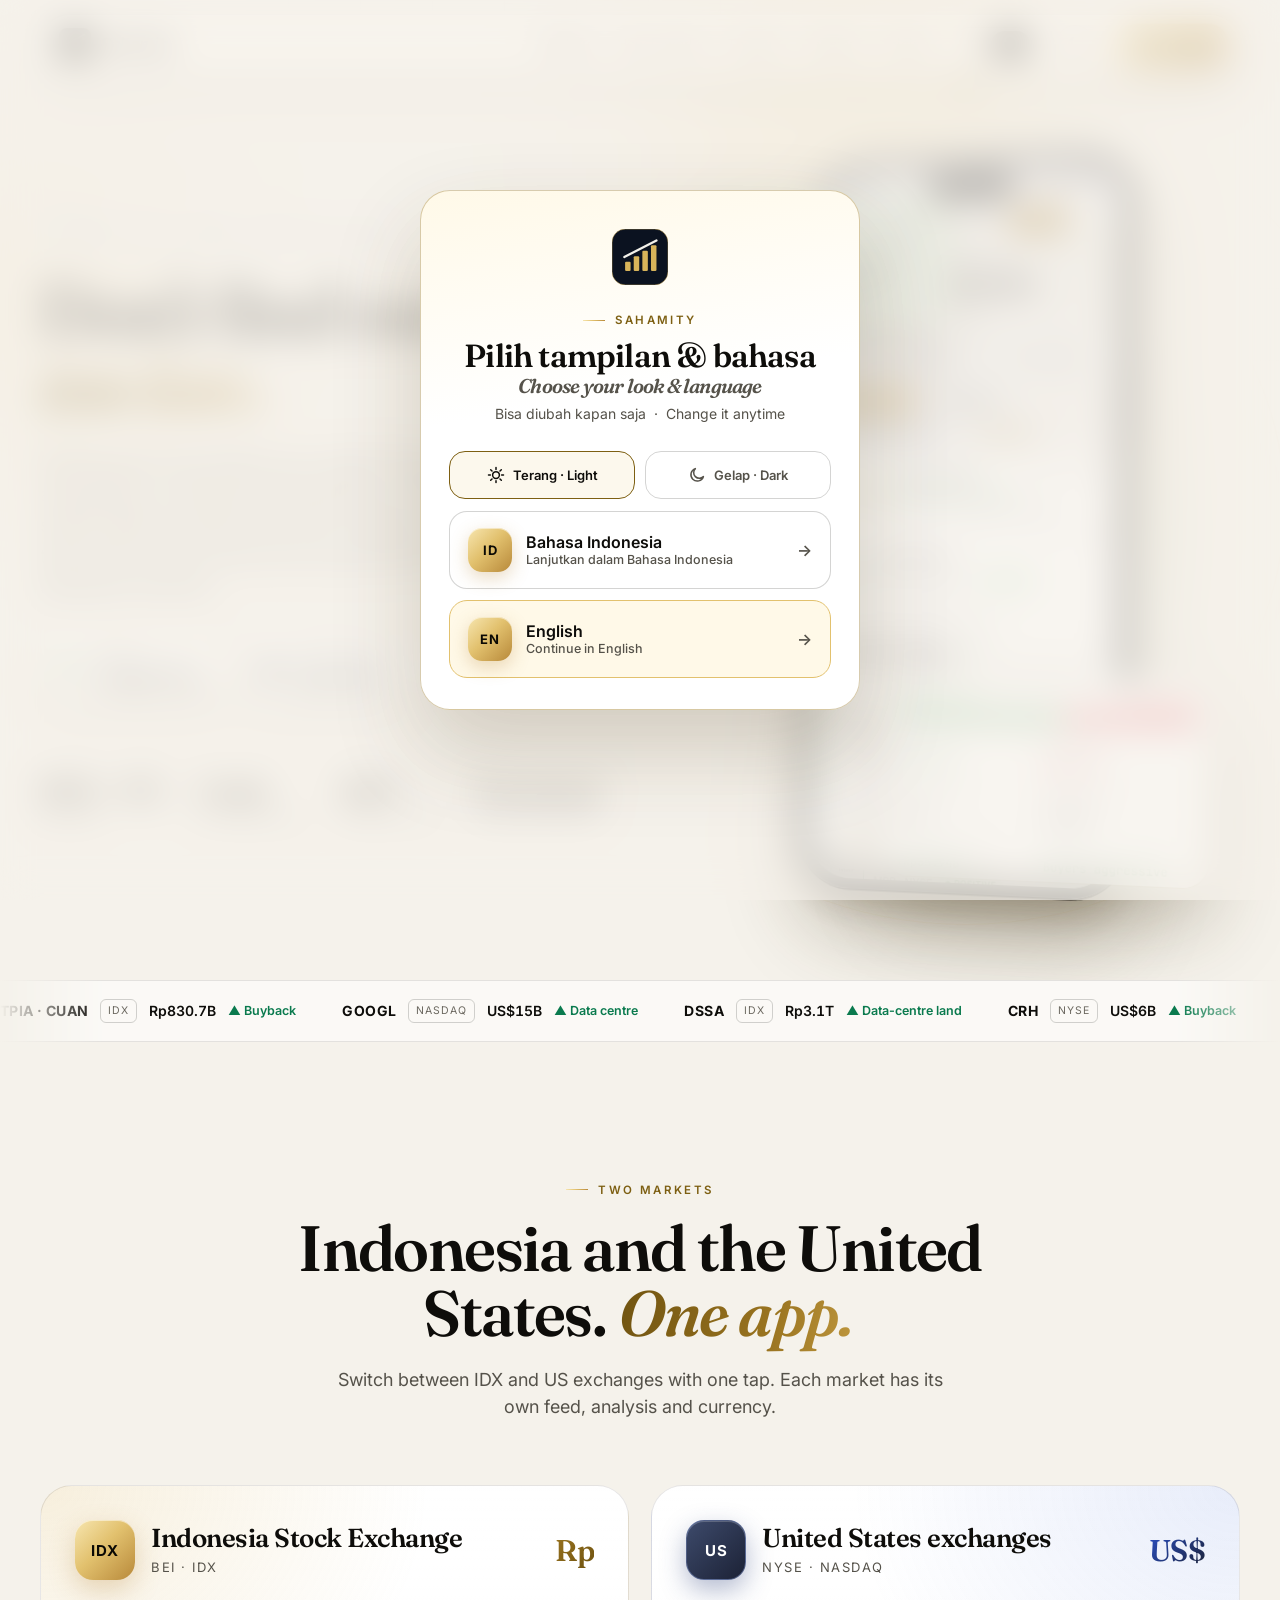
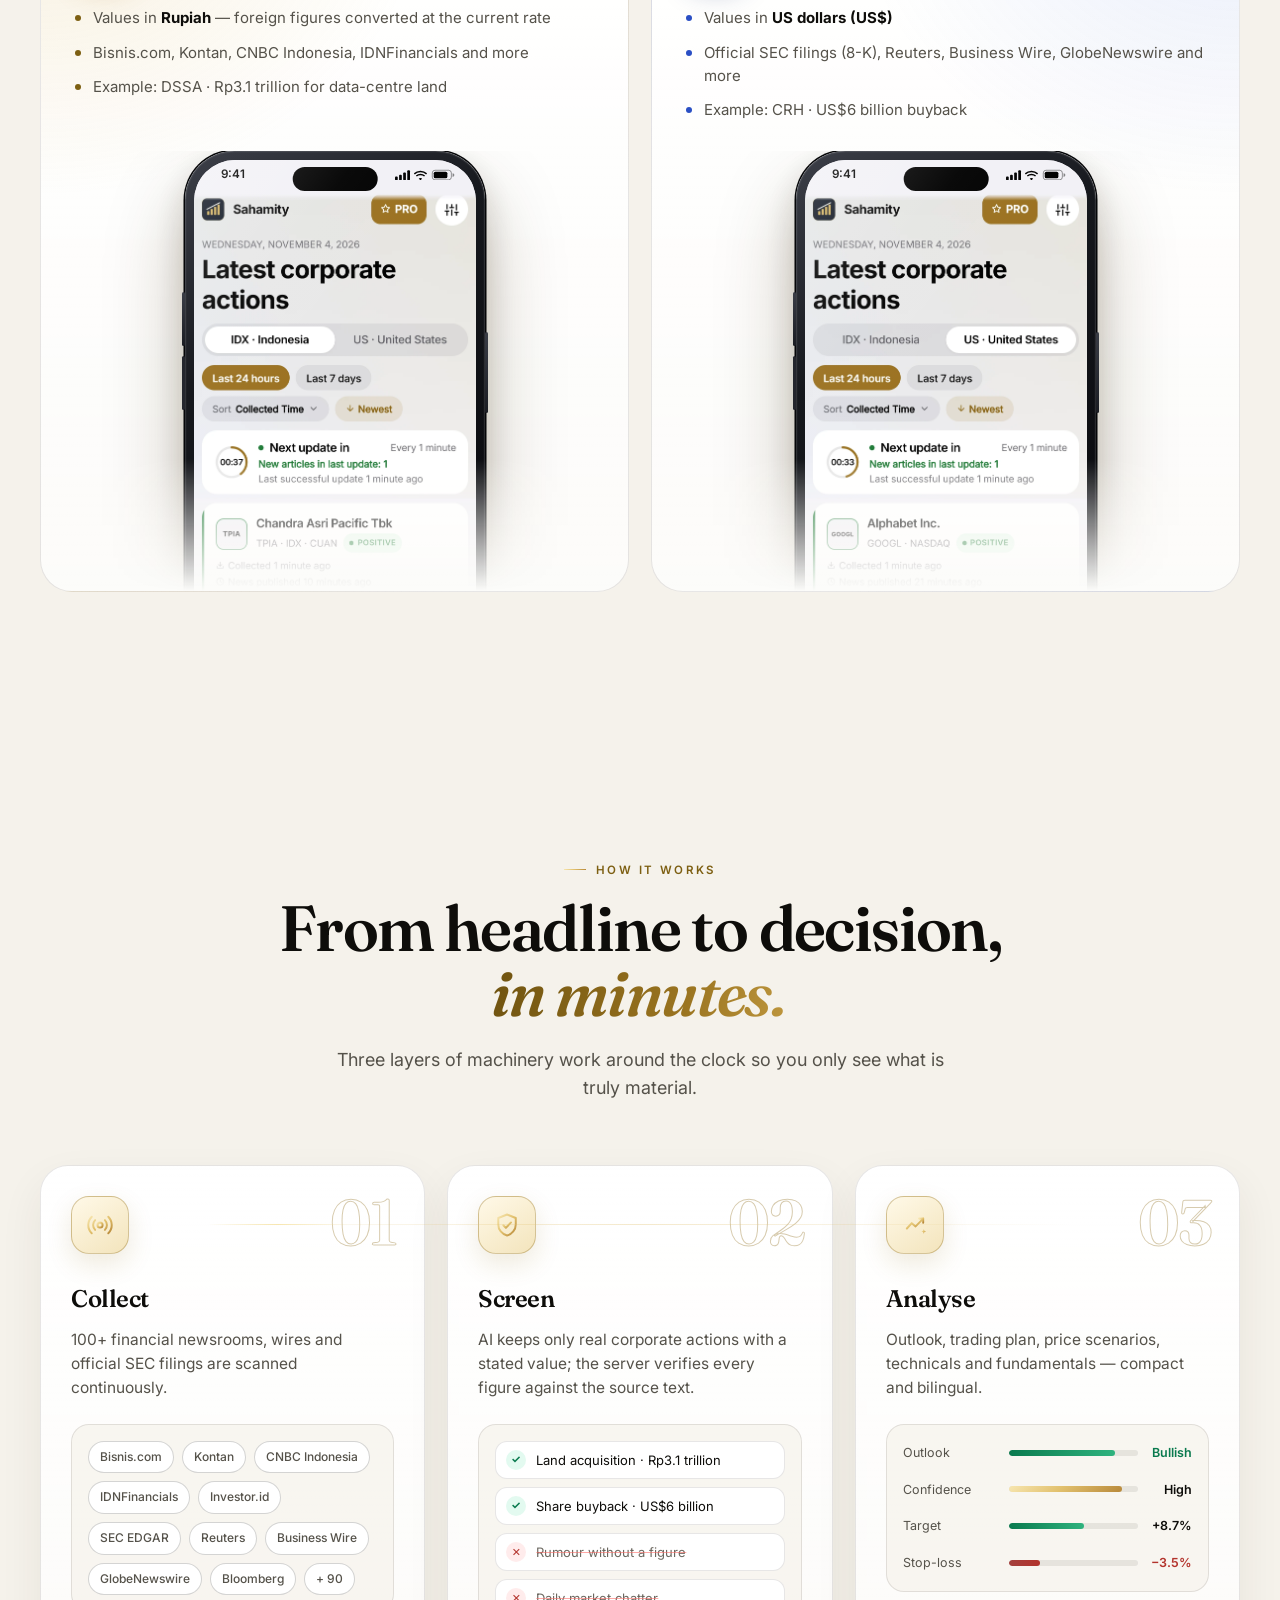
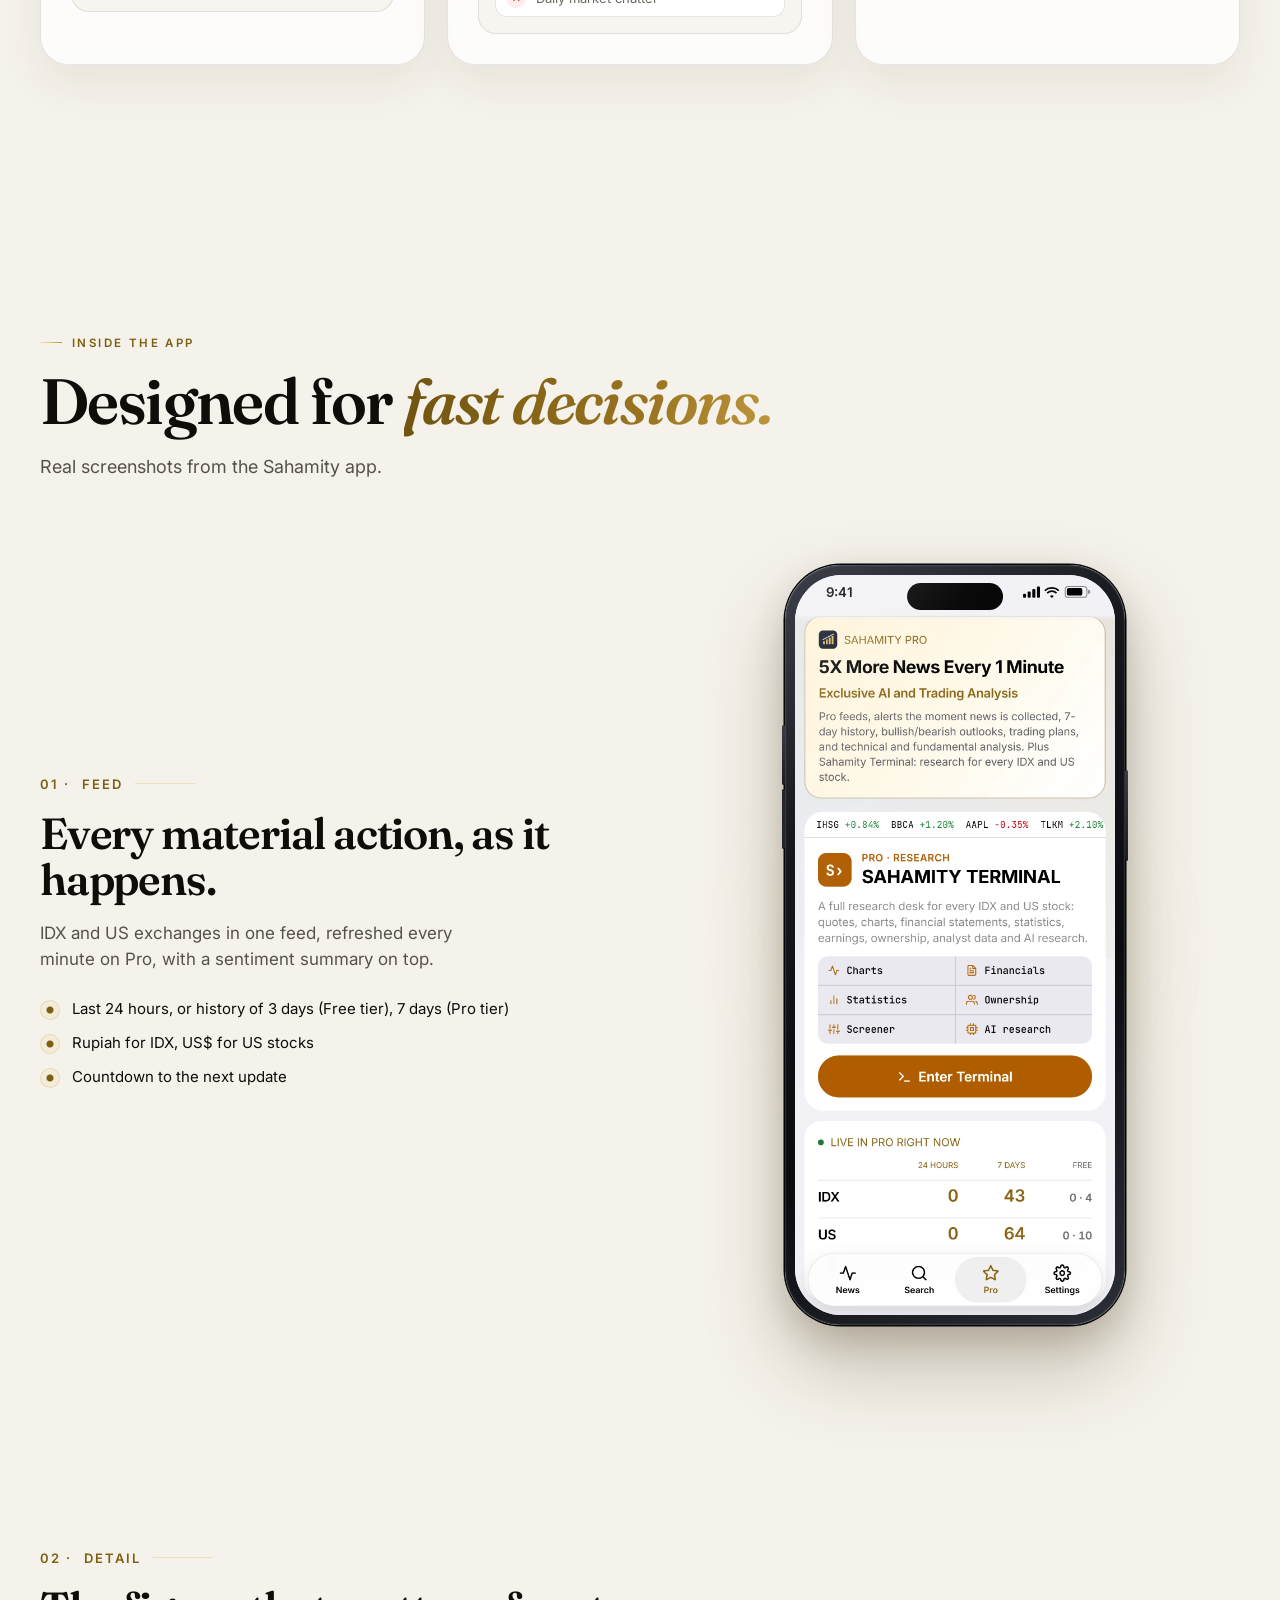
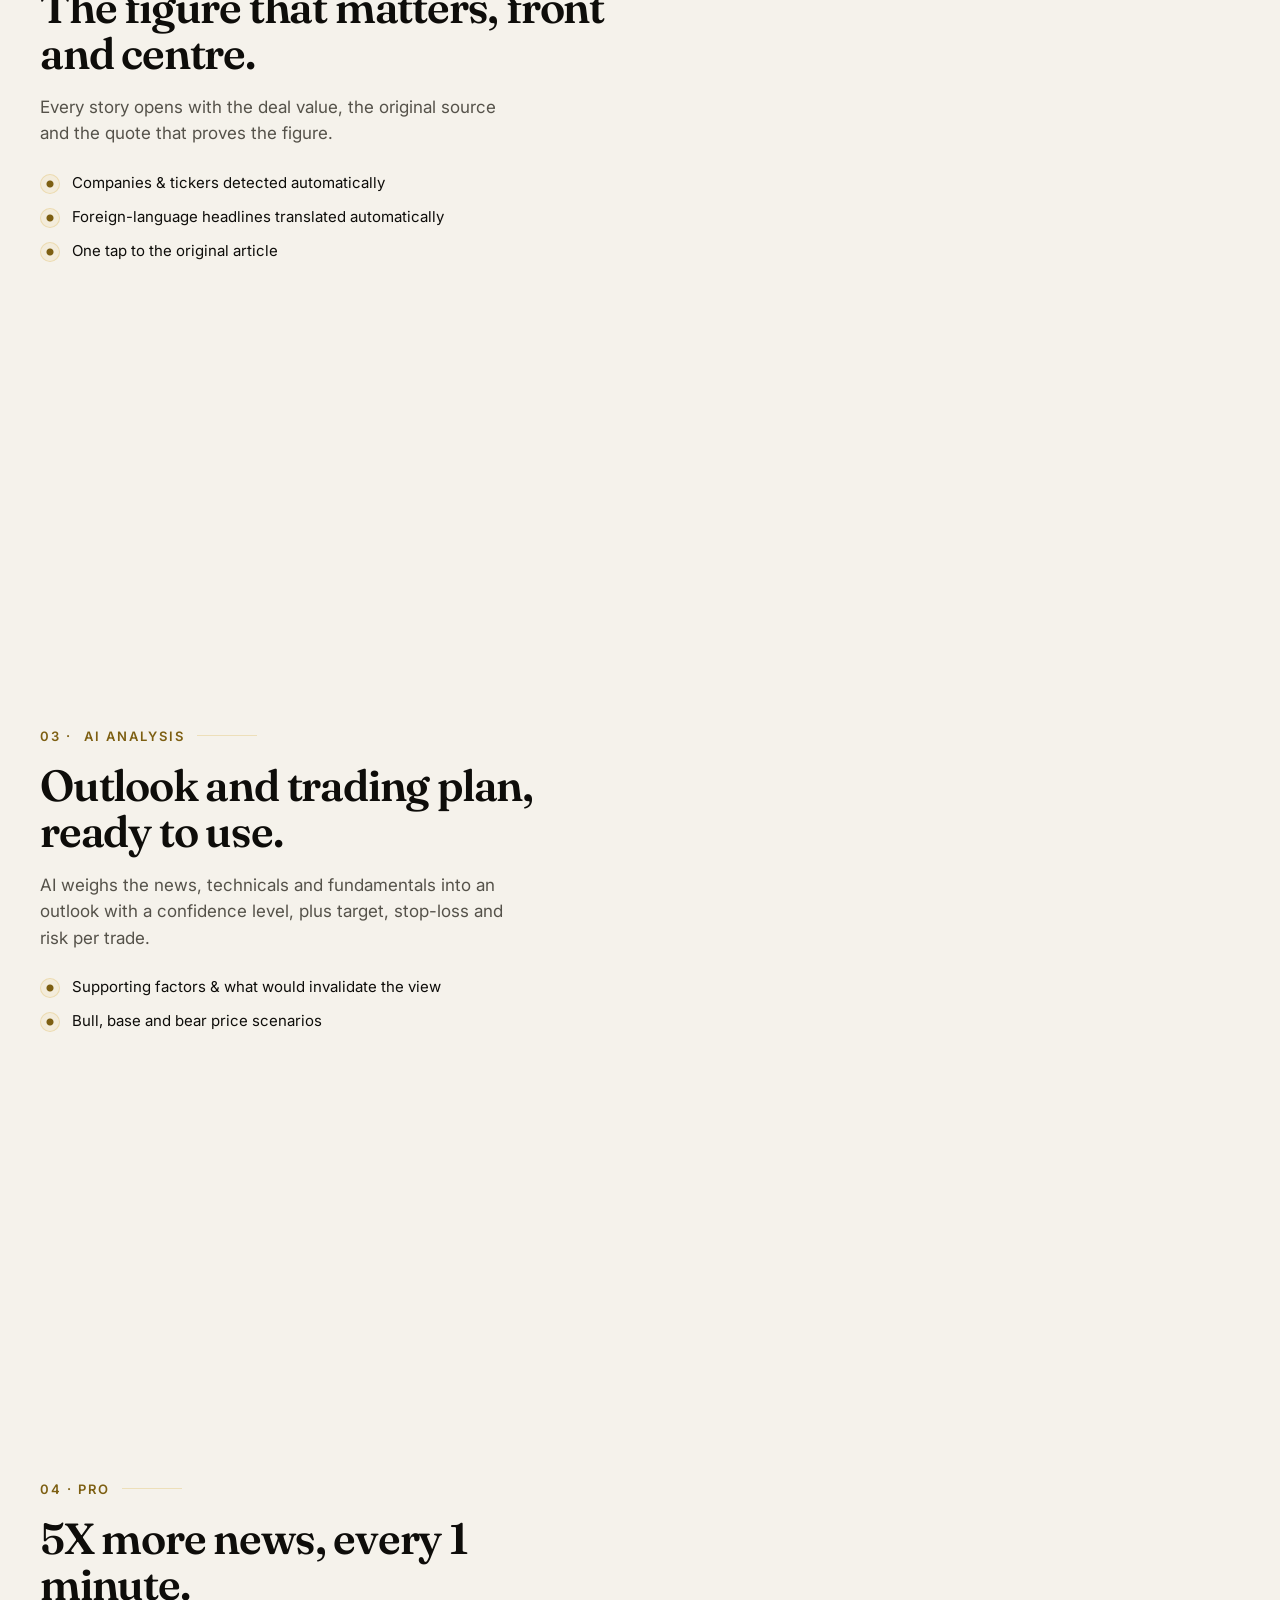
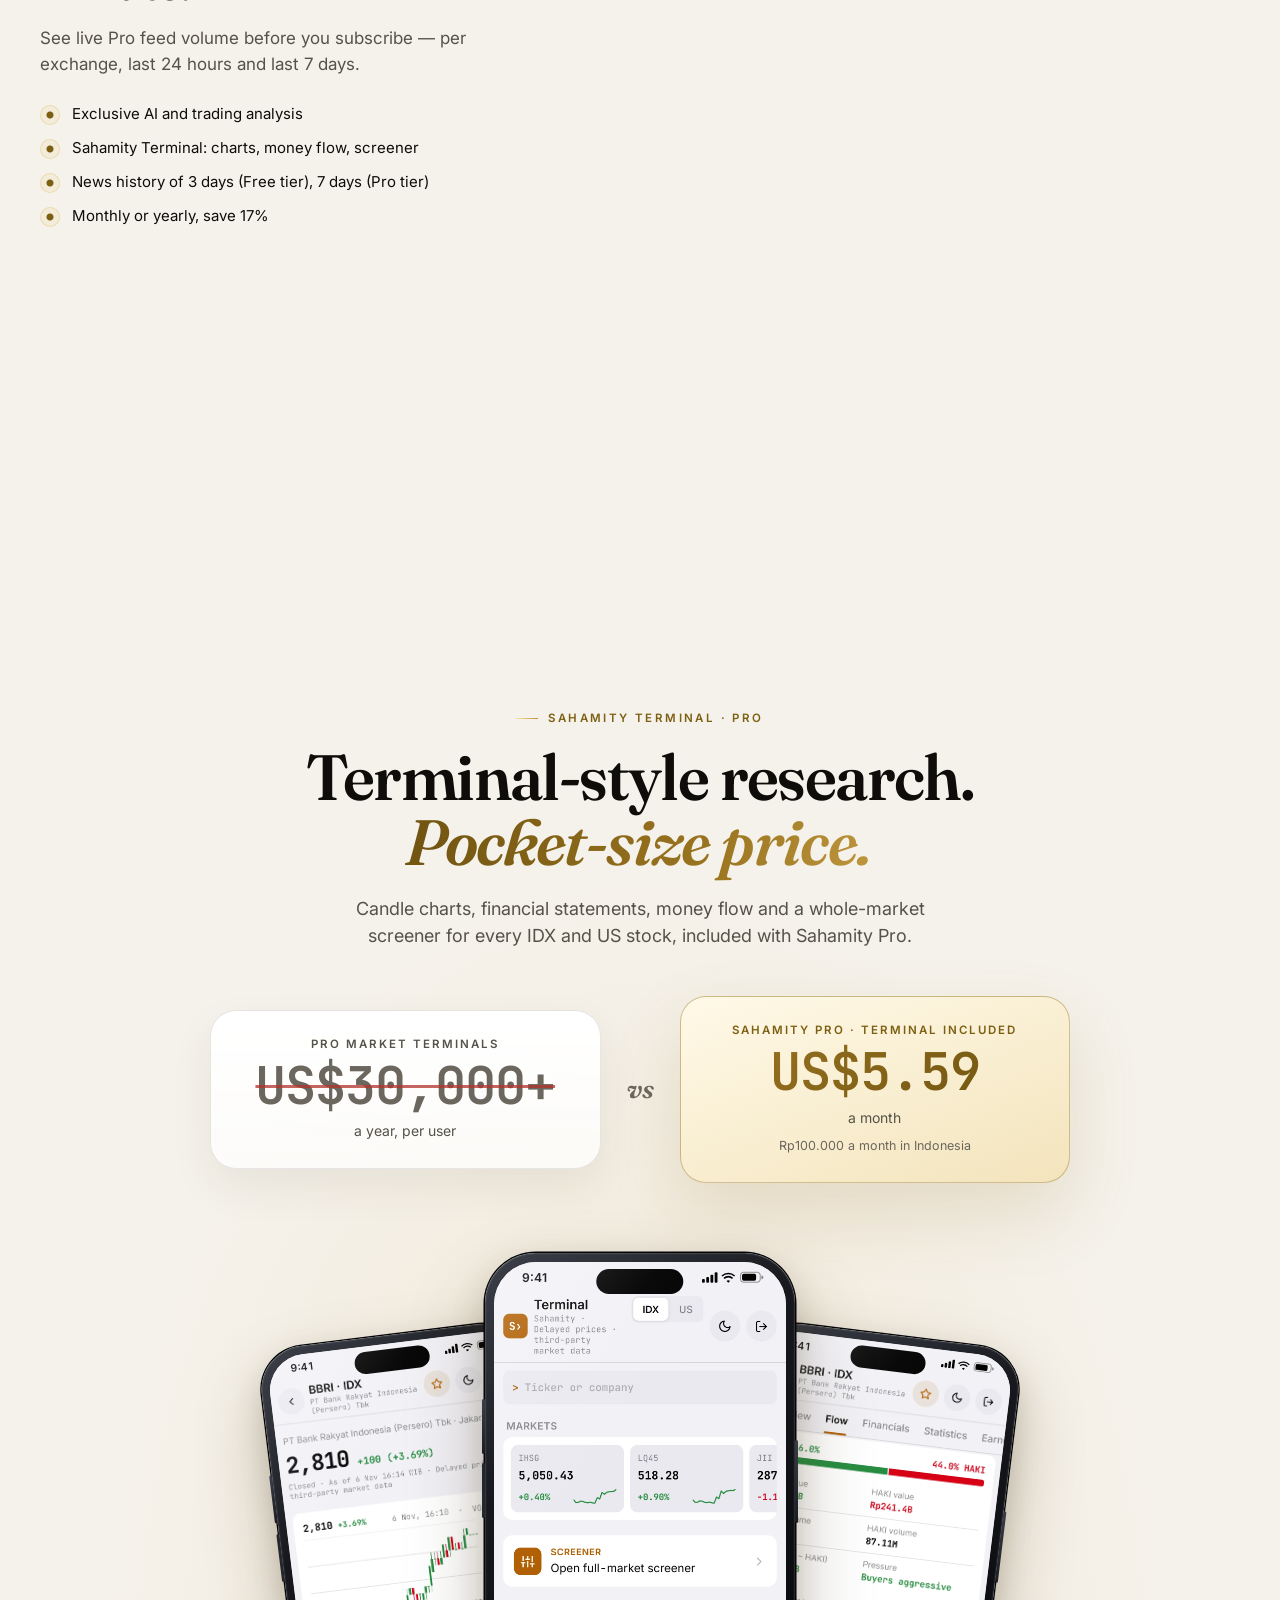
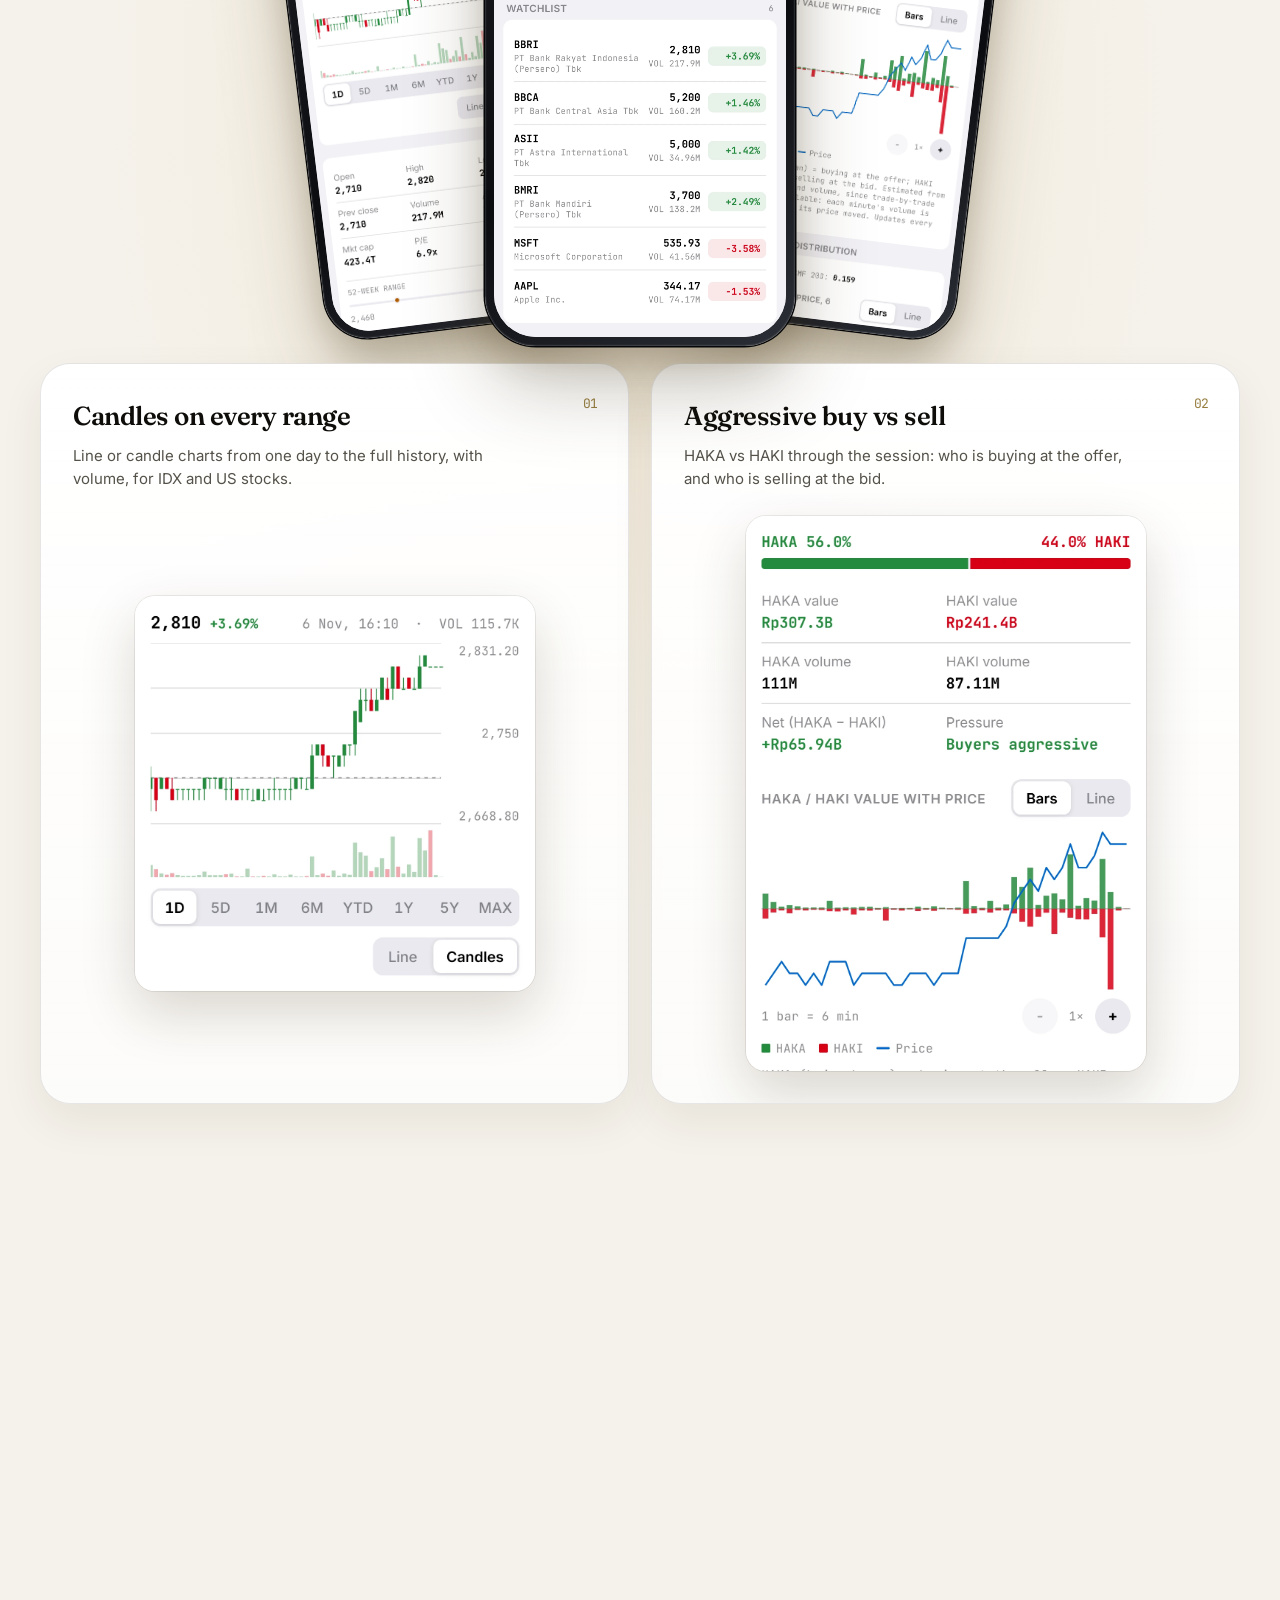
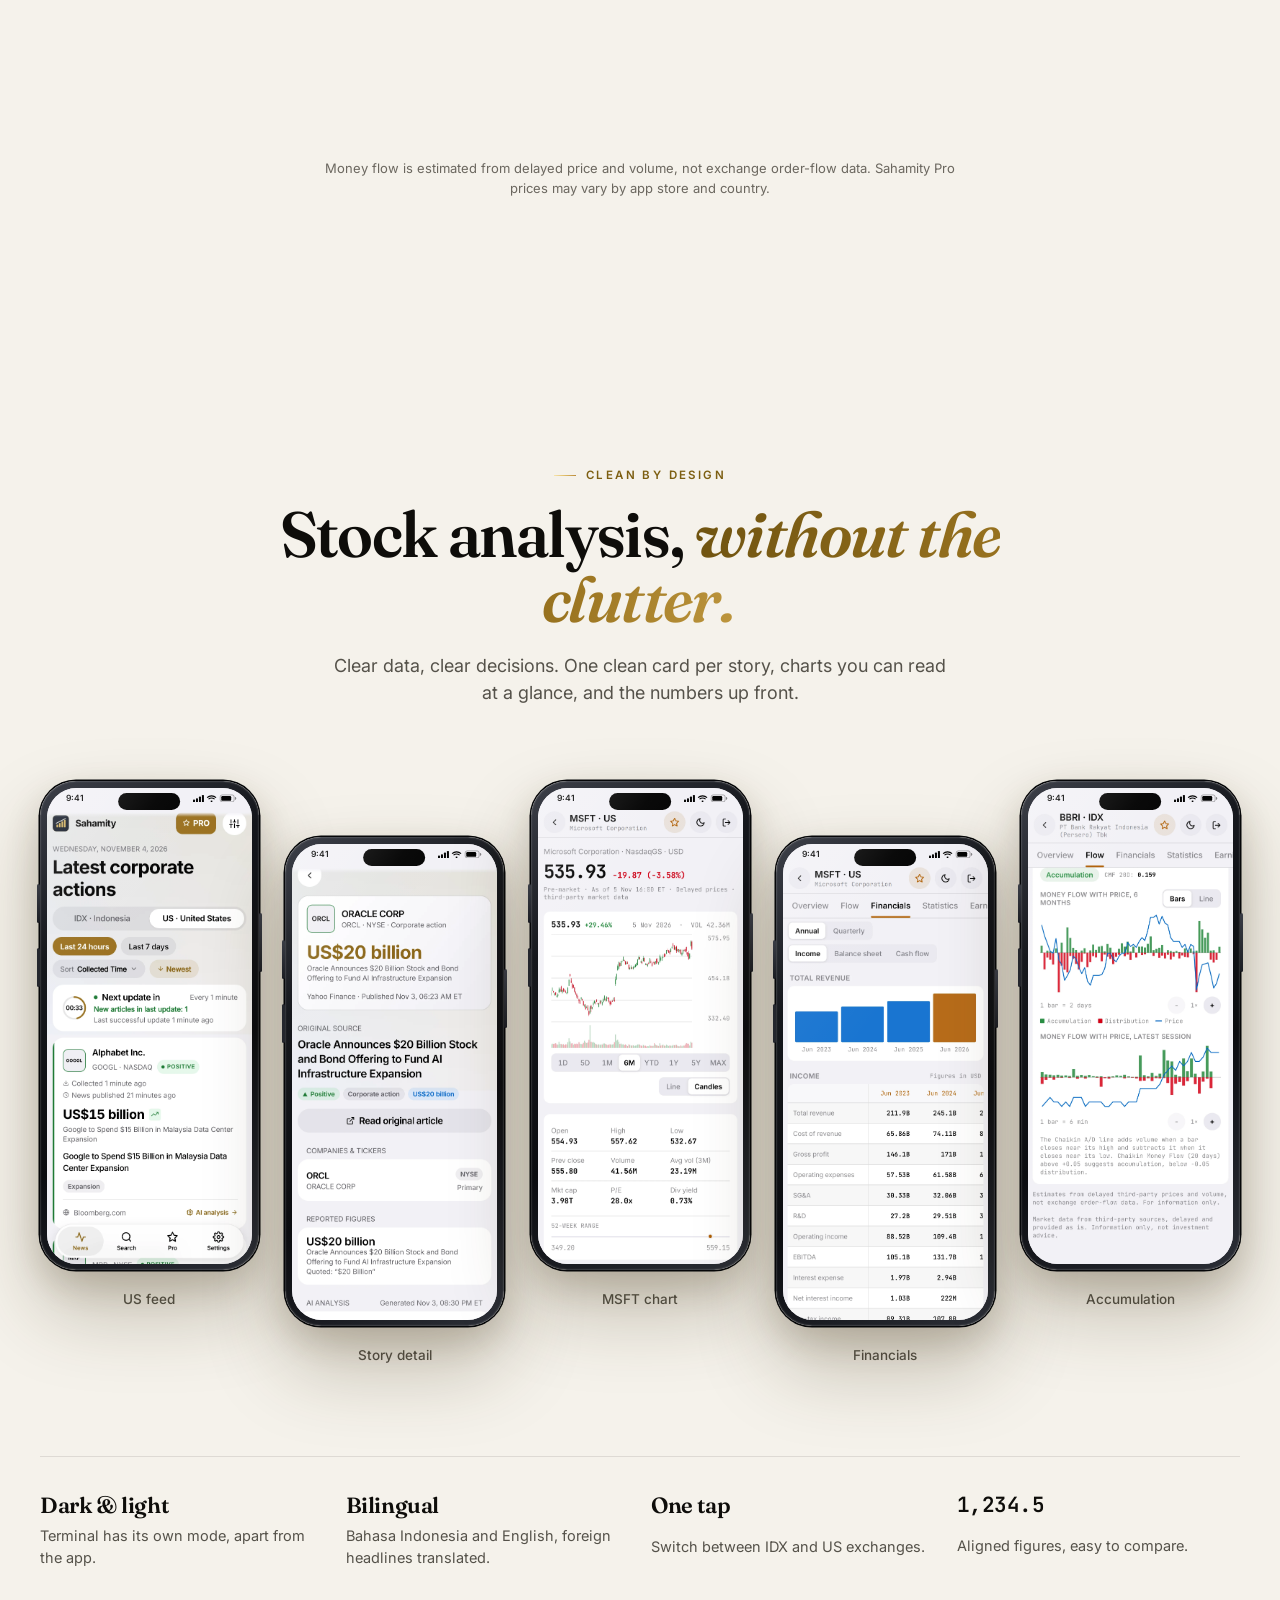
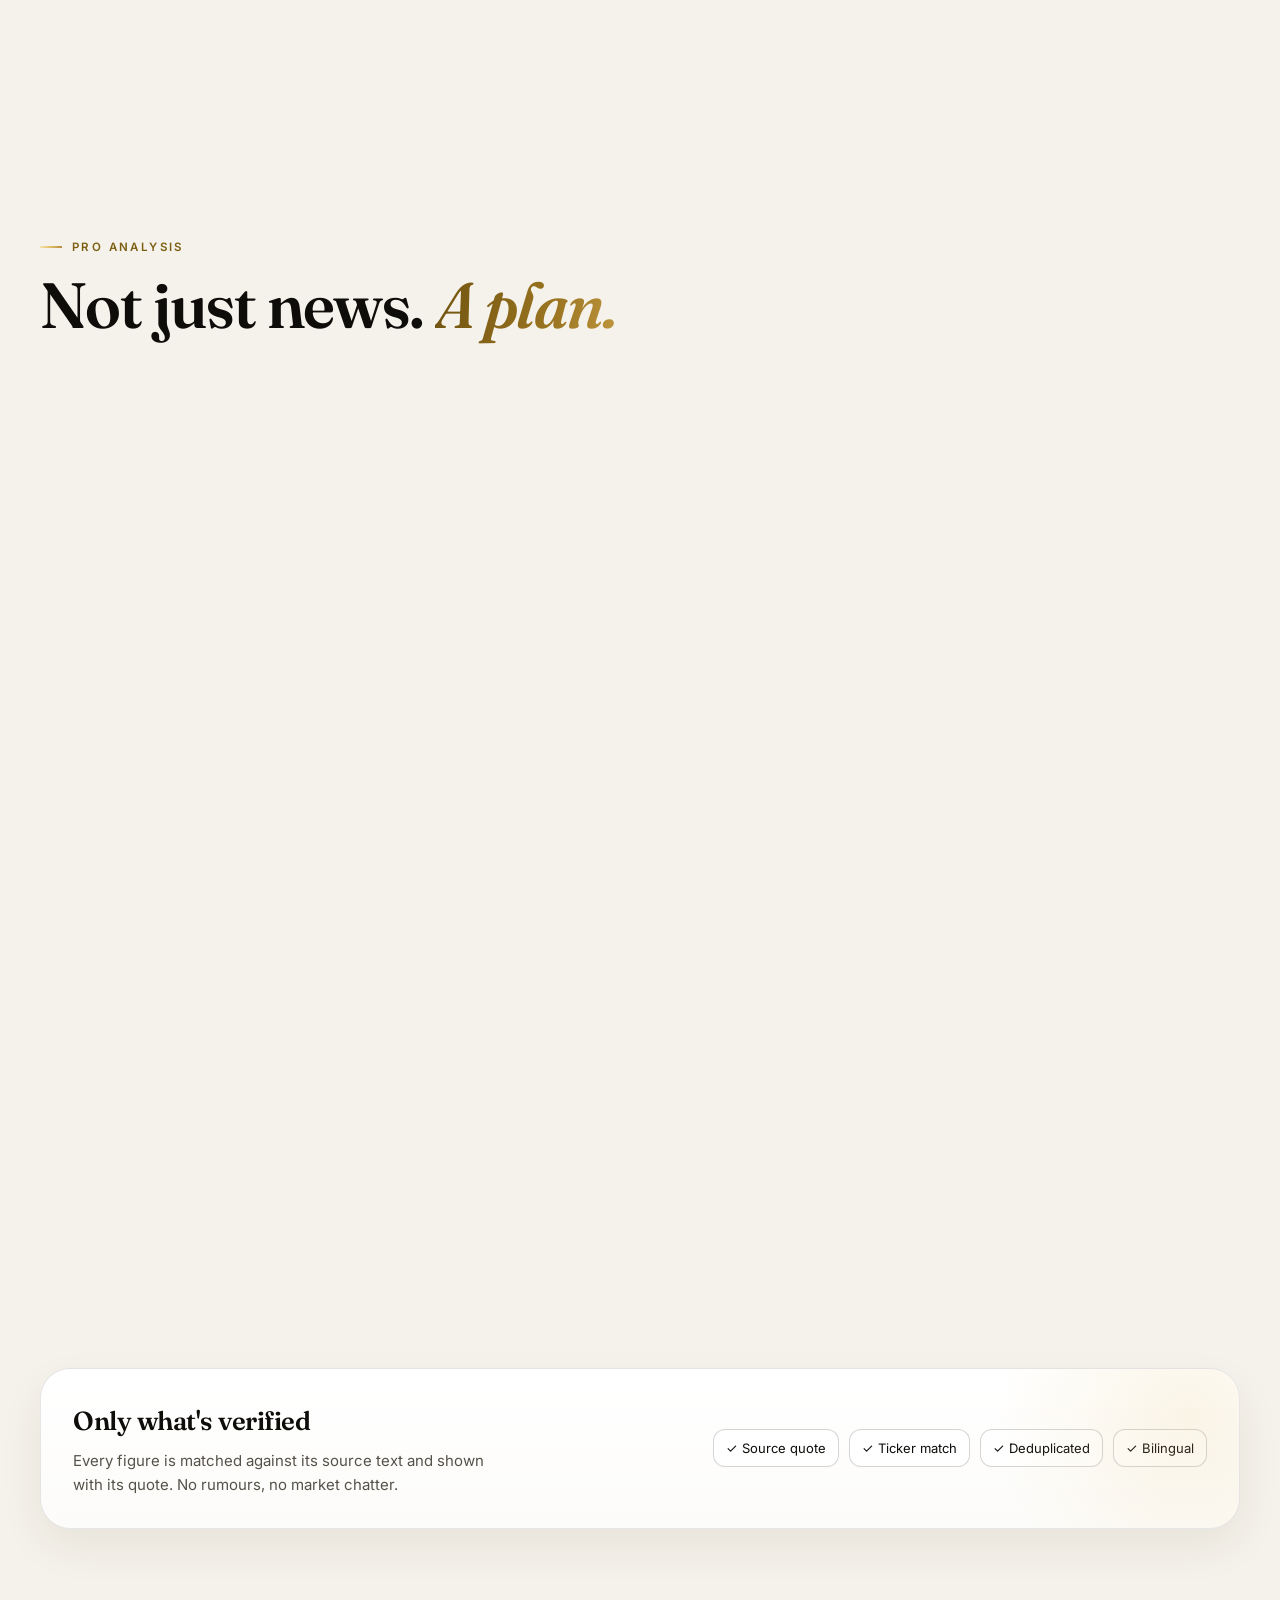
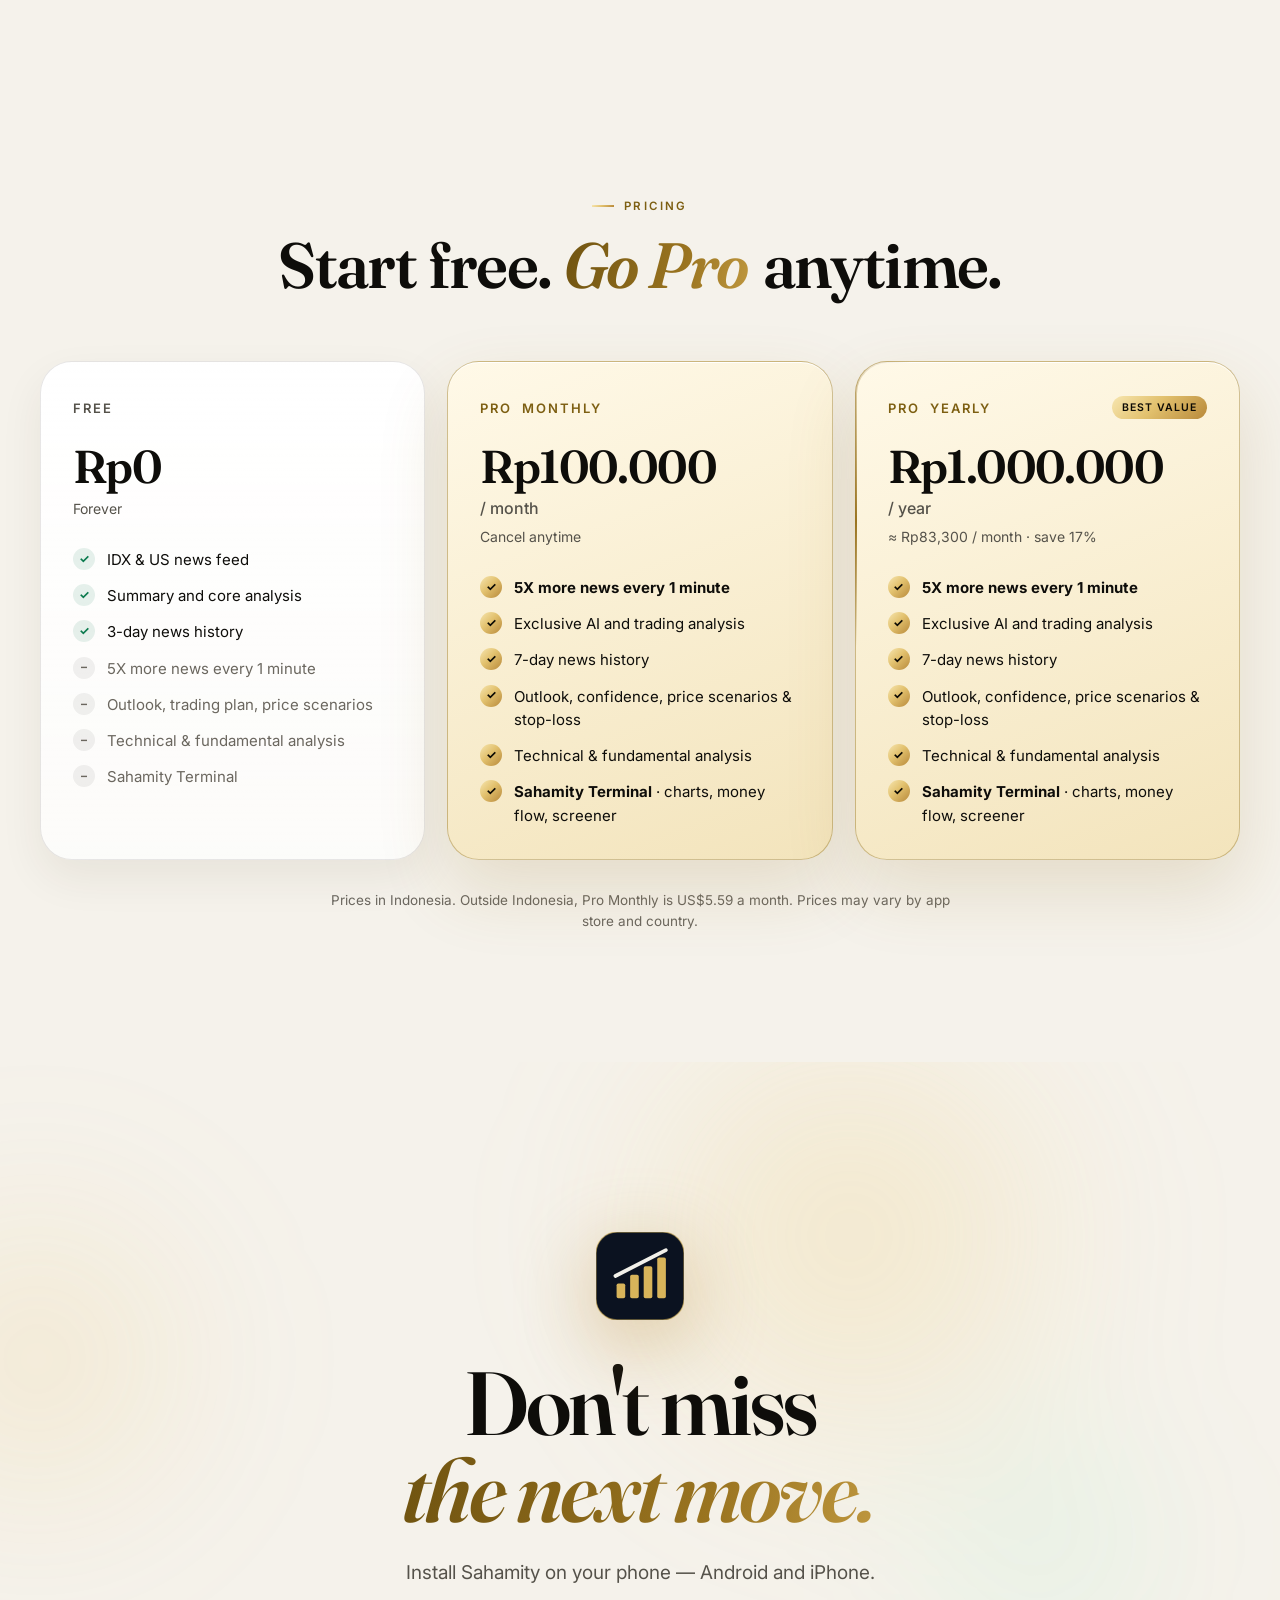
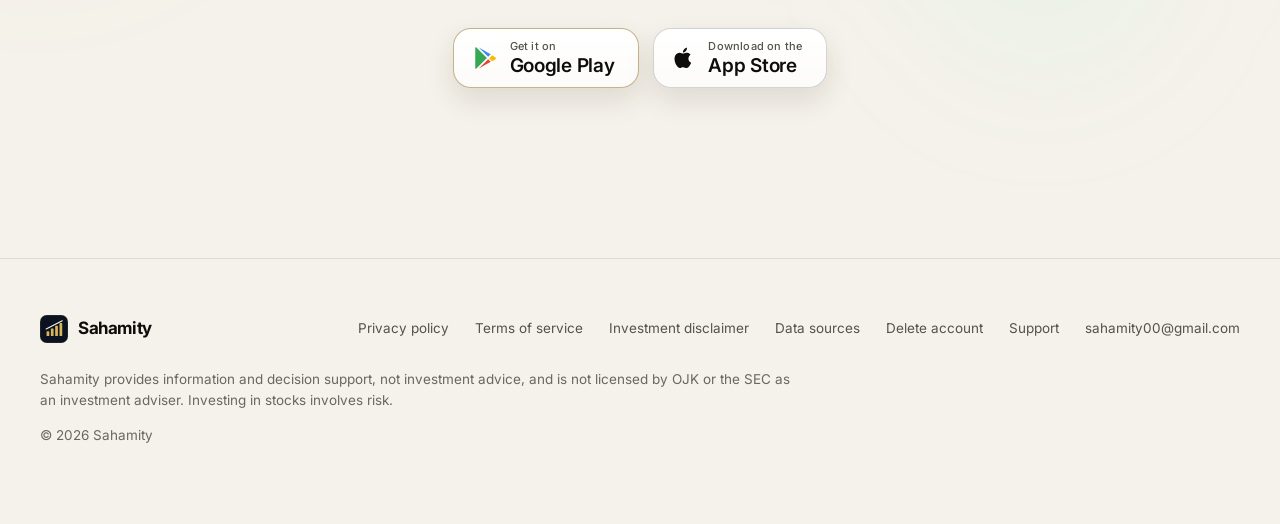
==== index.html @ bf07b436 "Website: Don't find out too late, Sahamity Terminal and clean design, from the latest app" ====
<!doctype html>
<html lang="id" data-lang="id" data-shots="3a92100590">
<head>
  <meta charset="utf-8" />
  <meta name="viewport" content="width=device-width, initial-scale=1" />
  <title>Sahamity — Don't find out too late</title>
  <meta name="description" content="Corporate actions on IDX and US stocks, found within minutes and analysed by AI, plus Sahamity Terminal: candle charts, financials, aggressive buy vs sell, accumulation and a whole-market screener." />
  <meta name="theme-color" content="#040508" />
  <meta property="og:title" content="Sahamity — Don't find out too late" />
  <meta property="og:description" content="IDX and US corporate actions within minutes, AI trading plans, and Sahamity Terminal for charts and money flow." />
  <meta property="og:type" content="website" />
  <meta property="og:url" content="https://sahamity.com/" />
  <meta property="og:site_name" content="Sahamity" />
  <meta property="og:locale" content="id_ID" />
  <meta property="og:locale:alternate" content="en_US" />
  <meta property="og:image" content="https://sahamity.com/og-image.jpg?v=430194948c" />
  <meta property="og:image:width" content="1200" />
  <meta property="og:image:height" content="630" />
  <meta property="og:image:alt" content="Sahamity: don’t find out too late. IDX and US corporate actions within minutes, AI trading plans and Sahamity Terminal, shown in the app" />
  <meta name="twitter:card" content="summary_large_image" />
  <link rel="canonical" href="https://sahamity.com/" />
  <link rel="icon" href="/favicon.svg" type="image/svg+xml" />
  <link rel="apple-touch-icon" href="/logo.png" />
  <script type="application/ld+json" id="ld-home">
  {
    "@context": "https://schema.org",
    "@graph": [
      {
        "@type": "WebSite",
        "@id": "https://sahamity.com/#website",
        "url": "https://sahamity.com/",
        "name": "Sahamity",
        "inLanguage": ["id", "en"],
        "publisher": { "@id": "https://sahamity.com/#organization" }
      },
      {
        "@type": "Organization",
        "@id": "https://sahamity.com/#organization",
        "name": "Sahamity",
        "url": "https://sahamity.com/",
        "logo": "https://sahamity.com/logo.png",
        "email": "sahamity00@gmail.com"
      }
    ]
  }
  </script>
  <script>(function(){var t;try{t=localStorage.getItem('sahamity.theme')}catch(e){}if(t!=='light'&&t!=='dark')t=window.matchMedia&&matchMedia('(prefers-color-scheme: light)').matches?'light':'dark';document.documentElement.setAttribute('data-theme',t)})()</script>
  <link rel="preconnect" href="https://fonts.googleapis.com" />
  <link rel="preconnect" href="https://fonts.gstatic.com" crossorigin />
  <link href="https://fonts.googleapis.com/css2?family=Fraunces:ital,opsz,wght@0,9..144,600;1,9..144,600&family=Inter:wght@400;500;600;700&family=JetBrains+Mono:wght@500;600&display=swap" rel="stylesheet" />
  <link rel="stylesheet" href="/styles.css?v=b97ed7e53d" />
  <script src="/site.js?v=3bf40bddd4" defer></script>
</head>
<body>
  <div class="noise" aria-hidden="true"></div>
  <div class="progress" aria-hidden="true"></div>

  <svg width="0" height="0" style="position:absolute" aria-hidden="true">
    <defs>
      <linearGradient id="g-gold" x1="0" y1="0" x2="1" y2="1"><stop offset="0" stop-color="#f7e6b0"/><stop offset=".5" stop-color="#e2c16e"/><stop offset="1" stop-color="#b8893a"/></linearGradient>
      <symbol id="mark" viewBox="0 0 100 100"><rect width="100" height="100" rx="24" fill="#0B1220" stroke="rgba(216,180,90,.55)" stroke-width="1.5"/><rect x="23.4" y="58.4" width="9.8" height="16.8" rx="2" fill="#D8B45A"/><rect x="38.8" y="48.6" width="9.8" height="26.6" rx="2" fill="#D8B45A"/><rect x="54.2" y="38.8" width="9.8" height="36.4" rx="2" fill="#D8B45A"/><rect x="69.6" y="29" width="9.8" height="46.2" rx="2" fill="#D8B45A"/><line x1="22" y1="50" x2="79.4" y2="20.6" stroke="#F3F1EA" stroke-width="4.2" stroke-linecap="round"/></symbol>
      <symbol id="status-icons" viewBox="0 0 66 12"><g fill="currentColor"><rect x="0" y="8" width="3" height="4" rx="1"/><rect x="4.5" y="6" width="3" height="6" rx="1"/><rect x="9" y="3.5" width="3" height="8.5" rx="1"/><rect x="13.5" y="1" width="3" height="11" rx="1"/><path d="M28 3.2a9 9 0 0 1 6.2 2.4l1.1-1.2A10.6 10.6 0 0 0 28 1.6a10.6 10.6 0 0 0-7.3 2.8l1.1 1.2A9 9 0 0 1 28 3.2Zm0 3.2a5.9 5.9 0 0 1 4 1.6l1.1-1.2A7.5 7.5 0 0 0 28 4.8a7.5 7.5 0 0 0-5.1 2l1.1 1.2a5.9 5.9 0 0 1 4-1.6Zm0 3.1c.7 0 1.4.3 1.9.7L28 12.2l-1.9-2a2.8 2.8 0 0 1 1.9-.7Z"/><rect x="41" y="1" width="21" height="10.5" rx="3" fill="none" stroke="currentColor" stroke-opacity=".45"/><rect x="42.6" y="2.6" width="15" height="7.3" rx="1.8"/><path d="M63.3 4.3v4a1.9 1.9 0 0 0 0-4Z" fill-opacity=".45"/></g></symbol>
    </defs>
  </svg>

  <div class="langpick" id="langpick" role="dialog" aria-modal="true" aria-labelledby="lp-title" hidden>
    <div class="card">
      <svg class="mark" aria-hidden="true"><use href="#mark"/></svg>
      <span class="kicker">Sahamity</span>
      <h2 id="lp-title">Pilih tampilan &amp; bahasa<em>Choose your look &amp; language</em></h2>
      <p>Bisa diubah kapan saja &nbsp;·&nbsp; Change it anytime</p>
      <div class="theme-pick" role="group" aria-label="Tampilan / Appearance">
        <button type="button" data-set-theme="light" aria-pressed="false"><svg class="sun" width="18" height="18" viewBox="0 0 24 24" fill="none" stroke="currentColor" stroke-width="2" stroke-linecap="round" aria-hidden="true"><circle cx="12" cy="12" r="4.5"/><path d="M12 2v2.5M12 19.5V22M2 12h2.5M19.5 12H22M4.9 4.9l1.8 1.8M17.3 17.3l1.8 1.8M4.9 19.1l1.8-1.8M17.3 6.7l1.8-1.8"/></svg>Terang · Light</button>
        <button type="button" data-set-theme="dark" aria-pressed="false"><svg class="moon" width="18" height="18" viewBox="0 0 24 24" fill="none" stroke="currentColor" stroke-width="2" stroke-linecap="round" stroke-linejoin="round" aria-hidden="true"><path d="M20.5 14.2A8.5 8.5 0 1 1 9.8 3.5a7 7 0 0 0 10.7 10.7Z"/></svg>Gelap · Dark</button>
      </div>
      <div class="opts">
        <button type="button" data-pick-lang="id"><span class="flag">ID</span><span>Bahasa Indonesia<small>Lanjutkan dalam Bahasa Indonesia</small></span></button>
        <button type="button" data-pick-lang="en"><span class="flag">EN</span><span>English<small>Continue in English</small></span></button>
      </div>
    </div>
  </div>

  <header class="nav">
    <div class="wrap bar">
      <a class="brand" href="/" aria-label="Sahamity"><svg width="32" height="32" aria-hidden="true"><use href="#mark"/></svg>Sahamity</a>
      <span class="spacer"></span>
      <a class="link" href="#markets"><span lang="id">Pasar</span><span lang="en">Markets</span></a>
      <a class="link" href="#how"><span lang="id">Cara kerja</span><span lang="en">How it works</span></a>
      <a class="link" href="#tour"><span lang="id">Aplikasi</span><span lang="en">The app</span></a>
      <a class="link" href="#terminal">Terminal</a>
      <a class="link" href="#pricing"><span lang="id">Harga</span><span lang="en">Pricing</span></a>
      <div class="lang" role="group" aria-label="Language">
        <button type="button" data-set-lang="id" aria-pressed="true">ID</button>
        <button type="button" data-set-lang="en" aria-pressed="false">EN</button>
      </div>
      <button type="button" class="theme-btn" data-toggle-theme aria-label="Mode terang atau gelap / Light or dark mode"><svg class="sun" width="18" height="18" viewBox="0 0 24 24" fill="none" stroke="currentColor" stroke-width="2" stroke-linecap="round" aria-hidden="true"><circle cx="12" cy="12" r="4.5"/><path d="M12 2v2.5M12 19.5V22M2 12h2.5M19.5 12H22M4.9 4.9l1.8 1.8M17.3 17.3l1.8 1.8M4.9 19.1l1.8-1.8M17.3 6.7l1.8-1.8"/></svg><svg class="moon" width="18" height="18" viewBox="0 0 24 24" fill="none" stroke="currentColor" stroke-width="2" stroke-linecap="round" stroke-linejoin="round" aria-hidden="true"><path d="M20.5 14.2A8.5 8.5 0 1 1 9.8 3.5a7 7 0 0 0 10.7 10.7Z"/></svg></button>
      <a class="btn btn-gold get" href="#download"><span lang="id">Unduh</span><span lang="en">Get the app</span></a>
    </div>
  </header>

  <main>
    <!-- ───── Hero ───── -->
    <section class="hero" id="top">
      <div class="aurora" aria-hidden="true"><i></i><i></i><i></i></div>
      <div class="grid-lines" aria-hidden="true"></div>
      <div class="spot" aria-hidden="true"></div>
      <div class="wrap">
        <div>
          <div class="reveal"><span class="live-pill"><span class="dot"></span><span lang="id"><b>Langsung</b> · BEI &amp; bursa AS, diperbarui tiap menit</span><span lang="en"><b>Live</b> · IDX &amp; US exchanges, refreshed every minute</span></span></div>
          <h1 class="split">
            <span lang="id">Jangan tahu <span class="grad">terlambat.</span></span>
            <span lang="en">Don't find out <span class="grad">too late.</span></span>
          </h1>
          <p class="lede reveal" style="--d:.35s">
            <span lang="id">Harga sudah bergerak, Anda baru tahu? Sahamity menemukan akuisisi, kontrak, dan buyback saham BEI dan AS dalam hitungan menit dari 100+ sumber tepercaya, menganalisisnya dengan AI, lalu menunjukkan grafik dan arus dananya di Sahamity Terminal.</span>
            <span lang="en">Did the price move before you heard? Sahamity finds acquisitions, contracts and buybacks on IDX and US stocks within minutes from 100+ trusted sources, analyses them with AI, then shows the chart and the money flow in Sahamity Terminal.</span>
          </p>
          <div class="cta reveal" style="--d:.5s"><a class="store primary" href="#" data-store="play" aria-label="Google Play">
              <svg width="26" height="26" viewBox="0 0 24 24" aria-hidden="true"><path fill="#34A853" d="M3.6 1.8 13.8 12 3.6 22.2c-.4-.2-.6-.6-.6-1.1V2.9c0-.5.2-.9.6-1.1Z"/><path fill="#FBBC04" d="m18.5 9.5 3 1.7c.8.5.8 1.6 0 2.1l-3 1.7-2.6-2.7 2.6-2.8Z"/><path fill="#EA4335" d="m14.9 13.1 2.4 2.4-11 6.3 8.6-8.7Z"/><path fill="#4285F4" d="m6.3 2.2 11 6.3-2.4 2.4-8.6-8.7Z"/></svg>
              <span><small><span lang="id">Pasang di</span><span lang="en">Get it on</span></small>Google Play</span>
            </a>
            <a class="store" href="#" data-store="ios" aria-label="App Store">
              <svg width="24" height="26" viewBox="0 0 24 24" fill="currentColor" aria-hidden="true"><path d="M16.4 12.6c0-2.6 2.1-3.8 2.2-3.9-1.2-1.8-3.1-2-3.7-2-1.6-.2-3.1.9-3.9.9-.8 0-2-.9-3.4-.9-1.7 0-3.3 1-4.2 2.6-1.8 3.1-.5 7.7 1.3 10.2.9 1.2 1.9 2.6 3.2 2.6 1.3-.1 1.8-.8 3.3-.8 1.6 0 2 .8 3.4.8 1.4 0 2.3-1.3 3.1-2.5 1-1.4 1.4-2.8 1.4-2.9-.1 0-2.7-1-2.7-4.1ZM13.9 5c.7-.9 1.2-2 1.1-3.2-1 0-2.3.7-3 1.6-.7.8-1.2 2-1.1 3.1 1.1.1 2.3-.6 3-1.5Z"/></svg>
              <span><small><span lang="id">Unduh di</span><span lang="en">Download on the</span></small>App Store</span>
            </a></div>
          <div class="trust reveal" style="--d:.65s">
            <div><b>IDX + US</b><span>Rp &amp; US$</span></div>
            <div><b>1 min</b><span lang="id">siklus pembaruan Pro</span><span lang="en">Pro refresh cycle</span></div>
            <div><b>100+</b><span lang="id">sumber tepercaya</span><span lang="en">trusted sources</span></div>
            <div><b>Terminal</b><span lang="id">grafik &amp; arus dana</span><span lang="en">charts &amp; money flow</span></div>
          </div>
        </div>

        <div class="stage reveal" style="--d:.2s" id="stage">
          <div class="ring" aria-hidden="true"></div>
          <div class="ring r2" aria-hidden="true"></div>
          <div class="halo" aria-hidden="true"></div>
          <div class="tilt">
            <div class="device float">
              <div class="screen">
                <div class="island"></div>
                <div class="status"><span>9:41</span><svg width="62" height="12" aria-hidden="true"><use href="#status-icons"/></svg></div>
                <div class="shot cycle" id="hero-shot">
                  <img class="on" data-mkt="idx" lang="id" data-shot="feed-id" alt="Feed Sahamity: aksi korporasi terbaru di BEI" fetchpriority="high" />
                  <img class="on" data-mkt="idx" lang="en" data-shot="feed-en" alt="Sahamity feed: latest IDX corporate actions" />
                  <img data-mkt="us" lang="id" data-shot="feed-us-id" alt="Feed Sahamity: aksi korporasi terbaru di bursa AS" />
                  <img data-mkt="us" lang="en" data-shot="feed-us-en" alt="Sahamity feed: latest US corporate actions" />
                </div>
                <div class="glare"></div>
              </div>
            </div>
            <div class="comp a float d2">
              <img lang="id" data-shot="c-outlook-id" alt="Prospek AI dengan tingkat keyakinan" />
              <img lang="en" data-shot="c-outlook-en" alt="AI outlook with a confidence level" />
            </div>
            <div class="comp b float d3 cut cut-haka-top">
              <img lang="id" data-shot="c-haka-id" alt="Sahamity Terminal: beli vs jual agresif (HAKA vs HAKI)" />
              <img lang="en" data-shot="c-haka-en" alt="Sahamity Terminal: aggressive buy vs sell (HAKA vs HAKI)" />
            </div>
          </div>
        </div>
      </div>
    </section>

    <!-- ───── Ticker tape: recent events from the feed ───── -->
    <div class="tape" aria-label="Recent corporate actions">
      <div class="tape-track" id="tape">
        <div class="tick"><b>TPIA · CUAN</b><span class="ex">IDX</span><span class="v"><span lang="id">Rp830,7 M</span><span lang="en">Rp830.7B</span></span><span class="up"><span lang="id">▲ Buyback</span><span lang="en">▲ Buyback</span></span></div>
        <div class="tick"><b>GOOGL</b><span class="ex">NASDAQ</span><span class="v"><span lang="id">US$15 M</span><span lang="en">US$15B</span></span><span class="up"><span lang="id">▲ Pusat data</span><span lang="en">▲ Data centre</span></span></div>
        <div class="tick"><b>DSSA</b><span class="ex">IDX</span><span class="v"><span lang="id">Rp3,1 T</span><span lang="en">Rp3.1T</span></span><span class="up"><span lang="id">▲ Investasi pusat data</span><span lang="en">▲ Data-centre land</span></span></div>
        <div class="tick"><b>CRH</b><span class="ex">NYSE</span><span class="v"><span lang="id">US$6 M</span><span lang="en">US$6B</span></span><span class="up"><span lang="id">▲ Buyback</span><span lang="en">▲ Buyback</span></span></div>
        <div class="tick"><b>GOTO</b><span class="ex">IDX</span><span class="v"><span lang="id">Rp2,5 T</span><span lang="en">Rp2.5T</span></span><span class="up"><span lang="id">▲ Buyback</span><span lang="en">▲ Buyback</span></span></div>
        <div class="tick"><b>DXCM</b><span class="ex">NASDAQ</span><span class="v"><span lang="id">US$1 M</span><span lang="en">US$1B</span></span><span class="up"><span lang="id">▲ Buyback</span><span lang="en">▲ Buyback</span></span></div>
        <div class="tick"><b>EMAS</b><span class="ex">IDX</span><span class="v"><span lang="id">US$11,4 jt</span><span lang="en">US$11.4M</span></span><span class="up"><span lang="id">▲ Eksplorasi</span><span lang="en">▲ Exploration</span></span></div>
        <div class="tick"><b>VICI</b><span class="ex">NYSE</span><span class="v"><span lang="id">US$2 M</span><span lang="en">US$2B</span></span><span class="up"><span lang="id">▲ Buyback</span><span lang="en">▲ Buyback</span></span></div>
        <div class="tick"><b>DEWA</b><span class="ex">IDX</span><span class="v"><span lang="id">Rp149 M</span><span lang="en">Rp149B</span></span><span class="up"><span lang="id">▲ Kredit</span><span lang="en">▲ Credit line</span></span></div>
        <div class="tick"><b>MHK</b><span class="ex">NYSE</span><span class="v"><span lang="id">US$500 jt</span><span lang="en">US$500M</span></span><span class="up"><span lang="id">▲ Buyback</span><span lang="en">▲ Buyback</span></span></div>
        <div class="tick"><b>WBSA</b><span class="ex">IDX</span><span class="v"><span lang="id">Rp24 M</span><span lang="en">Rp24B</span></span><span class="up"><span lang="id">▲ Beli kapal</span><span lang="en">▲ Vessel purchase</span></span></div>
        <div class="tick"><b>GBCI</b><span class="ex">NYSE</span><span class="v"><span lang="id">US$200 jt</span><span lang="en">US$200M</span></span><span class="up"><span lang="id">▲ Buyback</span><span lang="en">▲ Buyback</span></span></div>
        <div class="tick"><b>MFIN</b><span class="ex">NASDAQ</span><span class="v"><span lang="id">US$40 jt</span><span lang="en">US$40M</span></span><span class="up"><span lang="id">▲ Buyback</span><span lang="en">▲ Buyback</span></span></div>
      </div>
    </div>

    <!-- ───── Two markets ───── -->
    <section id="markets">
      <div class="wrap">
        <div class="section-head center reveal">
          <span class="kicker"><span lang="id">Dua bursa</span><span lang="en">Two markets</span></span>
          <h2><span lang="id">Indonesia dan Amerika Serikat. <span class="grad">Satu aplikasi.</span></span><span lang="en">Indonesia and the United States. <span class="grad">One app.</span></span></h2>
          <p><span lang="id">Beralih antara BEI dan bursa AS dengan satu ketukan. Setiap pasar punya feed, analisis, dan mata uangnya sendiri.</span><span lang="en">Switch between IDX and US exchanges with one tap. Each market has its own feed, analysis and currency.</span></p>
        </div>
        <div class="markets">
          <article class="market reveal">
            <div class="mk-head">
              <span class="mk-code">IDX</span>
              <div><h3><span lang="id">Bursa Efek Indonesia</span><span lang="en">Indonesia Stock Exchange</span></h3><div class="mk-sub">BEI · IDX</div></div>
              <span class="cur">Rp</span>
            </div>
            <ul>
              <li><span lang="id">Nilai dalam <b>Rupiah</b> — angka asing dikonversi dengan kurs terkini</span><span lang="en">Values in <b>Rupiah</b> — foreign figures converted at the current rate</span></li>
              <li><span lang="id">Bisnis.com, Kontan, CNBC Indonesia, IDNFinancials, dan lainnya</span><span lang="en">Bisnis.com, Kontan, CNBC Indonesia, IDNFinancials and more</span></li>
              <li><span lang="id">Contoh: DSSA · Rp3,1 triliun untuk lahan pusat data</span><span lang="en">Example: DSSA · Rp3.1 trillion for data-centre land</span></li>
            </ul>
            <div class="mk-phone"><div class="device"><div class="screen"><div class="island"></div><div class="status"><span>9:41</span><svg width="62" height="12" aria-hidden="true"><use href="#status-icons"/></svg></div><div class="shot"><img lang="id" data-shot="feed-id" alt="Feed BEI" loading="lazy" /><img lang="en" data-shot="feed-en" alt="IDX feed" loading="lazy" /></div><div class="glare"></div></div></div></div>
          </article>
          <article class="market us reveal" style="--d:.12s">
            <div class="mk-head">
              <span class="mk-code">US</span>
              <div><h3><span lang="id">Bursa Amerika Serikat</span><span lang="en">United States exchanges</span></h3><div class="mk-sub">NYSE · NASDAQ</div></div>
              <span class="cur">US$</span>
            </div>
            <ul>
              <li><span lang="id">Nilai dalam <b>dolar AS (US$)</b></span><span lang="en">Values in <b>US dollars (US$)</b></span></li>
              <li><span lang="id">Laporan resmi SEC (8-K), Reuters, Business Wire, GlobeNewswire, dan lainnya</span><span lang="en">Official SEC filings (8-K), Reuters, Business Wire, GlobeNewswire and more</span></li>
              <li><span lang="id">Contoh: CRH · buyback US$6 miliar</span><span lang="en">Example: CRH · US$6 billion buyback</span></li>
            </ul>
            <div class="mk-phone"><div class="device"><div class="screen"><div class="island"></div><div class="status"><span>9:41</span><svg width="62" height="12" aria-hidden="true"><use href="#status-icons"/></svg></div><div class="shot"><img lang="id" data-shot="feed-us-id" alt="Feed bursa AS" loading="lazy" /><img lang="en" data-shot="feed-us-en" alt="US feed" loading="lazy" /></div><div class="glare"></div></div></div></div>
          </article>
        </div>
      </div>
    </section>

    <!-- ───── How it works ───── -->
    <section id="how">
      <div class="wrap">
        <div class="section-head center reveal">
          <span class="kicker"><span lang="id">Cara kerja</span><span lang="en">How it works</span></span>
          <h2><span lang="id">Dari berita ke keputusan, <span class="grad">dalam menit.</span></span><span lang="en">From headline to decision, <span class="grad">in minutes.</span></span></h2>
          <p><span lang="id">Tiga lapis mesin bekerja tanpa henti agar Anda hanya melihat yang benar-benar material.</span><span lang="en">Three layers of machinery work around the clock so you only see what is truly material.</span></p>
        </div>
        <div class="steps">
          <div class="line" aria-hidden="true"></div>
          <article class="step reveal">
            <span class="num" aria-hidden="true">01</span>
            <div class="ic"><svg viewBox="0 0 24 24" fill="none" stroke="url(#g-gold)" stroke-width="1.7" stroke-linecap="round" stroke-linejoin="round" aria-hidden="true"><circle cx="12" cy="12" r="2.2"/><path d="M7.8 16.2a6 6 0 0 1 0-8.4M16.2 7.8a6 6 0 0 1 0 8.4M4.9 19.1a10 10 0 0 1 0-14.2M19.1 4.9a10 10 0 0 1 0 14.2"/></svg></div>
            <h3><span lang="id">Kumpulkan</span><span lang="en">Collect</span></h3>
            <p><span lang="id">Lebih dari 100 media keuangan, kantor berita, dan laporan resmi SEC dipindai terus-menerus.</span><span lang="en">100+ financial newsrooms, wires and official SEC filings are scanned continuously.</span></p>
            <div class="viz chips">
              <span style="--i:0">Bisnis.com</span><span style="--i:1">Kontan</span><span style="--i:2">CNBC Indonesia</span><span style="--i:3">IDNFinancials</span><span style="--i:4">Investor.id</span><span style="--i:5">SEC EDGAR</span><span style="--i:6">Reuters</span><span style="--i:7">Business Wire</span><span style="--i:8">GlobeNewswire</span><span style="--i:9">Bloomberg</span><span style="--i:10">+ 90</span>
            </div>
          </article>
          <article class="step reveal" style="--d:.12s">
            <span class="num" aria-hidden="true">02</span>
            <div class="ic"><svg viewBox="0 0 24 24" fill="none" stroke="url(#g-gold)" stroke-width="1.7" stroke-linecap="round" stroke-linejoin="round" aria-hidden="true"><path d="M12 3 4.5 6v5.5c0 4.6 3.2 8.4 7.5 9.5 4.3-1.1 7.5-4.9 7.5-9.5V6L12 3Z"/><path d="m8.8 12.2 2.2 2.2 4.4-4.6"/></svg></div>
            <h3><span lang="id">Saring</span><span lang="en">Screen</span></h3>
            <p><span lang="id">AI hanya meloloskan aksi korporasi nyata dengan nilai jelas; server memverifikasi setiap angka dari teks aslinya.</span><span lang="en">AI keeps only real corporate actions with a stated value; the server verifies every figure against the source text.</span></p>
            <div class="viz checks">
              <div class="ok"><i>✓</i><span lang="id">Akuisisi lahan · Rp3,1 triliun</span><span lang="en">Land acquisition · Rp3.1 trillion</span></div>
              <div class="ok"><i>✓</i><span lang="id">Buyback saham · US$6 miliar</span><span lang="en">Share buyback · US$6 billion</span></div>
              <div class="no"><i>✕</i><span lang="id">Rumor tanpa angka</span><span lang="en">Rumour without a figure</span></div>
              <div class="no"><i>✕</i><span lang="id">Komentar pasar harian</span><span lang="en">Daily market chatter</span></div>
            </div>
          </article>
          <article class="step reveal" style="--d:.24s">
            <span class="num" aria-hidden="true">03</span>
            <div class="ic"><svg viewBox="0 0 24 24" fill="none" stroke="url(#g-gold)" stroke-width="1.7" stroke-linecap="round" stroke-linejoin="round" aria-hidden="true"><path d="M3.5 19.5h17"/><path d="m5 15 4.2-4.6 3.3 2.8L19 6.5"/><path d="M15.5 6.5H19V10"/><path d="M19.5 15.5l.6 1.4 1.4.6-1.4.6-.6 1.4-.6-1.4-1.4-.6 1.4-.6.6-1.4Z" fill="url(#g-gold)" stroke="none"/></svg></div>
            <h3><span lang="id">Analisis</span><span lang="en">Analyse</span></h3>
            <p><span lang="id">Prospek, rencana trading, skenario harga, teknikal, dan fundamental — ringkas dan dwibahasa.</span><span lang="en">Outlook, trading plan, price scenarios, technicals and fundamentals — compact and bilingual.</span></p>
            <div class="viz meters">
              <div class="m"><span lang="id">Prospek</span><span lang="en">Outlook</span><div class="t"><span class="bull" style="--w:82%"></span></div><b style="color:var(--bull)">Bullish</b></div>
              <div class="m"><span lang="id">Keyakinan</span><span lang="en">Confidence</span><div class="t"><span style="--w:88%"></span></div><b lang="id">Tinggi</b><b lang="en">High</b></div>
              <div class="m"><span lang="id">Target</span><span lang="en">Target</span><div class="t"><span class="bull" style="--w:58%"></span></div><b lang="id">+8,7%</b><b lang="en">+8.7%</b></div>
              <div class="m">Stop-loss<div class="t"><span style="--w:24%; background:linear-gradient(90deg,#a3403d,var(--bear))"></span></div><b style="color:var(--bear)" lang="id">−3,5%</b><b style="color:var(--bear)" lang="en">−3.5%</b></div>
            </div>
          </article>
        </div>
      </div>
    </section>

    <!-- ───── App tour: real screens ───── -->
    <section id="tour">
      <div class="wrap">
        <div class="section-head reveal">
          <span class="kicker"><span lang="id">Di dalam aplikasi</span><span lang="en">Inside the app</span></span>
          <h2><span lang="id">Dirancang untuk <span class="grad">keputusan cepat.</span></span><span lang="en">Designed for <span class="grad">fast decisions.</span></span></h2>
          <p><span lang="id">Tangkapan layar asli dari aplikasi Sahamity.</span><span lang="en">Real screenshots from the Sahamity app.</span></p>
        </div>
        <div class="tour">
          <div>
            <article class="chapter active" data-step="0">
              <div class="idx">01 · <span lang="id">FEED</span><span lang="en">FEED</span></div>
              <h3><span lang="id">Setiap aksi material, begitu terjadi.</span><span lang="en">Every material action, as it happens.</span></h3>
              <p><span lang="id">BEI dan bursa AS dalam satu feed, diperbarui setiap menit di Pro, dengan ringkasan sentimen di bagian atas.</span><span lang="en">IDX and US exchanges in one feed, refreshed every minute on Pro, with a sentiment summary on top.</span></p>
              <ul>
                <li><span lang="id">24 jam terakhir, atau riwayat 3 hari (paket Gratis), 7 hari (paket Pro)</span><span lang="en">Last 24 hours, or history of 3 days (Free tier), 7 days (Pro tier)</span></li>
                <li><span lang="id">Rupiah untuk BEI, US$ untuk saham AS</span><span lang="en">Rupiah for IDX, US$ for US stocks</span></li>
                <li><span lang="id">Hitung mundur ke pembaruan berikutnya</span><span lang="en">Countdown to the next update</span></li>
              </ul>
              <div class="mobile-shot"><div class="device"><div class="screen"><div class="island"></div><div class="status"><span>9:41</span><svg width="62" height="12" aria-hidden="true"><use href="#status-icons"/></svg></div><div class="shot"><img lang="id" data-shot="feed-id" alt="" loading="lazy" /><img lang="en" data-shot="feed-en" alt="" loading="lazy" /></div><div class="glare"></div></div></div></div>
            </article>
            <article class="chapter" data-step="1">
              <div class="idx">02 · <span lang="id">DETAIL</span><span lang="en">DETAIL</span></div>
              <h3><span lang="id">Angka yang penting, langsung terlihat.</span><span lang="en">The figure that matters, front and centre.</span></h3>
              <p><span lang="id">Setiap berita dibuka dengan nilai transaksi, sumber asli, dan kutipan yang membuktikan angkanya.</span><span lang="en">Every story opens with the deal value, the original source and the quote that proves the figure.</span></p>
              <ul>
                <li><span lang="id">Perusahaan &amp; kode saham terdeteksi otomatis</span><span lang="en">Companies &amp; tickers detected automatically</span></li>
                <li><span lang="id">Judul asing diterjemahkan otomatis</span><span lang="en">Foreign-language headlines translated automatically</span></li>
                <li><span lang="id">Satu tap ke artikel asli</span><span lang="en">One tap to the original article</span></li>
              </ul>
              <div class="mobile-shot"><div class="device"><div class="screen"><div class="island"></div><div class="status"><span>9:41</span><svg width="62" height="12" aria-hidden="true"><use href="#status-icons"/></svg></div><div class="shot"><img lang="id" data-shot="event-us-id" alt="" loading="lazy" /><img lang="en" data-shot="event-us-en" alt="" loading="lazy" /></div><div class="glare"></div></div></div></div>
            </article>
            <article class="chapter" data-step="2">
              <div class="idx">03 · <span lang="id">ANALISIS AI</span><span lang="en">AI ANALYSIS</span></div>
              <h3><span lang="id">Prospek dan rencana trading, siap pakai.</span><span lang="en">Outlook and trading plan, ready to use.</span></h3>
              <p><span lang="id">AI menimbang berita, teknikal, dan fundamental menjadi prospek dengan tingkat keyakinan, plus target, stop-loss, dan risiko per transaksi.</span><span lang="en">AI weighs the news, technicals and fundamentals into an outlook with a confidence level, plus target, stop-loss and risk per trade.</span></p>
              <ul>
                <li><span lang="id">Faktor pendukung &amp; apa yang membatalkan pandangan</span><span lang="en">Supporting factors &amp; what would invalidate the view</span></li>
                <li><span lang="id">Skenario harga bullish, dasar, dan bearish</span><span lang="en">Bull, base and bear price scenarios</span></li>
              </ul>
              <div class="mobile-shot"><div class="device"><div class="screen"><div class="island"></div><div class="status"><span>9:41</span><svg width="62" height="12" aria-hidden="true"><use href="#status-icons"/></svg></div><div class="shot"><img lang="id" data-shot="analysis-id" alt="" loading="lazy" /><img lang="en" data-shot="analysis-en" alt="" loading="lazy" /></div><div class="glare"></div></div></div></div>
            </article>
            <article class="chapter" data-step="3">
              <div class="idx">04 · PRO</div>
              <h3><span lang="id">5X lebih banyak berita, setiap 1 menit.</span><span lang="en">5X more news, every 1 minute.</span></h3>
              <p><span lang="id">Lihat volume feed Pro secara langsung sebelum berlangganan — per bursa, 24 jam dan 7 hari terakhir.</span><span lang="en">See live Pro feed volume before you subscribe — per exchange, last 24 hours and last 7 days.</span></p>
              <ul>
                <li><span lang="id">Analisis AI dan trading eksklusif</span><span lang="en">Exclusive AI and trading analysis</span></li>
                <li><span lang="id">Sahamity Terminal: grafik, arus dana, penyaring</span><span lang="en">Sahamity Terminal: charts, money flow, screener</span></li>
                <li><span lang="id">Riwayat berita 3 hari (paket Gratis), 7 hari (paket Pro)</span><span lang="en">News history of 3 days (Free tier), 7 days (Pro tier)</span></li>
                <li><span lang="id">Bulanan atau tahunan, hemat 17%</span><span lang="en">Monthly or yearly, save 17%</span></li>
              </ul>
              <div class="mobile-shot"><div class="device"><div class="screen"><div class="island"></div><div class="status"><span>9:41</span><svg width="62" height="12" aria-hidden="true"><use href="#status-icons"/></svg></div><div class="shot"><img lang="id" data-shot="pro-id" alt="" loading="lazy" /><img lang="en" data-shot="pro-en" alt="" loading="lazy" /></div><div class="glare"></div></div></div></div>
            </article>
          </div>
          <div class="phone-col">
            <div class="halo" aria-hidden="true"></div>
            <div class="device">
              <div class="screen">
                <div class="island"></div>
                <div class="status"><span>9:41</span><svg width="62" height="12" aria-hidden="true"><use href="#status-icons"/></svg></div>
                <div class="shot" id="tour-shot">
                  <img class="on" data-step="0" lang="id" data-shot="feed-id" alt="Feed" loading="lazy" /><img class="on" data-step="0" lang="en" data-shot="feed-en" alt="Feed" loading="lazy" />
                  <img data-step="1" lang="id" data-shot="event-us-id" alt="Detail berita" loading="lazy" /><img data-step="1" lang="en" data-shot="event-us-en" alt="Story detail" loading="lazy" />
                  <img data-step="2" lang="id" data-shot="analysis-id" alt="Analisis AI" loading="lazy" /><img data-step="2" lang="en" data-shot="analysis-en" alt="AI analysis" loading="lazy" />
                  <img data-step="3" lang="id" data-shot="pro-id" alt="Sahamity Pro" loading="lazy" /><img data-step="3" lang="en" data-shot="pro-en" alt="Sahamity Pro" loading="lazy" />
                </div>
                <div class="glare"></div>
              </div>
            </div>
          </div>
        </div>
      </div>
    </section>


    <!-- ───── Sahamity Terminal ───── -->
    <section id="terminal" class="term">
      <div class="term-glow" aria-hidden="true"></div>
      <div class="wrap">
        <div class="section-head center reveal">
          <span class="kicker">Sahamity Terminal · Pro</span>
          <h2><span lang="id">Riset ala terminal. <span class="grad">Harga terjangkau.</span></span><span lang="en">Terminal-style research. <span class="grad">Pocket-size price.</span></span></h2>
          <p><span lang="id">Grafik candle, laporan keuangan, arus dana, dan penyaring seluruh pasar untuk setiap saham BEI dan AS, sudah termasuk di Sahamity Pro.</span><span lang="en">Candle charts, financial statements, money flow and a whole-market screener for every IDX and US stock, included with Sahamity Pro.</span></p>
        </div>

        <div class="vs reveal">
          <div class="vs-side">
            <span class="vs-k"><span lang="id">Terminal pasar profesional</span><span lang="en">Pro market terminals</span></span>
            <b class="mono strike"><span lang="id">US$30.000+</span><span lang="en">US$30,000+</span></b>
            <span class="vs-s"><span lang="id">per tahun, per pengguna</span><span lang="en">a year, per user</span></span>
          </div>
          <span class="vs-x" aria-hidden="true">vs</span>
          <div class="vs-side gold">
            <span class="vs-k"><span lang="id">Sahamity Pro · termasuk Terminal</span><span lang="en">Sahamity Pro · Terminal included</span></span>
            <b class="mono"><span lang="id">Rp100.000</span><span lang="en">US$5.59</span></b>
            <span class="vs-s"><span lang="id">per bulan</span><span lang="en">a month</span></span>
            <span class="vs-alt" lang="en">Rp100.000 a month in Indonesia</span>
          </div>
        </div>

        <div class="fan reveal" aria-label="Sahamity Terminal">
          <div class="device l"><div class="screen"><div class="island"></div><div class="status"><span>9:41</span><svg width="62" height="12" aria-hidden="true"><use href="#status-icons"/></svg></div><div class="shot"><img lang="id" data-shot="t-chart-id" alt="" loading="lazy" /><img lang="en" data-shot="t-chart-en" alt="" loading="lazy" /></div><div class="glare"></div></div></div>
          <div class="device c"><div class="screen"><div class="island"></div><div class="status"><span>9:41</span><svg width="62" height="12" aria-hidden="true"><use href="#status-icons"/></svg></div><div class="shot"><img lang="id" data-shot="t-home-id" alt="" loading="lazy" /><img lang="en" data-shot="t-home-en" alt="" loading="lazy" /></div><div class="glare"></div></div></div>
          <div class="device r"><div class="screen"><div class="island"></div><div class="status"><span>9:41</span><svg width="62" height="12" aria-hidden="true"><use href="#status-icons"/></svg></div><div class="shot"><img lang="id" data-shot="t-flow-id" alt="" loading="lazy" /><img lang="en" data-shot="t-flow-en" alt="" loading="lazy" /></div><div class="glare"></div></div></div>
        </div>

        <div class="term-grid">
          <article class="tcard reveal">
            <span class="tnum mono">01</span>
            <h3><span lang="id">Candle di setiap rentang</span><span lang="en">Candles on every range</span></h3>
            <p><span lang="id">Grafik garis atau candle dari satu hari hingga seluruh riwayat, dengan volume, untuk saham BEI dan AS.</span><span lang="en">Line or candle charts from one day to the full history, with volume, for IDX and US stocks.</span></p>
            <div class="comp"><img lang="id" data-shot="c-chart-id" alt="Grafik candle BBRI" loading="lazy" /><img lang="en" data-shot="c-chart-en" alt="BBRI candle chart" loading="lazy" /></div>
          </article>
          <article class="tcard reveal" style="--d:.1s">
            <span class="tnum mono">02</span>
            <h3><span lang="id">Beli vs jual agresif</span><span lang="en">Aggressive buy vs sell</span></h3>
            <p><span lang="id">HAKA vs HAKI sepanjang sesi: siapa yang membeli di harga offer, dan siapa yang menjual di harga bid.</span><span lang="en">HAKA vs HAKI through the session: who is buying at the offer, and who is selling at the bid.</span></p>
            <div class="comp cut cut-haka"><img lang="id" data-shot="c-haka-id" alt="Beli vs jual agresif BBRI" loading="lazy" /><img lang="en" data-shot="c-haka-en" alt="BBRI aggressive buy vs sell" loading="lazy" /></div>
          </article>
          <article class="tcard reveal">
            <span class="tnum mono">03</span>
            <h3><span lang="id">Akumulasi atau distribusi</span><span lang="en">Accumulation or distribution</span></h3>
            <p><span lang="id">Enam bulan arus dana bersama harga, dengan Chaikin Money Flow, sehingga akumulasi dan distribusi mudah terlihat.</span><span lang="en">Six months of money flow drawn with price, with Chaikin Money Flow, so accumulation and distribution stand out.</span></p>
            <div class="comp cut cut-acc"><img lang="id" data-shot="c-acc-id" alt="Akumulasi / distribusi BBRI" loading="lazy" /><img lang="en" data-shot="c-acc-en" alt="BBRI accumulation / distribution" loading="lazy" /></div>
          </article>
          <article class="tcard reveal" style="--d:.1s">
            <span class="tnum mono">04</span>
            <h3><span lang="id">Urutkan seluruh pasar</span><span lang="en">Rank the whole market</span></h3>
            <p><span lang="id">Saring setiap saham berdasarkan kapitalisasi, perubahan, volume, P/E, dividen, atau arus dana, termasuk akumulasi dan beli agresif.</span><span lang="en">Sort every stock by market cap, change, volume, P/E, dividend yield or money flow, including accumulation and aggressive buying.</span></p>
            <div class="peek"><div class="device"><div class="screen"><div class="island"></div><div class="status"><span>9:41</span><svg width="62" height="12" aria-hidden="true"><use href="#status-icons"/></svg></div><div class="shot"><img lang="id" data-shot="t-screener-id" alt="" loading="lazy" /><img lang="en" data-shot="t-screener-en" alt="" loading="lazy" /></div><div class="glare"></div></div></div></div>
          </article>
        </div>

        <div class="term-chips reveal">
          <span><span lang="id">Laporan keuangan</span><span lang="en">Financial statements</span></span><span><span lang="id">Statistik</span><span lang="en">Statistics</span></span><span><span lang="id">Laba</span><span lang="en">Earnings</span></span><span><span lang="id">Kepemilikan</span><span lang="en">Ownership</span></span><span><span lang="id">Analis</span><span lang="en">Analysts</span></span><span><span lang="id">Watchlist di akun Anda</span><span lang="en">Watchlist on your account</span></span><span><span lang="id">Riset AI per saham</span><span lang="en">AI research per stock</span></span><span><span lang="id">Mode gelap &amp; terang</span><span lang="en">Dark &amp; light mode</span></span>
        </div>
        <p class="term-note"><span lang="id">Arus dana diperkirakan dari harga dan volume tertunda, bukan data order bursa. Harga Sahamity Pro dapat berbeda per toko aplikasi dan negara.</span><span lang="en">Money flow is estimated from delayed price and volume, not exchange order-flow data. Sahamity Pro prices may vary by app store and country.</span></p>
      </div>
    </section>

    <!-- ───── Clean by design ───── -->
    <section id="design" class="design">
      <div class="wrap">
        <div class="section-head center reveal">
          <span class="kicker"><span lang="id">Bersih sejak dirancang</span><span lang="en">Clean by design</span></span>
          <h2><span lang="id">Analisis saham, <span class="grad">tanpa ribet.</span></span><span lang="en">Stock analysis, <span class="grad">without the clutter.</span></span></h2>
          <p><span lang="id">Data jelas, keputusan jelas. Satu kartu rapi per berita, grafik yang mudah dibaca, dan angka yang langsung terlihat.</span><span lang="en">Clear data, clear decisions. One clean card per story, charts you can read at a glance, and the numbers up front.</span></p>
        </div>
      </div>
      <div class="gallery reveal" tabindex="0" aria-label="Sahamity">
        <figure><div class="device"><div class="screen"><div class="island"></div><div class="status"><span>9:41</span><svg width="62" height="12" aria-hidden="true"><use href="#status-icons"/></svg></div><div class="shot"><img lang="id" data-shot="feed-us-id" alt="" loading="lazy" /><img lang="en" data-shot="feed-us-en" alt="" loading="lazy" /></div><div class="glare"></div></div></div><figcaption><span lang="id">Feed bursa AS</span><span lang="en">US feed</span></figcaption></figure>
        <figure><div class="device"><div class="screen"><div class="island"></div><div class="status"><span>9:41</span><svg width="62" height="12" aria-hidden="true"><use href="#status-icons"/></svg></div><div class="shot"><img lang="id" data-shot="event-us-id" alt="" loading="lazy" /><img lang="en" data-shot="event-us-en" alt="" loading="lazy" /></div><div class="glare"></div></div></div><figcaption><span lang="id">Detail berita</span><span lang="en">Story detail</span></figcaption></figure>
        <figure><div class="device"><div class="screen"><div class="island"></div><div class="status"><span>9:41</span><svg width="62" height="12" aria-hidden="true"><use href="#status-icons"/></svg></div><div class="shot"><img lang="id" data-shot="t-chart-us-id" alt="" loading="lazy" /><img lang="en" data-shot="t-chart-us-en" alt="" loading="lazy" /></div><div class="glare"></div></div></div><figcaption><span lang="id">Grafik MSFT</span><span lang="en">MSFT chart</span></figcaption></figure>
        <figure><div class="device"><div class="screen"><div class="island"></div><div class="status"><span>9:41</span><svg width="62" height="12" aria-hidden="true"><use href="#status-icons"/></svg></div><div class="shot"><img lang="id" data-shot="t-financials-id" alt="" loading="lazy" /><img lang="en" data-shot="t-financials-en" alt="" loading="lazy" /></div><div class="glare"></div></div></div><figcaption><span lang="id">Laporan keuangan</span><span lang="en">Financials</span></figcaption></figure>
        <figure><div class="device"><div class="screen"><div class="island"></div><div class="status"><span>9:41</span><svg width="62" height="12" aria-hidden="true"><use href="#status-icons"/></svg></div><div class="shot"><img lang="id" data-shot="t-acc-id" alt="" loading="lazy" /><img lang="en" data-shot="t-acc-en" alt="" loading="lazy" /></div><div class="glare"></div></div></div><figcaption><span lang="id">Akumulasi</span><span lang="en">Accumulation</span></figcaption></figure>
      </div>
      <div class="wrap">
        <div class="points">
          <div class="reveal"><b><span lang="id">Gelap &amp; terang</span><span lang="en">Dark &amp; light</span></b><span lang="id">Terminal punya mode sendiri, terpisah dari aplikasi.</span><span lang="en">Terminal has its own mode, apart from the app.</span></div>
          <div class="reveal" style="--d:.08s"><b><span lang="id">Dwibahasa</span><span lang="en">Bilingual</span></b><span lang="id">Bahasa Indonesia dan English, judul asing diterjemahkan.</span><span lang="en">Bahasa Indonesia and English, foreign headlines translated.</span></div>
          <div class="reveal" style="--d:.16s"><b><span lang="id">Satu ketukan</span><span lang="en">One tap</span></b><span lang="id">Beralih antara BEI dan bursa AS.</span><span lang="en">Switch between IDX and US exchanges.</span></div>
          <div class="reveal" style="--d:.24s"><b class="mono"><span lang="id">1.234,5</span><span lang="en">1,234.5</span></b><span lang="id">Angka rata dan mudah dibandingkan.</span><span lang="en">Aligned figures, easy to compare.</span></div>
        </div>
      </div>
    </section>

    <!-- ───── Bento: real components ───── -->
    <section>
      <div class="wrap">
        <div class="section-head reveal">
          <span class="kicker"><span lang="id">Analisis Pro</span><span lang="en">Pro analysis</span></span>
          <h2><span lang="id">Bukan sekadar berita. <span class="grad">Sebuah rencana.</span></span><span lang="en">Not just news. <span class="grad">A plan.</span></span></h2>
        </div>
        <div class="bento">
          <div class="tile wide reveal">
            <div class="glow" aria-hidden="true"></div>
            <div class="tx"><h3><span lang="id">Skenario harga</span><span lang="en">Price scenarios</span></h3>
            <p><span lang="id">Bullish, dasar, dan bearish di atas grafik harga, dengan horizon dan metode yang jelas.</span><span lang="en">Bull, base and bear cases over the price chart, with a clear horizon and method.</span></p></div>
            <div class="comp crop"><img lang="id" data-shot="c-scen-id" alt="Estimasi skenario harga" loading="lazy" /><img lang="en" data-shot="c-scen-en" alt="Estimated price scenarios" loading="lazy" /></div>
          </div>
          <div class="tile narrow reveal" style="--d:.1s">
            <h3><span lang="id">Setiap menit</span><span lang="en">Every minute</span></h3>
            <p><span lang="id">Feed Pro diperbarui setiap 60 detik. Satu kesepakatan tidak pernah muncul dua kali.</span><span lang="en">The Pro feed refreshes every 60 seconds. One deal never shows up twice.</span></p>
            <div class="big gold">60s</div>
            <div class="fx"><span><b>5×</b> <span lang="id">berita</span><span lang="en">news</span></span><span>IDX + US</span></div>
          </div>
          <div class="tile reveal">
            <h3><span lang="id">Rencana trading</span><span lang="en">Trading plan</span></h3>
            <p><span lang="id">Target untung, stop-loss, dan risiko per transaksi dalam persentase dari harga entry Anda.</span><span lang="en">Gain target, stop-loss and risk per trade as percentages of your entry price.</span></p>
            <div class="comp"><img lang="id" data-shot="c-trade-id" alt="Rencana trading" loading="lazy" /><img lang="en" data-shot="c-trade-en" alt="Trading plan" loading="lazy" /></div>
          </div>
          <div class="tile reveal" style="--d:.1s">
            <h3><span lang="id">Prospek &amp; keyakinan</span><span lang="en">Outlook &amp; confidence</span></h3>
            <p><span lang="id">Bullish, bearish, netral, atau belum dapat disimpulkan — selalu dengan alasannya.</span><span lang="en">Bullish, bearish, neutral or inconclusive — always with the reasoning.</span></p>
            <div class="comp"><img lang="id" data-shot="c-outlook-id" alt="Prospek" loading="lazy" /><img lang="en" data-shot="c-outlook-en" alt="Outlook" loading="lazy" /></div>
          </div>
          <div class="tile wide full reveal" style="--d:.1s">
            <div class="glow" aria-hidden="true"></div>
            <div class="tx"><h3><span lang="id">Hanya yang terverifikasi</span><span lang="en">Only what's verified</span></h3>
            <p><span lang="id">Setiap angka dicocokkan dengan teks sumbernya dan ditampilkan bersama kutipannya. Tanpa rumor, tanpa komentar pasar.</span><span lang="en">Every figure is matched against its source text and shown with its quote. No rumours, no market chatter.</span></p></div>
            <div class="fx"><span>✓ <span lang="id">Kutipan sumber</span><span lang="en">Source quote</span></span><span>✓ <span lang="id">Kode saham</span><span lang="en">Ticker match</span></span><span>✓ <span lang="id">Deduplikasi</span><span lang="en">Deduplicated</span></span><span>✓ <span lang="id">Dwibahasa</span><span lang="en">Bilingual</span></span></div>
          </div>
        </div>
      </div>
    </section>

    <!-- ───── Pricing ───── -->
    <section id="pricing">
      <div class="wrap">
        <div class="section-head center reveal">
          <span class="kicker"><span lang="id">Harga</span><span lang="en">Pricing</span></span>
          <h2><span lang="id">Mulai gratis. <span class="grad">Naik ke Pro</span> kapan saja.</span><span lang="en">Start free. <span class="grad">Go Pro</span> anytime.</span></h2>
        </div>
        <div class="plans">
          <div class="plan reveal">
            <div class="name"><span lang="id">Gratis</span><span lang="en">Free</span></div>
            <div class="price">Rp0</div>
            <div class="sub"><span lang="id">Selamanya</span><span lang="en">Forever</span></div>
            <ul>
              <li><span lang="id">Feed berita BEI &amp; AS</span><span lang="en">IDX &amp; US news feed</span></li>
              <li><span lang="id">Ringkasan dan analisis dasar</span><span lang="en">Summary and core analysis</span></li>
              <li><span lang="id">Riwayat berita 3 hari</span><span lang="en">3-day news history</span></li>
              <li class="off"><span lang="id">5X lebih banyak berita setiap 1 menit</span><span lang="en">5X more news every 1 minute</span></li>
              <li class="off"><span lang="id">Prospek, rencana trading, skenario harga</span><span lang="en">Outlook, trading plan, price scenarios</span></li>
              <li class="off"><span lang="id">Analisis teknikal &amp; fundamental</span><span lang="en">Technical &amp; fundamental analysis</span></li>
              <li class="off"><span>Sahamity Terminal</span></li>
            </ul>
          </div>
          <div class="plan pro reveal" style="--d:.1s">
            <div class="name">Pro <span lang="id">Bulanan</span><span lang="en">Monthly</span></div>
            <div class="price">Rp100.000 <small><span lang="id">/ bulan</span><span lang="en">/ month</span></small></div>
            <div class="sub"><span lang="id">Batalkan kapan saja</span><span lang="en">Cancel anytime</span></div>
            <ul>
              <li><b><span lang="id">5X lebih banyak berita setiap 1 menit</span><span lang="en">5X more news every 1 minute</span></b></li>
              <li><span lang="id">Analisis AI dan trading eksklusif</span><span lang="en">Exclusive AI and trading analysis</span></li>
              <li><span lang="id">Riwayat berita 7 hari</span><span lang="en">7-day news history</span></li>
              <li><span lang="id">Prospek, keyakinan, skenario harga &amp; stop-loss</span><span lang="en">Outlook, confidence, price scenarios &amp; stop-loss</span></li>
              <li><span lang="id">Analisis teknikal &amp; fundamental</span><span lang="en">Technical &amp; fundamental analysis</span></li>
              <li><span><b>Sahamity Terminal</b> <span lang="id">· grafik, arus dana, penyaring</span><span lang="en">· charts, money flow, screener</span></span></li>
            </ul>
          </div>
          <div class="plan pro best reveal" style="--d:.2s">
            <div class="name">Pro <span lang="id">Tahunan</span><span lang="en">Yearly</span> <span class="badge"><span lang="id">PALING HEMAT</span><span lang="en">BEST VALUE</span></span></div>
            <div class="price">Rp1.000.000 <small><span lang="id">/ tahun</span><span lang="en">/ year</span></small></div>
            <div class="sub"><span lang="id">≈ Rp83.300 / bulan · hemat 17%</span><span lang="en">≈ Rp83,300 / month · save 17%</span></div>
            <ul>
              <li><b><span lang="id">5X lebih banyak berita setiap 1 menit</span><span lang="en">5X more news every 1 minute</span></b></li>
              <li><span lang="id">Analisis AI dan trading eksklusif</span><span lang="en">Exclusive AI and trading analysis</span></li>
              <li><span lang="id">Riwayat berita 7 hari</span><span lang="en">7-day news history</span></li>
              <li><span lang="id">Prospek, keyakinan, skenario harga &amp; stop-loss</span><span lang="en">Outlook, confidence, price scenarios &amp; stop-loss</span></li>
              <li><span lang="id">Analisis teknikal &amp; fundamental</span><span lang="en">Technical &amp; fundamental analysis</span></li>
              <li><span><b>Sahamity Terminal</b> <span lang="id">· grafik, arus dana, penyaring</span><span lang="en">· charts, money flow, screener</span></span></li>
            </ul>
          </div>
        </div>
        <p class="plans-note reveal"><span lang="id">Harga di Indonesia. Di luar Indonesia, Pro Bulanan US$5,59 per bulan. Harga dapat berbeda per toko aplikasi dan negara.</span><span lang="en">Prices in Indonesia. Outside Indonesia, Pro Monthly is US$5.59 a month. Prices may vary by app store and country.</span></p>
      </div>
    </section>

    <!-- ───── Finale ───── -->
    <section class="finale" id="download">
      <div class="aurora" aria-hidden="true"><i></i><i></i><i></i></div>
      <div class="wrap reveal">
        <svg class="mark" aria-hidden="true"><use href="#mark"/></svg>
        <h2><span lang="id">Jangan lewatkan<br /><span class="grad">aksi berikutnya.</span></span><span lang="en">Don't miss<br /><span class="grad">the next move.</span></span></h2>
        <p><span lang="id">Pasang Sahamity di ponsel Anda — Android dan iPhone.</span><span lang="en">Install Sahamity on your phone — Android and iPhone.</span></p>
        <div class="cta"><a class="store primary" href="#" data-store="play" aria-label="Google Play">
              <svg width="26" height="26" viewBox="0 0 24 24" aria-hidden="true"><path fill="#34A853" d="M3.6 1.8 13.8 12 3.6 22.2c-.4-.2-.6-.6-.6-1.1V2.9c0-.5.2-.9.6-1.1Z"/><path fill="#FBBC04" d="m18.5 9.5 3 1.7c.8.5.8 1.6 0 2.1l-3 1.7-2.6-2.7 2.6-2.8Z"/><path fill="#EA4335" d="m14.9 13.1 2.4 2.4-11 6.3 8.6-8.7Z"/><path fill="#4285F4" d="m6.3 2.2 11 6.3-2.4 2.4-8.6-8.7Z"/></svg>
              <span><small><span lang="id">Pasang di</span><span lang="en">Get it on</span></small>Google Play</span>
            </a>
            <a class="store" href="#" data-store="ios" aria-label="App Store">
              <svg width="24" height="26" viewBox="0 0 24 24" fill="currentColor" aria-hidden="true"><path d="M16.4 12.6c0-2.6 2.1-3.8 2.2-3.9-1.2-1.8-3.1-2-3.7-2-1.6-.2-3.1.9-3.9.9-.8 0-2-.9-3.4-.9-1.7 0-3.3 1-4.2 2.6-1.8 3.1-.5 7.7 1.3 10.2.9 1.2 1.9 2.6 3.2 2.6 1.3-.1 1.8-.8 3.3-.8 1.6 0 2 .8 3.4.8 1.4 0 2.3-1.3 3.1-2.5 1-1.4 1.4-2.8 1.4-2.9-.1 0-2.7-1-2.7-4.1ZM13.9 5c.7-.9 1.2-2 1.1-3.2-1 0-2.3.7-3 1.6-.7.8-1.2 2-1.1 3.1 1.1.1 2.3-.6 3-1.5Z"/></svg>
              <span><small><span lang="id">Unduh di</span><span lang="en">Download on the</span></small>App Store</span>
            </a></div>
      </div>
    </section>
  </main>

  <footer>
    <div class="wrap">
      <div class="top">
        <a class="brand" href="/" aria-label="Sahamity"><svg width="28" height="28" aria-hidden="true"><use href="#mark"/></svg>Sahamity</a>
        <nav>
          <a href="/privacy/"><span lang="id">Kebijakan privasi</span><span lang="en">Privacy policy</span></a>
          <a href="/terms/"><span lang="id">Ketentuan layanan</span><span lang="en">Terms of service</span></a>
          <a href="/disclaimer/"><span lang="id">Penafian investasi</span><span lang="en">Investment disclaimer</span></a>
          <a href="/data-sources/"><span lang="id">Sumber data</span><span lang="en">Data sources</span></a>
          <a href="/delete-account/"><span lang="id">Hapus akun</span><span lang="en">Delete account</span></a>
          <a href="/support/"><span lang="id">Bantuan</span><span lang="en">Support</span></a>
          <a href="mailto:sahamity00@gmail.com">sahamity00@gmail.com</a>
        </nav>
      </div>
      <p class="disclaimer"><span lang="id">Sahamity menyediakan informasi dan pendukung keputusan, bukan nasihat investasi, dan tidak berizin OJK atau SEC sebagai penasihat investasi. Investasi saham mengandung risiko.</span><span lang="en">Sahamity provides information and decision support, not investment advice, and is not licensed by OJK or the SEC as an investment adviser. Investing in stocks involves risk.</span></p>
      <p>© 2026 Sahamity</p>
    </div>
  </footer>
</body>
</html>
---- styles.css ----
/* Sahamity — website. Aurum Noir: obsidian, champagne gold, glass. */
:root {
  --bg: #040508;
  --surface: rgba(18, 20, 27, 0.72);
  --border: rgba(255, 255, 255, 0.07);
  --border-strong: rgba(255, 255, 255, 0.14);
  --text: #f5f2ea;
  --muted: #a4a8b2;
  --faint: #7e838e;
  --gold-from: #f7e6b0;
  --gold-mid: #e2c16e;
  --gold-to: #b8893a;
  --gold: linear-gradient(135deg, var(--gold-from), var(--gold-mid) 45%, var(--gold-to));
  --accent: #e7c779;
  --bull: #41de9c;
  --bear: #ff6e6a;
  --serif: 'Fraunces', Georgia, serif;
  --sans: 'Inter', system-ui, -apple-system, 'Segoe UI', sans-serif;
  --ease: cubic-bezier(0.2, 0.8, 0.2, 1);
  --screen: #111216;
  --screen-fg: #fff;
  color-scheme: dark;
}
* { box-sizing: border-box; }
html { background: var(--bg); overflow-x: clip; scroll-behavior: smooth; }
body {
  margin: 0;
  overflow-x: clip;
  font-family: var(--sans);
  color: var(--text);
  background: var(--bg);
  line-height: 1.55;
  -webkit-font-smoothing: antialiased;
  text-rendering: optimizeLegibility;
}
img { display: block; max-width: 100%; }
a { color: var(--accent); text-decoration: none; }
a:hover { text-decoration: underline; }
::selection { background: rgba(226, 193, 110, 0.35); color: #fff; }

/* Language: only the chosen one shows */
html[data-lang='id'] [lang='en'],
html[data-lang='en'] [lang='id'] { display: none !important; }

.wrap { width: min(1200px, 100% - 32px); margin-inline: auto; }
section { position: relative; padding: 130px 0; }
@media (max-width: 900px) { section { padding: 84px 0; } }

/* Film grain */
.noise { position: fixed; inset: 0; z-index: 60; pointer-events: none; opacity: 0.05; mix-blend-mode: overlay;
  background-image: url("data:image/svg+xml,%3Csvg xmlns='http://www.w3.org/2000/svg' width='160' height='160'%3E%3Cfilter id='n'%3E%3CfeTurbulence type='fractalNoise' baseFrequency='.9' numOctaves='3' stitchTiles='stitch'/%3E%3C/filter%3E%3Crect width='100%25' height='100%25' filter='url(%23n)'/%3E%3C/svg%3E"); }

/* Scroll progress */
.progress { position: fixed; top: 0; left: 0; right: 0; height: 2px; z-index: 70; transform-origin: 0 50%; transform: scaleX(var(--p, 0)); background: var(--gold); box-shadow: 0 0 12px rgba(226, 193, 110, 0.6); }

/* ───── Nav ───── */
.nav { position: fixed; top: 14px; left: 0; right: 0; z-index: 50; pointer-events: none; }
.nav .bar { pointer-events: auto; display: flex; align-items: center; gap: 22px; height: 60px; padding: 0 10px 0 18px; border-radius: 999px;
  background: rgba(10, 11, 16, 0.55); border: 1px solid var(--border); backdrop-filter: blur(22px) saturate(160%); -webkit-backdrop-filter: blur(22px) saturate(160%);
  box-shadow: 0 20px 50px rgba(0, 0, 0, 0.35), inset 0 1px 0 rgba(255, 255, 255, 0.05); transition: background 0.3s, border-color 0.3s; }
.nav.scrolled .bar { background: rgba(10, 11, 16, 0.82); border-color: var(--border-strong); }
.brand { display: flex; align-items: center; gap: 10px; color: var(--text); font-weight: 700; font-size: 17px; letter-spacing: -0.4px; }
.brand:hover { text-decoration: none; }
.nav .spacer { flex: 1; }
.nav a.link { color: var(--muted); font-size: 14px; font-weight: 500; transition: color 0.2s; }
.nav a.link:hover { color: var(--text); text-decoration: none; }
.lang { display: flex; border: 1px solid var(--border-strong); border-radius: 999px; padding: 3px; }
.lang button { background: none; border: 0; color: var(--muted); font: 600 12px var(--sans); letter-spacing: 0.6px; padding: 6px 11px; border-radius: 999px; cursor: pointer; }
.lang button[aria-pressed='true'] { background: var(--text); color: var(--bg); }
.theme-btn { flex: none; width: 38px; height: 38px; display: grid; place-items: center; border-radius: 50%; border: 1px solid var(--border-strong); background: none; color: var(--text); cursor: pointer; transition: border-color 0.2s, color 0.2s; }
.theme-btn:hover { border-color: var(--accent); color: var(--accent); }
.theme-btn svg { grid-area: 1 / 1; }
html[data-theme='light'] .theme-btn .sun, html:not([data-theme='light']) .theme-btn .moon { display: none; }
.nav .get { height: 42px; padding: 0 18px; font-size: 14px; }
@media (max-width: 900px) { .nav a.link, .nav .get { display: none; } .nav .bar { gap: 12px; } }
/* Tight screens: smaller controls, and below 330px only the logo, so ID/EN and the theme button always fit. */
@media (max-width: 400px) {
  .nav .bar { gap: 8px; padding: 0 8px 0 12px; height: 54px; }
  .brand { gap: 8px; font-size: 16px; }
  .brand svg { width: 28px; height: 28px; }
  .lang button { padding: 6px 9px; letter-spacing: 0.3px; }
  .theme-btn { width: 34px; height: 34px; }
}
@media (max-width: 329px) { .nav .brand { font-size: 0; gap: 0; } }

/* ───── Type ───── */
.kicker { font: 600 11.5px var(--sans); letter-spacing: 2.4px; text-transform: uppercase; color: var(--accent); display: inline-flex; align-items: center; gap: 10px; }
.kicker::before { content: ''; width: 22px; height: 1.5px; background: var(--gold); }
h1, h2, h3 { font-family: var(--serif); font-weight: 600; letter-spacing: -1px; margin: 0; }
h1 { font-size: clamp(46px, 6vw, 76px); line-height: 0.98; letter-spacing: -2.5px; margin: 24px 0 26px; }
h2 { font-size: clamp(36px, 5vw, 66px); line-height: 1.02; letter-spacing: -1.6px; }
h3 { font-size: 24px; letter-spacing: -0.5px; }
.lede { font-size: clamp(17px, 1.6vw, 20px); color: var(--muted); max-width: 540px; margin: 0 0 36px; }
.grad { background: linear-gradient(100deg, var(--gold-from) 0%, var(--gold-mid) 30%, #fff4cf 50%, var(--gold-mid) 70%, var(--gold-to) 100%); background-size: 220% 100%;
  -webkit-background-clip: text; background-clip: text; color: transparent; animation: sheen 7s ease-in-out infinite; font-style: italic; padding-right: 0.06em;
  /* The text is painted from the background, which ends at the box: extend it under descenders (the gg in menggerakkan). */
  padding-bottom: 0.16em; margin-bottom: -0.16em; }
@keyframes sheen { 0%, 100% { background-position: 0% 50%; } 50% { background-position: 100% 50%; } }
.section-head { max-width: 760px; margin-bottom: 64px; }
.section-head h2 { margin-top: 18px; }
.section-head p { color: var(--muted); font-size: 18px; margin: 20px 0 0; max-width: 620px; }
.center { text-align: center; margin-inline: auto; }
.center .kicker { justify-content: center; }
.center p { margin-inline: auto; }

/* ───── Buttons ───── */
.btn { display: inline-flex; align-items: center; justify-content: center; gap: 10px; height: 54px; padding: 0 26px; border-radius: 999px; font: 600 15px var(--sans); letter-spacing: -0.2px; border: 0; cursor: pointer; transition: transform 0.25s var(--ease), box-shadow 0.25s; }
.btn:hover { text-decoration: none; transform: translateY(-2px); }
.btn-gold { color: #0b0904; background: var(--gold); box-shadow: 0 12px 34px rgba(184, 137, 58, 0.35), inset 0 1px 0 rgba(255, 255, 255, 0.55); }
.btn-gold:hover { box-shadow: 0 18px 44px rgba(184, 137, 58, 0.5), inset 0 1px 0 rgba(255, 255, 255, 0.55); }
.cta { display: flex; flex-wrap: wrap; gap: 14px; }

/* Store buttons (links are placeholders until the listings go live) */
.store { position: relative; display: inline-flex; align-items: center; gap: 12px; height: 60px; padding: 0 24px 0 18px; border-radius: 18px; color: var(--text); overflow: hidden;
  background: linear-gradient(180deg, rgba(255, 255, 255, 0.09), rgba(255, 255, 255, 0.02)); border: 1px solid var(--border-strong);
  box-shadow: 0 14px 34px rgba(0, 0, 0, 0.45), inset 0 1px 0 rgba(255, 255, 255, 0.1); transition: transform 0.25s var(--ease), border-color 0.25s; }
.store::after { content: ''; position: absolute; inset: 0; background: linear-gradient(115deg, transparent 30%, rgba(255, 255, 255, 0.14) 50%, transparent 70%); transform: translateX(-120%); transition: transform 0.8s var(--ease); }
.store:hover { text-decoration: none; transform: translateY(-3px); border-color: rgba(226, 193, 110, 0.7); }
.store:hover::after { transform: translateX(120%); }
.store > span { display: flex; flex-direction: column; font: 600 19px/1.1 var(--sans); letter-spacing: -0.3px; text-align: left; }
.store small { font: 500 11px var(--sans); color: var(--muted); letter-spacing: 0.2px; margin-bottom: 3px; }
.store.primary { border-color: rgba(226, 193, 110, 0.55); box-shadow: 0 14px 40px rgba(184, 137, 58, 0.25), inset 0 1px 0 rgba(255, 255, 255, 0.12); }

/* ───── Atmosphere ───── */
.aurora { position: absolute; inset: -20% -10% auto; height: 140%; z-index: 0; pointer-events: none; overflow: hidden; filter: blur(70px) saturate(130%); }
.aurora i { position: absolute; border-radius: 50%; mix-blend-mode: screen; animation: drift 22s ease-in-out infinite alternate; }
.aurora i:nth-child(1) { width: 52vw; height: 52vw; left: 42%; top: 0; background: radial-gradient(circle, rgba(226, 193, 110, 0.30), transparent 62%); }
.aurora i:nth-child(2) { width: 40vw; height: 40vw; left: -6%; top: 18%; background: radial-gradient(circle, rgba(120, 95, 50, 0.30), transparent 60%); animation-duration: 28s; }
.aurora i:nth-child(3) { width: 34vw; height: 34vw; left: 62%; top: 38%; background: radial-gradient(circle, rgba(65, 222, 156, 0.10), transparent 60%); animation-duration: 34s; }
@keyframes drift { from { transform: translate3d(0, 0, 0) scale(1); } to { transform: translate3d(-8%, 6%, 0) scale(1.15); } }
.grid-lines { position: absolute; inset: 0; z-index: 0; pointer-events: none;
  background-image: linear-gradient(rgba(255, 255, 255, 0.035) 1px, transparent 1px), linear-gradient(90deg, rgba(255, 255, 255, 0.035) 1px, transparent 1px);
  background-size: 72px 72px; -webkit-mask: radial-gradient(ellipse 70% 60% at 50% 35%, #000 20%, transparent 75%); mask: radial-gradient(ellipse 70% 60% at 50% 35%, #000 20%, transparent 75%); }
.spot { position: absolute; inset: 0; z-index: 0; pointer-events: none; background: radial-gradient(560px circle at var(--mx, 70%) var(--my, 30%), rgba(226, 193, 110, 0.09), transparent 60%); }

/* ───── Hero ───── */
.hero { min-height: 100vh; padding: 150px 0 90px; display: flex; align-items: center; overflow: hidden; }
.hero .wrap { position: relative; z-index: 1; display: grid; grid-template-columns: 1.05fr 0.95fr; gap: 40px; align-items: center; }
.live-pill { display: inline-flex; align-items: center; gap: 10px; padding: 7px 14px 7px 12px; border-radius: 999px; border: 1px solid var(--border-strong); background: rgba(255, 255, 255, 0.03); font-size: 13px; color: var(--muted); backdrop-filter: blur(8px); }
.live-pill b { color: var(--text); font-weight: 600; }
.dot { width: 8px; height: 8px; border-radius: 50%; background: var(--bull); animation: ping 2s infinite; flex: none; }
@keyframes ping { 0% { box-shadow: 0 0 0 0 rgba(65, 222, 156, 0.55); } 80%, 100% { box-shadow: 0 0 0 10px rgba(65, 222, 156, 0); } }
.trust { display: grid; grid-template-columns: repeat(4, max-content); gap: 18px 36px; margin-top: 46px; padding-top: 28px; border-top: 1px solid var(--border); color: var(--faint); font-size: 13px; }
.trust b { color: var(--text); font: 600 30px var(--serif); letter-spacing: -0.8px; display: block; line-height: 1.1; }
@media (max-width: 560px) { .trust { grid-template-columns: repeat(2, 1fr); gap: 18px; font-size: 12px; } .trust b { font-size: 24px; } }

.stage { position: relative; height: 740px; perspective: 1700px; }
.stage .tilt { position: absolute; inset: 0; transform-style: preserve-3d; transform: rotateY(var(--ry, -12deg)) rotateX(var(--rx, 5deg)); transition: transform 0.7s var(--ease); }
.stage .device { position: absolute; left: 50%; top: 0; width: 330px; transform: translateX(-50%); }
.stage .halo { position: absolute; left: 50%; top: 46%; width: 560px; height: 560px; transform: translate(-50%, -50%); border-radius: 50%; background: radial-gradient(circle, rgba(226, 193, 110, 0.26), transparent 62%); filter: blur(30px); }
.stage .comp { position: absolute; width: 262px; border-radius: 22px; overflow: hidden; box-shadow: 0 40px 90px rgba(0, 0, 0, 0.75), 0 0 0 1px rgba(226, 193, 110, 0.25); }
.stage .comp.a { left: -12px; top: 64px; transform: translateZ(90px); }
.stage .comp.b { right: -92px; bottom: 36px; width: 290px; transform: translateZ(150px); }
@media (max-width: 1480px) { .stage .comp.b { right: 4%; } .stage .comp.a { left: 2%; } }
.ring { position: absolute; left: 50%; top: 48%; width: 640px; height: 640px; margin: -320px 0 0 -320px; border-radius: 50%; border: 1px solid rgba(226, 193, 110, 0.12); pointer-events: none; animation: spin 40s linear infinite; }
.ring.r2 { width: 840px; height: 840px; margin: -420px 0 0 -420px; border-color: rgba(226, 193, 110, 0.06); animation-duration: 70s; animation-direction: reverse; }
.ring::after { content: ''; position: absolute; top: -4px; left: 50%; width: 8px; height: 8px; border-radius: 50%; background: var(--accent); box-shadow: 0 0 14px var(--accent); }
@keyframes spin { to { transform: rotate(360deg); } }
.float { animation: bob 7s ease-in-out infinite; }
.float.d2 { animation-delay: -2.2s; }
.float.d3 { animation-delay: -4.4s; }
@keyframes bob { 0%, 100% { translate: 0 0; } 50% { translate: 0 -12px; } }
@media (max-width: 1000px) {
  .hero { padding-top: 120px; min-height: auto; }
  .hero .wrap { grid-template-columns: 1fr; }
  .stage { height: 660px; margin-top: 10px; }
  .stage .comp { width: 240px; }
  .stage .comp.a { left: 5%; top: 80px; }
  .stage .comp.b { right: 7%; bottom: 30px; width: 260px; }
  .ring { width: 480px; height: 480px; margin: -240px 0 0 -240px; } .ring.r2 { width: 620px; height: 620px; margin: -310px 0 0 -310px; }
}
@media (max-width: 520px) {
  .stage { height: auto; aspect-ratio: 1 / 1.75; max-height: 640px; }
  .stage .tilt { transform: none; }
  .stage .device { width: min(262px, 76%); }
  .stage .comp { width: 56%; border-radius: 14px; }
  .stage .comp.a { left: 0; top: 11%; transform: none; }
  .stage .comp.b { right: 0; width: 60%; bottom: 5%; transform: none; }
  .ring, .ring.r2 { display: none; }
}

/* ───── Device frame (real screenshots inside) ───── */
.device { position: relative; aspect-ratio: 390 / 872; border-radius: 16.4% / 7.3%; padding: 0; container-type: inline-size;
  background: linear-gradient(145deg, #3d4049 0%, #16181d 28%, #0b0c10 62%, #2c2f37 100%);
  box-shadow: 0 0 0 1.5px #050608, 0 0 0 2.5px rgba(255, 255, 255, 0.08), 0 60px 120px rgba(0, 0, 0, 0.75), 0 20px 50px rgba(0, 0, 0, 0.5), inset 0 0 2px rgba(255, 255, 255, 0.45); }
.device::before, .device::after { content: ''; position: absolute; width: 3px; border-radius: 3px; background: linear-gradient(180deg, #3a3d46, #1b1d23); }
.device::before { left: -3px; top: 21%; height: 8%; box-shadow: 0 64px 0 #24262d; }
.device::after { right: -3px; top: 27%; height: 12%; }
.device .screen { position: absolute; inset: 3cqw; border-radius: 14.5% / 6.3%; overflow: hidden; background: var(--bar, var(--screen)); display: flex; flex-direction: column; isolation: isolate; }
.device .status { flex: none; height: 9cqw; display: flex; align-items: center; justify-content: space-between; padding: 0.6cqw 7cqw 0 9cqw; font: 600 3.9cqw var(--sans); color: var(--bar-fg, var(--screen-fg)); background: var(--bar, var(--screen)); position: relative; z-index: 2; transition: background-color 0.5s, color 0.5s; }
.device .status svg { width: 20cqw; height: auto; }
.device .island { position: absolute; top: 2.3cqw; left: 50%; width: 30%; height: 8cqw; transform: translateX(-50%); border-radius: 99px; background: #000; z-index: 3; }
.device .shot { flex: 1; min-height: 0; position: relative; }
.device .shot img { position: absolute; inset: 0; width: 100%; height: 100%; object-fit: cover; object-position: top; transition: opacity 0.7s var(--ease), transform 0.9s var(--ease); }
.device .glare { position: absolute; inset: 0; border-radius: inherit; pointer-events: none; z-index: 4; background: linear-gradient(125deg, rgba(255, 255, 255, 0.10) 0%, rgba(255, 255, 255, 0.02) 22%, transparent 40%); }

/* Hero phone alternates between the IDX and US feeds */
.shot.cycle img { opacity: 0; transform: scale(1.02); }
.shot.cycle img.on { opacity: 1; transform: none; }

/* ───── Two markets ───── */
.markets { display: grid; grid-template-columns: 1fr 1fr; gap: 22px; }
.market { position: relative; border-radius: 32px; padding: 34px 34px 0; overflow: hidden; display: flex; flex-direction: column;
  background: radial-gradient(120% 80% at 0% 0%, rgba(226, 193, 110, 0.12), transparent 55%), linear-gradient(180deg, rgba(255, 255, 255, 0.045), rgba(255, 255, 255, 0.01)); border: 1px solid var(--border); }
.market.us { background: radial-gradient(120% 80% at 100% 0%, rgba(120, 160, 255, 0.12), transparent 55%), linear-gradient(180deg, rgba(255, 255, 255, 0.045), rgba(255, 255, 255, 0.01)); }
.mk-head { display: flex; align-items: center; gap: 16px; }
.mk-code { flex: none; width: 60px; height: 60px; border-radius: 18px; display: grid; place-items: center; font: 700 15px var(--sans); letter-spacing: 1px; color: #0b0904; background: var(--gold); box-shadow: 0 10px 26px rgba(184, 137, 58, 0.3), inset 0 1px 0 rgba(255, 255, 255, 0.5); }
.market.us .mk-code { color: #fff; background: linear-gradient(135deg, #3d4a6b, #1c2236); box-shadow: 0 10px 26px rgba(40, 60, 120, 0.35), inset 0 1px 0 rgba(255, 255, 255, 0.2); border: 1px solid rgba(160, 185, 255, 0.35); }
.mk-head h3 { font-size: 26px; line-height: 1.1; }
.mk-sub { color: var(--muted); font-size: 13px; letter-spacing: 1.5px; margin-top: 4px; }
.cur { margin-left: auto; font: 600 30px var(--serif); letter-spacing: -0.5px; background: var(--gold); -webkit-background-clip: text; background-clip: text; color: transparent; }
.market.us .cur { background: linear-gradient(135deg, #e6ecff, #9fb2e8); -webkit-background-clip: text; background-clip: text; }
.market ul { list-style: none; padding: 0; margin: 26px 0 30px; display: grid; gap: 11px; font-size: 15px; color: var(--muted); }
.market li { display: flex; gap: 12px; }
.market li b { color: var(--text); }
.market li::before { content: ''; flex: none; width: 6px; height: 6px; margin-top: 9px; border-radius: 50%; background: var(--accent); }
.market.us li::before { background: #9fb2e8; }
.mk-phone { margin-top: auto; height: 440px; overflow: hidden; display: flex; justify-content: center; -webkit-mask: linear-gradient(#000 70%, transparent); mask: linear-gradient(#000 70%, transparent); }
.mk-phone .device { flex: none; width: min(300px, 100%); align-self: flex-start; transition: transform 0.8s var(--ease); }
.market:hover .mk-phone .device { transform: translateY(-14px); }
@media (max-width: 900px) { .markets { grid-template-columns: 1fr; } .market { padding: 26px 22px 0; } .mk-phone { height: 380px; } .mk-phone .device { width: min(260px, 100%); } .cur { font-size: 24px; } }

/* ───── Ticker tape (real recent events) ───── */
.tape { position: relative; z-index: 1; border-block: 1px solid var(--border); background: linear-gradient(90deg, rgba(255, 255, 255, 0.01), rgba(255, 255, 255, 0.025), rgba(255, 255, 255, 0.01)); overflow: hidden; padding: 18px 0;
  -webkit-mask: linear-gradient(90deg, transparent, #000 8%, #000 92%, transparent); mask: linear-gradient(90deg, transparent, #000 8%, #000 92%, transparent); }
.tape-track { display: flex; gap: 46px; width: max-content; animation: tape 60s linear infinite; }
.tape:hover .tape-track { animation-play-state: paused; }
@keyframes tape { to { transform: translateX(-50%); } }
.tick { display: flex; align-items: center; gap: 12px; font-size: 14px; white-space: nowrap; color: var(--muted); }
.tick b { color: var(--text); font-weight: 700; letter-spacing: 0.4px; }
.tick .v { font-variant-numeric: tabular-nums; color: var(--text); font-weight: 600; }
.tick .up { color: var(--bull); font-weight: 600; font-size: 12.5px; }
.tick .ex { font-size: 10.5px; letter-spacing: 1px; padding: 3px 7px; border-radius: 6px; border: 1px solid var(--border-strong); color: var(--faint); }

/* ───── How it works ───── */
.steps { position: relative; display: grid; grid-template-columns: repeat(3, 1fr); gap: 22px; }
.steps .line { position: absolute; top: 59px; left: 14%; right: 14%; height: 1px; background: linear-gradient(90deg, transparent, rgba(226, 193, 110, 0.35), transparent); overflow: hidden; z-index: 2; pointer-events: none; }
.steps .line::after { content: ''; position: absolute; top: -1px; width: 140px; height: 3px; background: linear-gradient(90deg, transparent, var(--gold-from), transparent); animation: travel 3.6s var(--ease) infinite; }
@keyframes travel { from { left: -140px; } to { left: 100%; } }
.step { position: relative; padding: 30px; border-radius: 28px; background: linear-gradient(180deg, rgba(255, 255, 255, 0.045), rgba(255, 255, 255, 0.01)); border: 1px solid var(--border); overflow: hidden; transition: transform 0.4s var(--ease), border-color 0.4s; }
.step:hover { transform: translateY(-6px); border-color: rgba(226, 193, 110, 0.35); }
.step::before { content: ''; position: absolute; inset: 0; background: radial-gradient(380px circle at var(--x, 50%) var(--y, 0%), rgba(226, 193, 110, 0.10), transparent 60%); opacity: 0; transition: opacity 0.3s; pointer-events: none; }
.step:hover::before { opacity: 1; }
.step .ic { position: relative; width: 58px; height: 58px; border-radius: 18px; display: grid; place-items: center; margin-bottom: 26px;
  background: linear-gradient(145deg, rgba(247, 230, 176, 0.18), rgba(184, 137, 58, 0.06)); border: 1px solid rgba(226, 193, 110, 0.35); box-shadow: 0 10px 30px rgba(184, 137, 58, 0.18), inset 0 1px 0 rgba(255, 255, 255, 0.15); }
.step .ic svg { width: 28px; height: 28px; }
.step .num { position: absolute; top: 24px; right: 28px; font: 600 64px/1 var(--serif); letter-spacing: -2px; color: transparent; -webkit-text-stroke: 1px rgba(226, 193, 110, 0.3); }
.step h3 { margin-bottom: 10px; }
.step p { color: var(--muted); margin: 0 0 24px; font-size: 15.5px; }
.viz { border-radius: 18px; border: 1px solid var(--border); background: rgba(0, 0, 0, 0.35); padding: 16px; min-height: 168px; }
.chips { display: flex; flex-wrap: wrap; gap: 8px; align-content: flex-start; align-items: flex-start; }
.chips span { font-size: 12px; font-weight: 500; padding: 6px 11px; border-radius: 999px; border: 1px solid var(--border-strong); color: var(--muted); background: rgba(255, 255, 255, 0.03); animation: glow 5.6s ease-in-out infinite; animation-delay: calc(var(--i) * 0.45s); }
@keyframes glow { 0%, 70%, 100% { border-color: var(--border-strong); color: var(--muted); box-shadow: none; } 80% { border-color: rgba(226, 193, 110, 0.7); color: var(--text); box-shadow: 0 0 18px rgba(226, 193, 110, 0.25); } }
.checks { display: grid; gap: 8px; font-size: 13px; }
.checks div { display: flex; align-items: center; gap: 10px; padding: 8px 10px; border-radius: 12px; background: rgba(255, 255, 255, 0.025); border: 1px solid var(--border); }
.checks i { flex: none; width: 20px; height: 20px; border-radius: 50%; display: grid; place-items: center; font-style: normal; font-size: 11px; font-weight: 700; }
.checks .ok i { background: rgba(65, 222, 156, 0.15); color: var(--bull); }
.checks .no { color: var(--faint); }
.checks .no span { text-decoration: line-through; text-decoration-color: rgba(255, 110, 106, 0.6); }
.checks .no i { background: rgba(255, 110, 106, 0.13); color: var(--bear); }
.meters { display: grid; gap: 13px; font-size: 12.5px; }
.meters .m { display: grid; grid-template-columns: 96px 1fr 44px; gap: 10px; align-items: center; color: var(--muted); }
.meters .m b { color: var(--text); font-weight: 600; text-align: right; }
.meters .t { height: 6px; border-radius: 3px; background: rgba(255, 255, 255, 0.07); overflow: hidden; }
.meters .t span { display: block; height: 100%; width: 0; border-radius: 3px; background: var(--gold); transition: width 1.6s var(--ease) 0.3s; }
.meters .t span.bull { background: linear-gradient(90deg, #1f9e6b, var(--bull)); }
.in .meters .t span { width: var(--w); }
@media (max-width: 900px) { .steps { grid-template-columns: 1fr; } .steps .line { display: none; } .viz { min-height: 0; } }

/* ───── App tour (sticky storytelling) ───── */
.tour { display: grid; grid-template-columns: 1fr 1fr; gap: 60px; }
.tour .phone-col { position: sticky; top: 84px; height: calc(100vh - 100px); max-height: 840px; display: grid; place-items: center; }
.tour .phone-col .device { width: min(340px, 100%); max-height: 100%; }
.tour .phone-col .halo { position: absolute; width: 500px; height: 500px; border-radius: 50%; background: radial-gradient(circle, rgba(226, 193, 110, 0.2), transparent 62%); filter: blur(30px); }
.tour .phone-col .shot img { opacity: 0; transform: scale(1.04); }
.tour .phone-col .shot img.on { opacity: 1; transform: none; }
.chapter { min-height: 86vh; display: flex; flex-direction: column; justify-content: center; padding: 40px 0; opacity: 0.25; transition: opacity 0.6s var(--ease); }
.chapter.active { opacity: 1; }
.chapter .idx { font: 600 13px var(--sans); letter-spacing: 2px; color: var(--accent); margin-bottom: 18px; display: flex; align-items: center; gap: 12px; }
.chapter .idx::after { content: ''; flex: 0 0 60px; height: 1px; background: rgba(226, 193, 110, 0.4); }
.chapter h3 { font-size: clamp(30px, 3.4vw, 46px); line-height: 1.06; letter-spacing: -1.2px; margin-bottom: 18px; }
.chapter p { color: var(--muted); font-size: 17px; margin: 0 0 24px; max-width: 470px; }
.chapter ul { list-style: none; padding: 0; margin: 0; display: grid; gap: 11px; }
.chapter li { display: flex; gap: 12px; align-items: flex-start; font-size: 15px; }
.chapter li::before { content: ''; flex: none; width: 18px; height: 18px; margin-top: 3px; border-radius: 50%; background: radial-gradient(circle, var(--accent) 0 3px, transparent 4px), rgba(226, 193, 110, 0.12); border: 1px solid rgba(226, 193, 110, 0.4); }
.chapter .mobile-shot { display: none; }
.illus { color: var(--faint); font-size: 12.5px; margin-top: 30px; }
@media (max-width: 900px) {
  .tour { grid-template-columns: 1fr; gap: 0; }
  .tour .phone-col { display: none; }
  .chapter { min-height: 0; opacity: 1; padding: 36px 0; }
  .chapter .mobile-shot { display: block; width: min(300px, 82%); margin: 30px auto 0; }
}

/* ───── Bento of real components ───── */
.bento { display: grid; grid-template-columns: repeat(6, 1fr); gap: 20px; }
.tile { position: relative; grid-column: span 3; border-radius: 30px; padding: 32px; overflow: hidden; background: linear-gradient(180deg, rgba(255, 255, 255, 0.045), rgba(255, 255, 255, 0.012)); border: 1px solid var(--border); transition: border-color 0.4s; }
.tile:hover { border-color: rgba(226, 193, 110, 0.3); }
.tile.wide { grid-column: span 4; }
.tile.narrow { grid-column: span 2; }
.tile.wide.full { grid-column: span 6; grid-template-columns: 1fr 1fr; }
.tile h3 { font-size: 26px; margin-bottom: 8px; }
.tile p { color: var(--muted); margin: 0; font-size: 15px; max-width: 440px; }
.tile .comp { margin-top: 28px; border-radius: 22px; overflow: hidden; box-shadow: 0 30px 70px rgba(0, 0, 0, 0.55), 0 0 0 1px rgba(255, 255, 255, 0.07); transition: transform 0.6s var(--ease); }
.tile:hover .comp { transform: translateY(-6px); }
.tile .comp { max-width: 470px; }
.tile.wide { display: grid; grid-template-columns: 0.85fr 1.15fr; gap: 34px; align-items: center; }
.tile.wide .comp { margin-top: 0; justify-self: end; width: 100%; }
.tile.wide .fx { margin-top: 0; justify-content: flex-end; }
.tile .comp.crop { aspect-ratio: 350 / 268; }
html[data-lang='id'] .tile .comp.crop { aspect-ratio: 350 / 284; } /* Indonesian scenario labels wrap to two lines */
.tile .comp.crop img { width: 100%; height: 100%; object-fit: cover; object-position: top; }
.tile .big { font: 600 clamp(64px, 8vw, 110px)/0.95 var(--serif); letter-spacing: -3px; margin: 30px 0 12px; }
.tile .big.duo { display: flex; align-items: baseline; gap: 14px; }
.tile .big.duo i { font-style: normal; color: var(--faint); }
.tile .big .gold { background: var(--gold); -webkit-background-clip: text; background-clip: text; color: transparent; }
.tile .big.gold { background: var(--gold); -webkit-background-clip: text; background-clip: text; color: transparent; }
.tile .fx { display: flex; flex-wrap: wrap; gap: 10px; margin-top: 24px; }
.tile .fx > span { font-size: 13px; padding: 8px 12px; border-radius: 12px; border: 1px solid var(--border-strong); background: rgba(255, 255, 255, 0.03); }
.tile .fx span b { color: var(--accent); }
.tile .glow { position: absolute; width: 440px; height: 440px; right: -170px; top: -170px; border-radius: 50%; background: radial-gradient(circle, rgba(226, 193, 110, 0.16), transparent 62%); pointer-events: none; }
@media (max-width: 900px) { .bento { grid-template-columns: 1fr; } .tile, .tile.wide, .tile.narrow, .tile.wide.full { grid-column: auto; padding: 24px; } .tile.wide { display: block; } .tile.wide .comp { margin-top: 24px; } .tile.wide .fx { margin-top: 22px; justify-content: flex-start; } }

/* ───── Sahamity Terminal ───── */
.mono { font-family: 'JetBrains Mono', ui-monospace, 'SF Mono', Menlo, Consolas, monospace; font-variant-numeric: tabular-nums; letter-spacing: -0.02em; }
.term { overflow: hidden; }
.term-glow { position: absolute; inset: 0; pointer-events: none; background: radial-gradient(60% 40% at 50% 38%, rgba(255, 176, 46, 0.11), transparent 70%); }
.term .wrap { position: relative; z-index: 1; }
.vs { display: grid; grid-template-columns: minmax(0, 1fr) auto minmax(0, 1fr); align-items: center; gap: 26px; max-width: 860px; margin: -18px auto 70px; }
.vs-side { min-width: 0; padding: 26px 28px; border-radius: 26px; border: 1px solid var(--border); background: linear-gradient(180deg, rgba(255, 255, 255, 0.04), rgba(255, 255, 255, 0.01)); text-align: center; display: grid; gap: 6px; }
.vs-side.gold { border-color: rgba(226, 193, 110, 0.5); background: linear-gradient(160deg, rgba(226, 193, 110, 0.16), rgba(20, 18, 12, 0.5) 60%); box-shadow: 0 30px 80px rgba(184, 137, 58, 0.18); }
.vs-k { font: 600 11.5px var(--sans); letter-spacing: 2px; text-transform: uppercase; color: var(--muted); }
.vs-side.gold .vs-k { color: var(--accent); }
.vs-side b { font-size: clamp(24px, 10vw, 52px); font-weight: 600; line-height: 1.1; }
.vs-side.gold b { background: var(--gold); -webkit-background-clip: text; background-clip: text; color: transparent; }
.vs-side b.strike { color: var(--faint); text-decoration: line-through; text-decoration-color: rgba(255, 110, 106, 0.8); text-decoration-thickness: 3px; }
.vs-s { color: var(--muted); font-size: 14px; }
.vs-x { font: italic 600 26px var(--serif); color: var(--faint); }
.vs-alt { color: var(--faint); font-size: 12.5px; margin-top: 2px; }
.fan { position: relative; height: 640px; display: flex; justify-content: center; margin-bottom: 70px; }
.fan .device { position: absolute; top: 0; width: 290px; transition: transform 0.9s var(--ease); }
.fan .device.c { z-index: 2; width: 310px; }
.fan .device.l { transform: translateX(-74%) translateY(54px) rotate(-7deg) scale(0.92); }
.fan .device.r { transform: translateX(74%) translateY(54px) rotate(7deg) scale(0.92); }
.fan:hover .device.l { transform: translateX(-84%) translateY(46px) rotate(-9deg) scale(0.92); }
.fan:hover .device.r { transform: translateX(84%) translateY(46px) rotate(9deg) scale(0.92); }
.term-grid { display: grid; grid-template-columns: 1fr 1fr; gap: 22px; }
.tcard { position: relative; border-radius: 30px; padding: 32px; overflow: hidden; display: flex; flex-direction: column; background: linear-gradient(180deg, rgba(255, 255, 255, 0.045), rgba(255, 255, 255, 0.012)); border: 1px solid var(--border); transition: border-color 0.4s; }
.tcard:hover { border-color: rgba(255, 176, 46, 0.35); }
.tnum { position: absolute; top: 30px; right: 30px; font-size: 13px; color: var(--accent); opacity: 0.8; }
.tcard h3 { font-size: 26px; margin-bottom: 8px; padding-right: 40px; }
.tcard p { color: var(--muted); margin: 0 0 26px; font-size: 15px; max-width: 460px; }
.tcard .comp { margin: auto; width: min(100%, 400px); border-radius: 20px; overflow: hidden; box-shadow: 0 30px 70px rgba(0, 0, 0, 0.55), 0 0 0 1px rgba(255, 255, 255, 0.07); transition: transform 0.6s var(--ease); }
.tcard:hover .comp { transform: translateY(-6px); }
.tcard .peek { margin: auto -32px -32px; height: 330px; overflow: hidden; display: flex; justify-content: center; -webkit-mask: linear-gradient(#000 70%, transparent); mask: linear-gradient(#000 70%, transparent); }
.tcard .peek .device { flex: none; width: min(280px, 88%); align-self: flex-start; transition: transform 0.8s var(--ease); }
.tcard:hover .peek .device { transform: translateY(-14px); }
/* Money-flow cards are tall; show the part each place needs (the app's own note is replaced by the site's). */
.cut img { width: 100%; height: 100%; object-fit: cover; object-position: top; }
.cut-haka-top { aspect-ratio: 362 / 222; }
.cut-haka { aspect-ratio: 362 / 502; }
.cut-acc { aspect-ratio: 362 / 306; }
.term-chips { display: flex; flex-wrap: wrap; justify-content: center; gap: 10px; margin-top: 40px; }
.term-chips > span { font-size: 13.5px; padding: 9px 14px; border-radius: 999px; border: 1px solid var(--border-strong); background: rgba(255, 255, 255, 0.03); }
.term-note { text-align: center; color: var(--faint); font-size: 13px; max-width: 640px; margin: 26px auto 0; }
@media (max-width: 900px) {
  .vs { grid-template-columns: minmax(0, 1fr); gap: 12px; margin-top: -24px; }
  .vs-side { padding: 22px 16px; }
  .vs-x { justify-self: center; line-height: 1; }
  .fan { height: auto; aspect-ratio: 1 / 1.16; max-height: 560px; }
  .fan .device { width: min(230px, 44%); } .fan .device.c { width: min(246px, 50%); }
  .fan .device.l { transform: translateX(-52%) translateY(7%) rotate(-7deg) scale(0.9); }
  .fan .device.r { transform: translateX(52%) translateY(7%) rotate(7deg) scale(0.9); }
  .term-grid { grid-template-columns: 1fr; }
  .tcard { padding: 24px 22px; } .tcard .peek { margin: auto -22px -24px; }
}

/* ───── Clean by design ───── */
.gallery { display: flex; gap: 34px; justify-content: center; padding: 10px 16px 30px; overflow-x: auto; scroll-snap-type: x mandatory; scrollbar-width: none; }
.gallery::-webkit-scrollbar { display: none; }
.gallery figure { flex: none; margin: 0; width: 236px; scroll-snap-align: center; text-align: center; }
.gallery figure:nth-child(even) { margin-top: 56px; }
.gallery figcaption { margin-top: 18px; color: var(--muted); font-size: 13.5px; font-weight: 500; }
.points { display: grid; grid-template-columns: repeat(4, 1fr); gap: 22px; margin-top: 60px; padding-top: 34px; border-top: 1px solid var(--border); }
.points > div { display: grid; gap: 6px; color: var(--muted); font-size: 14.5px; }
.points b { color: var(--text); font: 600 22px var(--serif); letter-spacing: -0.4px; }
.points b.mono { font: 600 21px 'JetBrains Mono', ui-monospace, monospace; letter-spacing: -0.5px; }
/* Below the full width, all five phones shrink to fit one row inside the page. */
@media (max-width: 1340px) { .gallery { width: min(1200px, 100% - 32px); margin-inline: auto; padding: 10px 0 30px; overflow: visible; gap: 2.2%; } .gallery figure { width: auto; min-width: 0; flex: 1 1 0; } }
@media (max-width: 900px) { .gallery figure:nth-child(even) { margin-top: 0; } .points { grid-template-columns: 1fr 1fr; } }
@media (max-width: 700px) {
  .gallery { display: grid; grid-template-columns: 1fr 1fr; gap: 26px 14px; width: min(1200px, 100% - 32px); margin-inline: auto; padding: 10px 0 0; overflow: visible; }
  .gallery figure { width: auto; }
  .gallery figure:last-child { grid-column: 1 / -1; width: calc(50% - 7px); justify-self: center; }
  .gallery figcaption { margin-top: 12px; }
}

/* ───── Tight screens (≤ 400px): every card's content fits inside it ───── */
@media (max-width: 400px) {
  .mk-head { gap: 12px; }
  .mk-head > div { min-width: 0; }
  .mk-code { width: 48px; height: 48px; border-radius: 15px; font-size: 13px; }
  .mk-head h3 { font-size: 21px; overflow-wrap: anywhere; }
  .cur { flex: none; font-size: 21px; }
  .meters .m { grid-template-columns: auto minmax(0, 1fr) auto; gap: 8px; }
  .tcard h3 { font-size: 22px; padding-right: 30px; overflow-wrap: anywhere; }
  .points { grid-template-columns: minmax(0, 1fr) minmax(0, 1fr); gap: 18px 14px; }
  .points b { font-size: 19px; overflow-wrap: anywhere; }
  .points b.mono { font-size: 18px; }
}
@media (max-width: 300px) {
  .points { grid-template-columns: minmax(0, 1fr); }
  .mk-code { width: 40px; height: 40px; border-radius: 12px; font-size: 12px; }
  .mk-sub { font-size: 11.5px; letter-spacing: 0.5px; }
  .cur { font-size: 18px; }
}

/* ───── Pricing ───── */
.plans-note { text-align: center; color: var(--faint); font-size: 13.5px; margin: 30px auto 0; max-width: 620px; }
.plans { display: grid; grid-template-columns: repeat(3, 1fr); gap: 22px; align-items: stretch; }
.plan { position: relative; border-radius: 32px; padding: 32px; background: linear-gradient(180deg, rgba(255, 255, 255, 0.045), rgba(255, 255, 255, 0.012)); border: 1px solid var(--border); }
.plan.pro { background: linear-gradient(160deg, rgba(226, 193, 110, 0.16), rgba(20, 18, 12, 0.6) 45%, rgba(10, 10, 12, 0.9)); border-color: rgba(226, 193, 110, 0.45);
  box-shadow: 0 40px 100px rgba(184, 137, 58, 0.18), inset 0 1px 0 rgba(255, 255, 255, 0.1); }
@property --a { syntax: '<angle>'; initial-value: 0deg; inherits: false; }
.plan.best::before { content: ''; position: absolute; inset: -1px; border-radius: inherit; padding: 1.5px; background: conic-gradient(from var(--a), transparent 0 72%, var(--gold-from) 82%, transparent 92%);
  -webkit-mask: linear-gradient(#000 0 0) content-box, linear-gradient(#000 0 0); -webkit-mask-composite: xor; mask-composite: exclude; animation: orbit 6s linear infinite; pointer-events: none; }
@keyframes orbit { to { --a: 360deg; } }
.plan .name { min-height: 28px; font: 600 13px var(--sans); letter-spacing: 2px; text-transform: uppercase; color: var(--muted); display: flex; align-items: center; gap: 10px; }
.plan.pro .name { color: var(--accent); }
.plan .badge { margin-left: auto; font-size: 10.5px; letter-spacing: 1px; padding: 5px 10px; border-radius: 999px; color: #0b0904; background: var(--gold); }
.plan .price { font: 600 clamp(38px, 3.6vw, 48px)/1 var(--serif); letter-spacing: -1.6px; margin: 22px 0 8px; font-variant-numeric: tabular-nums; }
.plan .price small { display: block; margin-top: 8px; font: 500 16px var(--sans); color: var(--muted); letter-spacing: 0; }
.plan .sub { color: var(--muted); font-size: 14px; min-height: 22px; }
.plan ul { list-style: none; padding: 0; margin: 28px 0 0; display: grid; gap: 13px; }
.plan li { display: flex; gap: 12px; font-size: 15px; }
.plan li::before { content: '✓'; flex: none; width: 22px; height: 22px; border-radius: 50%; display: grid; place-items: center; font-size: 12px; font-weight: 700; color: var(--bull); background: rgba(65, 222, 156, 0.12); }
.plan.pro li::before { color: #0b0904; background: var(--gold); }
.plan li.off { color: var(--faint); }
.plan li.off::before { content: '–'; color: var(--faint); background: rgba(255, 255, 255, 0.05); }
@media (max-width: 1000px) { .plans { grid-template-columns: minmax(0, 1fr); max-width: 560px; margin-inline: auto; } .plan { padding: 28px; } }
/* Tight screens: the price scales with the screen, and the plan name wraps under its badge if needed. */
@media (max-width: 400px) {
  .plan { min-width: 0; padding: 24px 18px; border-radius: 26px; }
  .plan .name { flex-wrap: wrap; gap: 6px 10px; letter-spacing: 1.4px; }
  .plan .price { font-size: clamp(28px, 11vw, 40px); letter-spacing: -1px; overflow-wrap: anywhere; }
  .plan li { font-size: 14.5px; gap: 10px; }
}

/* ───── Finale ───── */
.finale { text-align: center; overflow: hidden; padding: 170px 0; }
.finale .wrap { position: relative; z-index: 1; }
.finale h2 { font-size: clamp(44px, 7vw, 100px); letter-spacing: -2.6px; line-height: 0.98; }
.finale p { color: var(--muted); font-size: 19px; margin: 24px auto 40px; max-width: 520px; }
.finale .cta { justify-content: center; }
.finale .mark { width: 88px; height: 88px; margin: 0 auto 32px; filter: drop-shadow(0 20px 40px rgba(184, 137, 58, 0.45)); }

/* ───── Footer ───── */
footer { border-top: 1px solid var(--border); padding: 56px 0 64px; color: var(--faint); font-size: 13.5px; }
footer .top { display: flex; flex-wrap: wrap; gap: 24px 40px; justify-content: space-between; align-items: center; }
footer nav { display: flex; flex-wrap: wrap; gap: 10px 26px; }
footer nav a { color: var(--muted); }
.disclaimer { max-width: 760px; margin: 26px 0 10px; line-height: 1.6; }

/* ───── Reveal ───── */
.reveal { opacity: 0; transform: translateY(28px); filter: blur(6px); transition: opacity 1s var(--ease), transform 1s var(--ease), filter 1s var(--ease); transition-delay: var(--d, 0s); }
.reveal.in { opacity: 1; transform: none; filter: none; }
.split .w { display: inline-block; opacity: 0; transform: translateY(40%); filter: blur(8px); transition: opacity 0.9s var(--ease), transform 0.9s var(--ease), filter 0.9s var(--ease); transition-delay: calc(var(--i) * 70ms + 100ms); }
.split.in .w { opacity: 1; transform: none; filter: none; }

/* ───── First-visit language picker ───── */
.langpick { position: fixed; inset: 0; z-index: 100; display: grid; place-items: center; padding: 16px; background: rgba(4, 5, 8, 0.72); backdrop-filter: blur(18px); -webkit-backdrop-filter: blur(18px); animation: lp-in 0.35s ease both; }
.langpick[hidden] { display: none; }
.langpick .card { position: relative; width: min(440px, 100%); text-align: center; padding: 38px 28px 30px; border-radius: 30px; background: linear-gradient(170deg, rgba(226, 193, 110, 0.12), rgba(14, 15, 20, 0.96) 40%); border: 1px solid rgba(226, 193, 110, 0.4); box-shadow: 0 50px 120px rgba(0, 0, 0, 0.7); animation: lp-up 0.5s var(--ease) both; }
.langpick .mark { display: block; width: 56px; height: 56px; margin: 0 auto 18px; }
.langpick h2 { font-size: 32px; margin: 12px 0 6px; letter-spacing: -0.8px; }
.langpick h2 em { display: block; font-style: italic; font-size: 20px; color: var(--muted); margin-top: 4px; font-weight: 600; }
.langpick p { color: var(--muted); margin: 0 0 26px; font-size: 14px; }
.langpick .theme-pick { display: grid; grid-template-columns: 1fr 1fr; gap: 10px; margin-bottom: 12px; }
.langpick .theme-pick button { display: flex; align-items: center; justify-content: center; gap: 8px; min-height: 48px; padding: 8px; border-radius: 16px; border: 1px solid var(--border-strong); background: none; color: var(--muted); font: 600 13px var(--sans); cursor: pointer; transition: border-color 0.2s, color 0.2s; }
.langpick .theme-pick button:hover { border-color: var(--gold-mid); color: var(--text); }
.langpick .theme-pick button[aria-pressed='true'] { border-color: var(--accent); color: var(--text); background: rgba(226, 193, 110, 0.12); }
.langpick .opts { display: grid; gap: 12px; }
.langpick .opts button { display: flex; align-items: center; gap: 14px; width: 100%; padding: 16px 18px; border-radius: 18px; border: 1px solid var(--border-strong); background: rgba(255, 255, 255, 0.03); color: var(--text); font: 600 16px var(--sans); cursor: pointer; text-align: left; transition: border-color 0.2s, background 0.2s, transform 0.2s; }
.langpick .opts button:hover, .langpick .opts button:focus-visible { border-color: var(--gold-mid); background: rgba(226, 193, 110, 0.08); outline: none; transform: translateY(-1px); }
.langpick .opts small { display: block; color: var(--muted); font-weight: 500; font-size: 12.5px; }
.langpick .flag { flex: none; width: 44px; height: 44px; border-radius: 14px; display: grid; place-items: center; font: 700 13px var(--sans); letter-spacing: 1px; color: #0b0904; background: var(--gold); box-shadow: inset 0 1px 0 rgba(255, 255, 255, 0.5), 0 6px 18px rgba(184, 137, 58, 0.3); }
.langpick .opts button::after { content: '→'; margin-left: auto; color: var(--muted); transition: transform 0.2s, color 0.2s; }
.langpick .opts button:hover::after { transform: translateX(4px); color: var(--accent); }
@keyframes lp-in { from { opacity: 0; } }
@keyframes lp-up { from { opacity: 0; transform: translateY(18px) scale(0.98); } }

/* ───── Legal pages ───── */
.legal { padding: 140px 0 90px; }
.legal .wrap { max-width: 820px; }
.legal h1 { font-size: clamp(38px, 5.4vw, 60px); margin: 16px 0 8px; letter-spacing: -1.4px; }
.legal .updated { color: var(--faint); font-size: 13px; }
.legal .intro { color: var(--muted); font-size: 17px; margin: 22px 0 30px; }
.legal .card { margin-bottom: 14px; padding: 26px; border-radius: 22px; background: linear-gradient(180deg, rgba(255, 255, 255, 0.04), rgba(255, 255, 255, 0.012)); border: 1px solid var(--border); }
.legal .card h2 { font-family: var(--sans); font-size: 17px; letter-spacing: -0.2px; margin-bottom: 10px; }
.legal .card p { font-size: 15px; margin: 0 0 10px; }
.legal .card p:last-child { margin-bottom: 0; }
.legal .card ul { margin: 0; padding-left: 20px; display: grid; gap: 8px; font-size: 15px; }
.legal .support-contact { border-color: rgba(226, 193, 110, 0.4); background: linear-gradient(170deg, rgba(226, 193, 110, 0.1), rgba(255, 255, 255, 0.012) 60%); }
.legal .support-contact .btn { margin-top: 8px; height: 50px; }
.legal .card a { overflow-wrap: anywhere; }
.delete-form { margin-bottom: 14px; padding: 26px; border-radius: 22px; border: 1px solid var(--bear); }
.delete-form h2 { font-family: var(--sans); font-size: 20px; letter-spacing: -0.3px; margin-bottom: 16px; }
.delete-form [hidden] { display: none; }
.delete-form p { font-size: 15px; margin: 0 0 14px; }
.delete-form label { display: block; font-size: 14px; font-weight: 600; margin-bottom: 8px; }
.delete-form input { display: block; width: 100%; height: 50px; padding: 0 16px; margin-bottom: 14px; border-radius: 14px; border: 1px solid var(--border-strong); background: transparent; color: var(--text); font: 500 16px var(--sans); }
.delete-form input:focus-visible { outline: 2px solid var(--accent); outline-offset: 1px; }
.delete-form .btn { width: 100%; height: 50px; }
.delete-form .btn:disabled { opacity: 0.6; cursor: default; transform: none; }
.btn-danger { color: #fff; background: #b3332c; }
.delete-form .form-error { margin: 14px 0 0; color: var(--bear); font-weight: 500; }

/* ───── Light theme ───── */
html[data-theme='light'] {
  --bg: #f5f2eb;
  --surface: rgba(255, 255, 255, 0.86);
  --border: rgba(20, 18, 12, 0.1);
  --border-strong: rgba(20, 18, 12, 0.18);
  --text: #0e0d0a;
  --muted: #55524a;
  --faint: #6b675f;
  --accent: #7d5f12;
  --bull: #0a7a4e;
  --bear: #b3332c;
  --screen: #f5f2eb;
  --screen-fg: #0e0d0a;
  color-scheme: light;
}
html[data-theme='light'] ::selection { color: #0e0d0a; }
html[data-theme='light'] .noise { opacity: 0.025; }
html[data-theme='light'] .nav .bar { background: rgba(255, 253, 248, 0.72); box-shadow: 0 16px 40px rgba(60, 45, 15, 0.1), inset 0 1px 0 #fff; }
html[data-theme='light'] .nav.scrolled .bar { background: rgba(255, 253, 248, 0.92); }
html[data-theme='light'] .grad { background-image: linear-gradient(100deg, #6f5310 0%, #9a7420 30%, #c79f45 50%, #9a7420 70%, #6f5310 100%); }
html[data-theme='light'] .store { background: linear-gradient(180deg, #fff, rgba(255, 255, 255, 0.7)); box-shadow: 0 12px 28px rgba(60, 45, 15, 0.12), inset 0 1px 0 #fff; }
html[data-theme='light'] .store::after { background: linear-gradient(115deg, transparent 30%, rgba(226, 193, 110, 0.25) 50%, transparent 70%); }
html[data-theme='light'] .store.primary { border-color: rgba(140, 107, 23, 0.5); }
html[data-theme='light'] .aurora i { mix-blend-mode: normal; opacity: 0.75; }
html[data-theme='light'] .aurora i:nth-child(2) { background: radial-gradient(circle, rgba(214, 174, 82, 0.2), transparent 60%); }
html[data-theme='light'] .grid-lines { background-image: linear-gradient(rgba(20, 18, 12, 0.05) 1px, transparent 1px), linear-gradient(90deg, rgba(20, 18, 12, 0.05) 1px, transparent 1px); }
html[data-theme='light'] .live-pill { background: rgba(255, 255, 255, 0.65); }
html[data-theme='light'] .device { box-shadow: 0 0 0 1.5px #050608, 0 40px 80px rgba(60, 45, 15, 0.28), 0 14px 34px rgba(60, 45, 15, 0.18), inset 0 0 2px rgba(255, 255, 255, 0.45); }
html[data-theme='light'] .device .glare { background: linear-gradient(125deg, rgba(255, 255, 255, 0.22) 0%, rgba(255, 255, 255, 0.04) 22%, transparent 40%); }
html[data-theme='light'] .stage .comp { box-shadow: 0 30px 70px rgba(60, 45, 15, 0.28), 0 0 0 1px rgba(140, 107, 23, 0.3); }
html[data-theme='light'] .tile .comp { box-shadow: 0 22px 54px rgba(60, 45, 15, 0.18), 0 0 0 1px rgba(20, 18, 12, 0.08); }
html[data-theme='light'] .step,
html[data-theme='light'] .tile,
html[data-theme='light'] .plan,
html[data-theme='light'] .legal .card { background: linear-gradient(180deg, #fff, rgba(255, 255, 255, 0.72)); box-shadow: 0 18px 44px rgba(60, 45, 15, 0.07); }
html[data-theme='light'] .market { background: radial-gradient(120% 80% at 0% 0%, rgba(214, 174, 82, 0.2), transparent 55%), linear-gradient(180deg, #fff, rgba(255, 255, 255, 0.72)); }
html[data-theme='light'] .market.us { background: radial-gradient(120% 80% at 100% 0%, rgba(90, 125, 220, 0.14), transparent 55%), linear-gradient(180deg, #fff, rgba(255, 255, 255, 0.72)); }
html[data-theme='light'] .cur,
html[data-theme='light'] .tile .big .gold,
html[data-theme='light'] .tile .big.gold { background: linear-gradient(135deg, #9a7420, #6f5310); -webkit-background-clip: text; background-clip: text; }
html[data-theme='light'] .market.us .cur { background: linear-gradient(135deg, #2a4fc4, #1c2236); -webkit-background-clip: text; background-clip: text; }
html[data-theme='light'] .market.us li::before { background: #2a4fc4; }
html[data-theme='light'] .tape { background: rgba(255, 255, 255, 0.55); }
html[data-theme='light'] .step .ic { background: linear-gradient(145deg, #fff9e8, #f3e4bc); border-color: rgba(140, 107, 23, 0.35); box-shadow: 0 10px 26px rgba(140, 107, 23, 0.14); }
html[data-theme='light'] .step .num { -webkit-text-stroke-color: rgba(140, 107, 23, 0.35); }
html[data-theme='light'] .viz { background: rgba(245, 242, 235, 0.7); }
html[data-theme='light'] .chips span,
html[data-theme='light'] .checks div,
html[data-theme='light'] .tile .fx > span { background: #fff; }
html[data-theme='light'] .meters .t { background: rgba(20, 18, 12, 0.08); }
html[data-theme='light'] .meters .t span.bull { background: linear-gradient(90deg, #0a7a4e, #2fb37e); }
html[data-theme='light'] .plan.pro { background: linear-gradient(160deg, #fff9e8, #f3e4bc); border-color: rgba(140, 107, 23, 0.4); box-shadow: 0 30px 70px rgba(140, 107, 23, 0.16), inset 0 1px 0 #fff; }
html[data-theme='light'] .plan.best::before { background: conic-gradient(from var(--a), transparent 0 72%, #9a7420 82%, transparent 92%); }
html[data-theme='light'] .plan li::before { background: rgba(10, 122, 78, 0.1); }
html[data-theme='light'] .plan.pro li::before { background: var(--gold); }
html[data-theme='light'] .plan li.off::before { background: rgba(20, 18, 12, 0.06); }
html[data-theme='light'] .term-glow { background: radial-gradient(60% 40% at 50% 38%, rgba(214, 150, 40, 0.12), transparent 70%); }
html[data-theme='light'] .vs-side,
html[data-theme='light'] .tcard { background: linear-gradient(180deg, #fff, rgba(255, 255, 255, 0.72)); box-shadow: 0 18px 44px rgba(60, 45, 15, 0.07); }
html[data-theme='light'] .vs-side.gold { background: linear-gradient(160deg, #fff9e8, #f3e4bc); border-color: rgba(140, 107, 23, 0.4); box-shadow: 0 30px 70px rgba(140, 107, 23, 0.16); }
html[data-theme='light'] .vs-side.gold b { background: linear-gradient(135deg, #9a7420, #6f5310); -webkit-background-clip: text; background-clip: text; }
html[data-theme='light'] .vs-side b.strike { text-decoration-color: rgba(179, 51, 44, 0.75); }
html[data-theme='light'] .tcard .comp { box-shadow: 0 22px 54px rgba(60, 45, 15, 0.18), 0 0 0 1px rgba(20, 18, 12, 0.08); }
html[data-theme='light'] .term-chips > span { background: #fff; }
html[data-theme='light'] .langpick { background: rgba(245, 242, 235, 0.72); }
html[data-theme='light'] .langpick .card { background: linear-gradient(170deg, #fff9e8, #fff 40%); border-color: rgba(140, 107, 23, 0.35); box-shadow: 0 40px 90px rgba(60, 45, 15, 0.2); }
html[data-theme='light'] .langpick .opts button { background: #fff; }
html[data-theme='light'] .langpick .opts button:hover,
html[data-theme='light'] .langpick .opts button:focus-visible { background: #fff9e8; }

@media (prefers-reduced-motion: reduce) {
  *, *::before, *::after { animation: none !important; transition: none !important; }
  .reveal, .split .w { opacity: 1; transform: none; filter: none; }
}
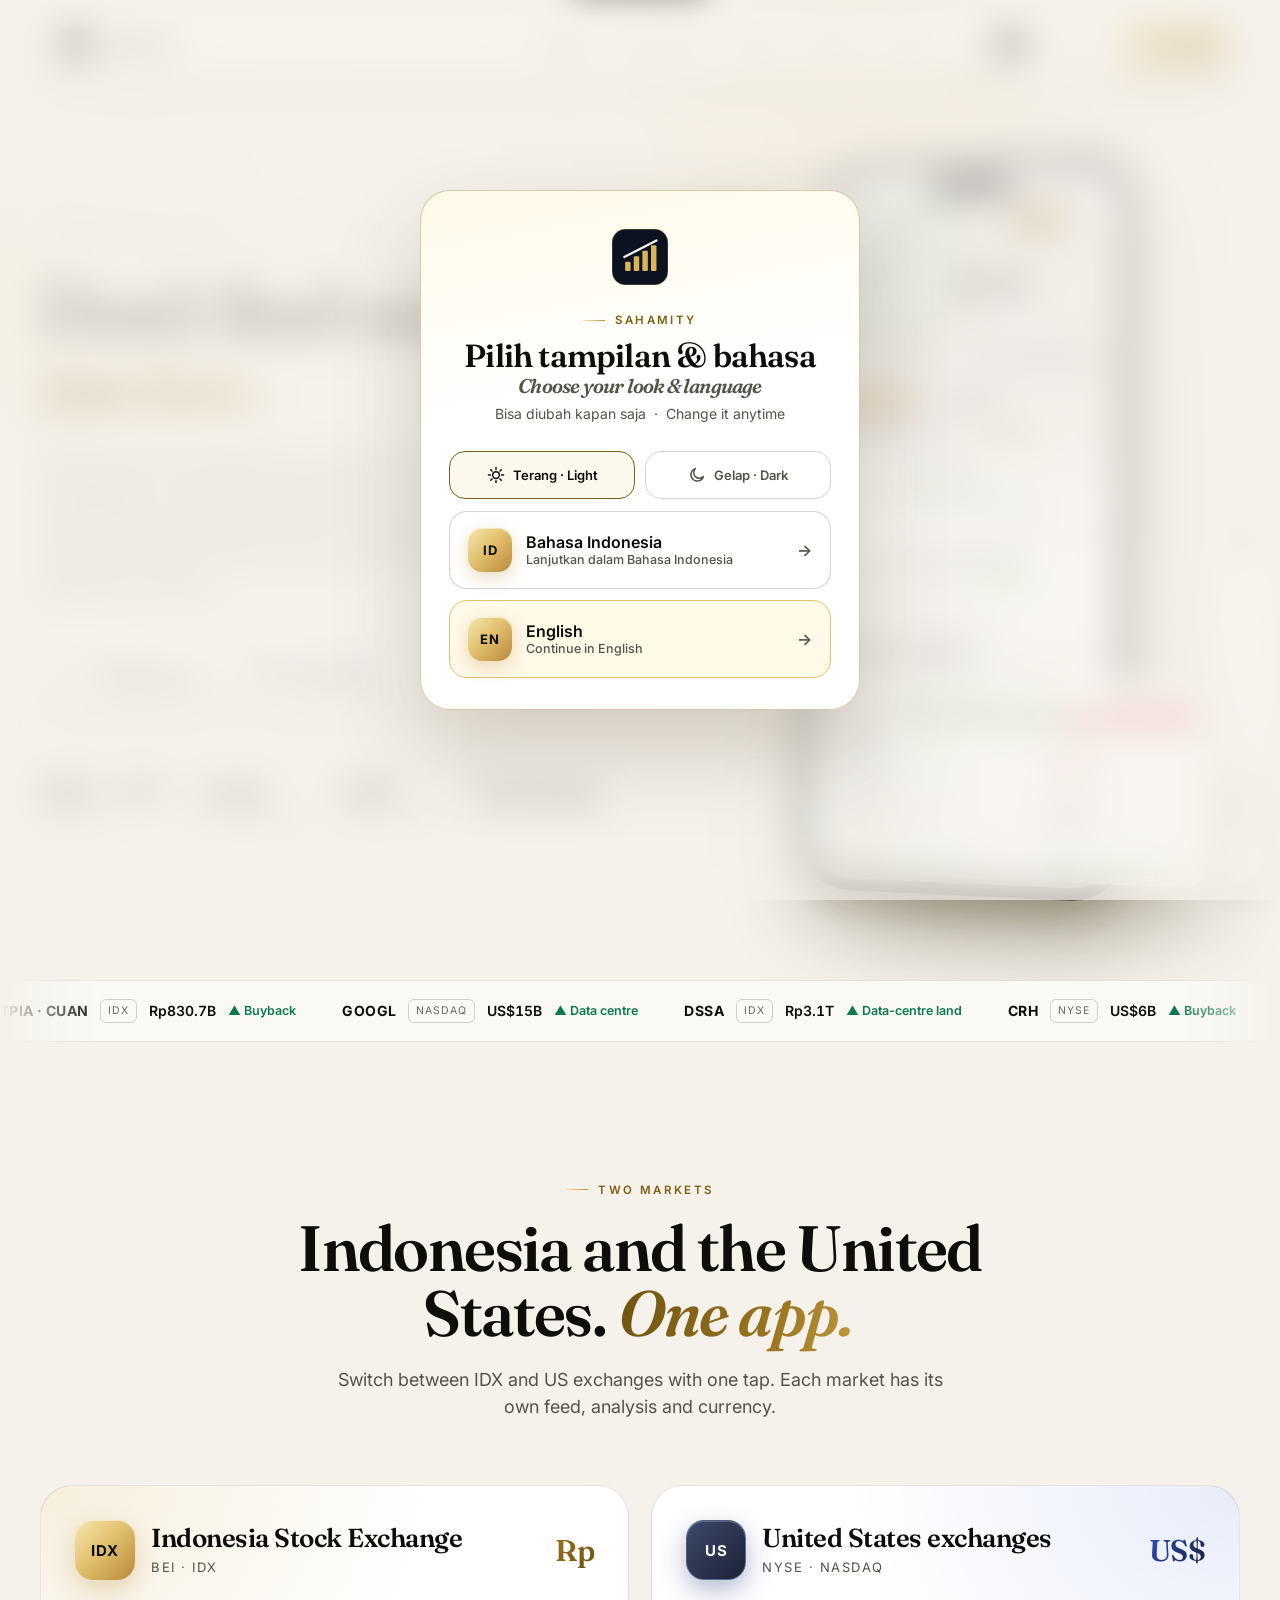
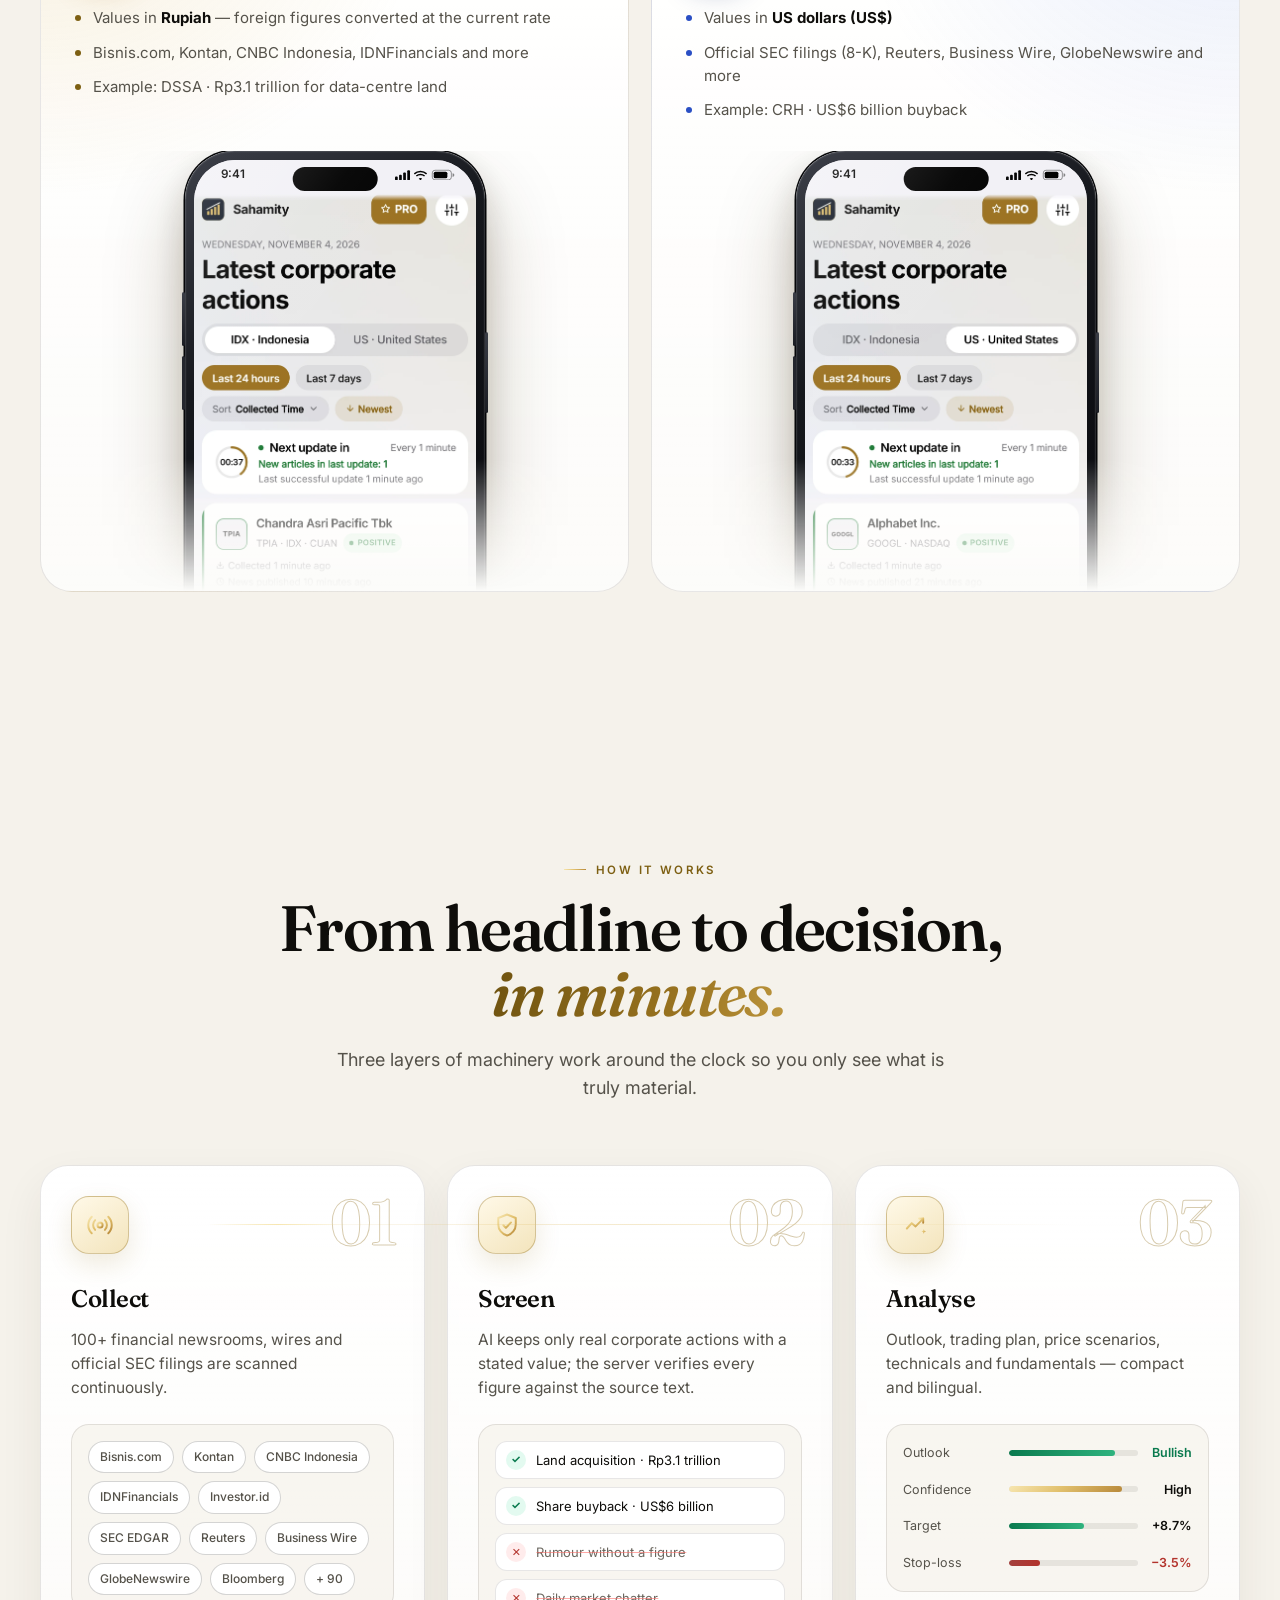
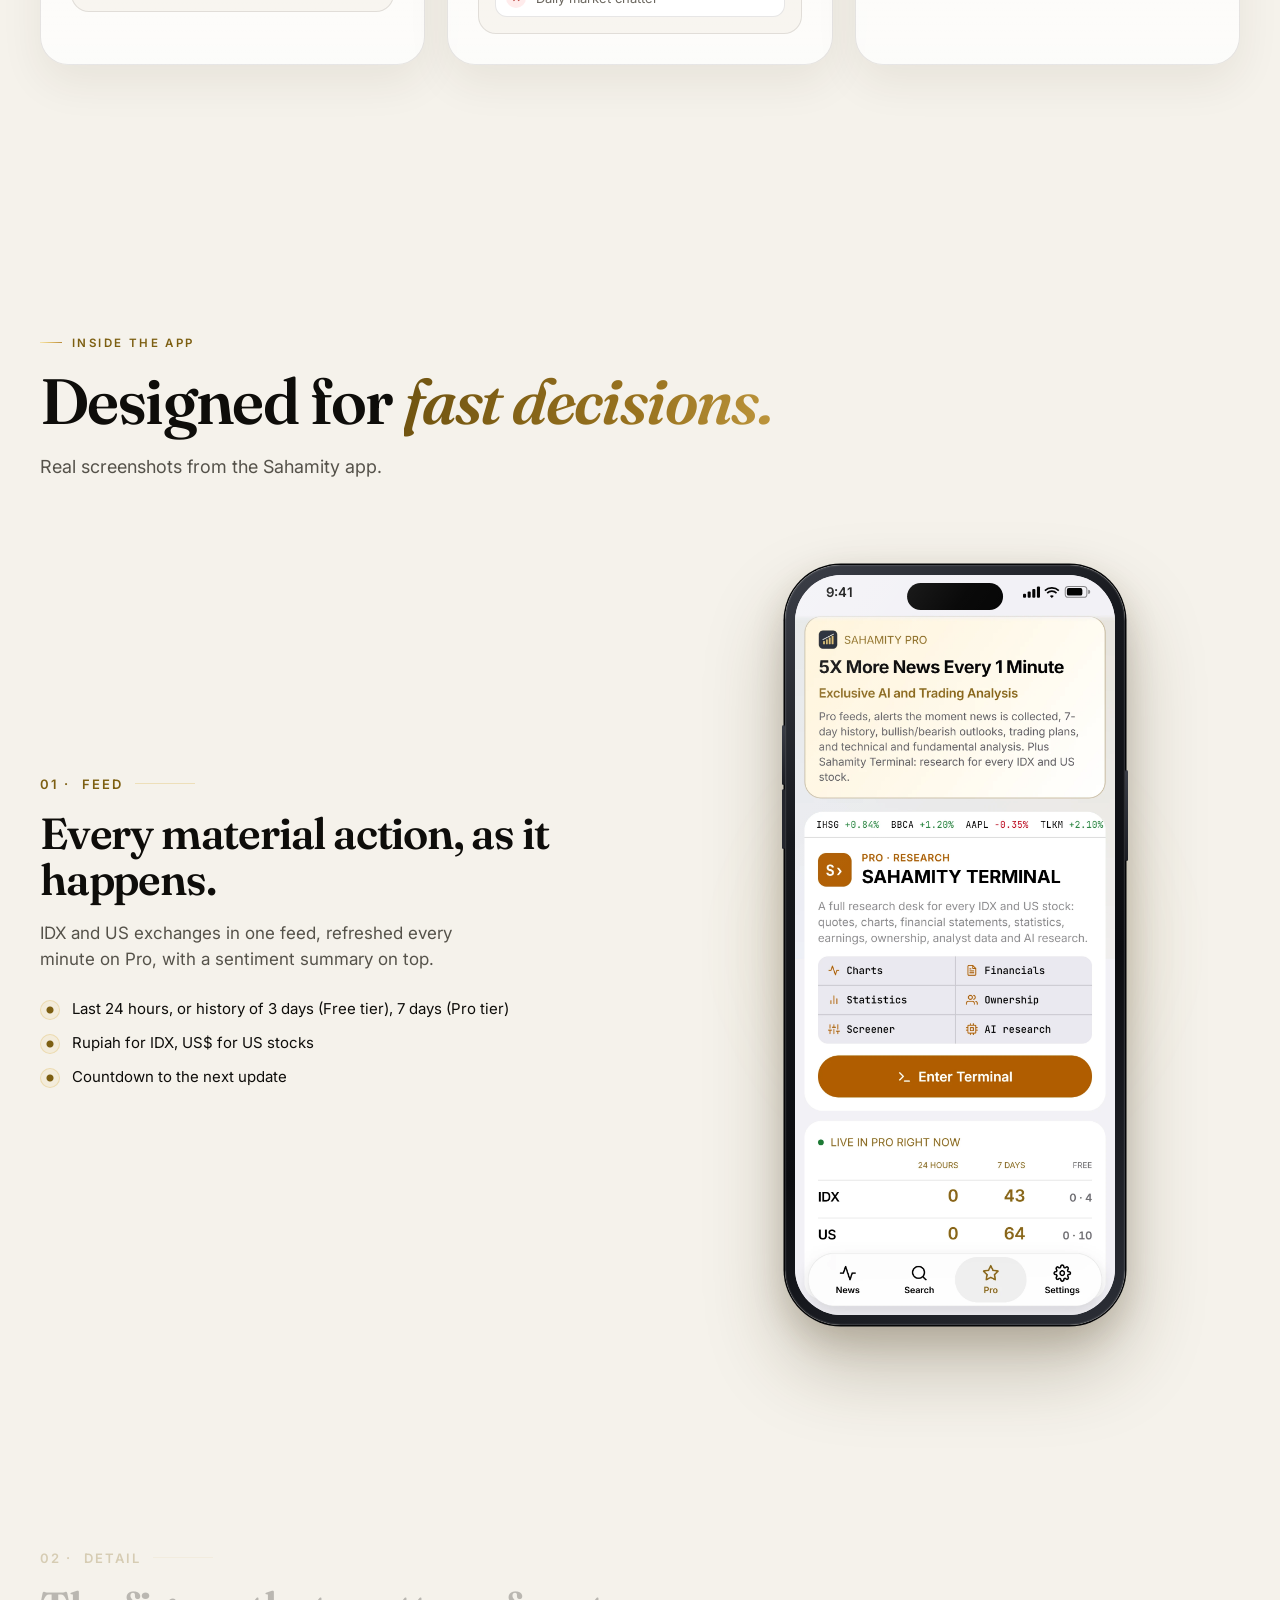
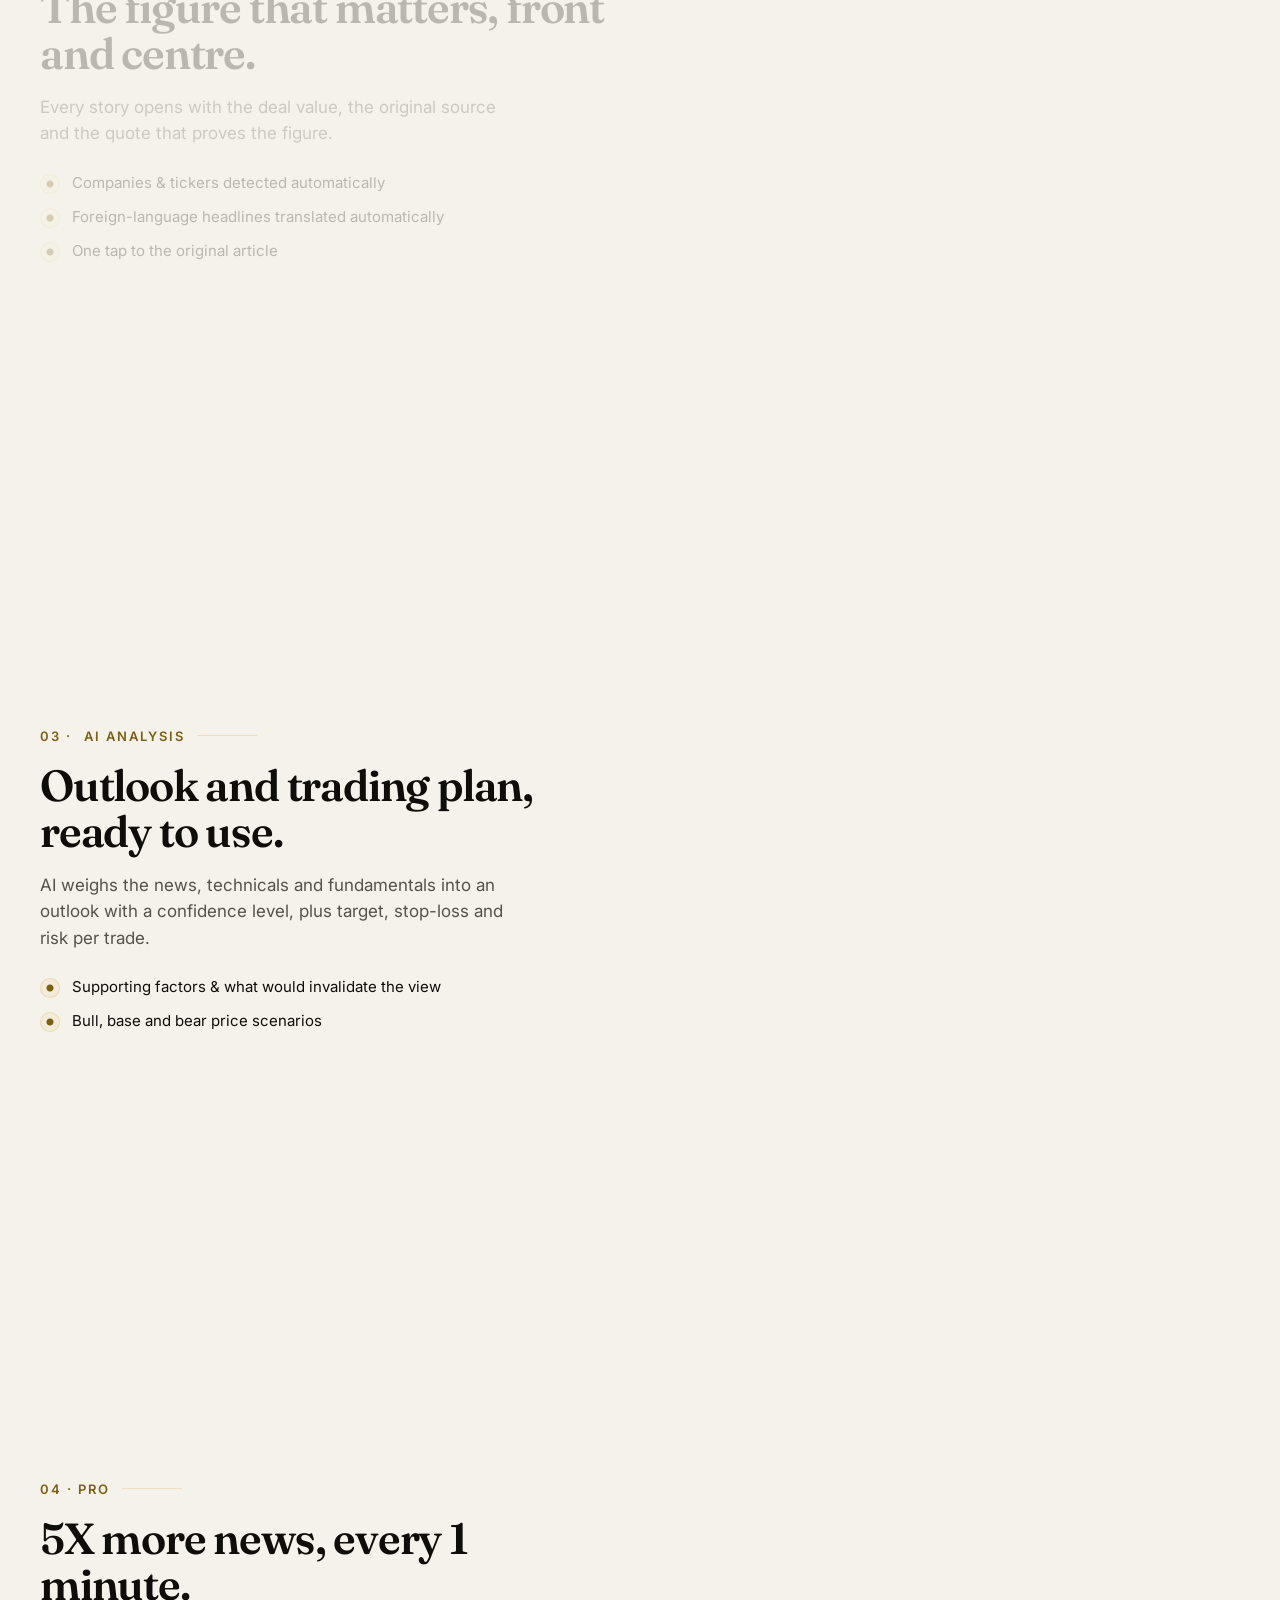
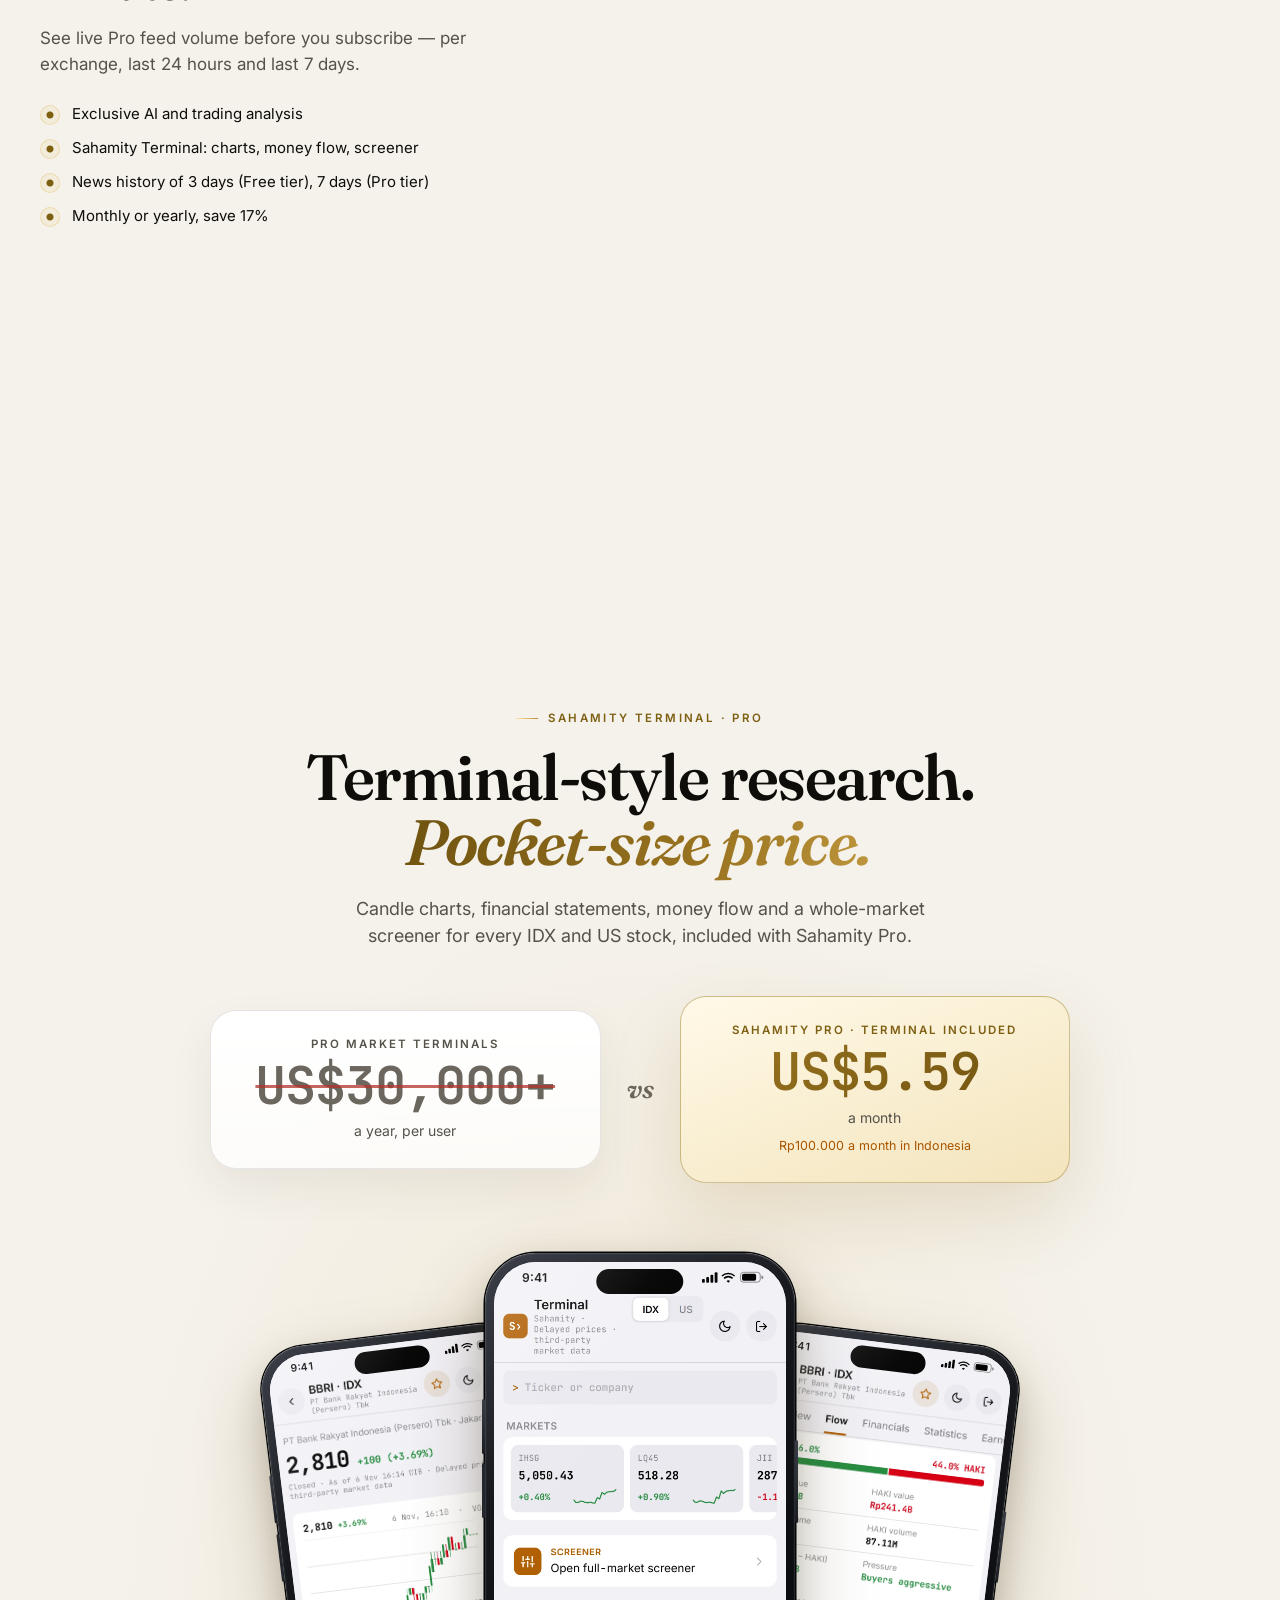
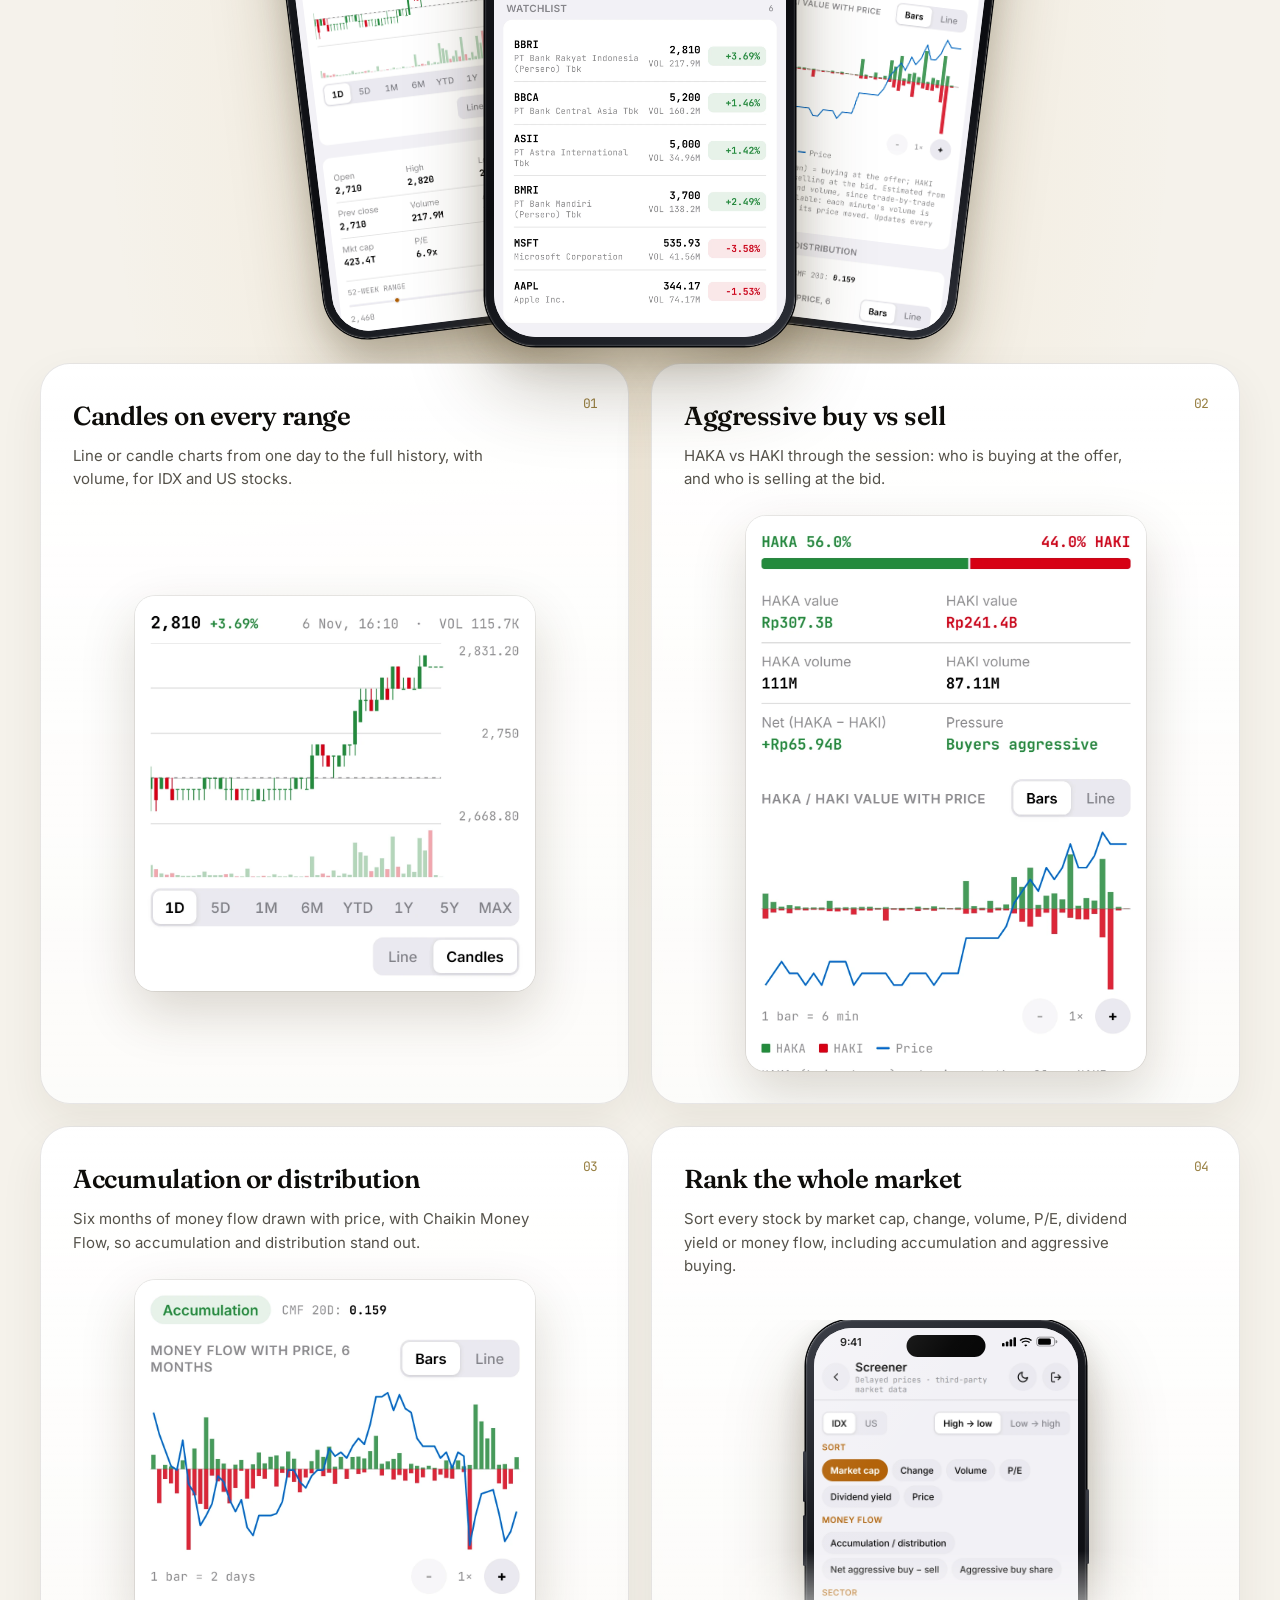
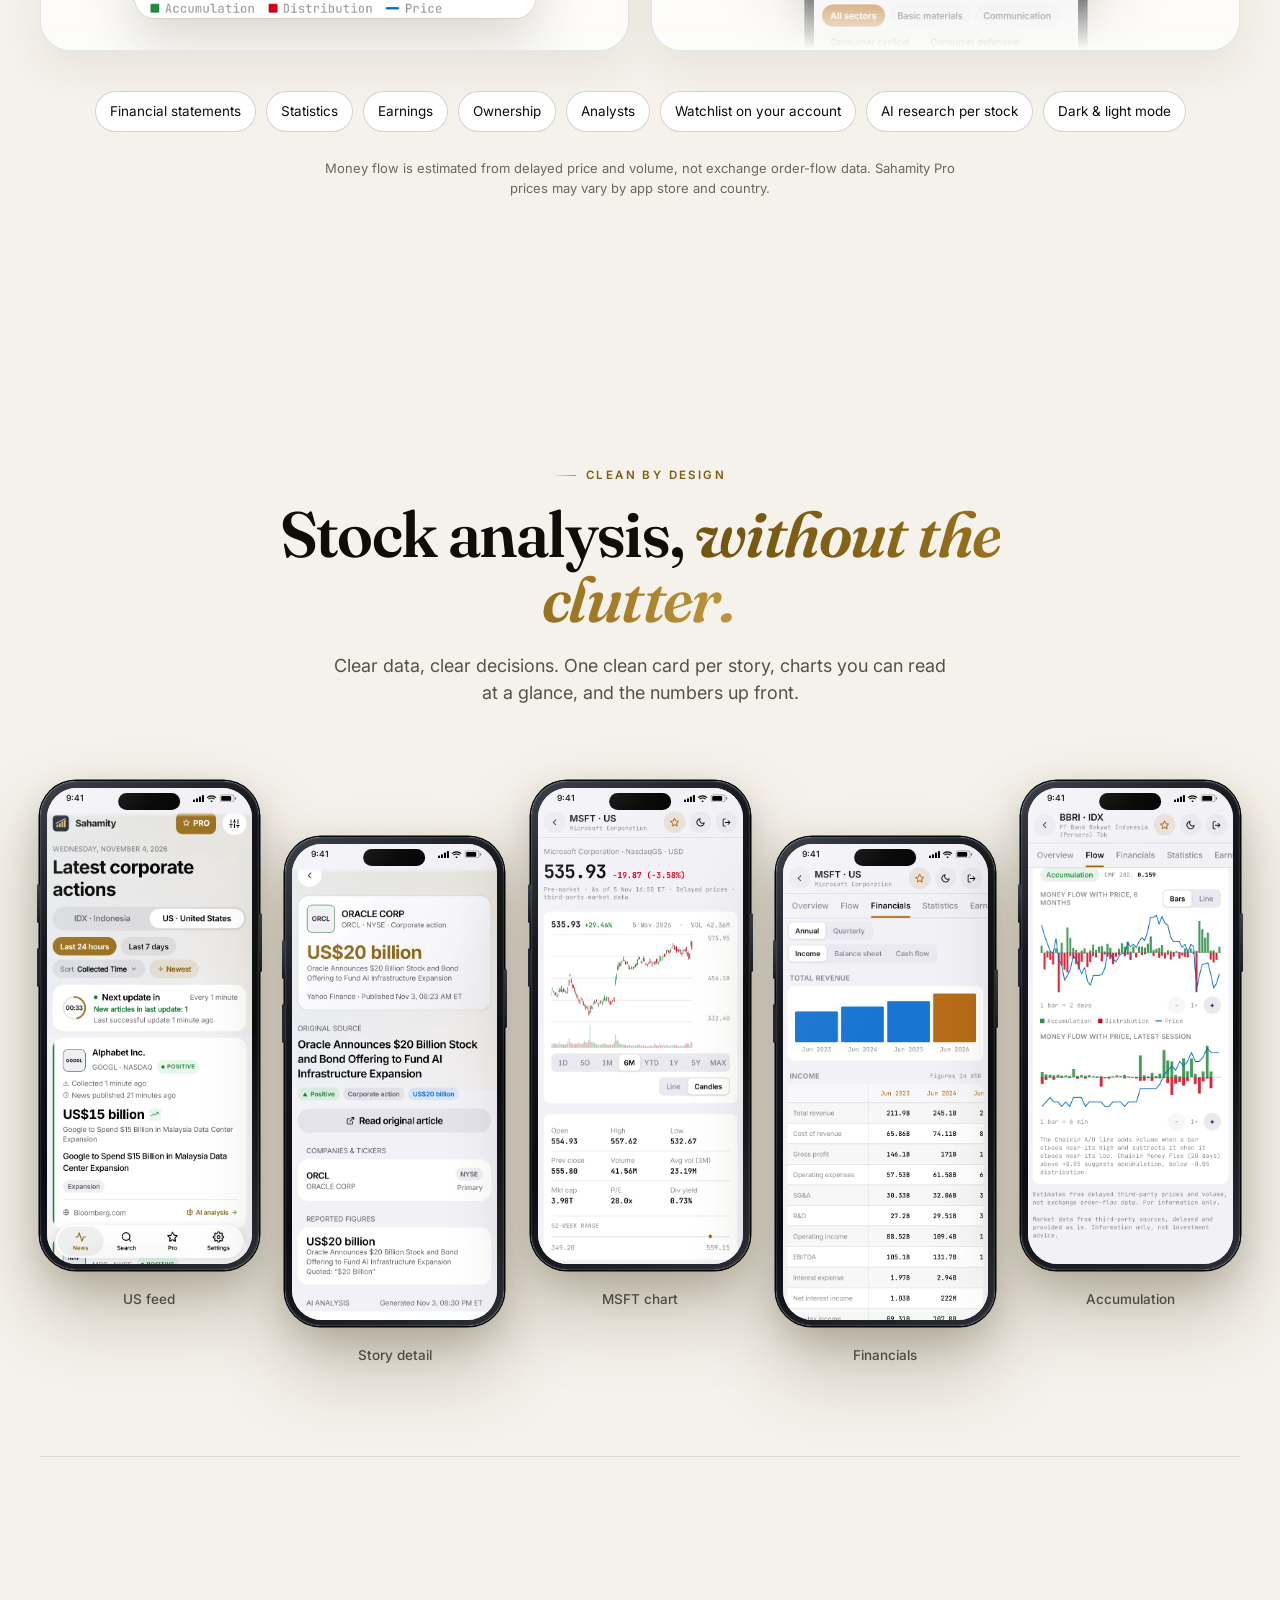
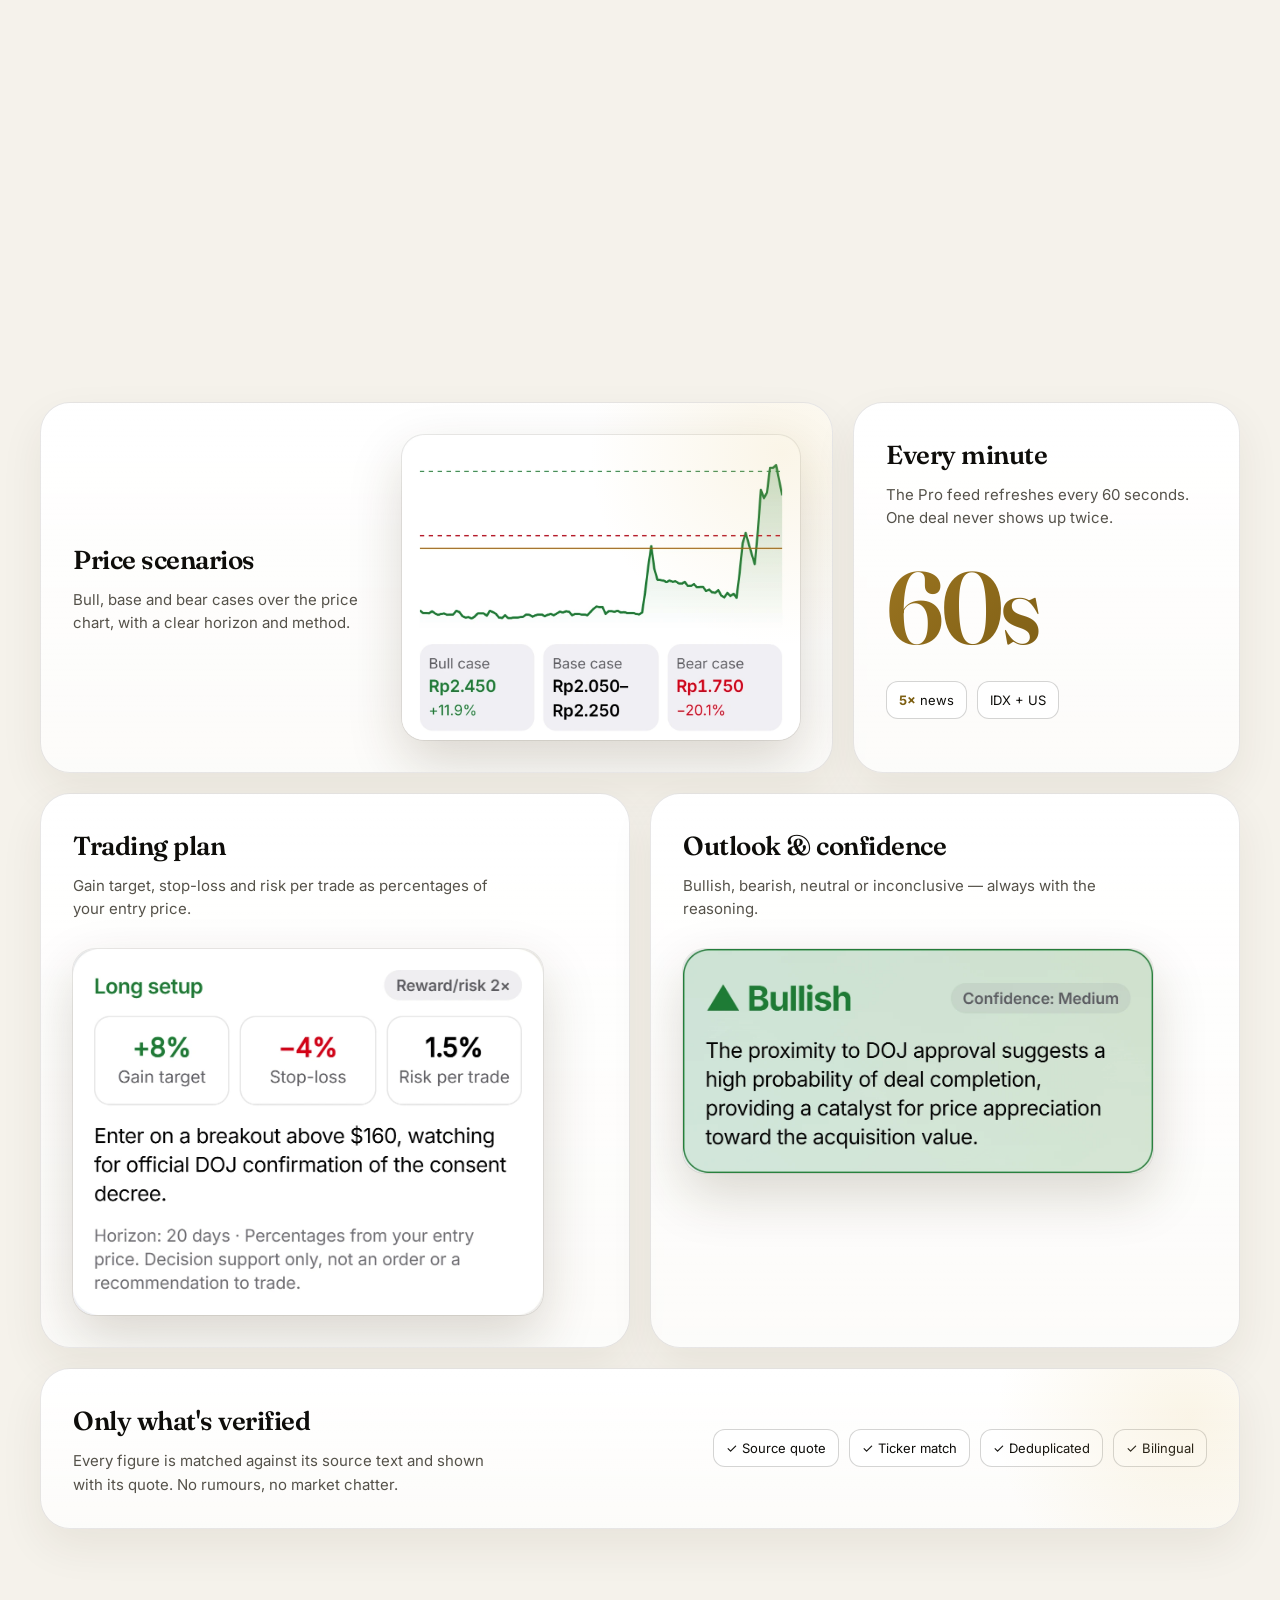
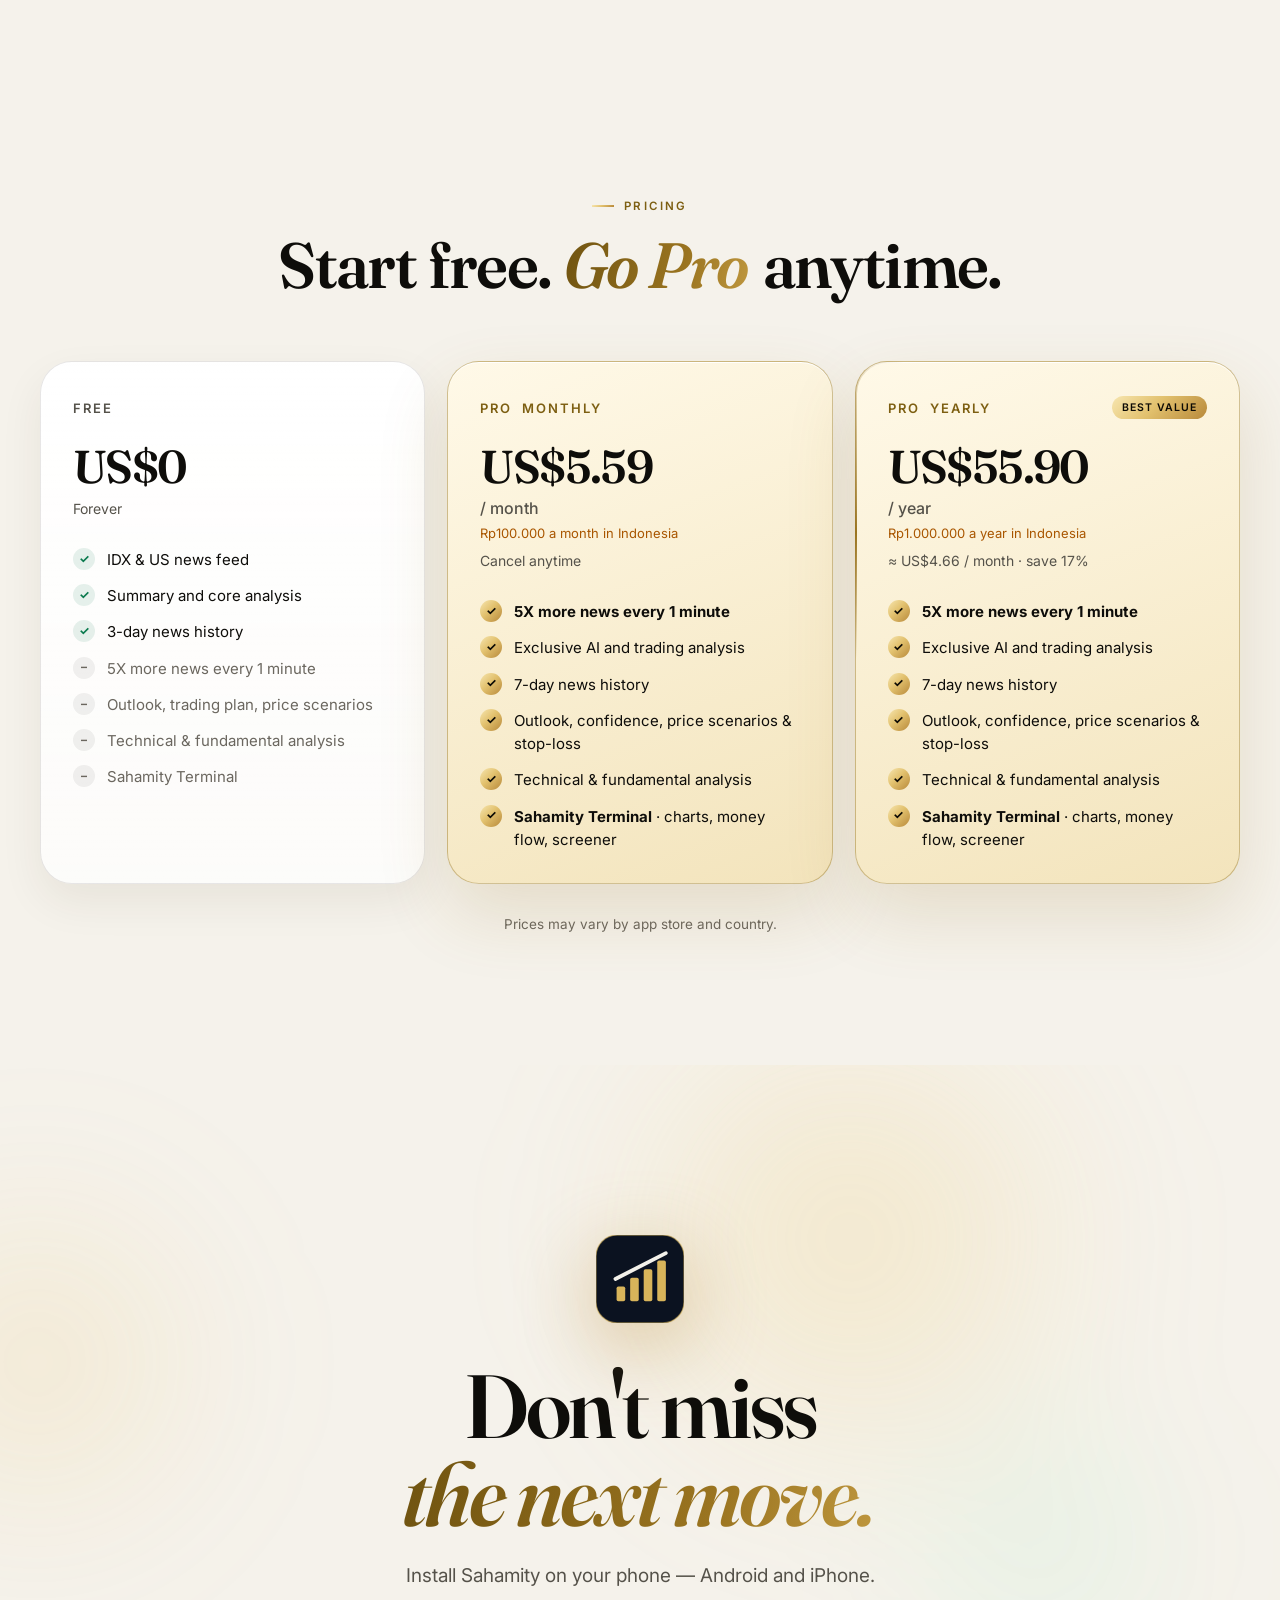
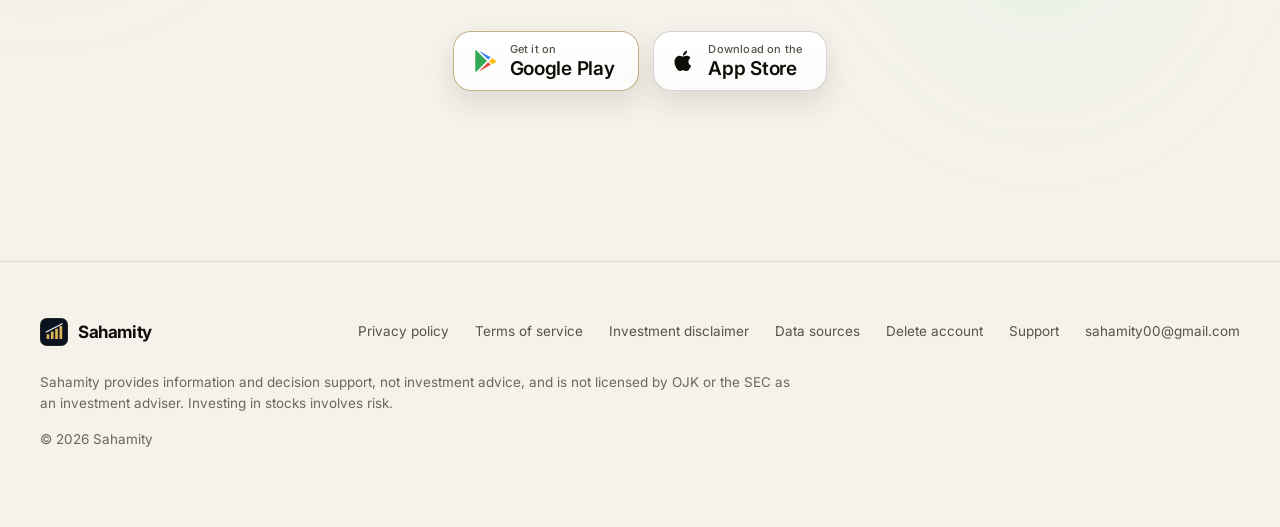
==== commit f53a272d: "Liquid Glass: stronger gold tint on the Pro cards" ====
--- a/index.html
+++ b/index.html
@@ -48,10 +48,11 @@
   <link rel="preconnect" href="https://fonts.googleapis.com" />
   <link rel="preconnect" href="https://fonts.gstatic.com" crossorigin />
   <link href="https://fonts.googleapis.com/css2?family=Fraunces:ital,opsz,wght@0,9..144,600;1,9..144,600&family=Inter:wght@400;500;600;700&family=JetBrains+Mono:wght@500;600&display=swap" rel="stylesheet" />
-  <link rel="stylesheet" href="/styles.css?v=b97ed7e53d" />
-  <script src="/site.js?v=3bf40bddd4" defer></script>
+  <link rel="stylesheet" href="/styles.css?v=eb16836569" />
+  <script src="/site.js?v=dd292f1254" defer></script>
 </head>
 <body>
+  <a class="skip-link" href="#markets"><span lang="id">Lewati ke konten</span><span lang="en">Skip to content</span></a>
   <div class="noise" aria-hidden="true"></div>
   <div class="progress" aria-hidden="true"></div>
 
@@ -100,7 +101,7 @@
 
   <main>
     <!-- ───── Hero ───── -->
-    <section class="hero" id="top">
+    <section class="hero" id="top" data-name-id="Beranda" data-name-en="Home">
       <div class="aurora" aria-hidden="true"><i></i><i></i><i></i></div>
       <div class="grid-lines" aria-hidden="true"></div>
       <div class="spot" aria-hidden="true"></div>
@@ -182,7 +183,7 @@
     </div>
 
     <!-- ───── Two markets ───── -->
-    <section id="markets">
+    <section id="markets" data-name-id="Pasar" data-name-en="Markets">
       <div class="wrap">
         <div class="section-head center reveal">
           <span class="kicker"><span lang="id">Dua bursa</span><span lang="en">Two markets</span></span>
@@ -221,7 +222,7 @@
     </section>
 
     <!-- ───── How it works ───── -->
-    <section id="how">
+    <section id="how" data-name-id="Cara kerja" data-name-en="How it works">
       <div class="wrap">
         <div class="section-head center reveal">
           <span class="kicker"><span lang="id">Cara kerja</span><span lang="en">How it works</span></span>
@@ -268,7 +269,7 @@
     </section>
 
     <!-- ───── App tour: real screens ───── -->
-    <section id="tour">
+    <section id="tour" data-name-id="Aplikasi" data-name-en="The app">
       <div class="wrap">
         <div class="section-head reveal">
           <span class="kicker"><span lang="id">Di dalam aplikasi</span><span lang="en">Inside the app</span></span>
@@ -344,7 +345,7 @@
 
 
     <!-- ───── Sahamity Terminal ───── -->
-    <section id="terminal" class="term">
+    <section id="terminal" data-name-id="Terminal" data-name-en="Terminal" class="term">
       <div class="term-glow" aria-hidden="true"></div>
       <div class="wrap">
         <div class="section-head center reveal">
@@ -365,6 +366,7 @@
             <b class="mono"><span lang="id">Rp100.000</span><span lang="en">US$5.59</span></b>
             <span class="vs-s"><span lang="id">per bulan</span><span lang="en">a month</span></span>
             <span class="vs-alt" lang="en">Rp100.000 a month in Indonesia</span>
+            <span class="vs-alt" lang="id">US$5,59 per bulan di sebagian besar negara selain Indonesia</span>
           </div>
         </div>
 
@@ -409,7 +411,7 @@
     </section>
 
     <!-- ───── Clean by design ───── -->
-    <section id="design" class="design">
+    <section id="design" data-name-id="Desain" data-name-en="Design" class="design">
       <div class="wrap">
         <div class="section-head center reveal">
           <span class="kicker"><span lang="id">Bersih sejak dirancang</span><span lang="en">Clean by design</span></span>
@@ -435,7 +437,7 @@
     </section>
 
     <!-- ───── Bento: real components ───── -->
-    <section>
+    <section id="analysis" data-name-id="Analisis" data-name-en="Analysis">
       <div class="wrap">
         <div class="section-head reveal">
           <span class="kicker"><span lang="id">Analisis Pro</span><span lang="en">Pro analysis</span></span>
@@ -475,7 +477,7 @@
     </section>
 
     <!-- ───── Pricing ───── -->
-    <section id="pricing">
+    <section id="pricing" data-name-id="Harga" data-name-en="Pricing">
       <div class="wrap">
         <div class="section-head center reveal">
           <span class="kicker"><span lang="id">Harga</span><span lang="en">Pricing</span></span>
@@ -484,7 +486,7 @@
         <div class="plans">
           <div class="plan reveal">
             <div class="name"><span lang="id">Gratis</span><span lang="en">Free</span></div>
-            <div class="price">Rp0</div>
+            <div class="price"><span lang="id">Rp0</span><span lang="en">US$0</span></div>
             <div class="sub"><span lang="id">Selamanya</span><span lang="en">Forever</span></div>
             <ul>
               <li><span lang="id">Feed berita BEI &amp; AS</span><span lang="en">IDX &amp; US news feed</span></li>
@@ -498,7 +500,8 @@
           </div>
           <div class="plan pro reveal" style="--d:.1s">
             <div class="name">Pro <span lang="id">Bulanan</span><span lang="en">Monthly</span></div>
-            <div class="price">Rp100.000 <small><span lang="id">/ bulan</span><span lang="en">/ month</span></small></div>
+            <div class="price"><span lang="id">Rp100.000</span><span lang="en">US$5.59</span> <small><span lang="id">/ bulan</span><span lang="en">/ month</span></small></div>
+            <div class="alt-price"><span lang="id">US$5,59 per bulan di sebagian besar negara selain Indonesia</span><span lang="en">Rp100.000 a month in Indonesia</span></div>
             <div class="sub"><span lang="id">Batalkan kapan saja</span><span lang="en">Cancel anytime</span></div>
             <ul>
               <li><b><span lang="id">5X lebih banyak berita setiap 1 menit</span><span lang="en">5X more news every 1 minute</span></b></li>
@@ -511,8 +514,9 @@
           </div>
           <div class="plan pro best reveal" style="--d:.2s">
             <div class="name">Pro <span lang="id">Tahunan</span><span lang="en">Yearly</span> <span class="badge"><span lang="id">PALING HEMAT</span><span lang="en">BEST VALUE</span></span></div>
-            <div class="price">Rp1.000.000 <small><span lang="id">/ tahun</span><span lang="en">/ year</span></small></div>
-            <div class="sub"><span lang="id">≈ Rp83.300 / bulan · hemat 17%</span><span lang="en">≈ Rp83,300 / month · save 17%</span></div>
+            <div class="price"><span lang="id">Rp1.000.000</span><span lang="en">US$55.90</span> <small><span lang="id">/ tahun</span><span lang="en">/ year</span></small></div>
+            <div class="alt-price"><span lang="id">US$55,90 per tahun di sebagian besar negara selain Indonesia</span><span lang="en">Rp1.000.000 a year in Indonesia</span></div>
+            <div class="sub"><span lang="id">≈ Rp83.300 / bulan · hemat 17%</span><span lang="en">≈ US$4.66 / month · save 17%</span></div>
             <ul>
               <li><b><span lang="id">5X lebih banyak berita setiap 1 menit</span><span lang="en">5X more news every 1 minute</span></b></li>
               <li><span lang="id">Analisis AI dan trading eksklusif</span><span lang="en">Exclusive AI and trading analysis</span></li>
@@ -523,12 +527,12 @@
             </ul>
           </div>
         </div>
-        <p class="plans-note reveal"><span lang="id">Harga di Indonesia. Di luar Indonesia, Pro Bulanan US$5,59 per bulan. Harga dapat berbeda per toko aplikasi dan negara.</span><span lang="en">Prices in Indonesia. Outside Indonesia, Pro Monthly is US$5.59 a month. Prices may vary by app store and country.</span></p>
+        <p class="plans-note reveal"><span lang="id">Harga dapat berbeda per toko aplikasi dan negara.</span><span lang="en">Prices may vary by app store and country.</span></p>
       </div>
     </section>
 
     <!-- ───── Finale ───── -->
-    <section class="finale" id="download">
+    <section class="finale" id="download" data-name-id="Unduh" data-name-en="Download">
       <div class="aurora" aria-hidden="true"><i></i><i></i><i></i></div>
       <div class="wrap reveal">
         <svg class="mark" aria-hidden="true"><use href="#mark"/></svg>
@@ -546,6 +550,15 @@
     </section>
   </main>
 
+  <!-- Section jumper: skip ahead or back a section, or jump to any one (the dots, on wide screens). -->
+  <nav class="jump" aria-label="Sections" data-jump>
+    <ol class="jump-dots"></ol>
+    <div class="jump-btns">
+      <button type="button" class="jump-btn" data-jump-prev aria-label="Previous section"><svg viewBox="0 0 24 24" aria-hidden="true"><path d="m6 15 6-6 6 6"/></svg></button>
+      <button type="button" class="jump-btn next" data-jump-next aria-label="Next section"><svg viewBox="0 0 24 24" aria-hidden="true"><path d="m6 9 6 6 6-6"/></svg></button>
+    </div>
+  </nav>
+
   <footer>
     <div class="wrap">
       <div class="top">
--- a/styles.css
+++ b/styles.css
@@ -12,6 +12,8 @@
   --gold-to: #b8893a;
   --gold: linear-gradient(135deg, var(--gold-from), var(--gold-mid) 45%, var(--gold-to));
   --accent: #e7c779;
+  /* The other market's price, under the main one. */
+  --amber: #ffb340;
   --bull: #41de9c;
   --bear: #ff6e6a;
   --serif: 'Fraunces', Georgia, serif;
@@ -336,7 +338,7 @@
 .vs-side b.strike { color: var(--faint); text-decoration: line-through; text-decoration-color: rgba(255, 110, 106, 0.8); text-decoration-thickness: 3px; }
 .vs-s { color: var(--muted); font-size: 14px; }
 .vs-x { font: italic 600 26px var(--serif); color: var(--faint); }
-.vs-alt { color: var(--faint); font-size: 12.5px; margin-top: 2px; }
+.vs-alt { color: var(--amber); font-size: 12.5px; margin-top: 2px; }
 .fan { position: relative; height: 640px; display: flex; justify-content: center; margin-bottom: 70px; }
 .fan .device { position: absolute; top: 0; width: 290px; transition: transform 0.9s var(--ease); }
 .fan .device.c { z-index: 2; width: 310px; }
@@ -430,6 +432,7 @@
 .plan .badge { margin-left: auto; font-size: 10.5px; letter-spacing: 1px; padding: 5px 10px; border-radius: 999px; color: #0b0904; background: var(--gold); }
 .plan .price { font: 600 clamp(38px, 3.6vw, 48px)/1 var(--serif); letter-spacing: -1.6px; margin: 22px 0 8px; font-variant-numeric: tabular-nums; }
 .plan .price small { display: block; margin-top: 8px; font: 500 16px var(--sans); color: var(--muted); letter-spacing: 0; }
+.plan .alt-price { color: var(--amber); font-size: 13px; line-height: 1.4; margin: -2px 0 8px; }
 .plan .sub { color: var(--muted); font-size: 14px; min-height: 22px; }
 .plan ul { list-style: none; padding: 0; margin: 28px 0 0; display: grid; gap: 13px; }
 .plan li { display: flex; gap: 12px; font-size: 15px; }
@@ -517,6 +520,7 @@
 
 /* ───── Light theme ───── */
 html[data-theme='light'] {
+  --amber: #a95600;
   --bg: #f5f2eb;
   --surface: rgba(255, 255, 255, 0.86);
   --border: rgba(20, 18, 12, 0.1);
@@ -590,3 +594,24 @@
   *, *::before, *::after { animation: none !important; transition: none !important; }
   .reveal, .split .w { opacity: 1; transform: none; filter: none; }
 }
+
+/* ───── Section skipping ───── */
+.skip-link { position: fixed; top: 10px; left: 50%; z-index: 120; transform: translate(-50%, -160%); padding: 10px 18px; border-radius: 999px; font: 600 14px var(--sans); color: #0b0904; background: var(--gold); box-shadow: 0 10px 30px rgba(0, 0, 0, 0.35); transition: transform 0.25s var(--ease); }
+.skip-link:focus { transform: translate(-50%, 0); text-decoration: none; outline: none; }
+.jump { position: fixed; right: max(16px, env(safe-area-inset-right)); bottom: max(18px, env(safe-area-inset-bottom)); z-index: 55; display: flex; flex-direction: column; align-items: flex-end; gap: 14px; pointer-events: none; }
+.jump-dots { list-style: none; margin: 0; padding: 10px 8px; display: grid; gap: 4px; border-radius: 999px; background: var(--surface); border: 1px solid var(--border); backdrop-filter: blur(14px); -webkit-backdrop-filter: blur(14px); pointer-events: auto; }
+.jump-dots a { position: relative; display: grid; place-items: center; width: 22px; height: 22px; border-radius: 50%; }
+.jump-dots a::before { content: ''; width: 7px; height: 7px; border-radius: 50%; background: var(--faint); opacity: 0.6; transition: transform 0.25s var(--ease), background 0.25s, opacity 0.25s; }
+.jump-dots a:hover::before { opacity: 1; transform: scale(1.3); }
+.jump-dots a[aria-current='true']::before { background: var(--accent); opacity: 1; transform: scale(1.45); box-shadow: 0 0 10px var(--accent); }
+.jump-dots a span { position: absolute; right: 30px; top: 50%; transform: translate(6px, -50%); white-space: nowrap; padding: 5px 10px; border-radius: 999px; font: 600 12px var(--sans); color: var(--text); background: var(--surface); border: 1px solid var(--border); backdrop-filter: blur(14px); -webkit-backdrop-filter: blur(14px); opacity: 0; pointer-events: none; transition: opacity 0.2s, transform 0.2s var(--ease); }
+.jump-dots a:hover span, .jump-dots a:focus-visible span { opacity: 1; transform: translate(0, -50%); }
+.jump-btns { display: flex; flex-direction: column; gap: 8px; pointer-events: auto; }
+.jump-btn { width: 44px; height: 44px; border-radius: 50%; display: grid; place-items: center; cursor: pointer; color: var(--text); background: var(--surface); border: 1px solid var(--border-strong); backdrop-filter: blur(14px); -webkit-backdrop-filter: blur(14px); box-shadow: 0 12px 30px rgba(0, 0, 0, 0.3); transition: transform 0.2s var(--ease), opacity 0.25s, border-color 0.2s; }
+.jump-btn:hover { border-color: var(--accent); color: var(--accent); transform: translateY(-1px); }
+.jump-btn:focus-visible { outline: 2px solid var(--accent); outline-offset: 3px; }
+.jump-btn svg { width: 20px; height: 20px; fill: none; stroke: currentColor; stroke-width: 2.2; stroke-linecap: round; stroke-linejoin: round; transition: transform 0.3s var(--ease); }
+.jump-btn[disabled] { opacity: 0; pointer-events: none; }
+.jump-btn.next.top svg { transform: rotate(180deg); }
+html[data-theme='light'] .jump-btn { box-shadow: 0 12px 30px rgba(60, 45, 15, 0.14); }
+@media (max-width: 900px) { .jump-dots { display: none; } .jump-btn { width: 42px; height: 42px; } }
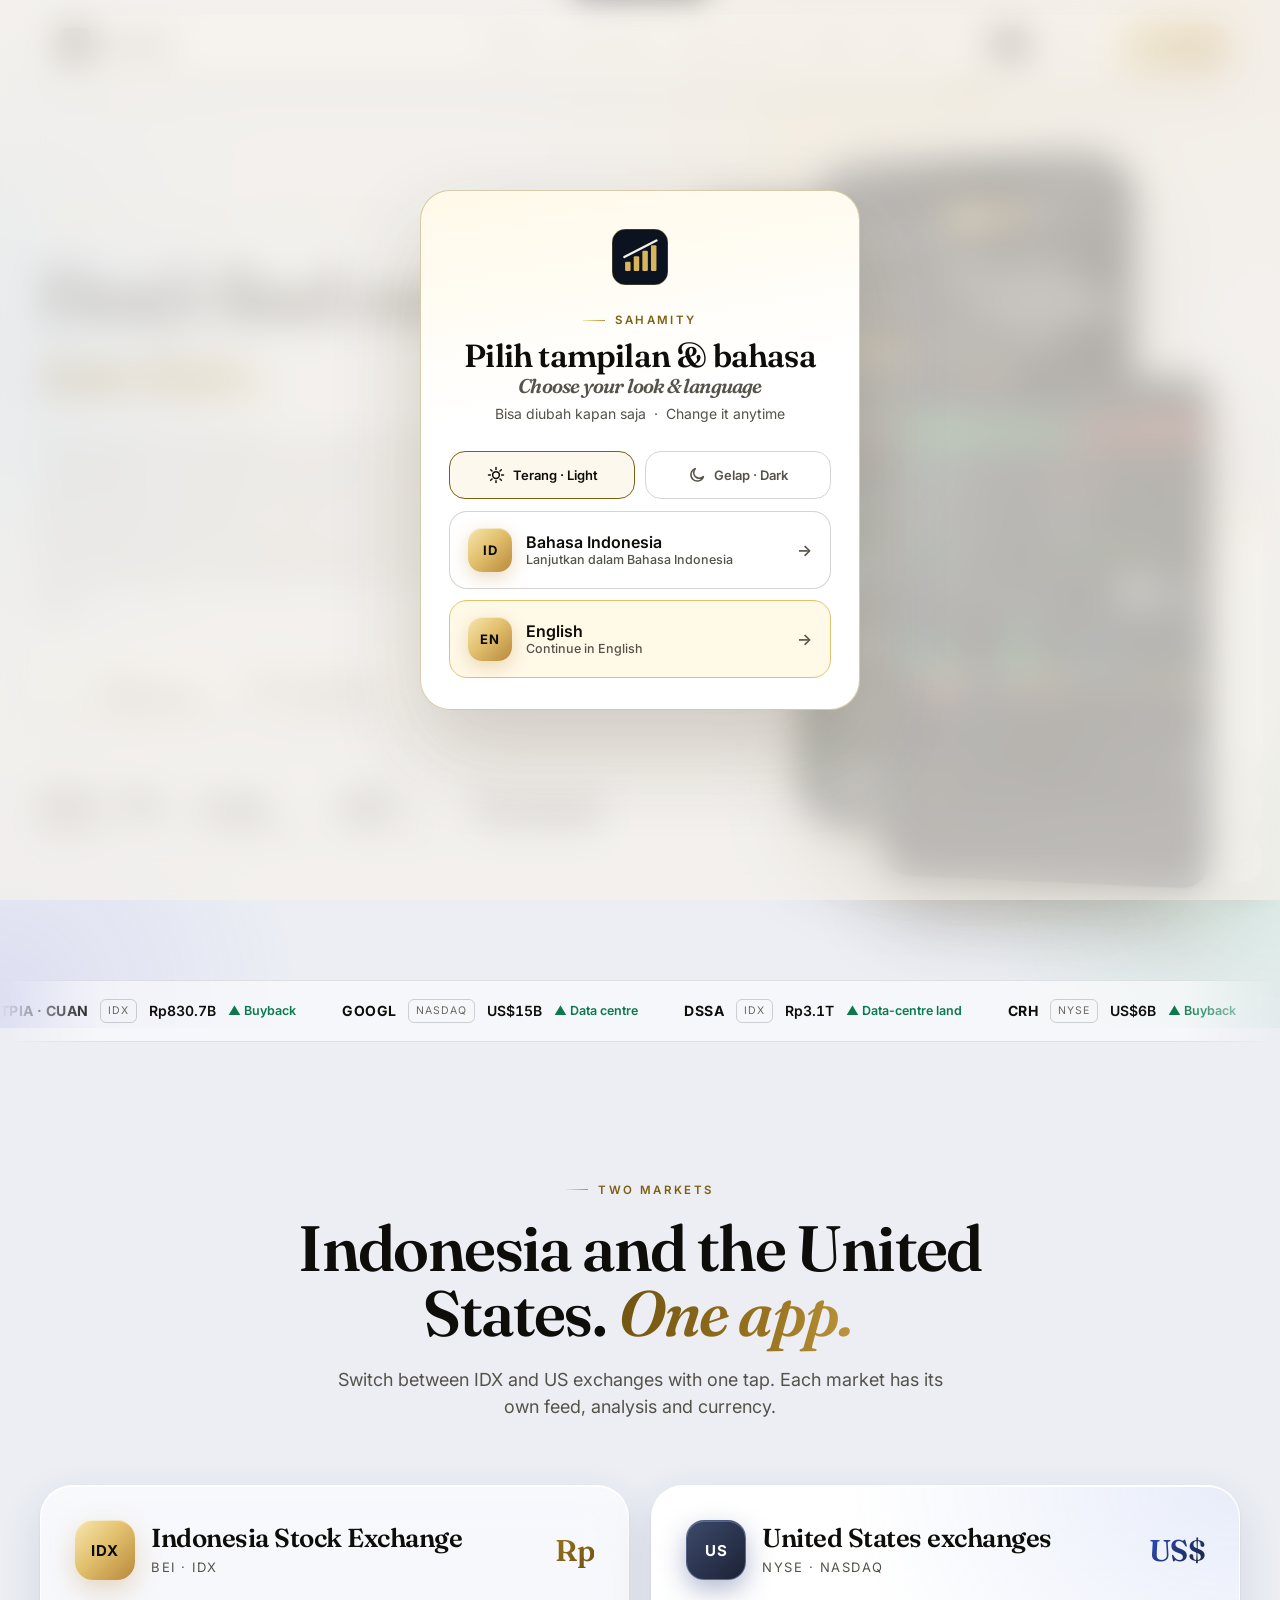
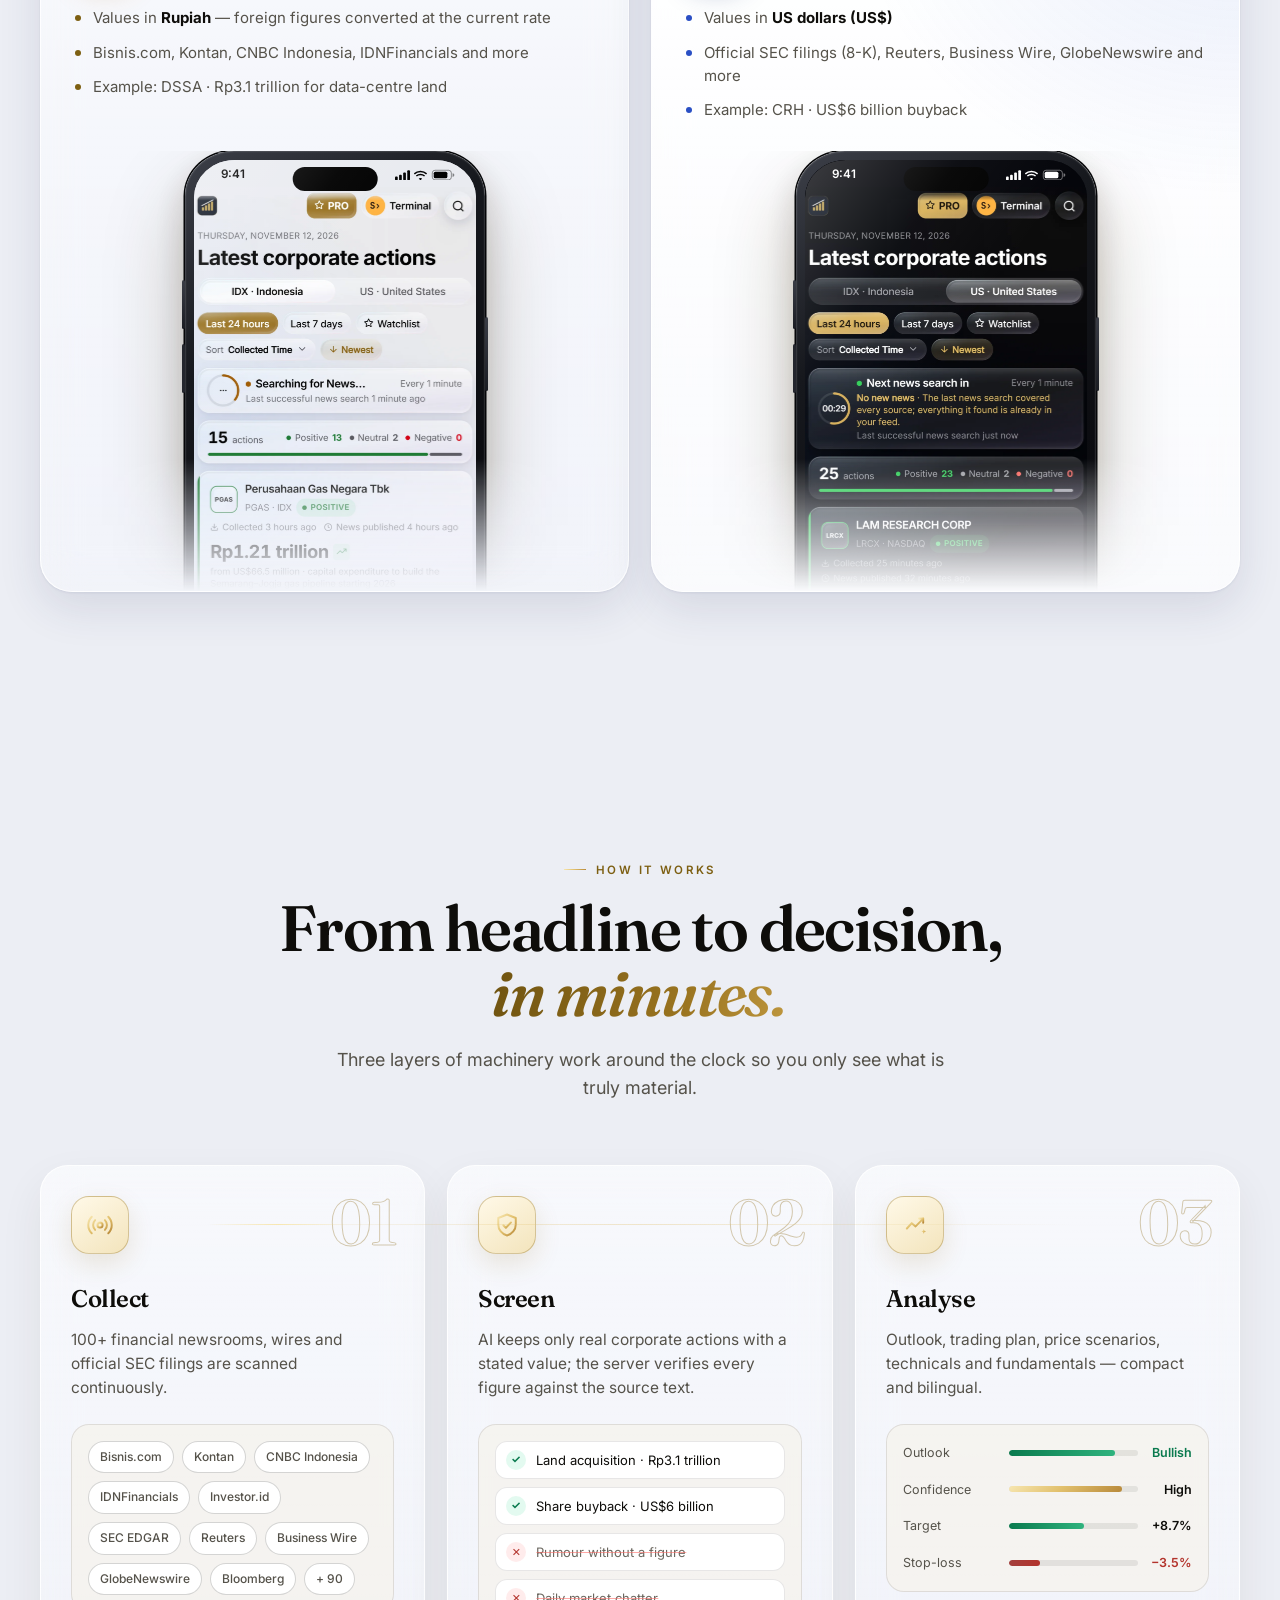
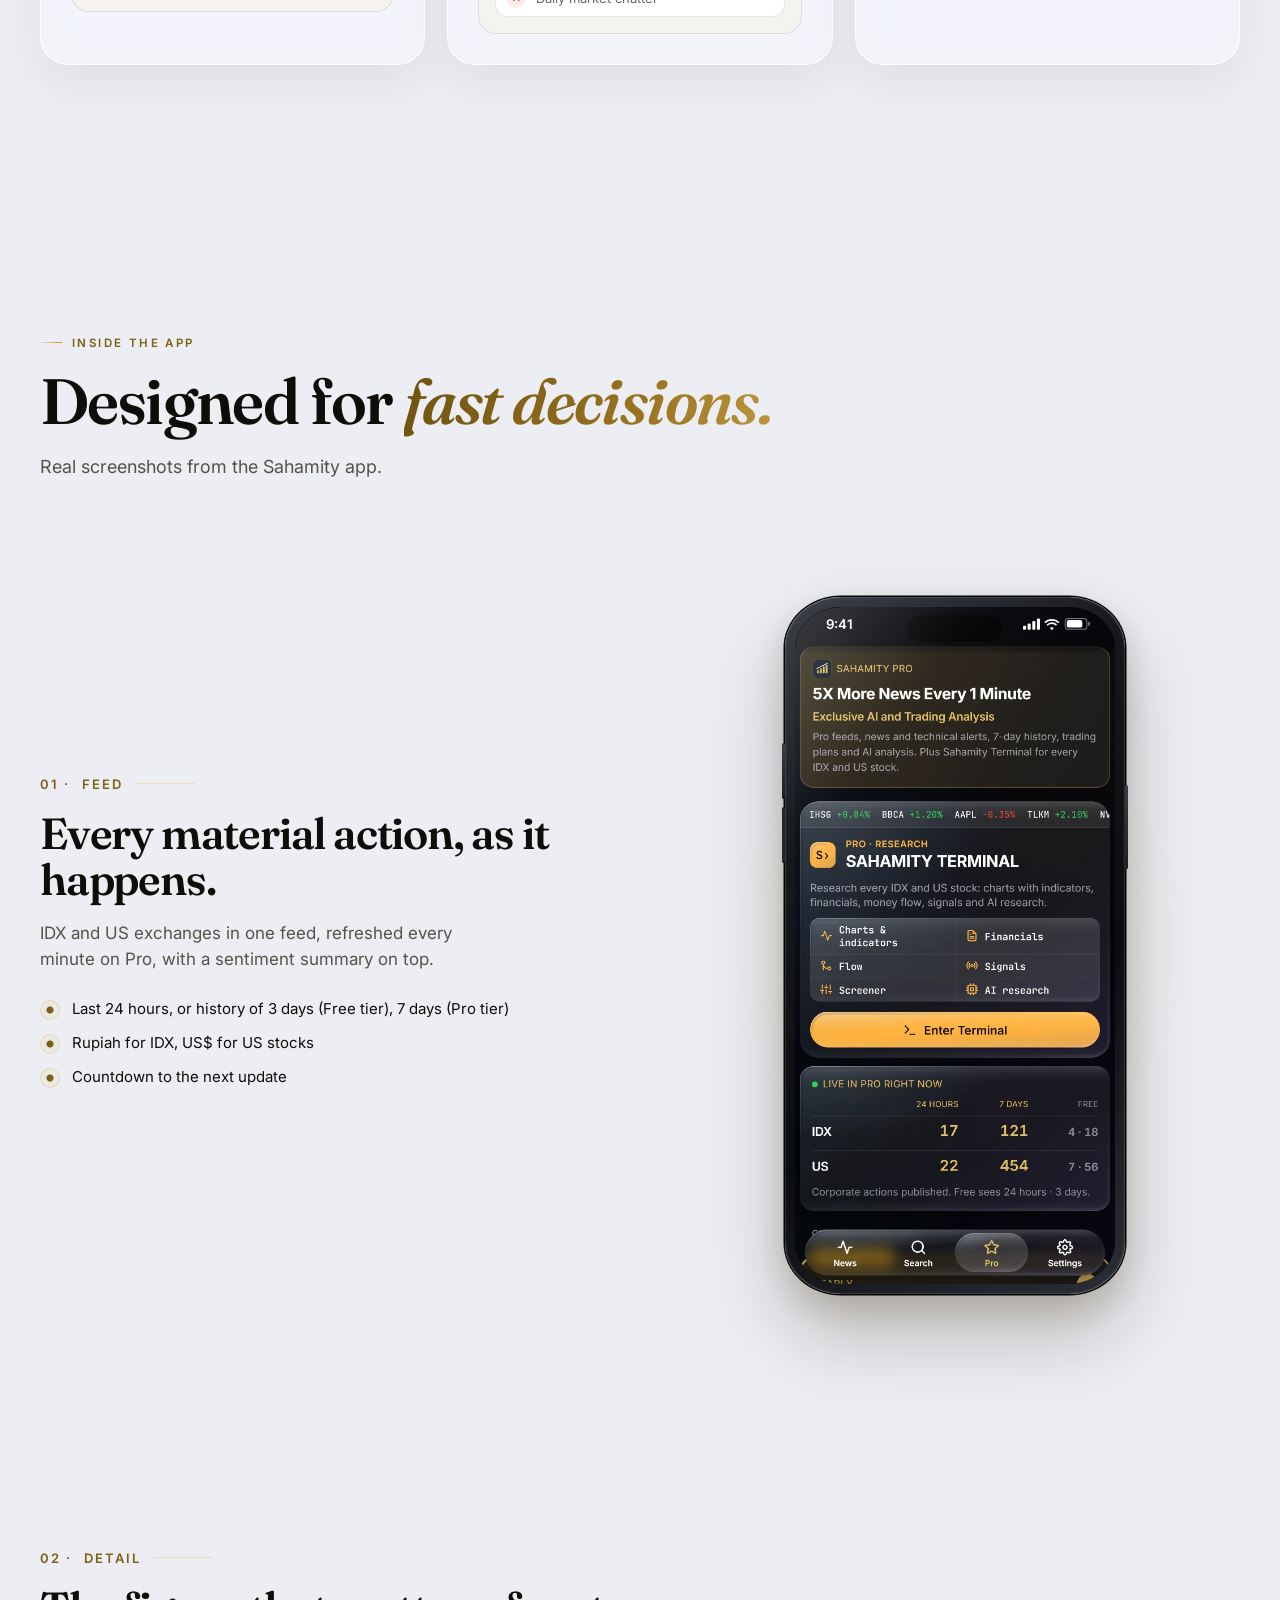
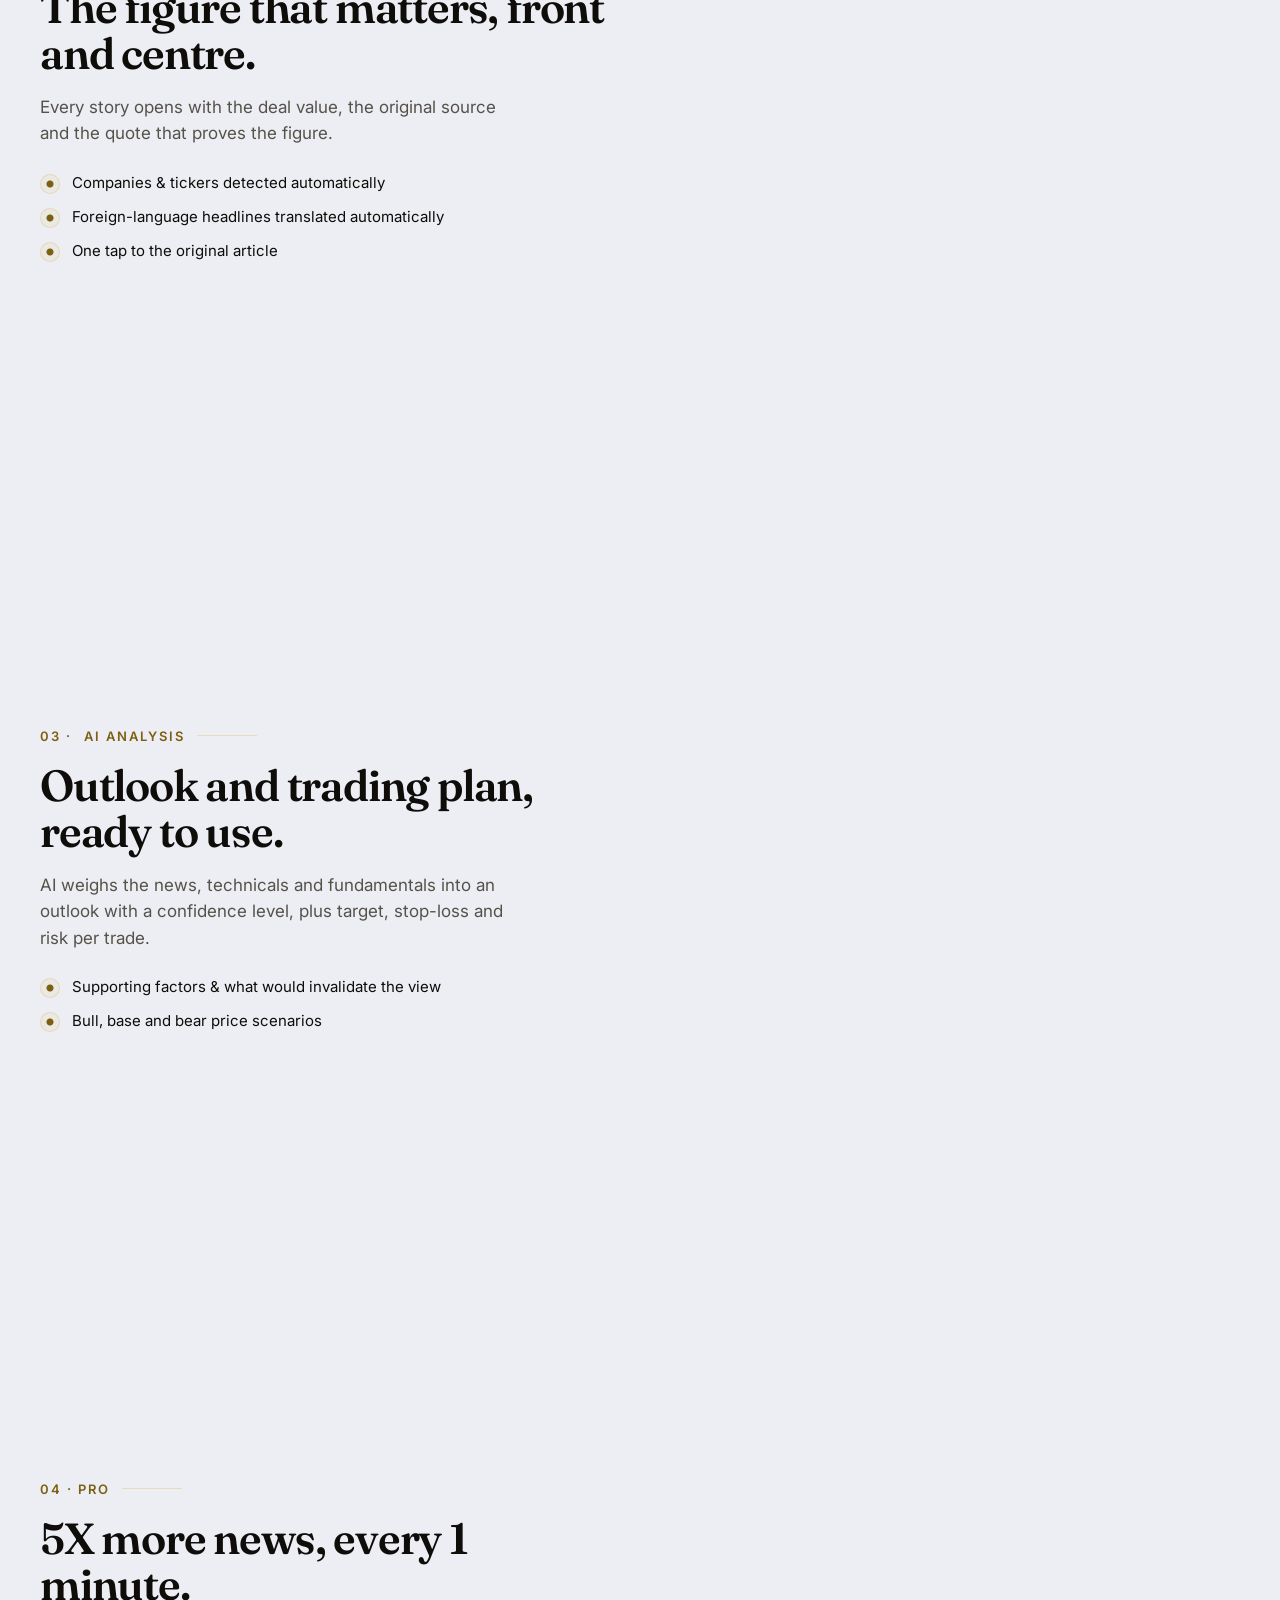
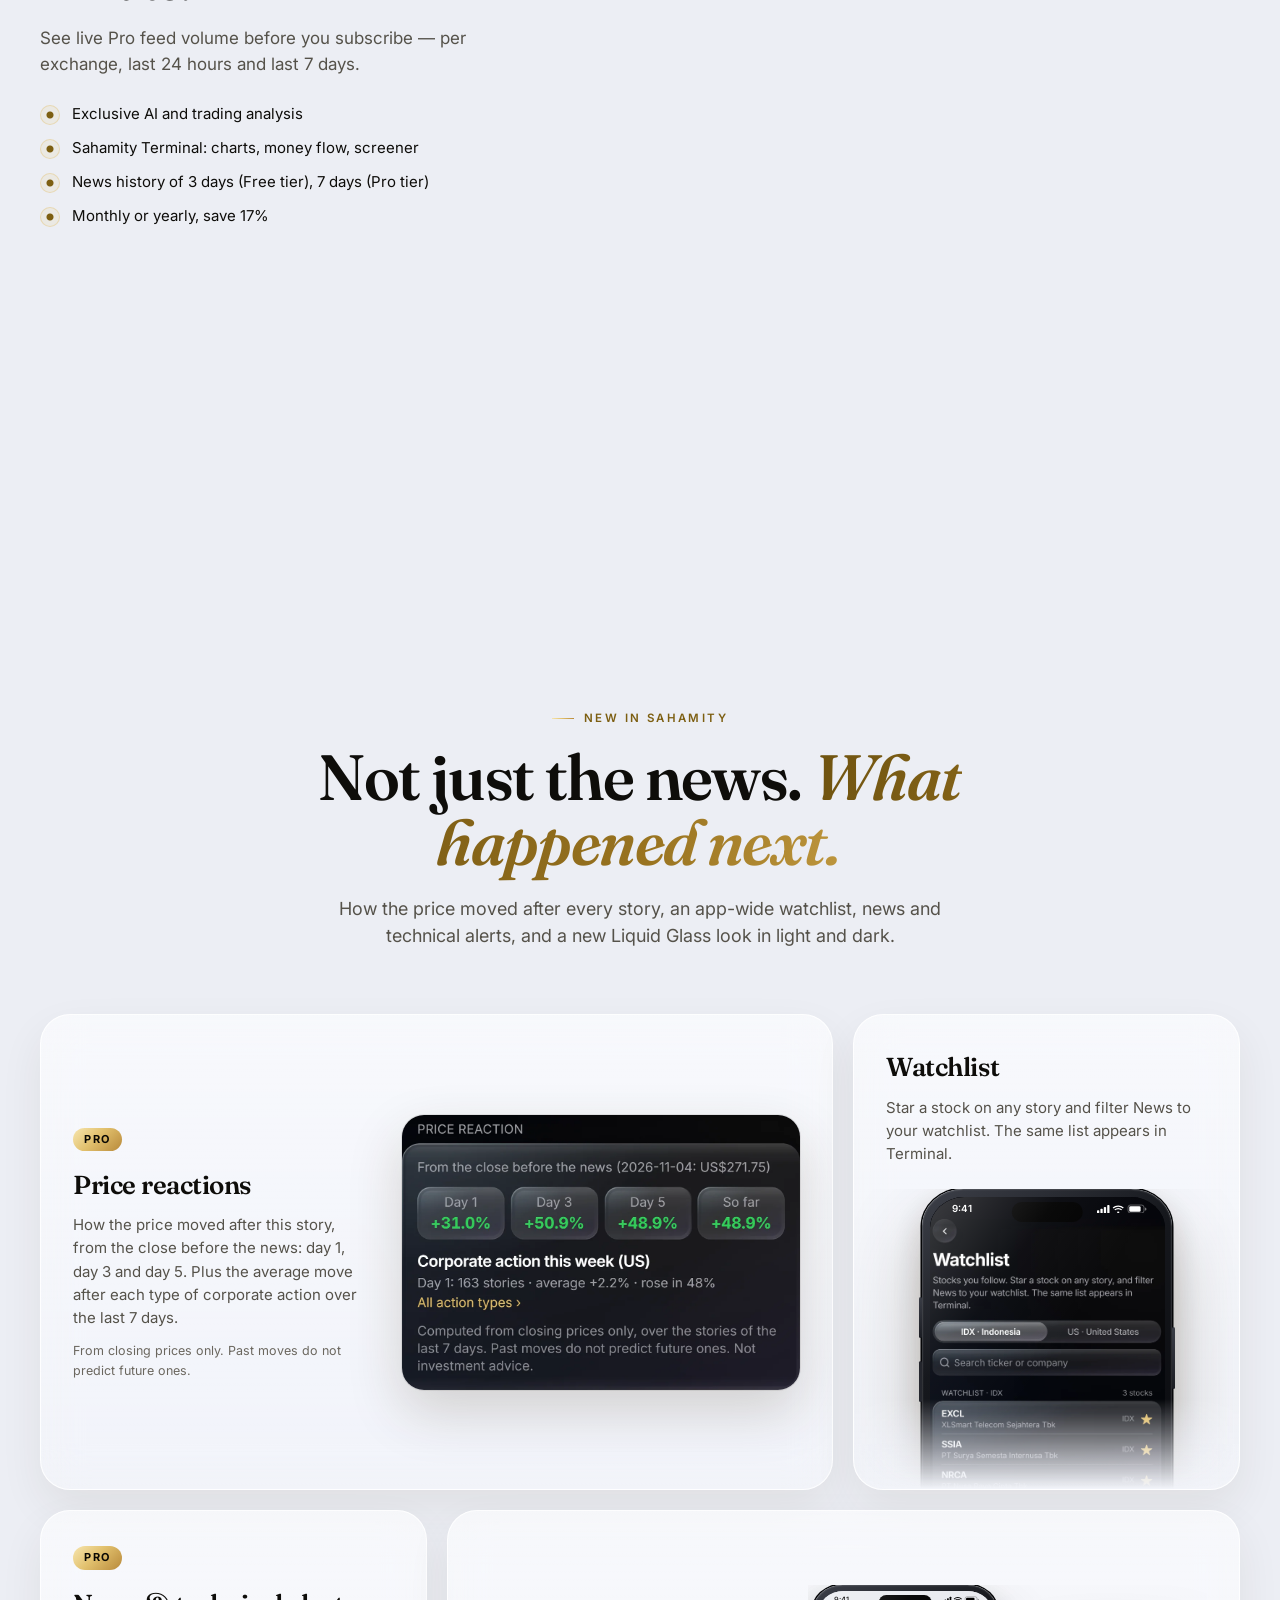
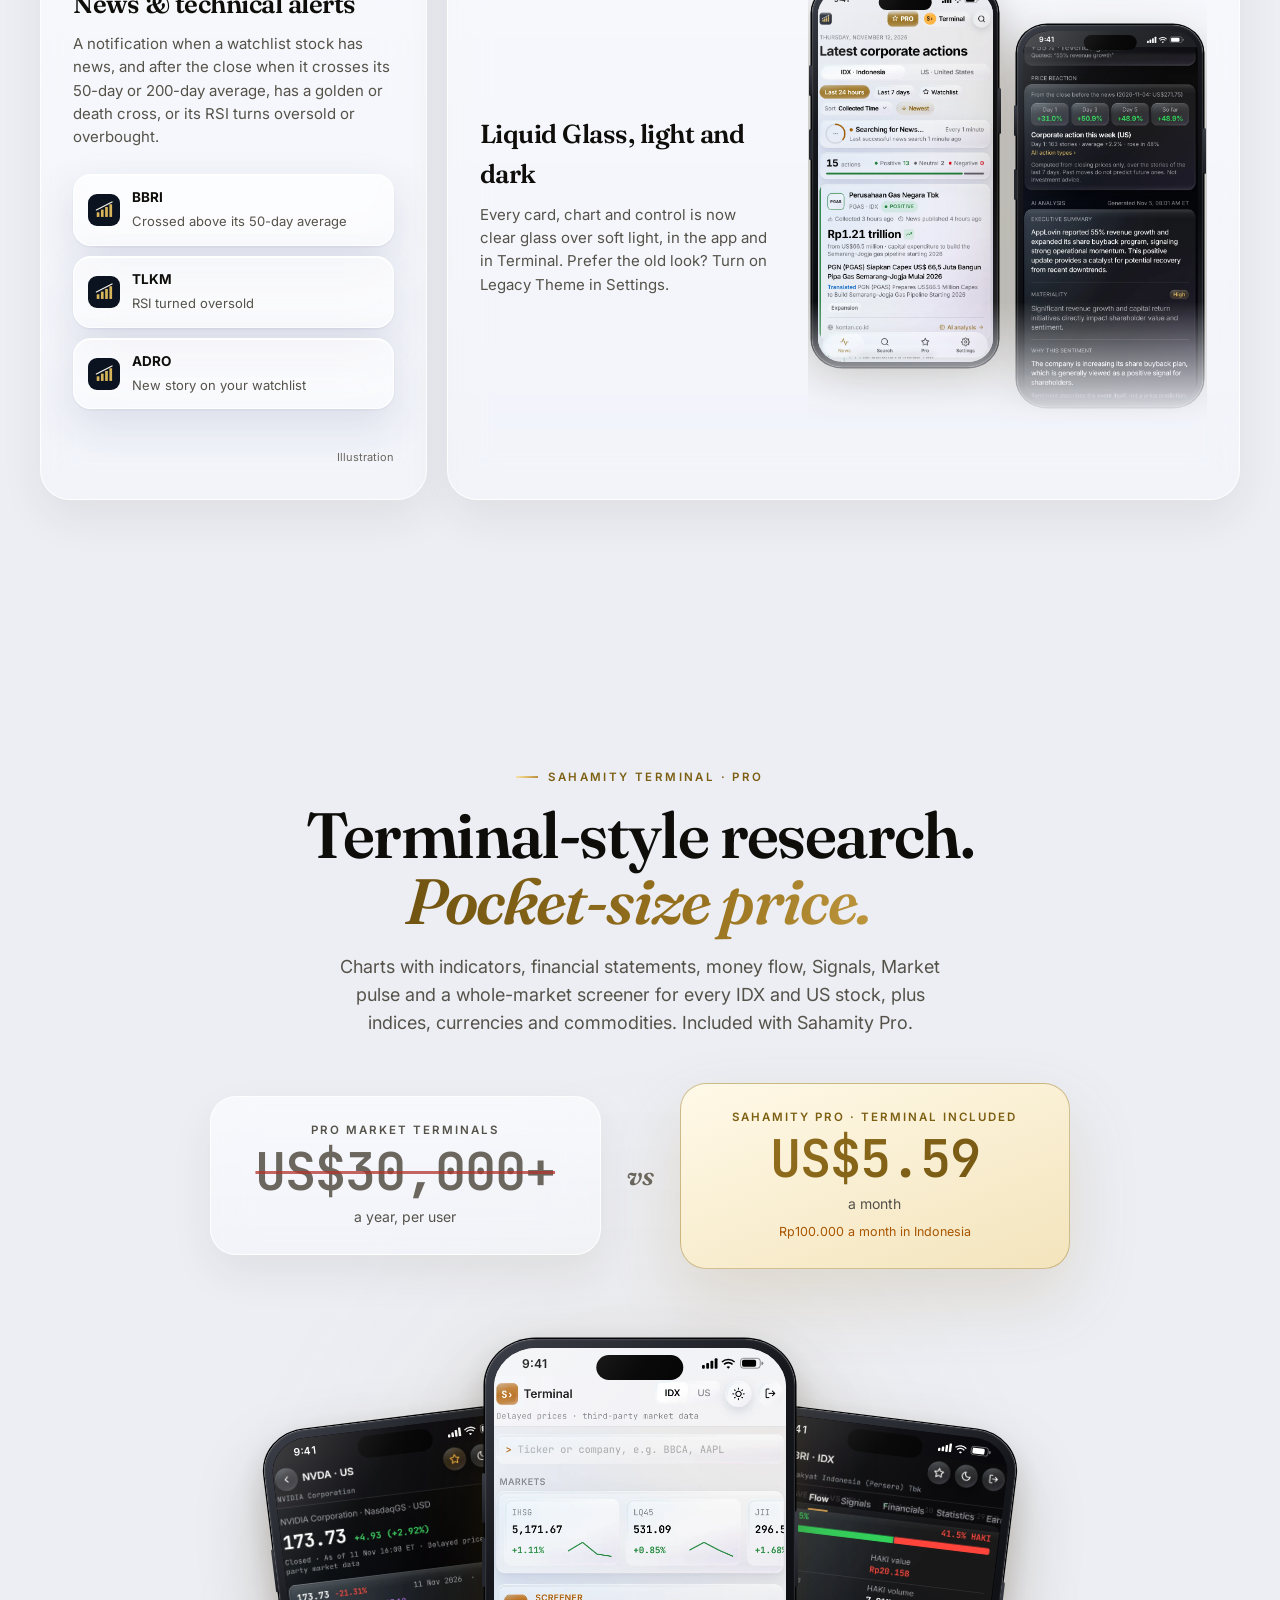
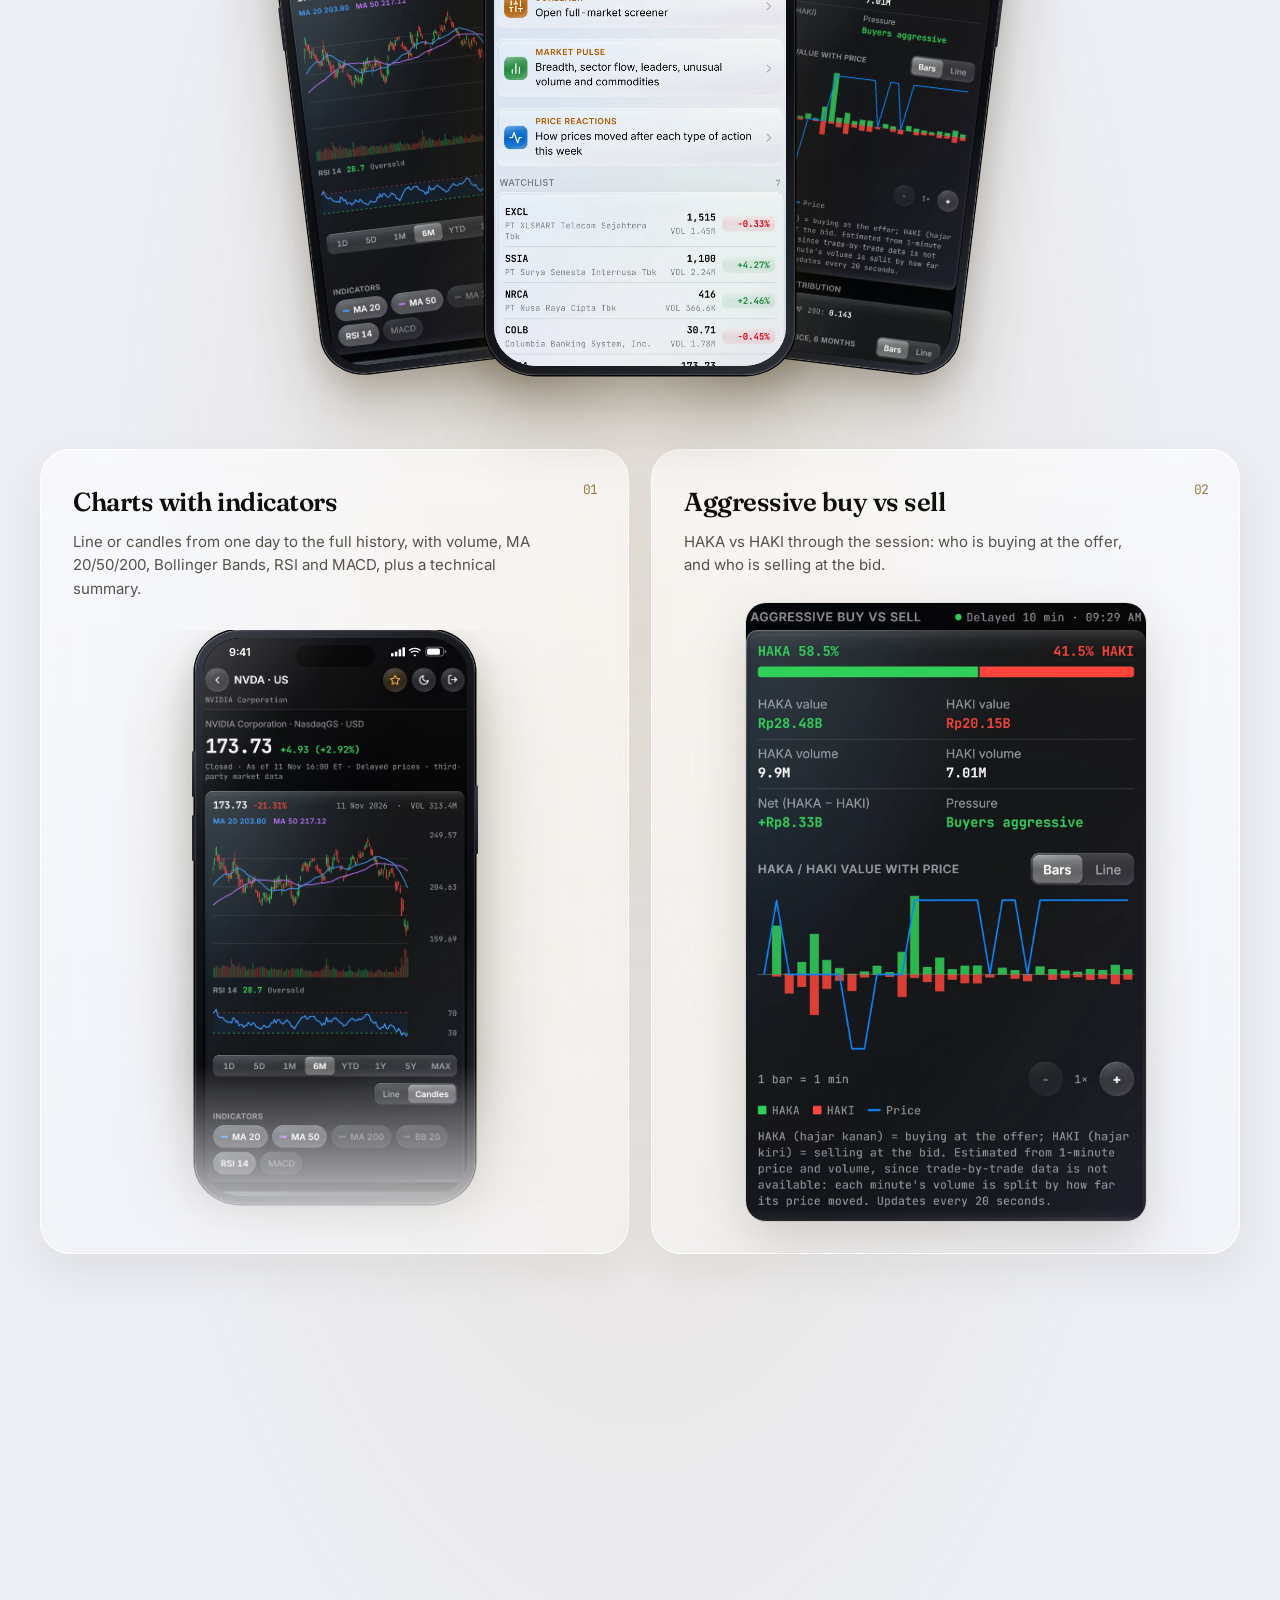
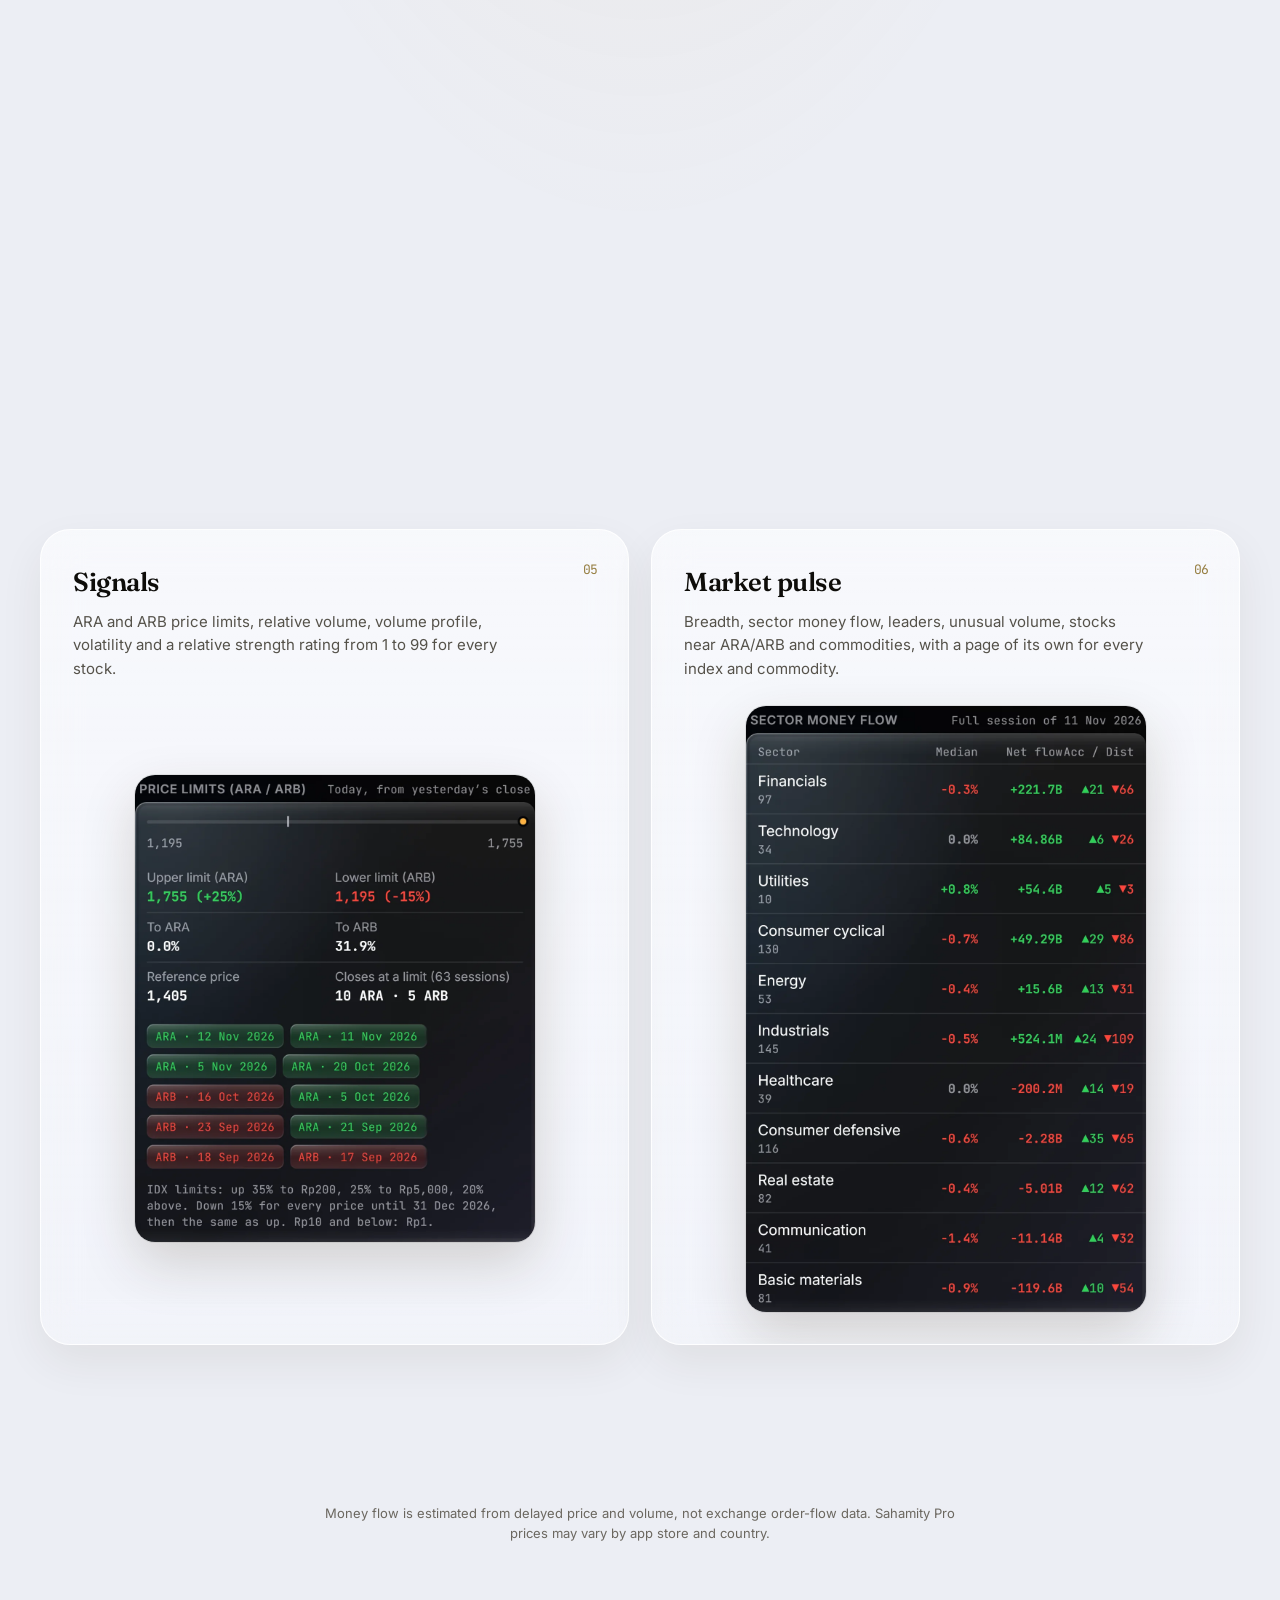
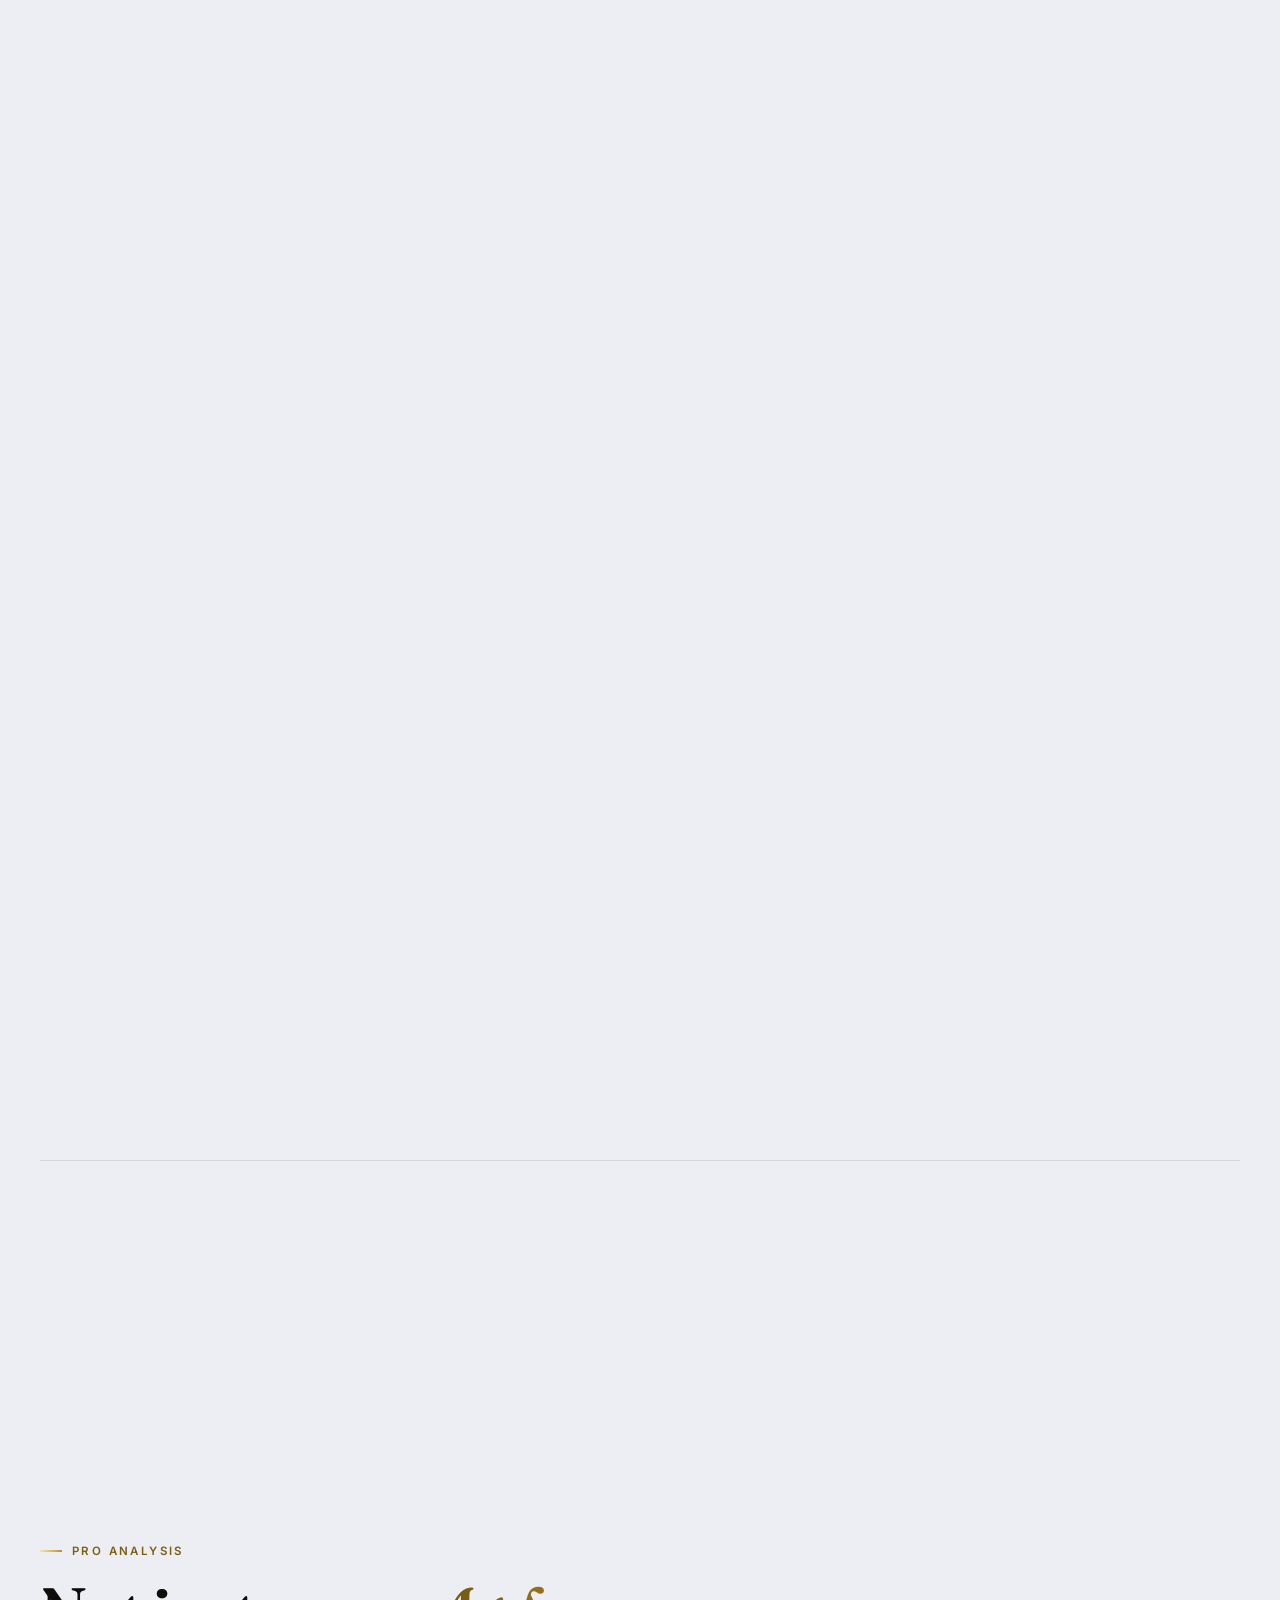
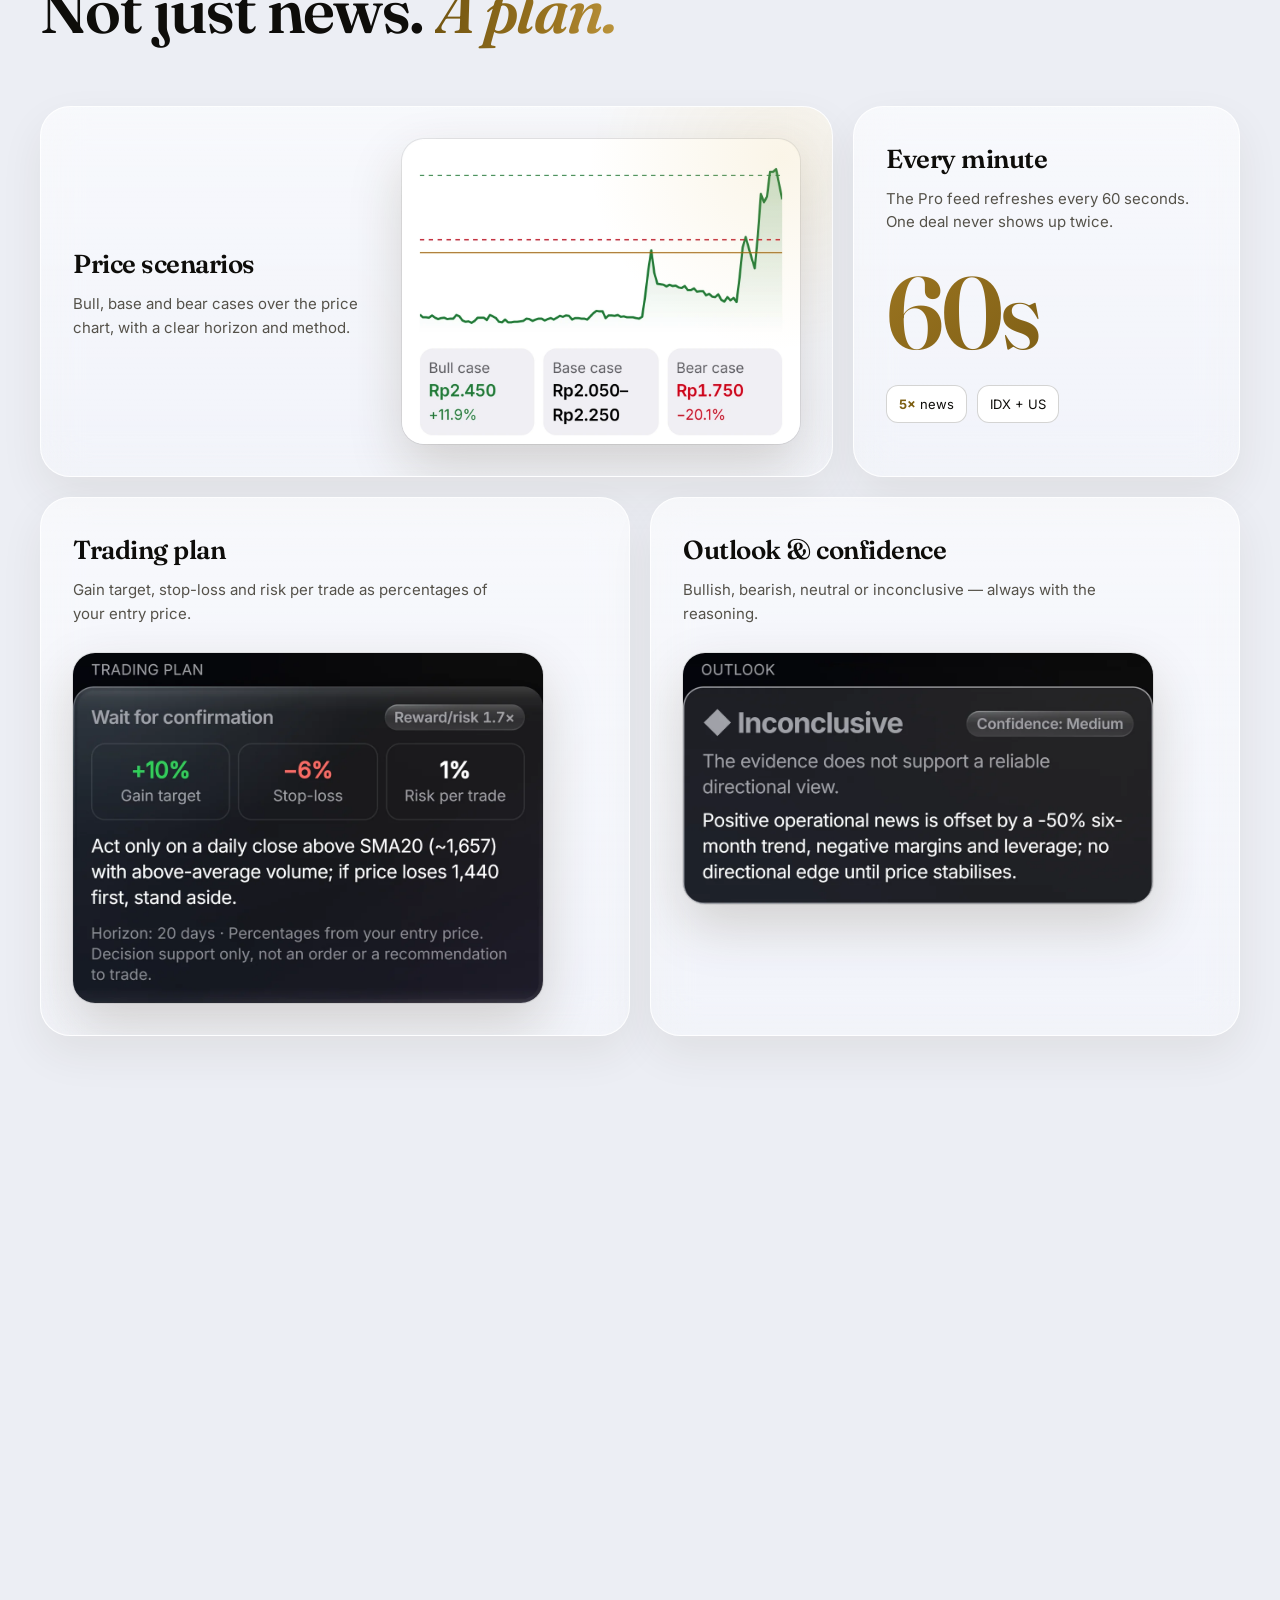
==== commit de50a677: "Terminal: market, currency, yield and commodity pages; empty-state button height" ====
--- a/index.html
+++ b/index.html
@@ -1,13 +1,13 @@
 <!doctype html>
-<html lang="id" data-lang="id" data-shots="3a92100590">
+<html lang="id" data-lang="id" data-shots="71ab76c00c">
 <head>
   <meta charset="utf-8" />
   <meta name="viewport" content="width=device-width, initial-scale=1" />
   <title>Sahamity — Don't find out too late</title>
-  <meta name="description" content="Corporate actions on IDX and US stocks, found within minutes and analysed by AI, plus Sahamity Terminal: candle charts, financials, aggressive buy vs sell, accumulation and a whole-market screener." />
+  <meta name="description" content="Corporate actions on IDX and US stocks, found within minutes and analysed by AI, with price reactions, watchlist and technical alerts, plus Sahamity Terminal: charts with indicators, money flow, Signals, Market pulse and a whole-market screener." />
   <meta name="theme-color" content="#040508" />
   <meta property="og:title" content="Sahamity — Don't find out too late" />
-  <meta property="og:description" content="IDX and US corporate actions within minutes, AI trading plans, and Sahamity Terminal for charts and money flow." />
+  <meta property="og:description" content="IDX and US corporate actions within minutes, AI trading plans, price reactions and alerts, and Sahamity Terminal for charts, money flow and signals." />
   <meta property="og:type" content="website" />
   <meta property="og:url" content="https://sahamity.com/" />
   <meta property="og:site_name" content="Sahamity" />
@@ -48,8 +48,8 @@
   <link rel="preconnect" href="https://fonts.googleapis.com" />
   <link rel="preconnect" href="https://fonts.gstatic.com" crossorigin />
   <link href="https://fonts.googleapis.com/css2?family=Fraunces:ital,opsz,wght@0,9..144,600;1,9..144,600&family=Inter:wght@400;500;600;700&family=JetBrains+Mono:wght@500;600&display=swap" rel="stylesheet" />
-  <link rel="stylesheet" href="/styles.css?v=eb16836569" />
-  <script src="/site.js?v=dd292f1254" defer></script>
+  <link rel="stylesheet" href="/styles.css?v=2fcb5ab2cf" />
+  <script src="/site.js?v=d8d03b5bc2" defer></script>
 </head>
 <body>
   <a class="skip-link" href="#markets"><span lang="id">Lewati ke konten</span><span lang="en">Skip to content</span></a>
@@ -88,6 +88,7 @@
       <a class="link" href="#markets"><span lang="id">Pasar</span><span lang="en">Markets</span></a>
       <a class="link" href="#how"><span lang="id">Cara kerja</span><span lang="en">How it works</span></a>
       <a class="link" href="#tour"><span lang="id">Aplikasi</span><span lang="en">The app</span></a>
+      <a class="link" href="#new"><span lang="id">Baru</span><span lang="en">New</span></a>
       <a class="link" href="#terminal">Terminal</a>
       <a class="link" href="#pricing"><span lang="id">Harga</span><span lang="en">Pricing</span></a>
       <div class="lang" role="group" aria-label="Language">
@@ -113,8 +114,8 @@
             <span lang="en">Don't find out <span class="grad">too late.</span></span>
           </h1>
           <p class="lede reveal" style="--d:.35s">
-            <span lang="id">Harga sudah bergerak, Anda baru tahu? Sahamity menemukan akuisisi, kontrak, dan buyback saham BEI dan AS dalam hitungan menit dari 100+ sumber tepercaya, menganalisisnya dengan AI, lalu menunjukkan grafik dan arus dananya di Sahamity Terminal.</span>
-            <span lang="en">Did the price move before you heard? Sahamity finds acquisitions, contracts and buybacks on IDX and US stocks within minutes from 100+ trusted sources, analyses them with AI, then shows the chart and the money flow in Sahamity Terminal.</span>
+            <span lang="id">Harga sudah bergerak, Anda baru tahu? Sahamity menemukan akuisisi, kontrak, dan buyback saham BEI dan AS dalam hitungan menit dari 100+ sumber tepercaya, menganalisisnya dengan AI, lalu menunjukkan reaksi harga, grafik, dan arus dananya di Sahamity Terminal, kini dengan tampilan kaca baru.</span>
+            <span lang="en">Did the price move before you heard? Sahamity finds acquisitions, contracts and buybacks on IDX and US stocks within minutes from 100+ trusted sources, analyses them with AI, then shows the price reaction, the chart and the money flow in Sahamity Terminal, now in a new glass look.</span>
           </p>
           <div class="cta reveal" style="--d:.5s"><a class="store primary" href="#" data-store="play" aria-label="Google Play">
               <svg width="26" height="26" viewBox="0 0 24 24" aria-hidden="true"><path fill="#34A853" d="M3.6 1.8 13.8 12 3.6 22.2c-.4-.2-.6-.6-.6-1.1V2.9c0-.5.2-.9.6-1.1Z"/><path fill="#FBBC04" d="m18.5 9.5 3 1.7c.8.5.8 1.6 0 2.1l-3 1.7-2.6-2.7 2.6-2.8Z"/><path fill="#EA4335" d="m14.9 13.1 2.4 2.4-11 6.3 8.6-8.7Z"/><path fill="#4285F4" d="m6.3 2.2 11 6.3-2.4 2.4-8.6-8.7Z"/></svg>
@@ -345,13 +346,59 @@
 
 
     <!-- ───── Sahamity Terminal ───── -->
+    <!-- ───── New in v4 ───── -->
+    <section id="new" data-name-id="Baru" data-name-en="New" class="whatsnew">
+      <div class="wrap">
+        <div class="section-head center reveal">
+          <span class="kicker"><span lang="id">Baru di Sahamity</span><span lang="en">New in Sahamity</span></span>
+          <h2><span lang="id">Bukan cuma beritanya. <span class="grad">Juga apa yang terjadi sesudahnya.</span></span><span lang="en">Not just the news. <span class="grad">What happened next.</span></span></h2>
+          <p><span lang="id">Reaksi harga setelah setiap berita, watchlist di seluruh aplikasi, peringatan berita dan teknikal, dan tampilan Liquid Glass yang baru, terang maupun gelap.</span><span lang="en">How the price moved after every story, an app-wide watchlist, news and technical alerts, and a new Liquid Glass look in light and dark.</span></p>
+        </div>
+
+        <div class="bento">
+          <article class="tile wide reveal">
+            <div>
+              <span class="badge-pro">Pro</span>
+              <h3><span lang="id">Reaksi harga</span><span lang="en">Price reactions</span></h3>
+              <p><span lang="id">Bagaimana harga bergerak setelah berita ini, dari penutupan sebelum berita: hari ke-1, ke-3, dan ke-5. Plus rata-rata pergerakan setelah setiap jenis aksi korporasi dalam 7 hari terakhir.</span><span lang="en">How the price moved after this story, from the close before the news: day 1, day 3 and day 5. Plus the average move after each type of corporate action over the last 7 days.</span></p>
+              <p class="fine"><span lang="id">Dari harga penutupan saja. Pergerakan masa lalu tidak memprediksi pergerakan berikutnya.</span><span lang="en">From closing prices only. Past moves do not predict future ones.</span></p>
+            </div>
+            <div class="comp"><img lang="id" data-shot="c-reaction-id" alt="Reaksi harga setelah berita" loading="lazy" /><img lang="en" data-shot="c-reaction-en" alt="Price reaction after a story" loading="lazy" /></div>
+          </article>
+          <article class="tile narrow reveal" style="--d:.1s">
+            <h3>Watchlist</h3>
+            <p><span lang="id">Beri bintang pada saham di berita mana pun, lalu saring News ke watchlist Anda. Daftar yang sama muncul di Terminal.</span><span lang="en">Star a stock on any story and filter News to your watchlist. The same list appears in Terminal.</span></p>
+            <div class="peek"><div class="device"><div class="screen"><div class="island"></div><div class="status"><span>9:41</span><svg width="62" height="12" aria-hidden="true"><use href="#status-icons"/></svg></div><div class="shot"><img lang="id" data-shot="watchlist-id" alt="" loading="lazy" /><img lang="en" data-shot="watchlist-en" alt="" loading="lazy" /></div><div class="glare"></div></div></div></div>
+          </article>
+          <article class="tile narrow reveal">
+            <span class="badge-pro">Pro</span>
+            <h3><span lang="id">Peringatan berita &amp; teknikal</span><span lang="en">News &amp; technical alerts</span></h3>
+            <p><span lang="id">Notifikasi saat saham di watchlist Anda punya berita, dan setelah penutupan saat saham menembus rata-rata 50 atau 200 hari, membentuk golden atau death cross, atau RSI-nya oversold atau overbought.</span><span lang="en">A notification when a watchlist stock has news, and after the close when it crosses its 50-day or 200-day average, has a golden or death cross, or its RSI turns oversold or overbought.</span></p>
+            <div class="alert-stack" aria-hidden="true">
+              <div class="alert-row"><i></i><div><b>BBRI</b><span lang="id">Menembus ke atas rata-rata 50 hari</span><span lang="en">Crossed above its 50-day average</span></div></div>
+              <div class="alert-row"><i></i><div><b>TLKM</b><span lang="id">RSI kini oversold</span><span lang="en">RSI turned oversold</span></div></div>
+              <div class="alert-row"><i></i><div><b>ADRO</b><span lang="id">Berita baru di watchlist Anda</span><span lang="en">New story on your watchlist</span></div></div>
+              <span class="illus"><span lang="id">Ilustrasi</span><span lang="en">Illustration</span></span>
+            </div>
+          </article>
+          <article class="tile wide reveal" style="--d:.1s">
+            <div>
+              <h3><span lang="id">Liquid Glass, terang dan gelap</span><span lang="en">Liquid Glass, light and dark</span></h3>
+              <p><span lang="id">Setiap kartu, grafik, dan tombol kini kaca bening di atas cahaya lembut, di aplikasi dan di Terminal. Lebih suka tampilan lama? Aktifkan Legacy Theme di Pengaturan.</span><span lang="en">Every card, chart and control is now clear glass over soft light, in the app and in Terminal. Prefer the old look? Turn on Legacy Theme in Settings.</span></p>
+            </div>
+            <div class="duo"><div class="device"><div class="screen"><div class="island"></div><div class="status"><span>9:41</span><svg width="62" height="12" aria-hidden="true"><use href="#status-icons"/></svg></div><div class="shot"><img lang="id" data-shot="feed-id" alt="" loading="lazy" /><img lang="en" data-shot="feed-en" alt="" loading="lazy" /></div><div class="glare"></div></div></div><div class="device"><div class="screen"><div class="island"></div><div class="status"><span>9:41</span><svg width="62" height="12" aria-hidden="true"><use href="#status-icons"/></svg></div><div class="shot"><img lang="id" data-shot="event-reaction-id" alt="" loading="lazy" /><img lang="en" data-shot="event-reaction-en" alt="" loading="lazy" /></div><div class="glare"></div></div></div></div>
+          </article>
+        </div>
+      </div>
+    </section>
+
     <section id="terminal" data-name-id="Terminal" data-name-en="Terminal" class="term">
       <div class="term-glow" aria-hidden="true"></div>
       <div class="wrap">
         <div class="section-head center reveal">
           <span class="kicker">Sahamity Terminal · Pro</span>
           <h2><span lang="id">Riset ala terminal. <span class="grad">Harga terjangkau.</span></span><span lang="en">Terminal-style research. <span class="grad">Pocket-size price.</span></span></h2>
-          <p><span lang="id">Grafik candle, laporan keuangan, arus dana, dan penyaring seluruh pasar untuk setiap saham BEI dan AS, sudah termasuk di Sahamity Pro.</span><span lang="en">Candle charts, financial statements, money flow and a whole-market screener for every IDX and US stock, included with Sahamity Pro.</span></p>
+          <p><span lang="id">Grafik dengan indikator, laporan keuangan, arus dana, Sinyal, Denyut pasar, dan penyaring seluruh pasar untuk setiap saham BEI dan AS, plus indeks, mata uang, dan komoditas. Sudah termasuk di Sahamity Pro.</span><span lang="en">Charts with indicators, financial statements, money flow, Signals, Market pulse and a whole-market screener for every IDX and US stock, plus indices, currencies and commodities. Included with Sahamity Pro.</span></p>
         </div>
 
         <div class="vs reveal">
@@ -371,7 +418,7 @@
         </div>
 
         <div class="fan reveal" aria-label="Sahamity Terminal">
-          <div class="device l"><div class="screen"><div class="island"></div><div class="status"><span>9:41</span><svg width="62" height="12" aria-hidden="true"><use href="#status-icons"/></svg></div><div class="shot"><img lang="id" data-shot="t-chart-id" alt="" loading="lazy" /><img lang="en" data-shot="t-chart-en" alt="" loading="lazy" /></div><div class="glare"></div></div></div>
+          <div class="device l"><div class="screen"><div class="island"></div><div class="status"><span>9:41</span><svg width="62" height="12" aria-hidden="true"><use href="#status-icons"/></svg></div><div class="shot"><img lang="id" data-shot="t-chart-us-id" alt="" loading="lazy" /><img lang="en" data-shot="t-chart-us-en" alt="" loading="lazy" /></div><div class="glare"></div></div></div>
           <div class="device c"><div class="screen"><div class="island"></div><div class="status"><span>9:41</span><svg width="62" height="12" aria-hidden="true"><use href="#status-icons"/></svg></div><div class="shot"><img lang="id" data-shot="t-home-id" alt="" loading="lazy" /><img lang="en" data-shot="t-home-en" alt="" loading="lazy" /></div><div class="glare"></div></div></div>
           <div class="device r"><div class="screen"><div class="island"></div><div class="status"><span>9:41</span><svg width="62" height="12" aria-hidden="true"><use href="#status-icons"/></svg></div><div class="shot"><img lang="id" data-shot="t-flow-id" alt="" loading="lazy" /><img lang="en" data-shot="t-flow-en" alt="" loading="lazy" /></div><div class="glare"></div></div></div>
         </div>
@@ -379,9 +426,9 @@
         <div class="term-grid">
           <article class="tcard reveal">
             <span class="tnum mono">01</span>
-            <h3><span lang="id">Candle di setiap rentang</span><span lang="en">Candles on every range</span></h3>
-            <p><span lang="id">Grafik garis atau candle dari satu hari hingga seluruh riwayat, dengan volume, untuk saham BEI dan AS.</span><span lang="en">Line or candle charts from one day to the full history, with volume, for IDX and US stocks.</span></p>
-            <div class="comp"><img lang="id" data-shot="c-chart-id" alt="Grafik candle BBRI" loading="lazy" /><img lang="en" data-shot="c-chart-en" alt="BBRI candle chart" loading="lazy" /></div>
+            <h3><span lang="id">Grafik dengan indikator</span><span lang="en">Charts with indicators</span></h3>
+            <p><span lang="id">Garis atau candle dari satu hari hingga seluruh riwayat, dengan volume, MA 20/50/200, Bollinger Bands, RSI, dan MACD, plus ringkasan teknikal.</span><span lang="en">Line or candles from one day to the full history, with volume, MA 20/50/200, Bollinger Bands, RSI and MACD, plus a technical summary.</span></p>
+            <div class="peek"><div class="device"><div class="screen"><div class="island"></div><div class="status"><span>9:41</span><svg width="62" height="12" aria-hidden="true"><use href="#status-icons"/></svg></div><div class="shot"><img lang="id" data-shot="t-chart-us-id" alt="Grafik NVDA dengan indikator" loading="lazy" /><img lang="en" data-shot="t-chart-us-en" alt="NVDA chart with indicators" loading="lazy" /></div><div class="glare"></div></div></div></div>
           </article>
           <article class="tcard reveal" style="--d:.1s">
             <span class="tnum mono">02</span>
@@ -401,10 +448,22 @@
             <p><span lang="id">Saring setiap saham berdasarkan kapitalisasi, perubahan, volume, P/E, dividen, atau arus dana, termasuk akumulasi dan beli agresif.</span><span lang="en">Sort every stock by market cap, change, volume, P/E, dividend yield or money flow, including accumulation and aggressive buying.</span></p>
             <div class="peek"><div class="device"><div class="screen"><div class="island"></div><div class="status"><span>9:41</span><svg width="62" height="12" aria-hidden="true"><use href="#status-icons"/></svg></div><div class="shot"><img lang="id" data-shot="t-screener-id" alt="" loading="lazy" /><img lang="en" data-shot="t-screener-en" alt="" loading="lazy" /></div><div class="glare"></div></div></div></div>
           </article>
+          <article class="tcard reveal">
+            <span class="tnum mono">05</span>
+            <h3><span lang="id">Sinyal</span><span lang="en">Signals</span></h3>
+            <p><span lang="id">Batas ARA dan ARB, volume relatif, profil volume, volatilitas, dan peringkat kekuatan relatif 1 sampai 99 untuk setiap saham.</span><span lang="en">ARA and ARB price limits, relative volume, volume profile, volatility and a relative strength rating from 1 to 99 for every stock.</span></p>
+            <div class="comp"><img lang="id" data-shot="c-limits-id" alt="Batas harga ARA / ARB" loading="lazy" /><img lang="en" data-shot="c-limits-en" alt="ARA / ARB price limits" loading="lazy" /></div>
+          </article>
+          <article class="tcard reveal" style="--d:.1s">
+            <span class="tnum mono">06</span>
+            <h3><span lang="id">Denyut pasar</span><span lang="en">Market pulse</span></h3>
+            <p><span lang="id">Breadth, arus dana per sektor, pemimpin, volume tak biasa, saham dekat ARA/ARB, dan komoditas, dengan halaman sendiri untuk setiap indeks dan komoditas.</span><span lang="en">Breadth, sector money flow, leaders, unusual volume, stocks near ARA/ARB and commodities, with a page of its own for every index and commodity.</span></p>
+            <div class="comp"><img lang="id" data-shot="c-sectors-id" alt="Arus dana per sektor" loading="lazy" /><img lang="en" data-shot="c-sectors-en" alt="Sector money flow" loading="lazy" /></div>
+          </article>
         </div>
 
         <div class="term-chips reveal">
-          <span><span lang="id">Laporan keuangan</span><span lang="en">Financial statements</span></span><span><span lang="id">Statistik</span><span lang="en">Statistics</span></span><span><span lang="id">Laba</span><span lang="en">Earnings</span></span><span><span lang="id">Kepemilikan</span><span lang="en">Ownership</span></span><span><span lang="id">Analis</span><span lang="en">Analysts</span></span><span><span lang="id">Watchlist di akun Anda</span><span lang="en">Watchlist on your account</span></span><span><span lang="id">Riset AI per saham</span><span lang="en">AI research per stock</span></span><span><span lang="id">Mode gelap &amp; terang</span><span lang="en">Dark &amp; light mode</span></span>
+          <span><span lang="id">Laporan keuangan</span><span lang="en">Financial statements</span></span><span><span lang="id">Statistik</span><span lang="en">Statistics</span></span><span><span lang="id">Laba</span><span lang="en">Earnings</span></span><span><span lang="id">Kepemilikan</span><span lang="en">Ownership</span></span><span><span lang="id">Analis</span><span lang="en">Analysts</span></span><span><span lang="id">Watchlist di akun Anda</span><span lang="en">Watchlist on your account</span></span><span><span lang="id">Riset AI per saham</span><span lang="en">AI research per stock</span></span><span><span lang="id">Arus dana langsung</span><span lang="en">Live money flow</span></span><span><span lang="id">Indeks, mata uang &amp; komoditas</span><span lang="en">Indices, currencies &amp; commodities</span></span><span><span lang="id">Reaksi harga per jenis aksi</span><span lang="en">Price reactions by action type</span></span><span><span lang="id">Mode gelap &amp; terang</span><span lang="en">Dark &amp; light mode</span></span>
         </div>
         <p class="term-note"><span lang="id">Arus dana diperkirakan dari harga dan volume tertunda, bukan data order bursa. Harga Sahamity Pro dapat berbeda per toko aplikasi dan negara.</span><span lang="en">Money flow is estimated from delayed price and volume, not exchange order-flow data. Sahamity Pro prices may vary by app store and country.</span></p>
       </div>
@@ -416,19 +475,19 @@
         <div class="section-head center reveal">
           <span class="kicker"><span lang="id">Bersih sejak dirancang</span><span lang="en">Clean by design</span></span>
           <h2><span lang="id">Analisis saham, <span class="grad">tanpa ribet.</span></span><span lang="en">Stock analysis, <span class="grad">without the clutter.</span></span></h2>
-          <p><span lang="id">Data jelas, keputusan jelas. Satu kartu rapi per berita, grafik yang mudah dibaca, dan angka yang langsung terlihat.</span><span lang="en">Clear data, clear decisions. One clean card per story, charts you can read at a glance, and the numbers up front.</span></p>
+          <p><span lang="id">Data jelas, keputusan jelas. Satu kartu kaca per berita, grafik yang mudah dibaca, dan angka yang langsung terlihat.</span><span lang="en">Clear data, clear decisions. One glass card per story, charts you can read at a glance, and the numbers up front.</span></p>
         </div>
       </div>
       <div class="gallery reveal" tabindex="0" aria-label="Sahamity">
         <figure><div class="device"><div class="screen"><div class="island"></div><div class="status"><span>9:41</span><svg width="62" height="12" aria-hidden="true"><use href="#status-icons"/></svg></div><div class="shot"><img lang="id" data-shot="feed-us-id" alt="" loading="lazy" /><img lang="en" data-shot="feed-us-en" alt="" loading="lazy" /></div><div class="glare"></div></div></div><figcaption><span lang="id">Feed bursa AS</span><span lang="en">US feed</span></figcaption></figure>
         <figure><div class="device"><div class="screen"><div class="island"></div><div class="status"><span>9:41</span><svg width="62" height="12" aria-hidden="true"><use href="#status-icons"/></svg></div><div class="shot"><img lang="id" data-shot="event-us-id" alt="" loading="lazy" /><img lang="en" data-shot="event-us-en" alt="" loading="lazy" /></div><div class="glare"></div></div></div><figcaption><span lang="id">Detail berita</span><span lang="en">Story detail</span></figcaption></figure>
         <figure><div class="device"><div class="screen"><div class="island"></div><div class="status"><span>9:41</span><svg width="62" height="12" aria-hidden="true"><use href="#status-icons"/></svg></div><div class="shot"><img lang="id" data-shot="t-chart-us-id" alt="" loading="lazy" /><img lang="en" data-shot="t-chart-us-en" alt="" loading="lazy" /></div><div class="glare"></div></div></div><figcaption><span lang="id">Grafik MSFT</span><span lang="en">MSFT chart</span></figcaption></figure>
-        <figure><div class="device"><div class="screen"><div class="island"></div><div class="status"><span>9:41</span><svg width="62" height="12" aria-hidden="true"><use href="#status-icons"/></svg></div><div class="shot"><img lang="id" data-shot="t-financials-id" alt="" loading="lazy" /><img lang="en" data-shot="t-financials-en" alt="" loading="lazy" /></div><div class="glare"></div></div></div><figcaption><span lang="id">Laporan keuangan</span><span lang="en">Financials</span></figcaption></figure>
-        <figure><div class="device"><div class="screen"><div class="island"></div><div class="status"><span>9:41</span><svg width="62" height="12" aria-hidden="true"><use href="#status-icons"/></svg></div><div class="shot"><img lang="id" data-shot="t-acc-id" alt="" loading="lazy" /><img lang="en" data-shot="t-acc-en" alt="" loading="lazy" /></div><div class="glare"></div></div></div><figcaption><span lang="id">Akumulasi</span><span lang="en">Accumulation</span></figcaption></figure>
+        <figure><div class="device"><div class="screen"><div class="island"></div><div class="status"><span>9:41</span><svg width="62" height="12" aria-hidden="true"><use href="#status-icons"/></svg></div><div class="shot"><img lang="id" data-shot="t-signals-id" alt="" loading="lazy" /><img lang="en" data-shot="t-signals-en" alt="" loading="lazy" /></div><div class="glare"></div></div></div><figcaption><span lang="id">Sinyal</span><span lang="en">Signals</span></figcaption></figure>
+        <figure><div class="device"><div class="screen"><div class="island"></div><div class="status"><span>9:41</span><svg width="62" height="12" aria-hidden="true"><use href="#status-icons"/></svg></div><div class="shot"><img lang="id" data-shot="t-pulse-id" alt="" loading="lazy" /><img lang="en" data-shot="t-pulse-en" alt="" loading="lazy" /></div><div class="glare"></div></div></div><figcaption><span lang="id">Denyut pasar</span><span lang="en">Market pulse</span></figcaption></figure>
       </div>
       <div class="wrap">
         <div class="points">
-          <div class="reveal"><b><span lang="id">Gelap &amp; terang</span><span lang="en">Dark &amp; light</span></b><span lang="id">Terminal punya mode sendiri, terpisah dari aplikasi.</span><span lang="en">Terminal has its own mode, apart from the app.</span></div>
+          <div class="reveal"><b>Liquid Glass</b><span lang="id">Terang &amp; gelap; Terminal punya mode sendiri. Legacy Theme untuk tampilan lama.</span><span lang="en">Light &amp; dark; Terminal has its own mode. Legacy Theme for the old look.</span></div>
           <div class="reveal" style="--d:.08s"><b><span lang="id">Dwibahasa</span><span lang="en">Bilingual</span></b><span lang="id">Bahasa Indonesia dan English, judul asing diterjemahkan.</span><span lang="en">Bahasa Indonesia and English, foreign headlines translated.</span></div>
           <div class="reveal" style="--d:.16s"><b><span lang="id">Satu ketukan</span><span lang="en">One tap</span></b><span lang="id">Beralih antara BEI dan bursa AS.</span><span lang="en">Switch between IDX and US exchanges.</span></div>
           <div class="reveal" style="--d:.24s"><b class="mono"><span lang="id">1.234,5</span><span lang="en">1,234.5</span></b><span lang="id">Angka rata dan mudah dibandingkan.</span><span lang="en">Aligned figures, easy to compare.</span></div>
@@ -495,6 +554,7 @@
               <li class="off"><span lang="id">5X lebih banyak berita setiap 1 menit</span><span lang="en">5X more news every 1 minute</span></li>
               <li class="off"><span lang="id">Prospek, rencana trading, skenario harga</span><span lang="en">Outlook, trading plan, price scenarios</span></li>
               <li class="off"><span lang="id">Analisis teknikal &amp; fundamental</span><span lang="en">Technical &amp; fundamental analysis</span></li>
+              <li class="off"><span lang="id">Peringatan berita &amp; teknikal, reaksi harga</span><span lang="en">News &amp; technical alerts, price reactions</span></li>
               <li class="off"><span>Sahamity Terminal</span></li>
             </ul>
           </div>
@@ -509,7 +569,8 @@
               <li><span lang="id">Riwayat berita 7 hari</span><span lang="en">7-day news history</span></li>
               <li><span lang="id">Prospek, keyakinan, skenario harga &amp; stop-loss</span><span lang="en">Outlook, confidence, price scenarios &amp; stop-loss</span></li>
               <li><span lang="id">Analisis teknikal &amp; fundamental</span><span lang="en">Technical &amp; fundamental analysis</span></li>
-              <li><span><b>Sahamity Terminal</b> <span lang="id">· grafik, arus dana, penyaring</span><span lang="en">· charts, money flow, screener</span></span></li>
+              <li><span lang="id">Peringatan berita &amp; teknikal, reaksi harga</span><span lang="en">News &amp; technical alerts, price reactions</span></li>
+              <li><span><b>Sahamity Terminal</b> <span lang="id">· grafik, arus dana, sinyal, denyut pasar</span><span lang="en">· charts, money flow, signals, market pulse</span></span></li>
             </ul>
           </div>
           <div class="plan pro best reveal" style="--d:.2s">
@@ -523,7 +584,8 @@
               <li><span lang="id">Riwayat berita 7 hari</span><span lang="en">7-day news history</span></li>
               <li><span lang="id">Prospek, keyakinan, skenario harga &amp; stop-loss</span><span lang="en">Outlook, confidence, price scenarios &amp; stop-loss</span></li>
               <li><span lang="id">Analisis teknikal &amp; fundamental</span><span lang="en">Technical &amp; fundamental analysis</span></li>
-              <li><span><b>Sahamity Terminal</b> <span lang="id">· grafik, arus dana, penyaring</span><span lang="en">· charts, money flow, screener</span></span></li>
+              <li><span lang="id">Peringatan berita &amp; teknikal, reaksi harga</span><span lang="en">News &amp; technical alerts, price reactions</span></li>
+              <li><span><b>Sahamity Terminal</b> <span lang="id">· grafik, arus dana, sinyal, denyut pasar</span><span lang="en">· charts, money flow, signals, market pulse</span></span></li>
             </ul>
           </div>
         </div>
--- a/styles.css
+++ b/styles.css
@@ -615,3 +615,65 @@
 .jump-btn.next.top svg { transform: rotate(180deg); }
 html[data-theme='light'] .jump-btn { box-shadow: 0 12px 30px rgba(60, 45, 15, 0.14); }
 @media (max-width: 900px) { .jump-dots { display: none; } .jump-btn { width: 42px; height: 42px; } }
+
+/* ═════ v4: Liquid Glass ═════
+   The app's v4 look: clear glass panes over four soft lights (the Terminal's amber, blue, green and indigo),
+   a bright rim and a sheen across the top of each pane. Screenshots are the v4 app with Liquid Glass on. */
+:root { --glass-1: rgba(255, 255, 255, 0.075); --glass-2: rgba(255, 255, 255, 0.025); --glass-rim: rgba(255, 255, 255, 0.11); --glass-hi: rgba(255, 255, 255, 0.2); --glass-lift: 0 18px 50px rgba(0, 0, 0, 0.42), 0 1px 2px rgba(0, 0, 0, 0.3); }
+html[data-theme='light'] { --bg: #eceef4; --screen: #e9ebf2; --glass-1: rgba(255, 255, 255, 0.62); --glass-2: rgba(255, 255, 255, 0.34); --glass-rim: rgba(255, 255, 255, 0.85); --glass-hi: #fff; --glass-lift: 0 16px 44px rgba(40, 50, 95, 0.12), 0 1px 3px rgba(40, 50, 95, 0.08); }
+
+/* The lights behind the glass, fixed to the viewport so every section sits over them. */
+body::before { content: ''; position: fixed; inset: -10vmax; z-index: -1; pointer-events: none;
+  background:
+    radial-gradient(38vmax 38vmax at 88% 8%, rgba(255, 179, 64, 0.16), transparent 70%),
+    radial-gradient(40vmax 40vmax at 4% 46%, rgba(10, 132, 255, 0.15), transparent 70%),
+    radial-gradient(36vmax 36vmax at 92% 84%, rgba(48, 209, 88, 0.09), transparent 70%),
+    radial-gradient(34vmax 34vmax at 8% 98%, rgba(94, 92, 230, 0.13), transparent 70%); }
+html[data-theme='light'] body::before { background:
+    radial-gradient(38vmax 38vmax at 88% 8%, rgba(255, 159, 10, 0.12), transparent 70%),
+    radial-gradient(40vmax 40vmax at 4% 46%, rgba(0, 122, 255, 0.12), transparent 70%),
+    radial-gradient(36vmax 36vmax at 92% 84%, rgba(52, 199, 89, 0.10), transparent 70%),
+    radial-gradient(34vmax 34vmax at 8% 98%, rgba(94, 92, 230, 0.10), transparent 70%); }
+body { background: transparent; }
+.aurora i:nth-child(1) { background: radial-gradient(circle, rgba(255, 179, 64, 0.24), transparent 62%); }
+.aurora i:nth-child(2) { background: radial-gradient(circle, rgba(10, 132, 255, 0.22), transparent 60%); }
+.aurora i:nth-child(3) { background: radial-gradient(circle, rgba(94, 92, 230, 0.18), transparent 60%); }
+html[data-theme='light'] .aurora i:nth-child(2) { background: radial-gradient(circle, rgba(0, 122, 255, 0.14), transparent 60%); }
+
+/* Glass panes */
+.step, .tile, .tcard, .plan, .market, .vs-side, .alert-row {
+  background: linear-gradient(180deg, var(--glass-1), var(--glass-2));
+  border: 1px solid var(--glass-rim);
+  -webkit-backdrop-filter: blur(22px) saturate(160%); backdrop-filter: blur(22px) saturate(160%);
+  box-shadow: inset 0 1px 0 var(--glass-hi), inset 0 -1px 0 rgba(255, 255, 255, 0.04), var(--glass-lift); }
+html[data-theme='light'] .step, html[data-theme='light'] .tile, html[data-theme='light'] .tcard, html[data-theme='light'] .plan, html[data-theme='light'] .market, html[data-theme='light'] .vs-side, html[data-theme='light'] .alert-row {
+  background: linear-gradient(180deg, var(--glass-1), var(--glass-2)); border-color: var(--glass-rim); }
+.tile:hover, .tcard:hover, .step:hover { border-color: rgba(255, 179, 64, 0.38); }
+.nav .bar { -webkit-backdrop-filter: blur(24px) saturate(170%); backdrop-filter: blur(24px) saturate(170%); box-shadow: inset 0 1px 0 var(--glass-hi), var(--glass-lift); }
+
+/* Phone frame sized for the v4 captures (content area of a 393-point-wide phone). */
+.device { aspect-ratio: 390 / 800; }
+.device .shot img { object-position: top center; }
+
+/* v4 cards are shown whole. */
+.cut, .cut-haka, .cut-acc, .cut-haka-top { aspect-ratio: auto; }
+.cut img { height: auto; }
+
+/* What's new */
+.badge-pro { display: inline-block; margin-bottom: 14px; padding: 4px 11px; border-radius: 999px; font: 700 11px/1.4 var(--sans); letter-spacing: 1.5px; text-transform: uppercase; color: #0b0904; background: var(--gold); }
+.tile .fine { margin-top: 12px; font-size: 12.5px; color: var(--faint); }
+.tile .peek { margin: 24px -32px -32px; height: 300px; overflow: hidden; display: flex; justify-content: center; -webkit-mask: linear-gradient(#000 70%, transparent); mask: linear-gradient(#000 70%, transparent); }
+.tile .peek .device { flex: none; width: min(250px, 80%); align-self: flex-start; transition: transform 0.8s var(--ease); }
+.tile:hover .peek .device { transform: translateY(-12px); }
+.alert-stack { position: relative; margin-top: 26px; display: grid; gap: 10px; }
+.alert-row { display: flex; align-items: center; gap: 12px; padding: 12px 14px; border-radius: 18px; }
+.alert-row i { flex: none; width: 32px; height: 32px; border-radius: 9px; background: url('/logo.png') center / cover; }
+.alert-row b { display: block; font-size: 13.5px; }
+.alert-row span { font-size: 13px; color: var(--muted); }
+.illus { justify-self: end; font-size: 11px; color: var(--faint); }
+.duo { justify-self: end; width: 100%; max-width: 400px; height: 440px; padding: 0 4px; overflow: hidden; display: grid; grid-template-columns: 1fr 1fr; gap: 18px; -webkit-mask: linear-gradient(#000 72%, transparent); mask: linear-gradient(#000 72%, transparent); }
+.duo .device:nth-child(2) { margin-top: 40px; }
+@media (max-width: 900px) { .tile .peek { margin: 22px -24px -24px; } .duo { margin-top: 24px; height: 380px; } }
+.duo .device { width: 100%; min-width: 0; }
+/* A phone in a Terminal card fills the card's height, so it never floats low in a tall row. */
+.tcard .peek { flex: 1 1 auto; height: auto; min-height: 330px; margin-top: 4px; }
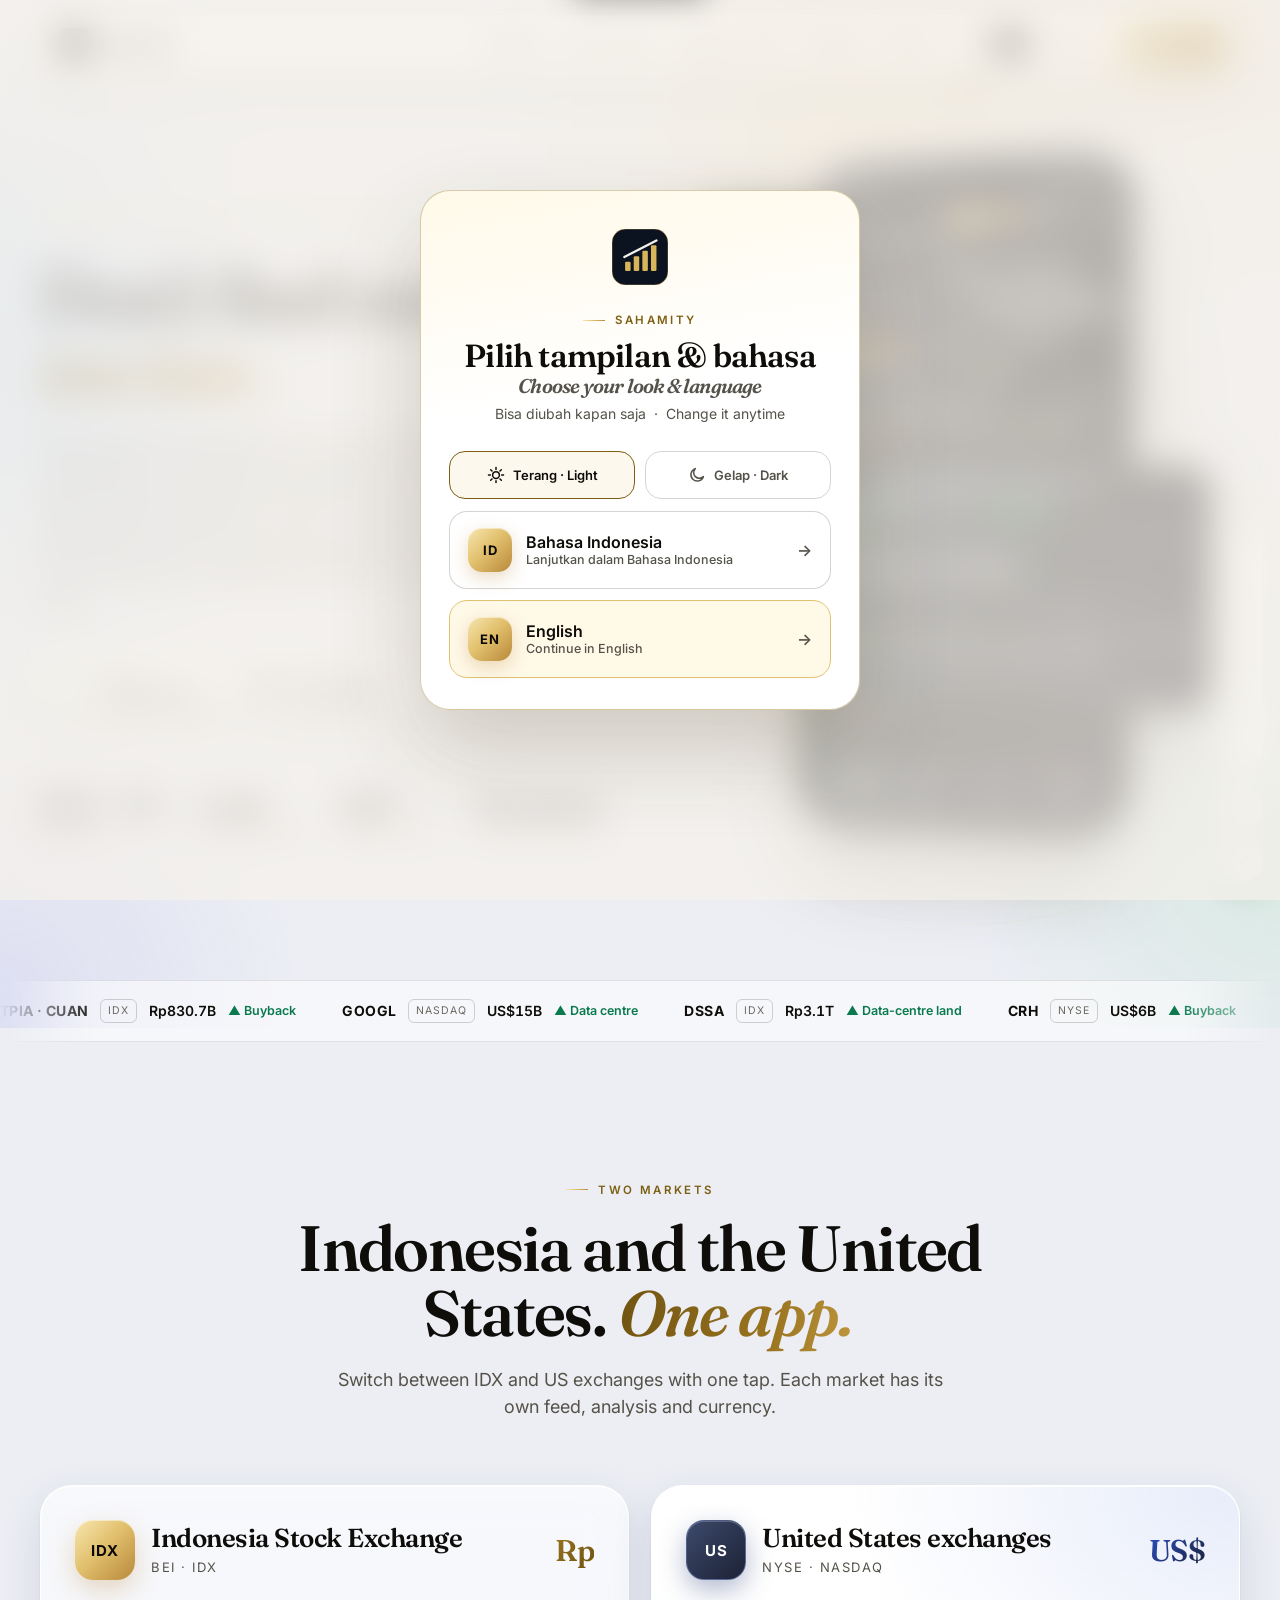
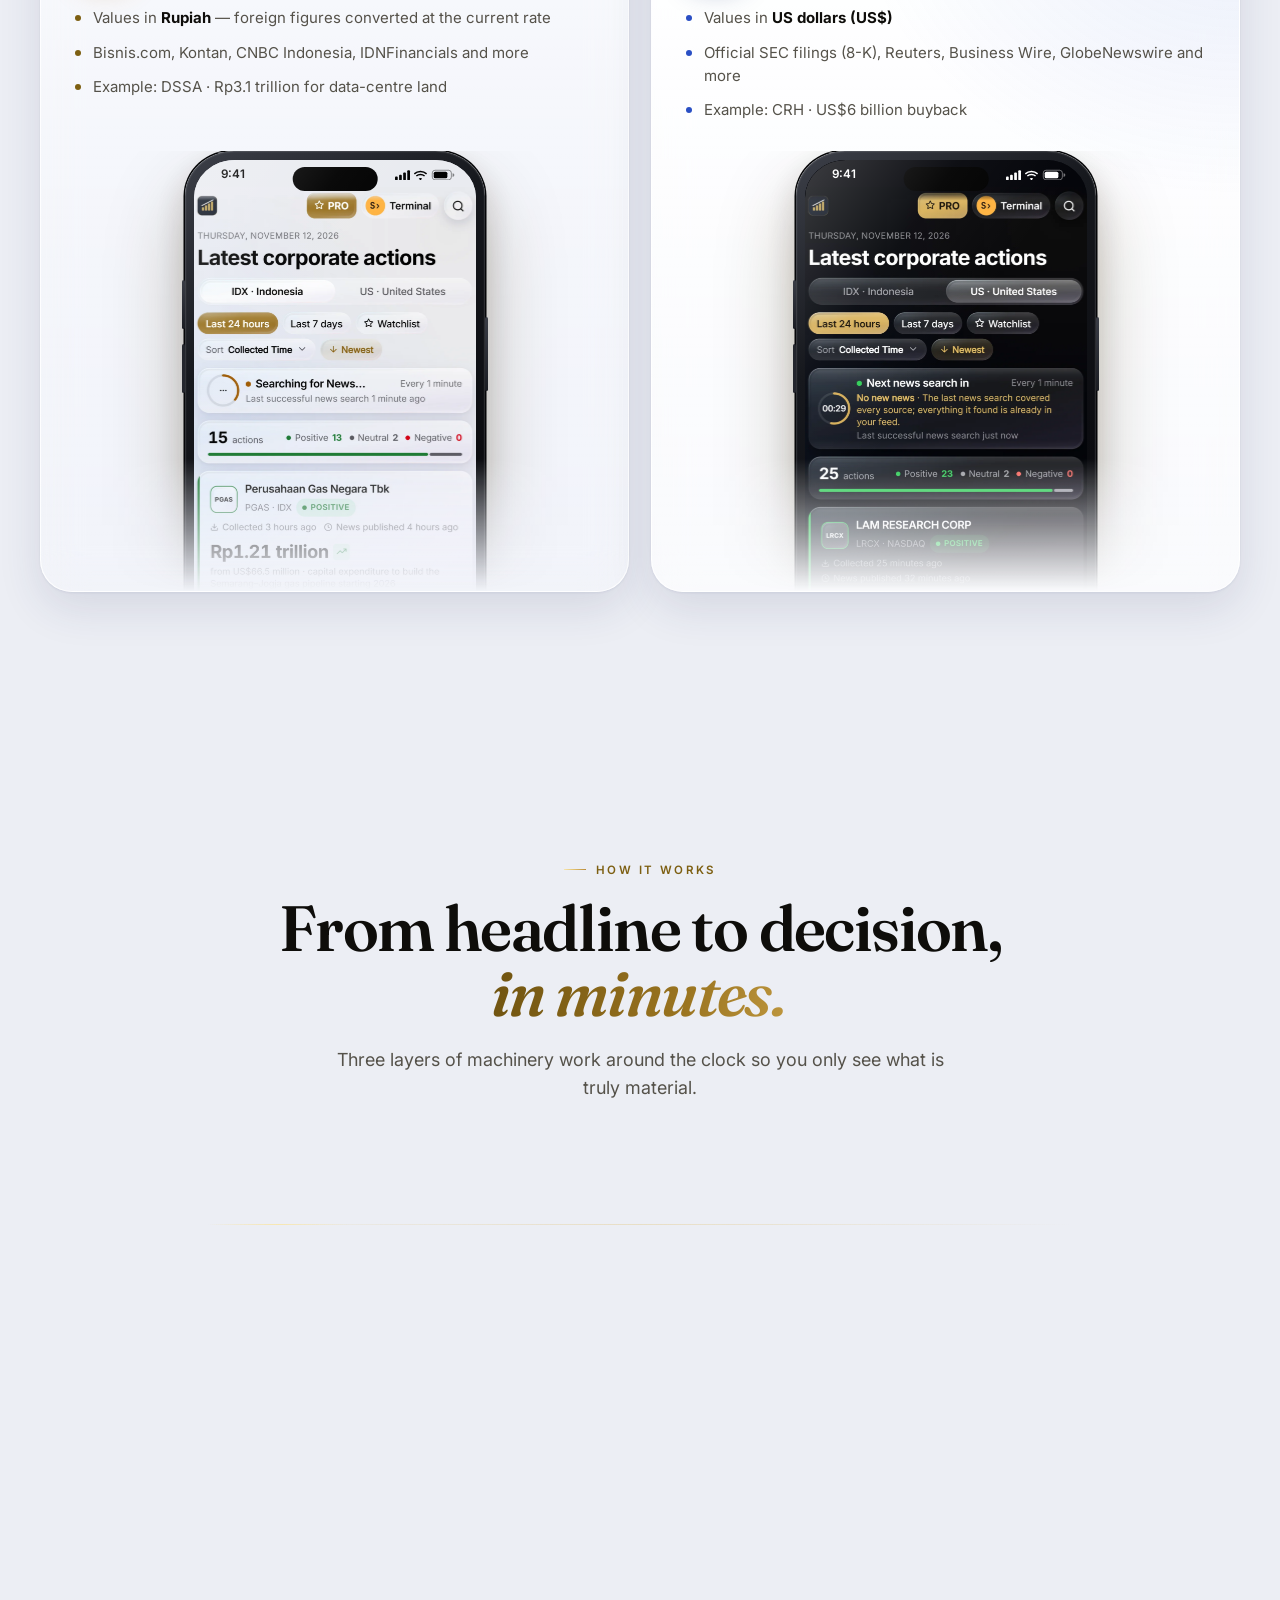
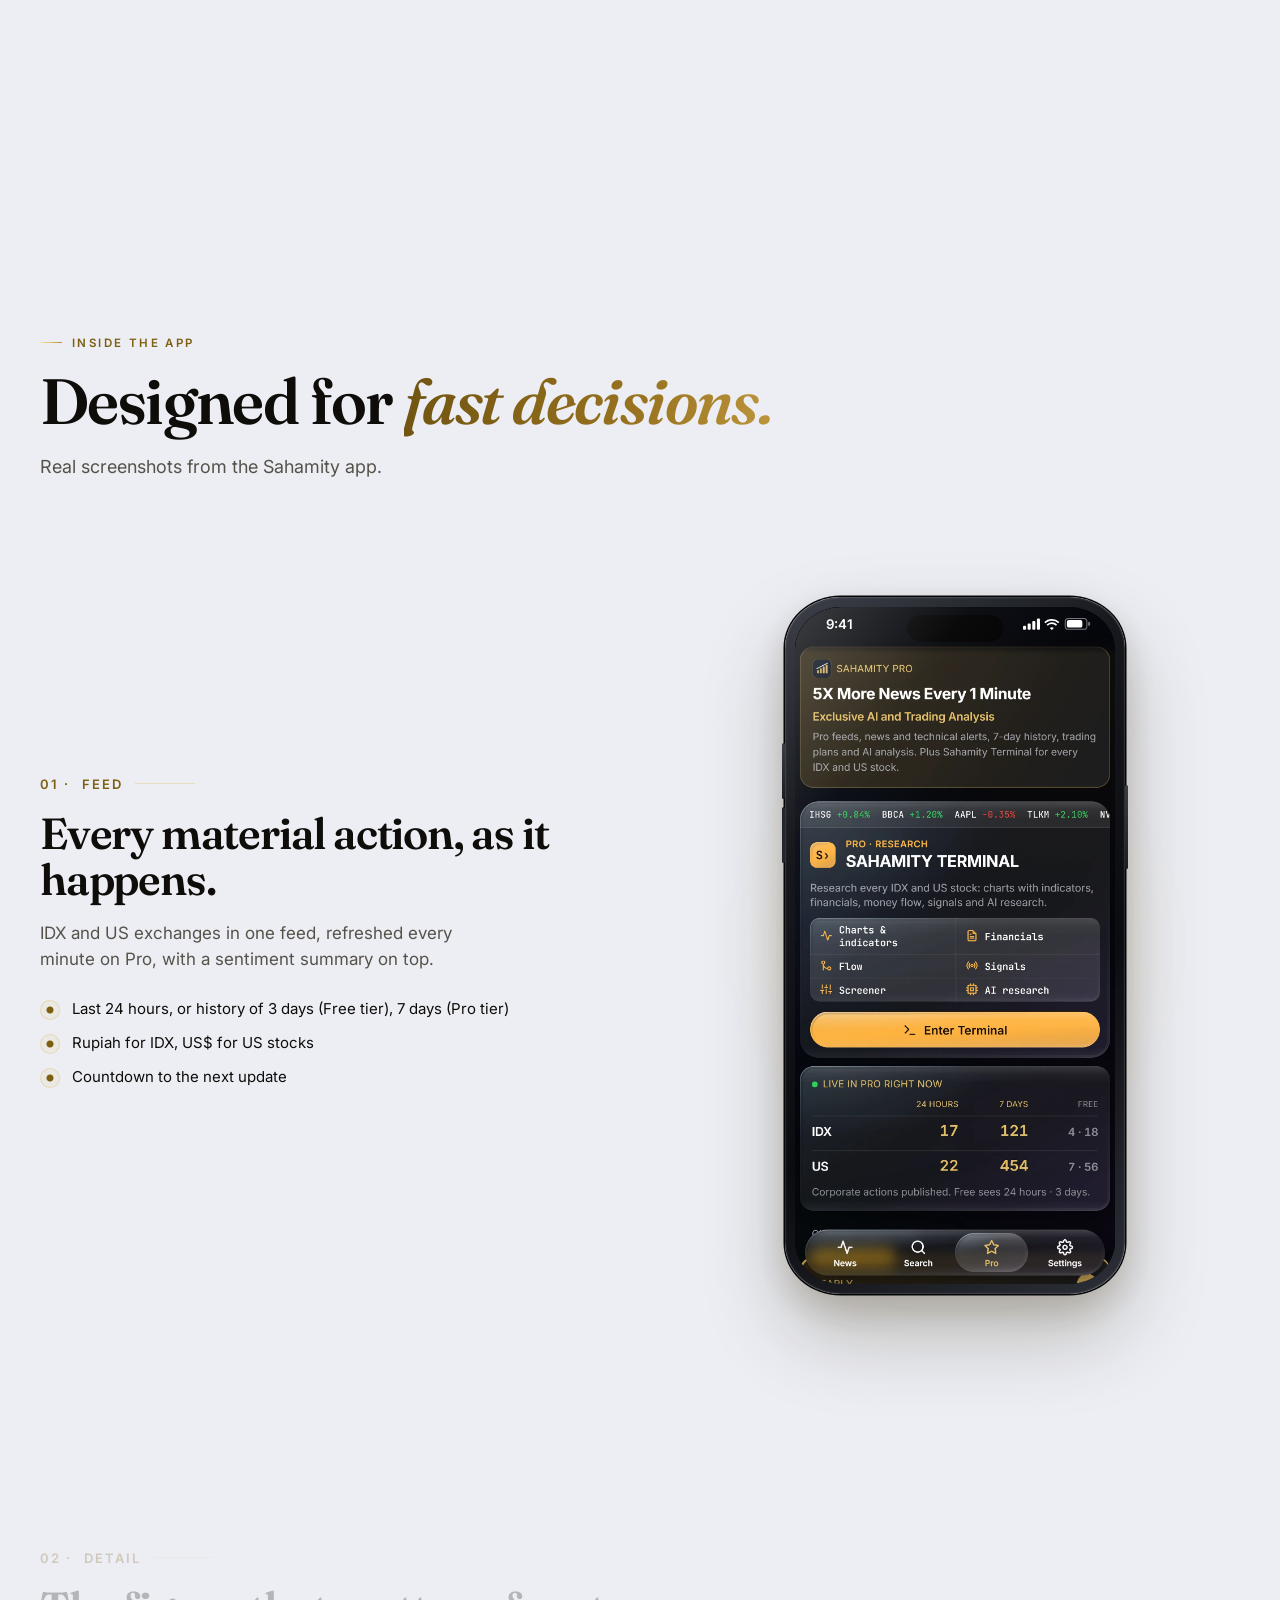
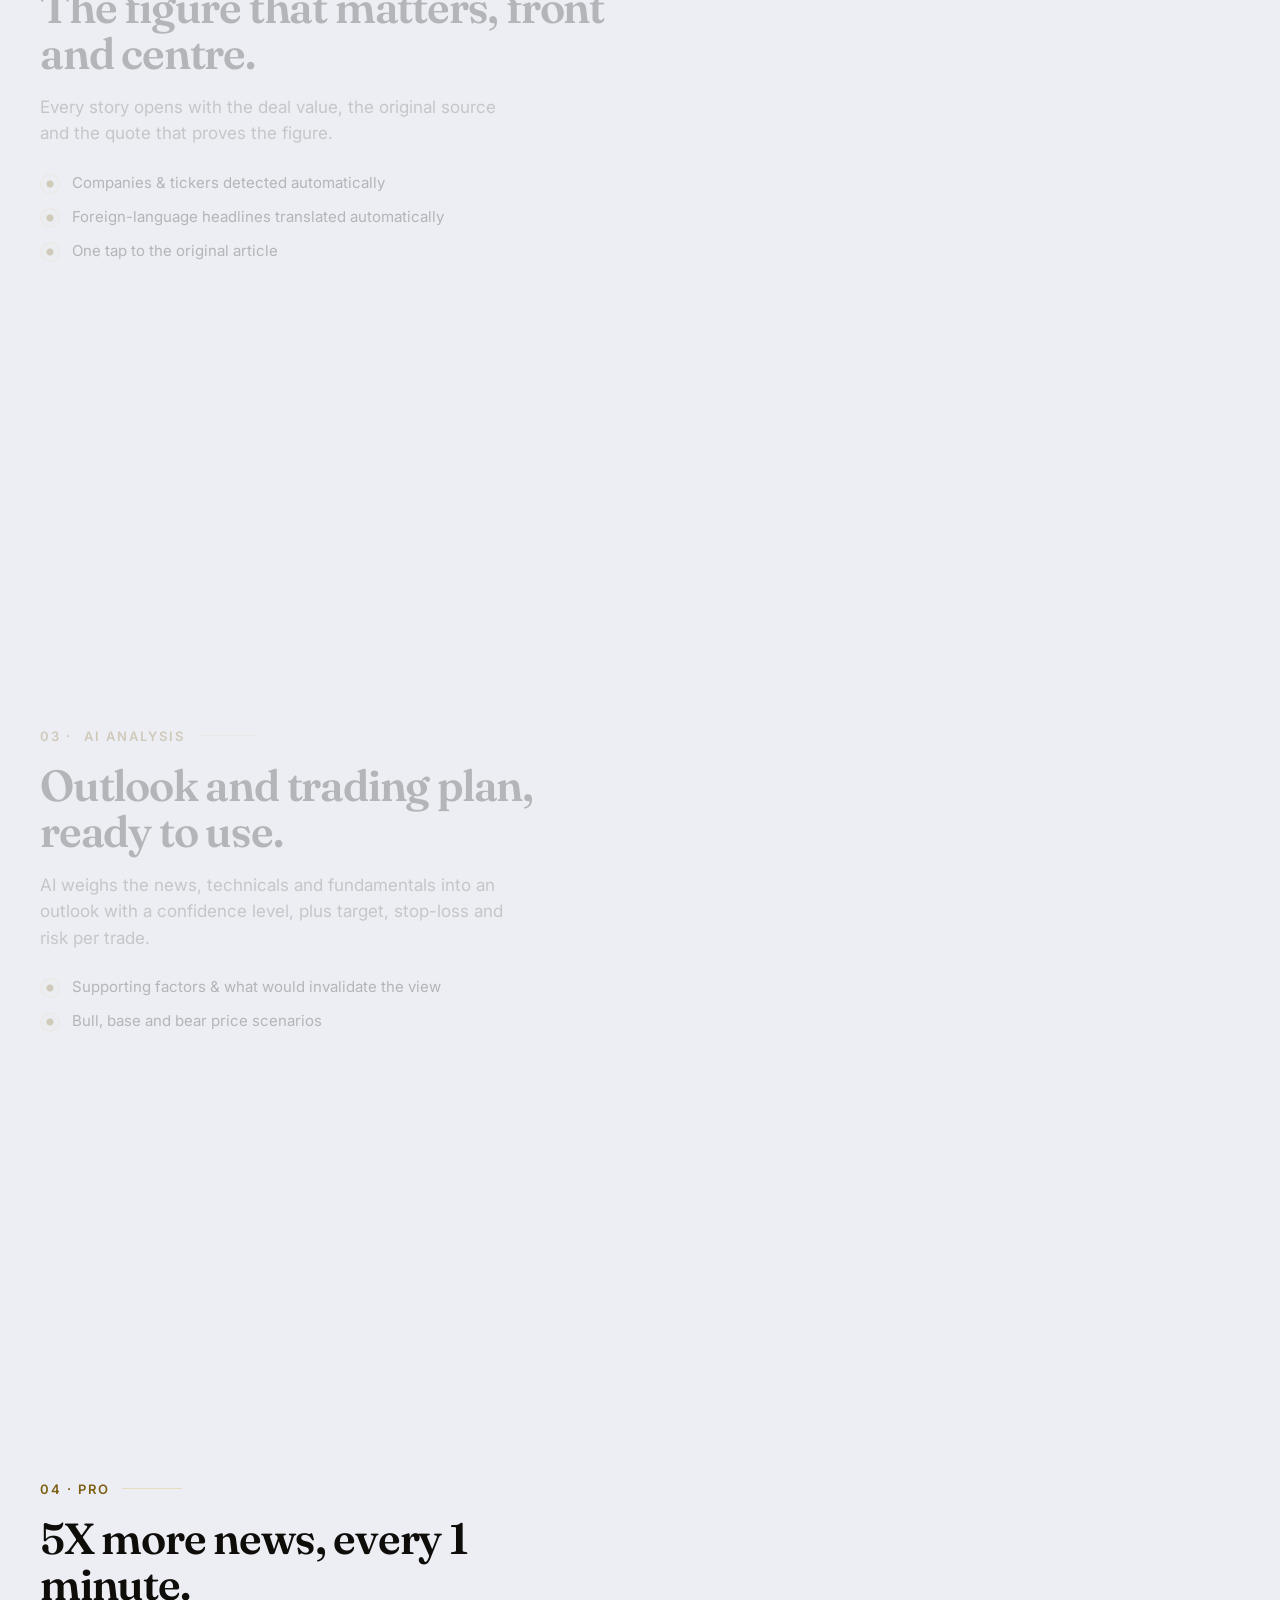
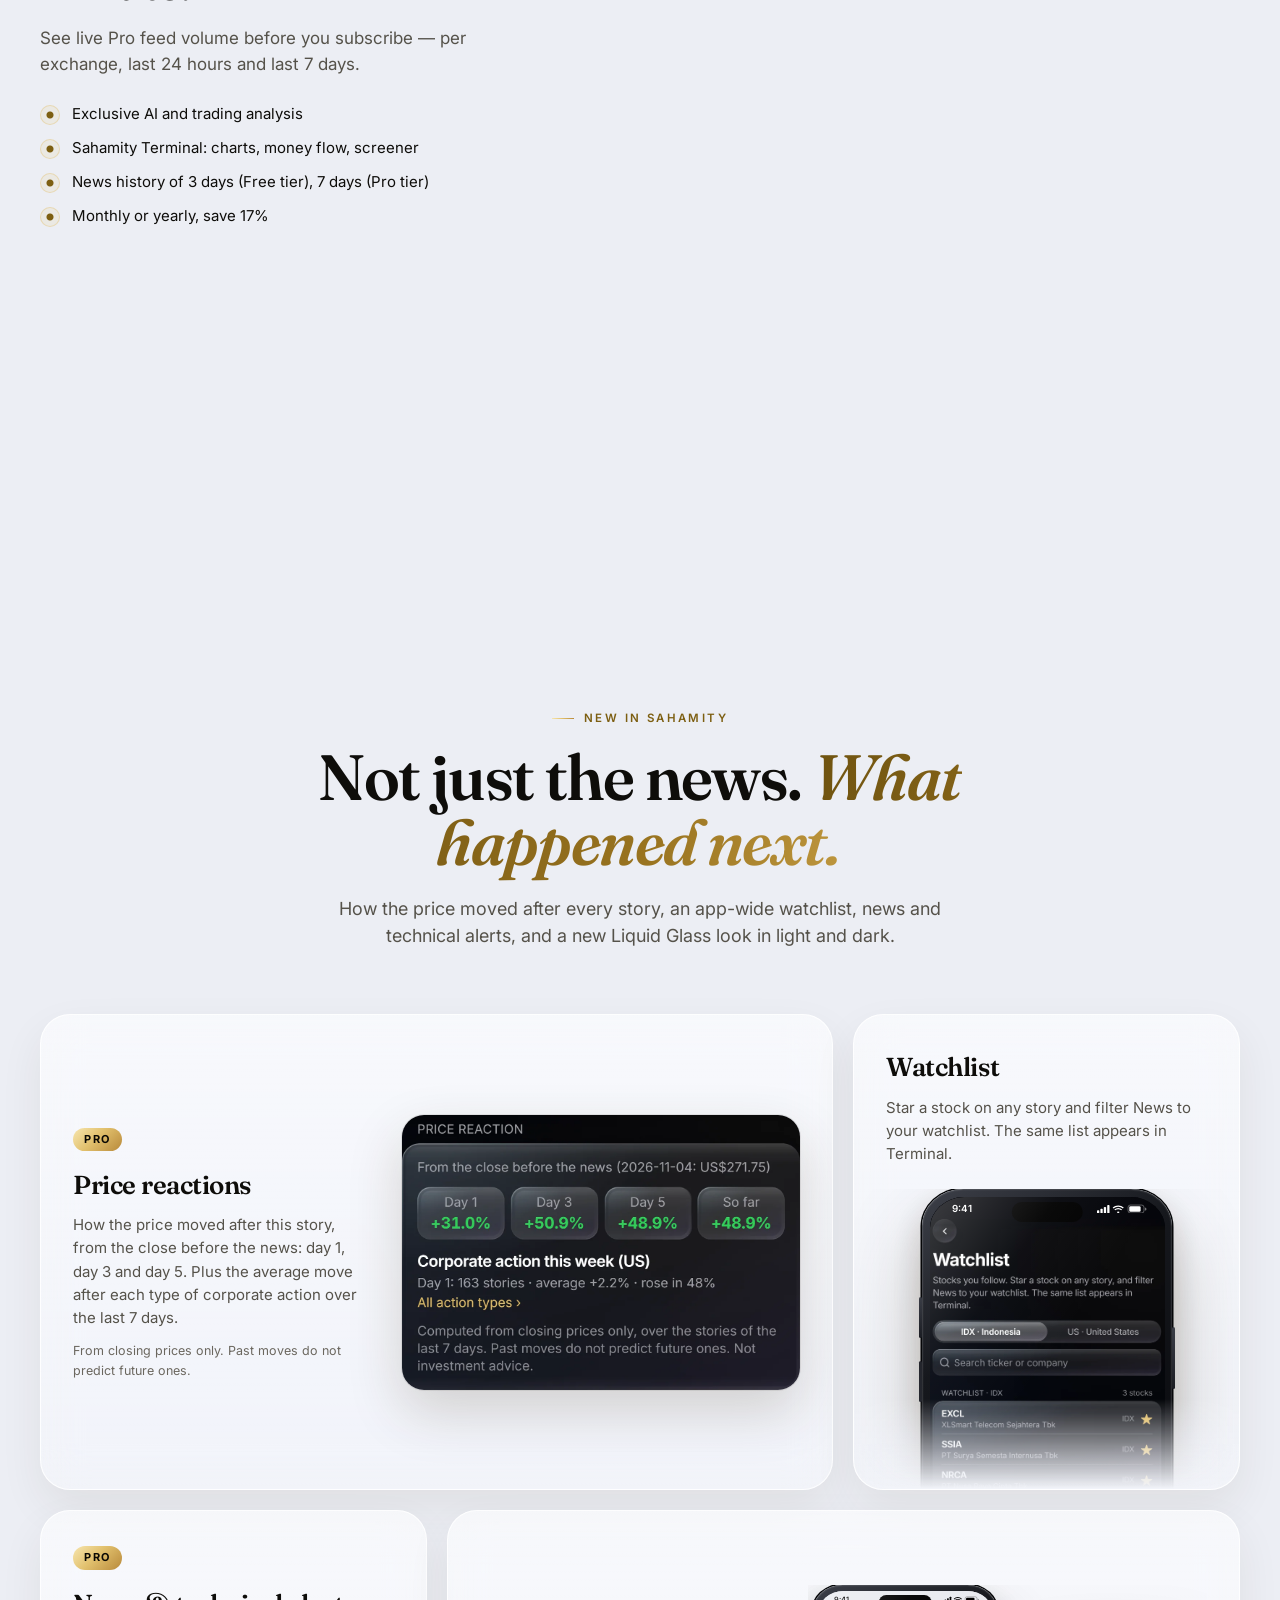
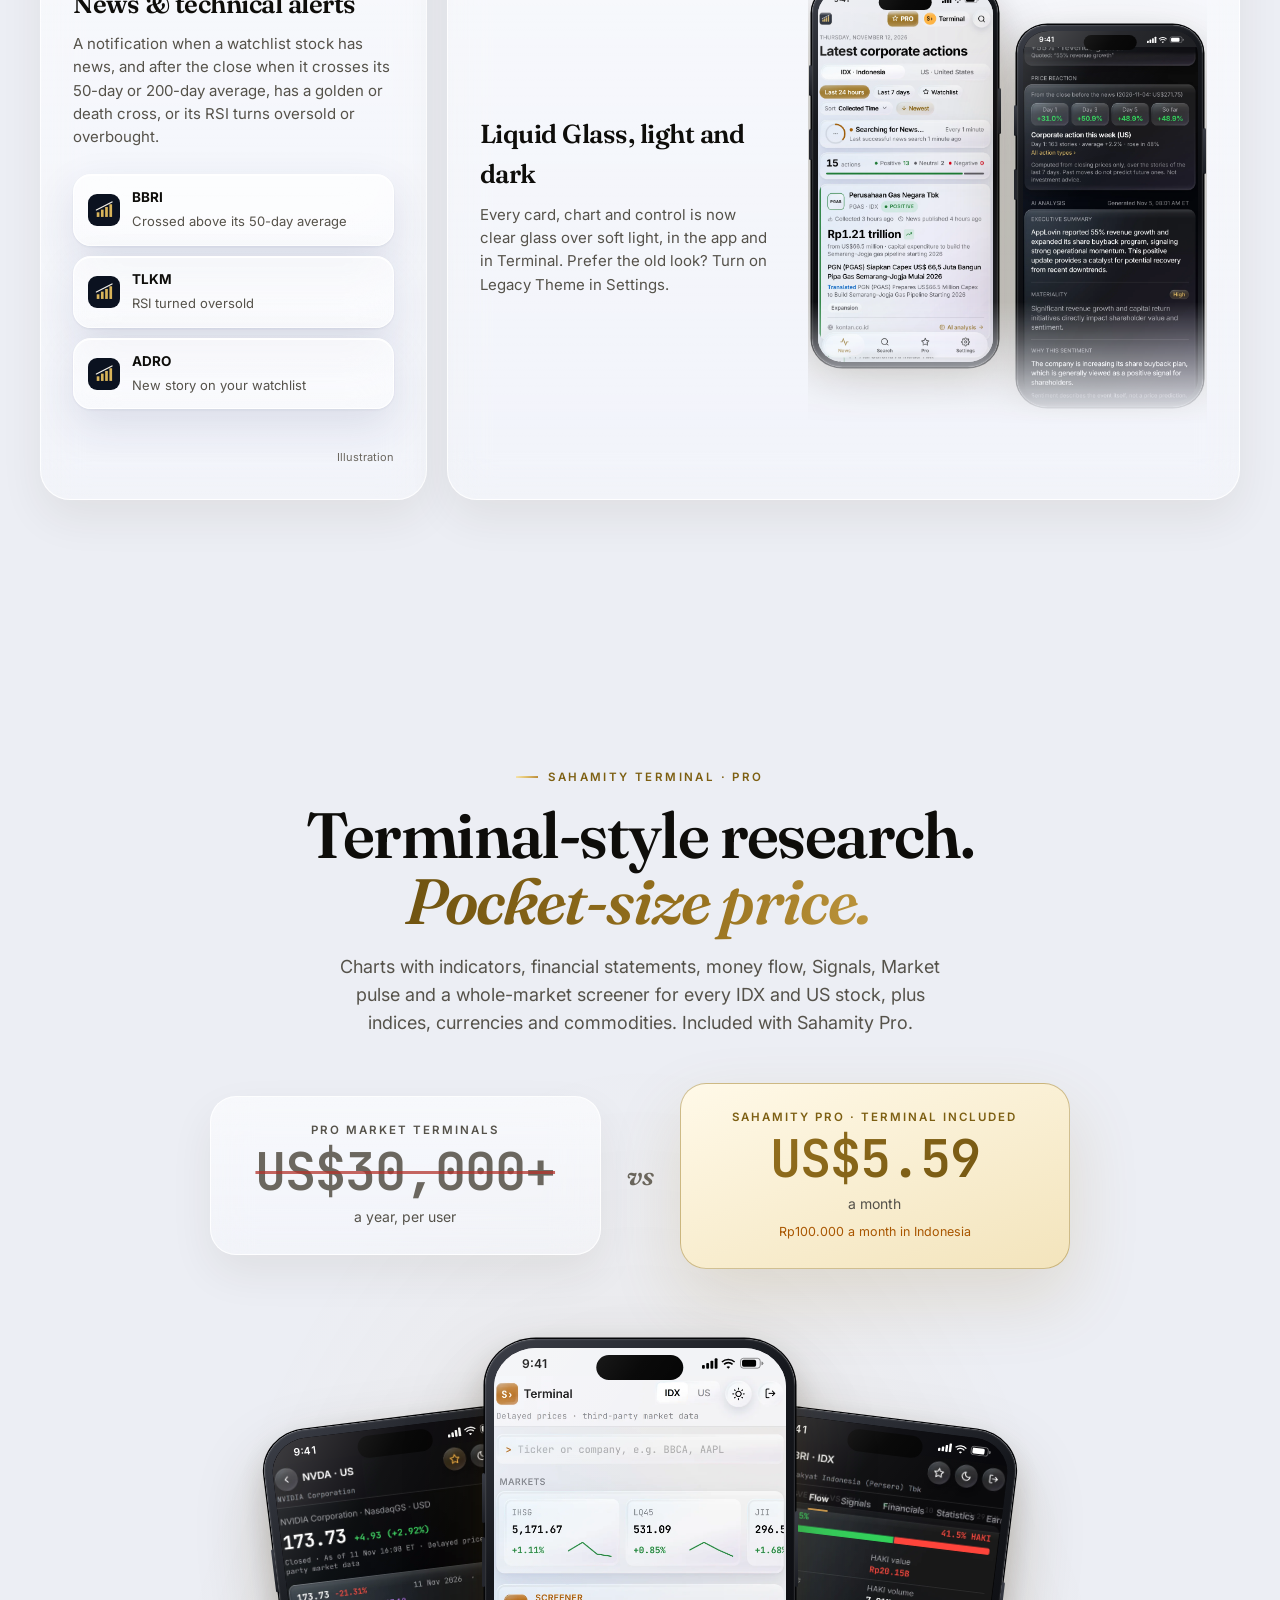
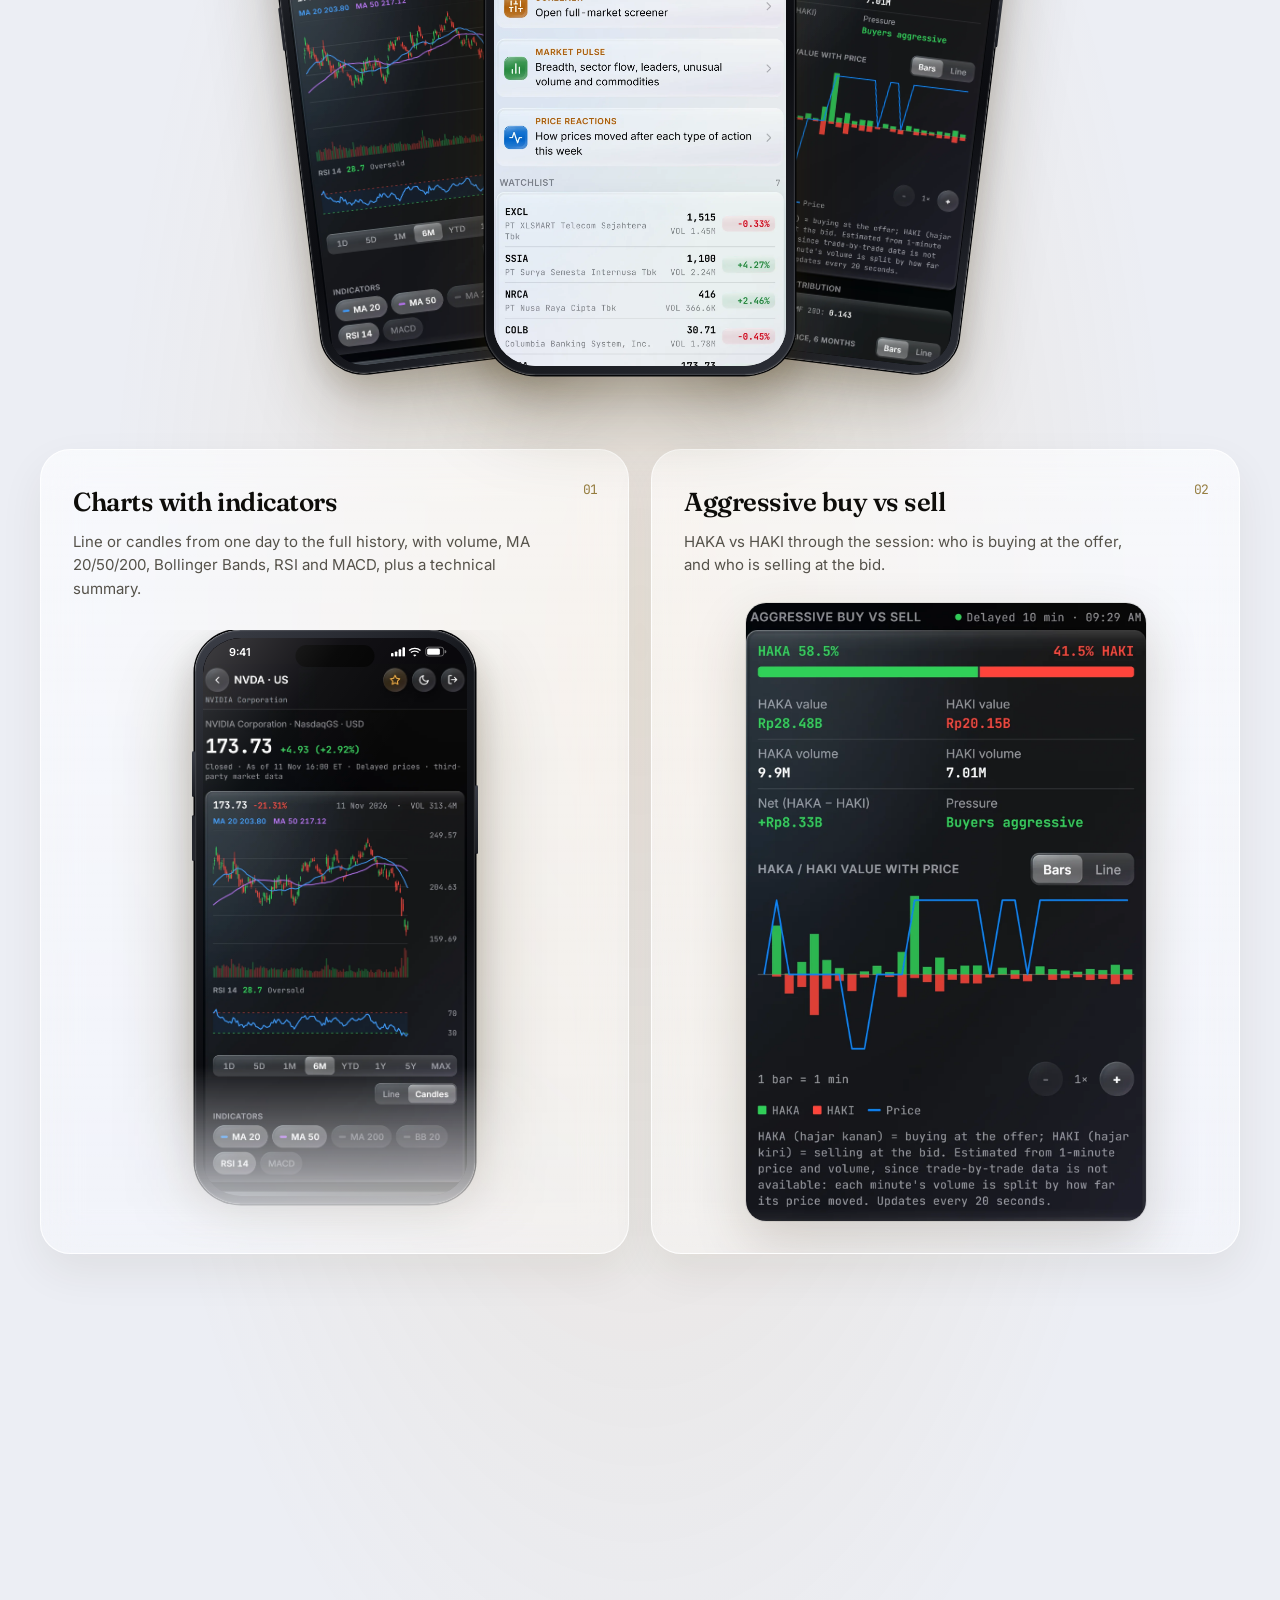
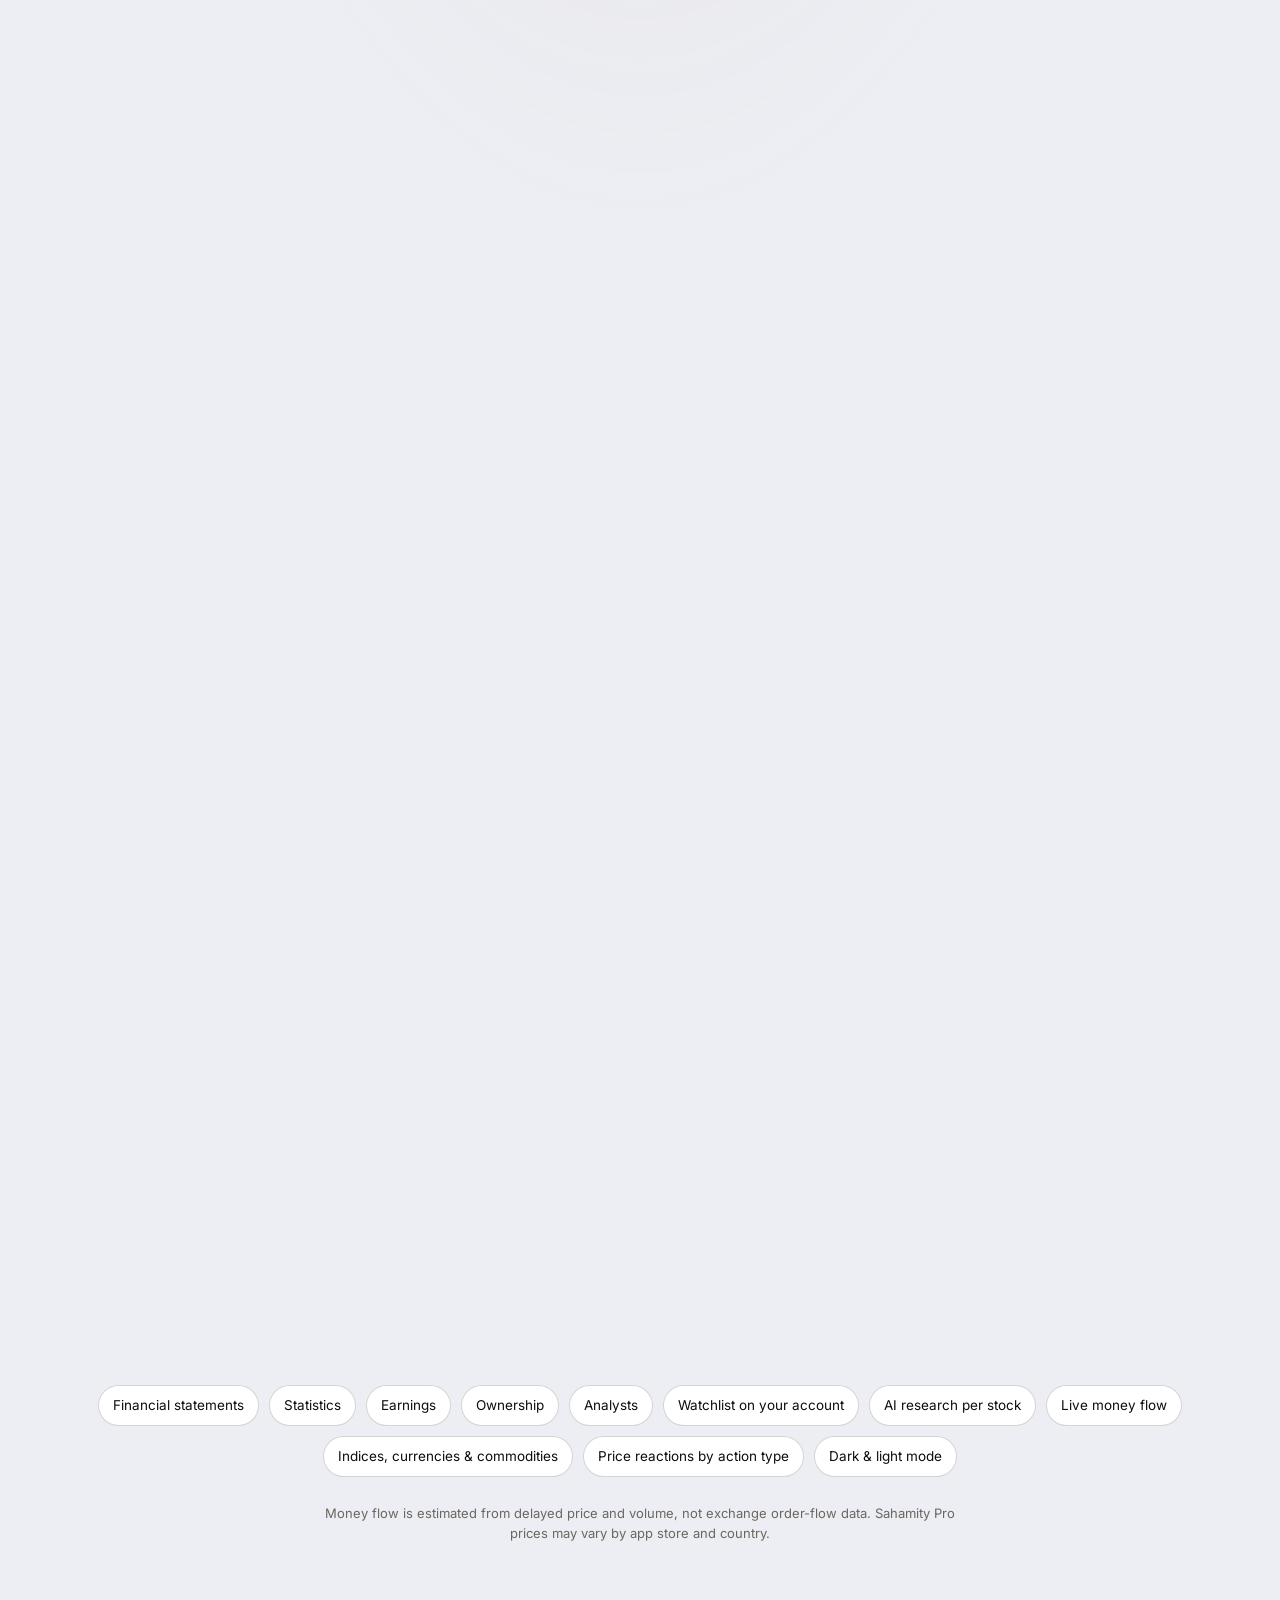
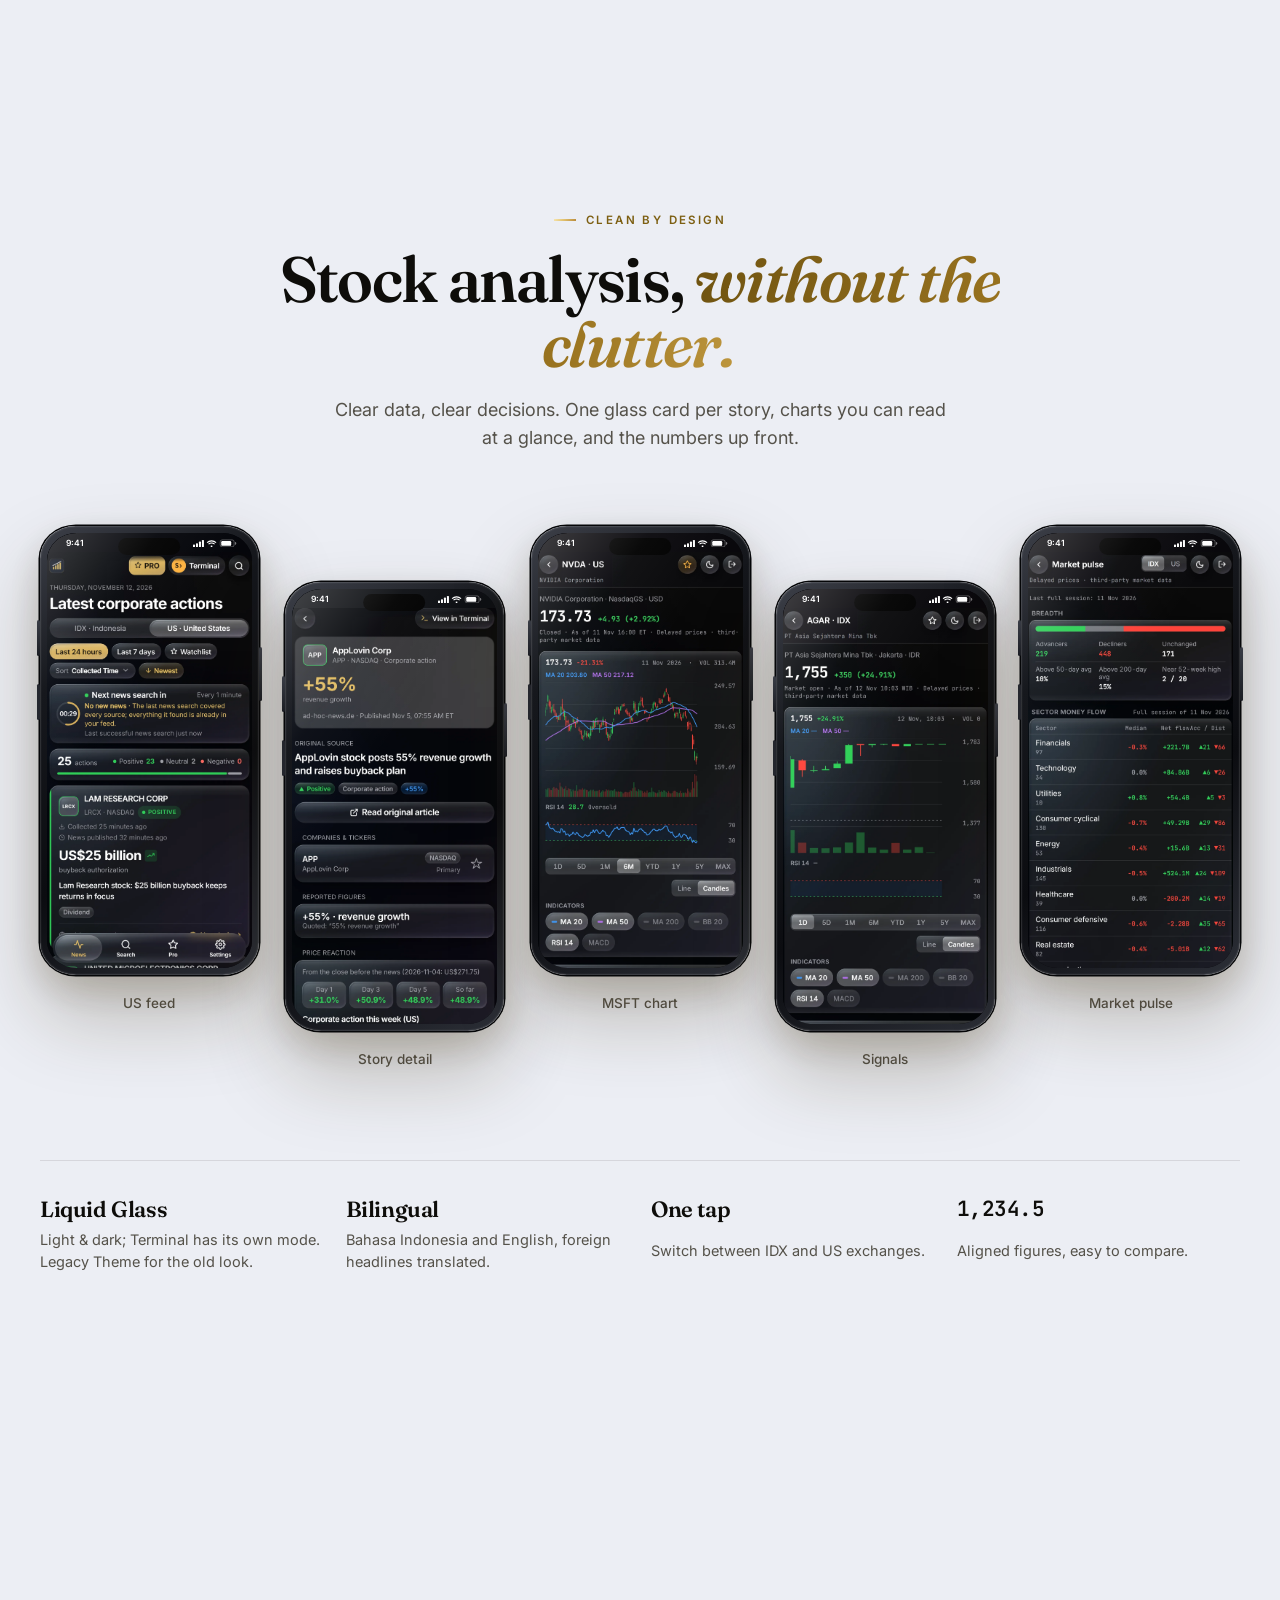
==== commit d0b8a58a: "Website: the full News feed card beside the hero phone instead of HAKA/HAKI" ====
--- a/index.html
+++ b/index.html
@@ -1,5 +1,5 @@
 <!doctype html>
-<html lang="id" data-lang="id" data-shots="71ab76c00c">
+<html lang="id" data-lang="id" data-shots="955c00ad13">
 <head>
   <meta charset="utf-8" />
   <meta name="viewport" content="width=device-width, initial-scale=1" />
@@ -48,7 +48,7 @@
   <link rel="preconnect" href="https://fonts.googleapis.com" />
   <link rel="preconnect" href="https://fonts.gstatic.com" crossorigin />
   <link href="https://fonts.googleapis.com/css2?family=Fraunces:ital,opsz,wght@0,9..144,600;1,9..144,600&family=Inter:wght@400;500;600;700&family=JetBrains+Mono:wght@500;600&display=swap" rel="stylesheet" />
-  <link rel="stylesheet" href="/styles.css?v=2fcb5ab2cf" />
+  <link rel="stylesheet" href="/styles.css?v=7a7e44bbba" />
   <script src="/site.js?v=d8d03b5bc2" defer></script>
 </head>
 <body>
@@ -155,9 +155,9 @@
               <img lang="id" data-shot="c-outlook-id" alt="Prospek AI dengan tingkat keyakinan" />
               <img lang="en" data-shot="c-outlook-en" alt="AI outlook with a confidence level" />
             </div>
-            <div class="comp b float d3 cut cut-haka-top">
-              <img lang="id" data-shot="c-haka-id" alt="Sahamity Terminal: beli vs jual agresif (HAKA vs HAKI)" />
-              <img lang="en" data-shot="c-haka-en" alt="Sahamity Terminal: aggressive buy vs sell (HAKA vs HAKI)" />
+            <div class="comp b float d3 fade-foot">
+              <img lang="id" data-shot="c-feed-id" alt="Kartu berita Sahamity: aksi korporasi, nilainya, dan ringkasannya" />
+              <img lang="en" data-shot="c-feed-en" alt="Sahamity news card: the corporate action, its value and a summary" />
             </div>
           </div>
         </div>
--- a/styles.css
+++ b/styles.css
@@ -677,3 +677,9 @@
 .duo .device { width: 100%; min-width: 0; }
 /* A phone in a Terminal card fills the card's height, so it never floats low in a tall row. */
 .tcard .peek { flex: 1 1 auto; height: auto; min-height: 330px; margin-top: 4px; }
+/* The hero's news card is shorter than the HAKA/HAKI card it replaced: raise it beside the feed. */
+@media (min-width: 901px) { .stage .comp.b { bottom: 190px; } }
+@media (min-width: 1481px) { .stage .comp.b { right: -30px; } }
+/* The hero's News card, cut just below its text (the app's tab bar covers the rest); the frame rounds its corners. */
+.stage .comp.fade-foot { width: 320px; }
+@media (max-width: 900px) { .stage .comp.fade-foot { width: 66%; } }
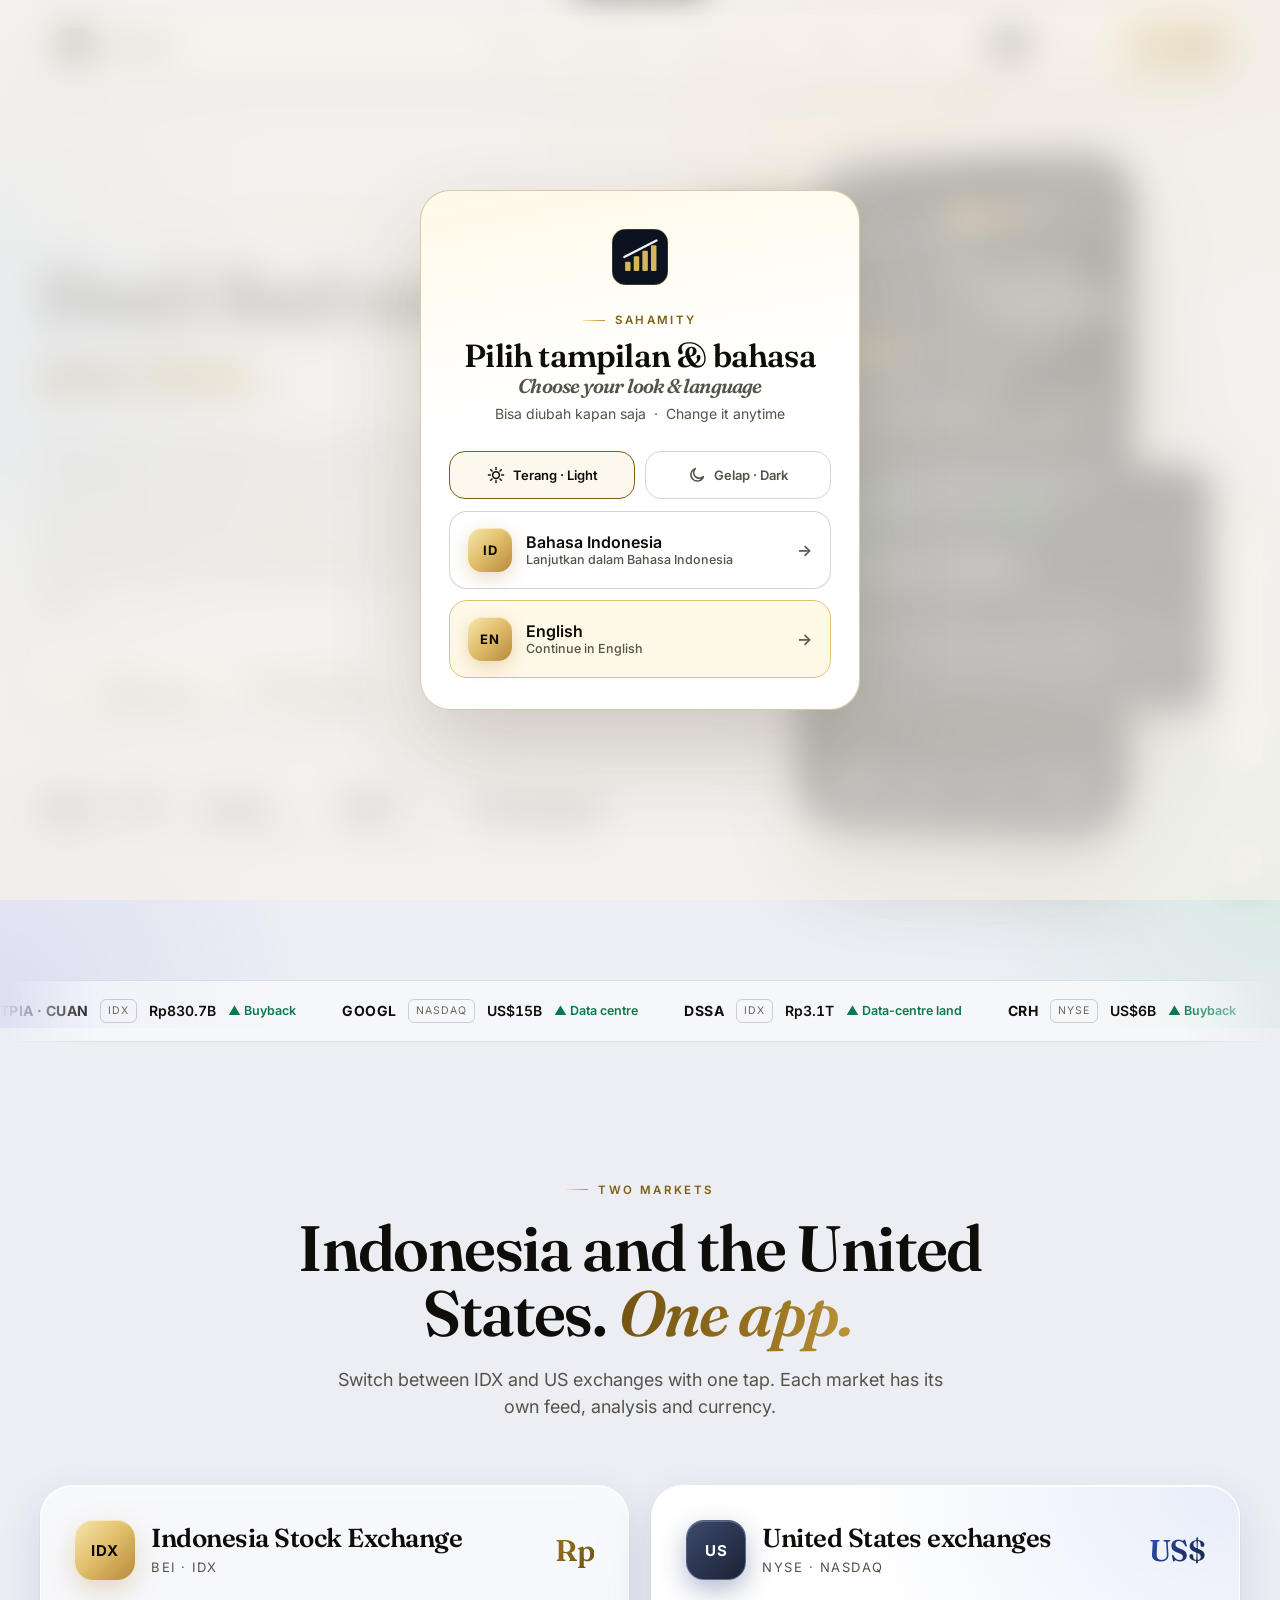
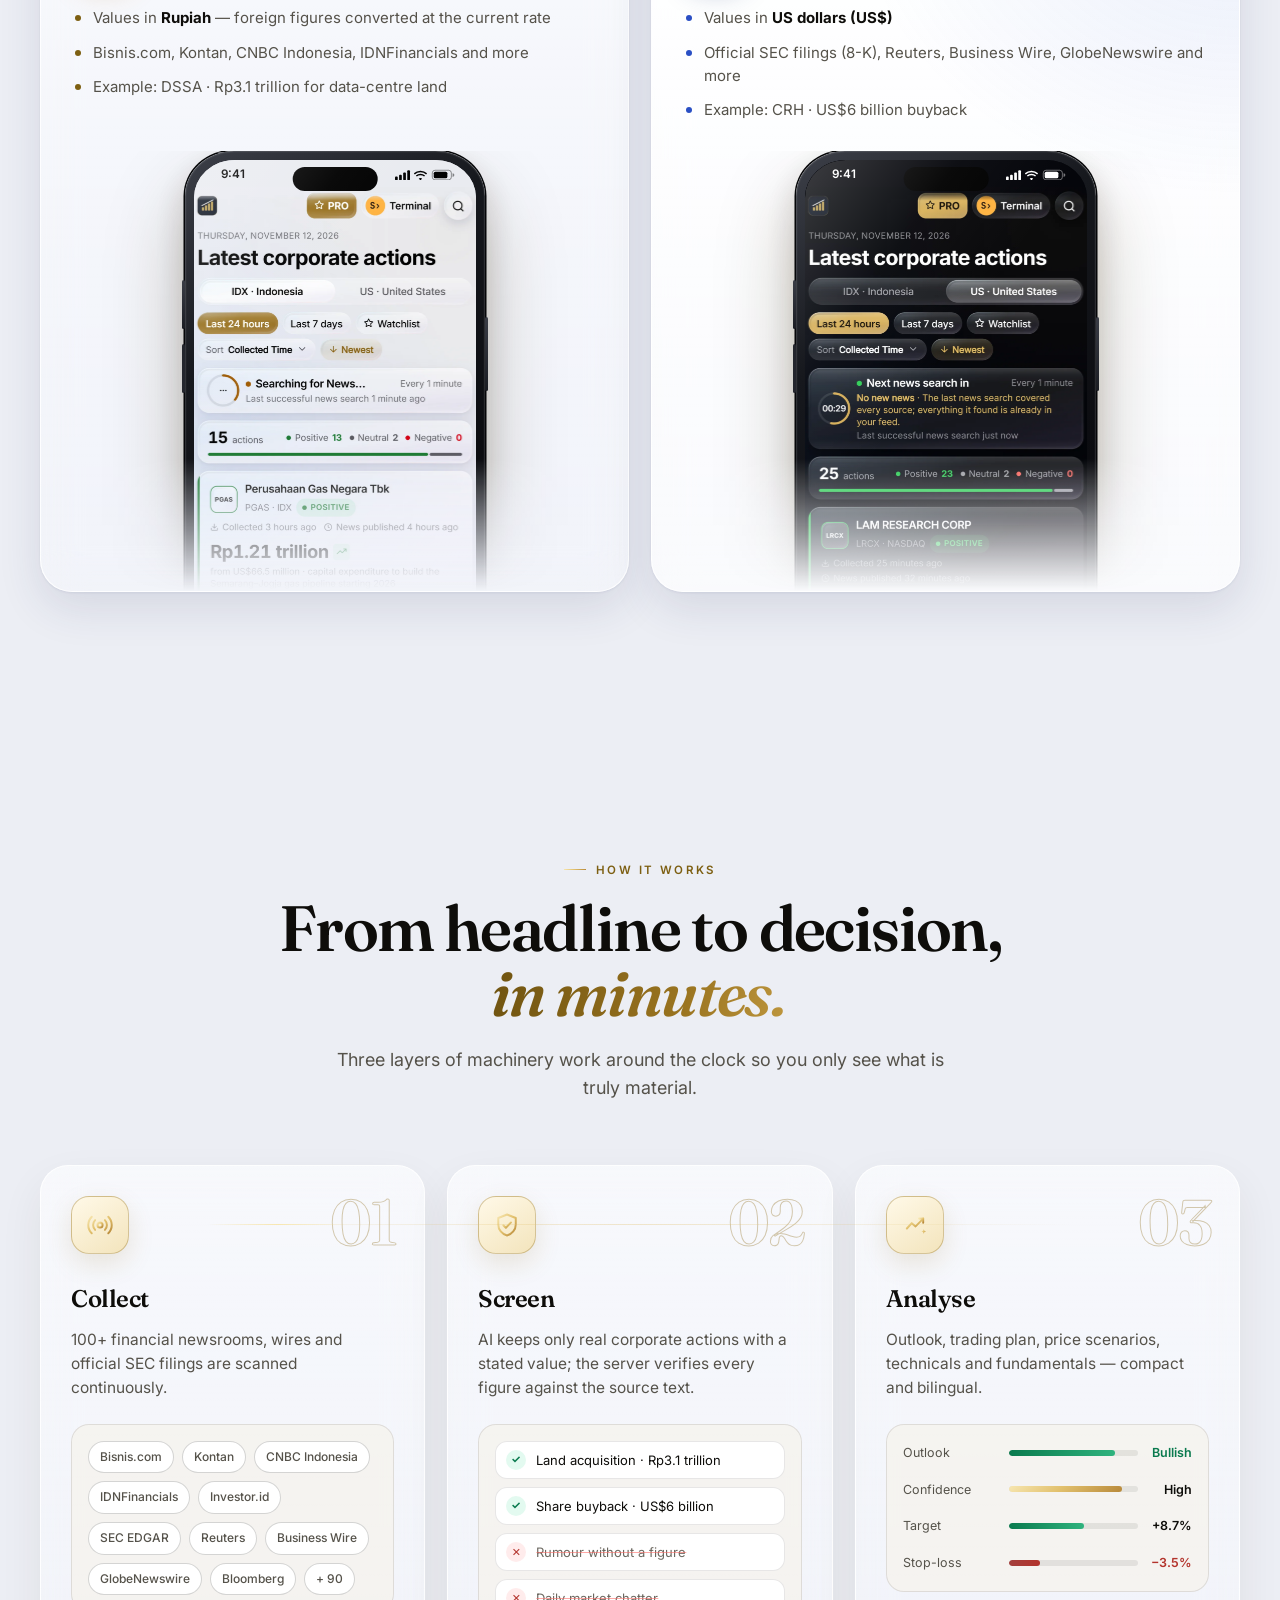
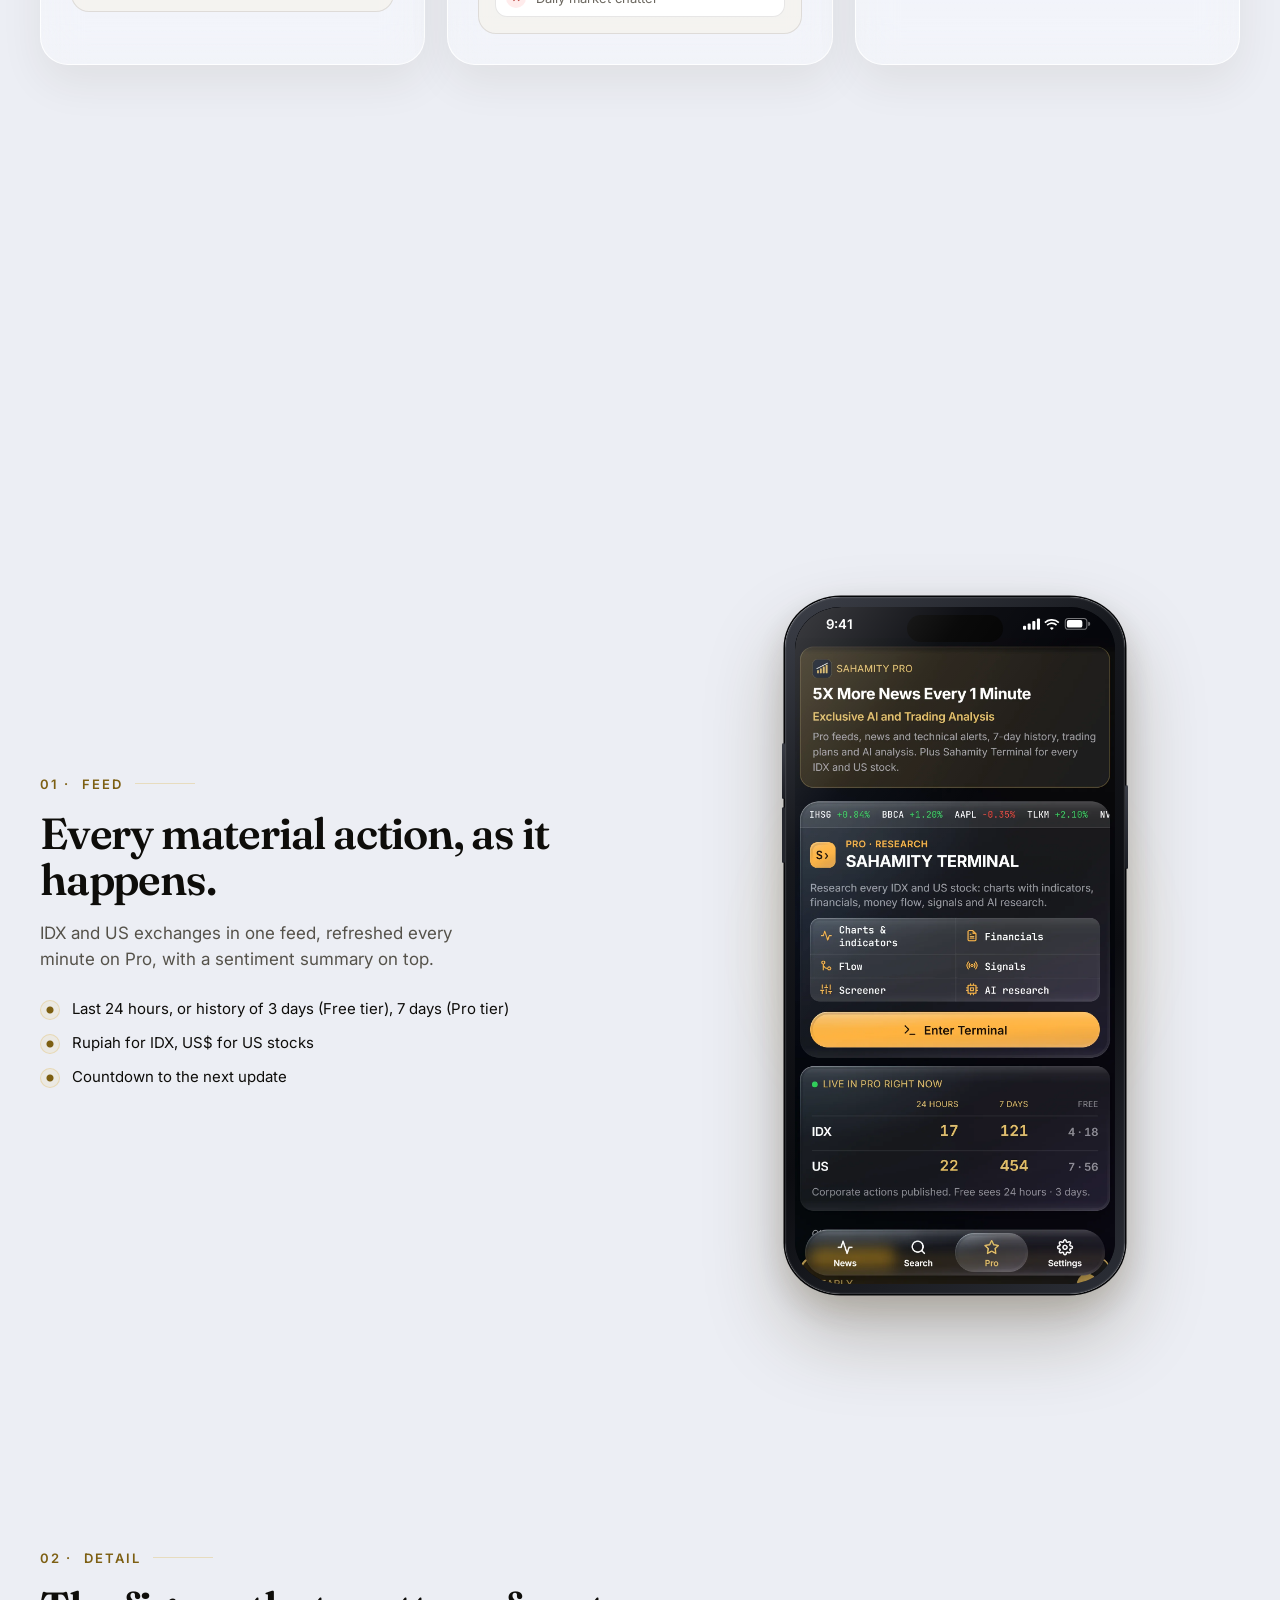
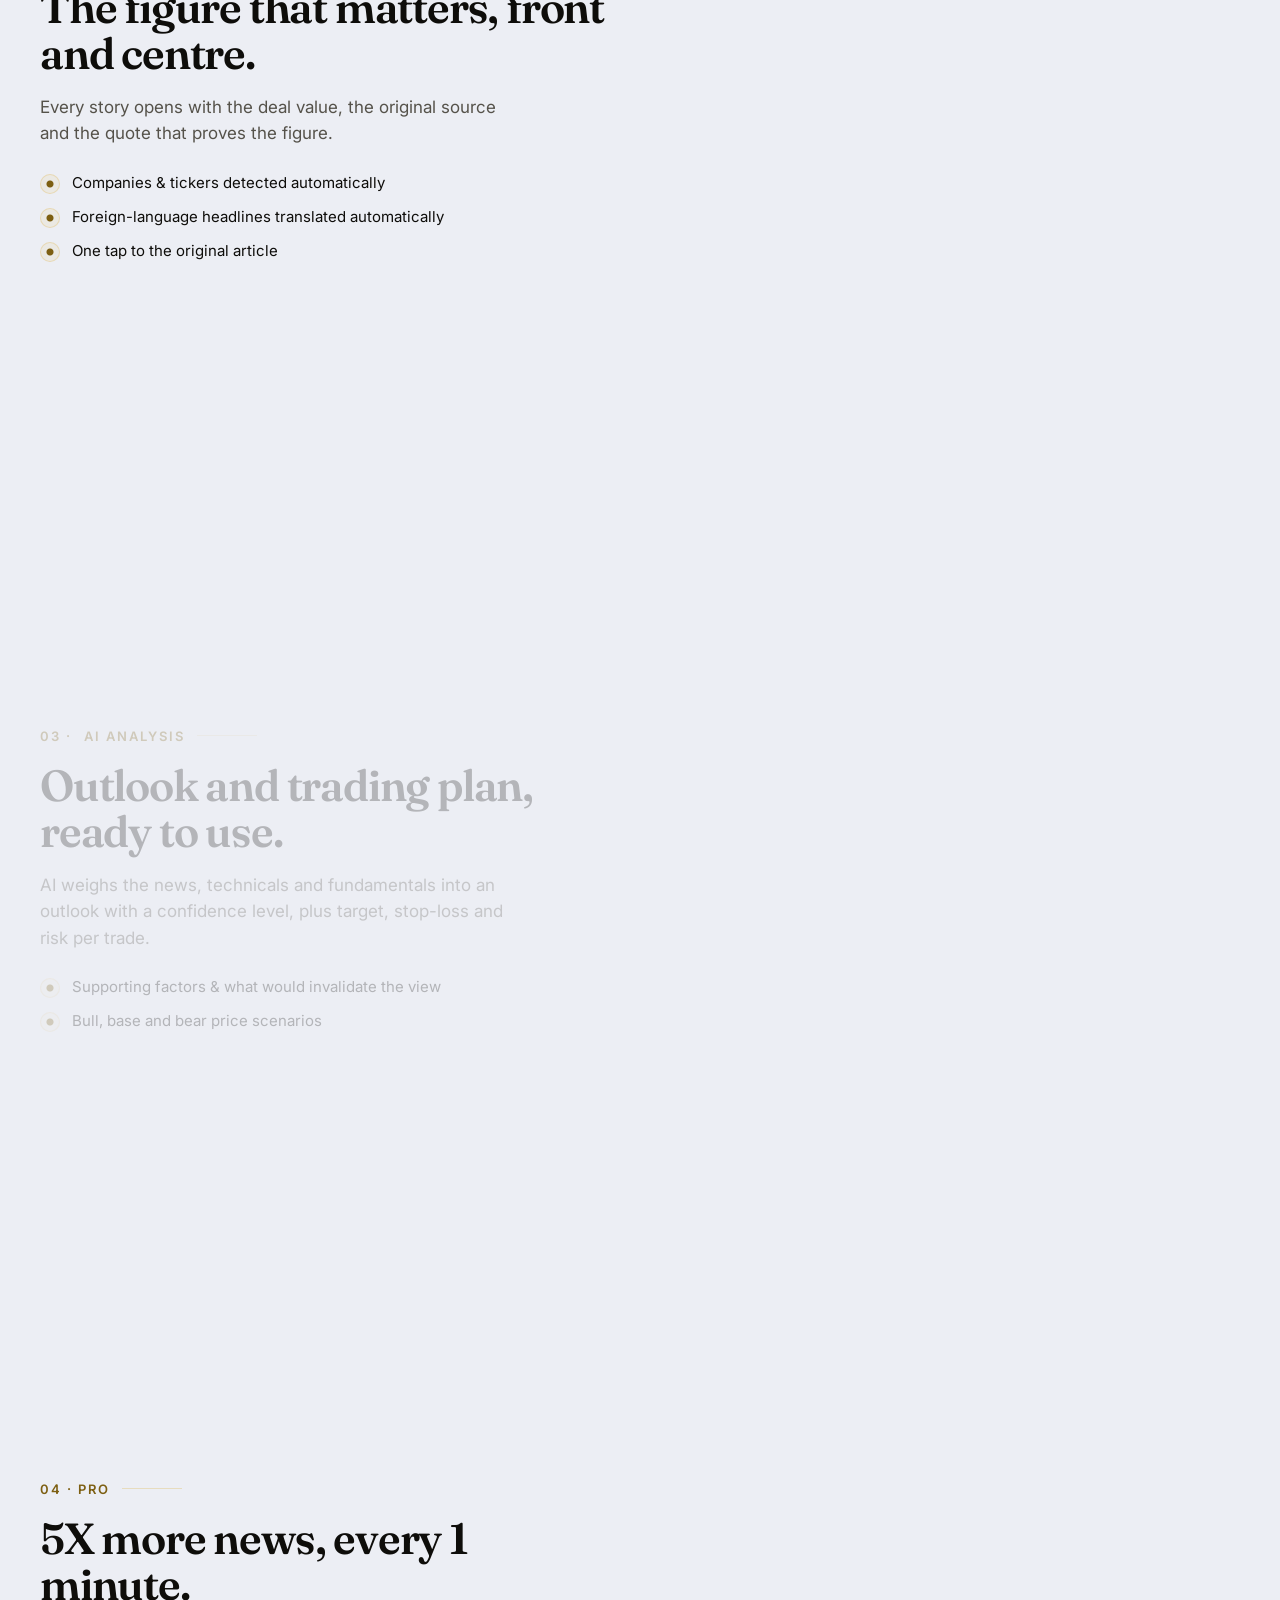
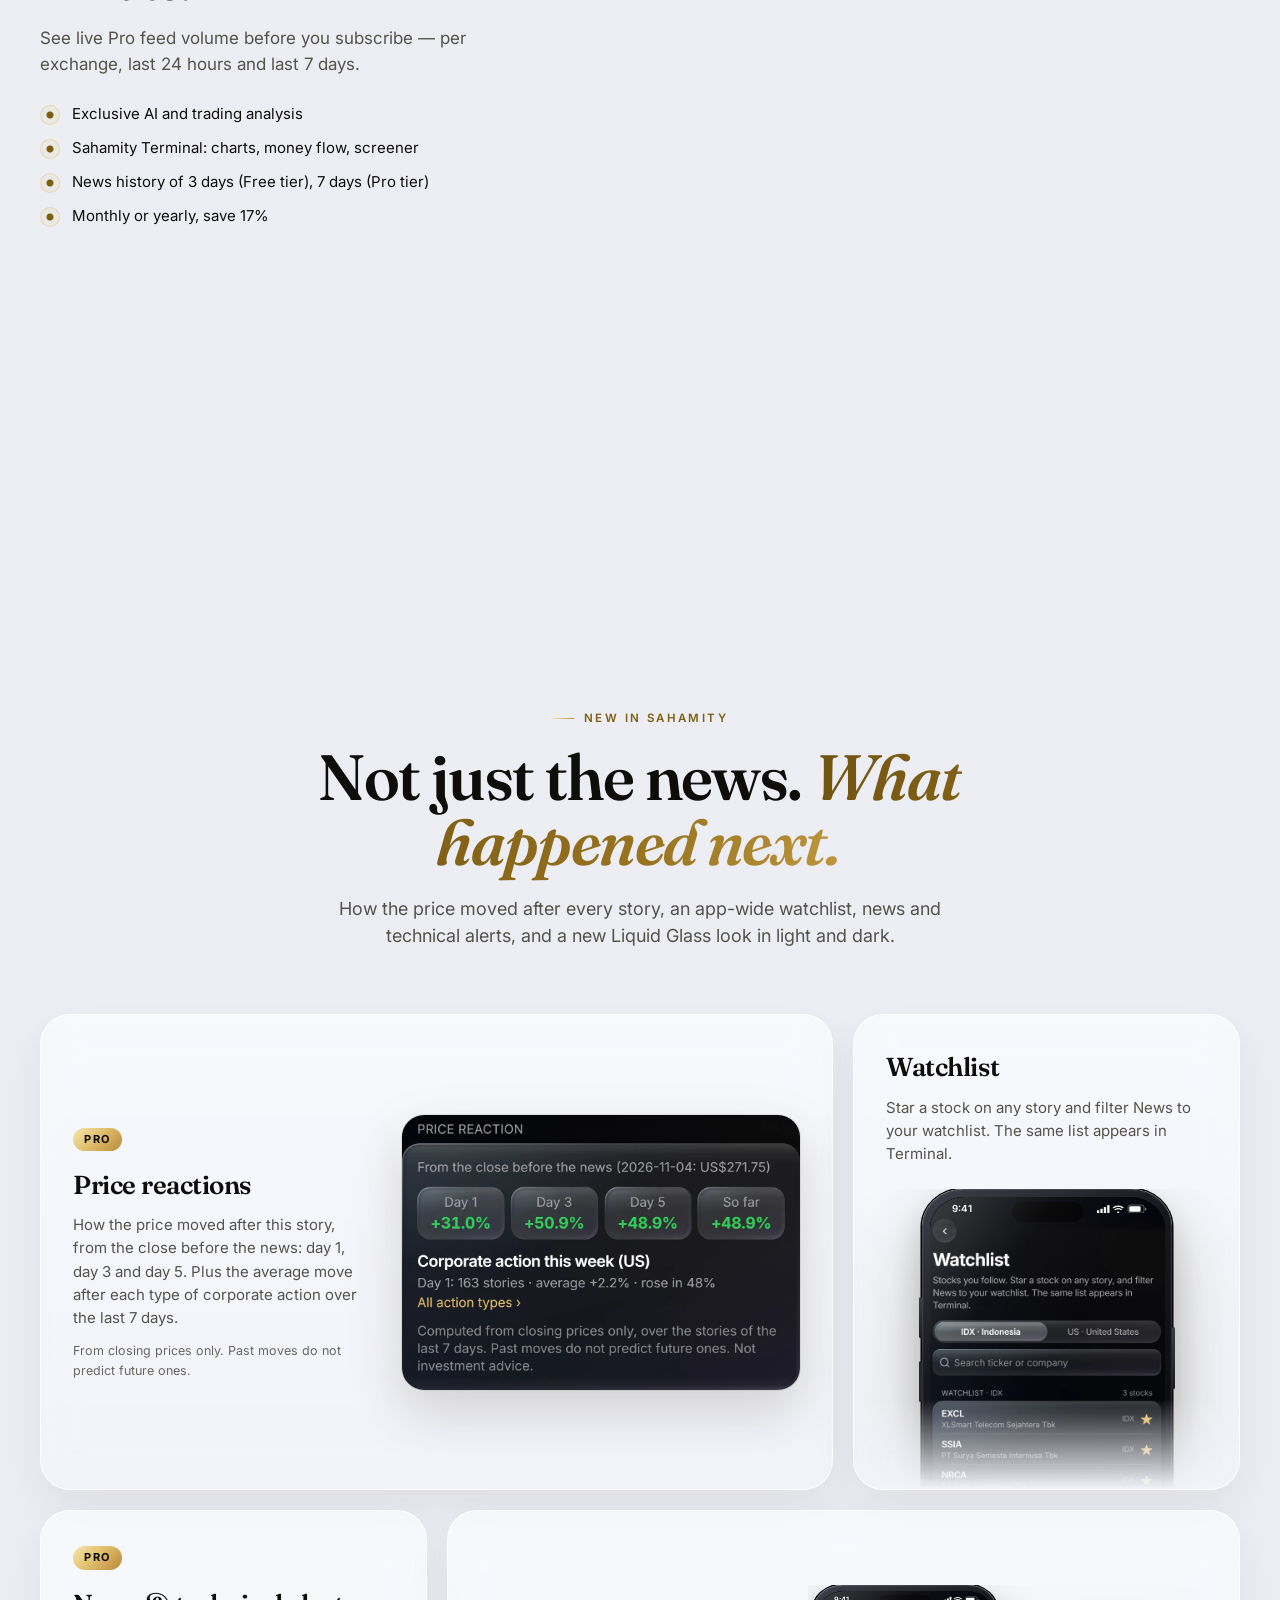
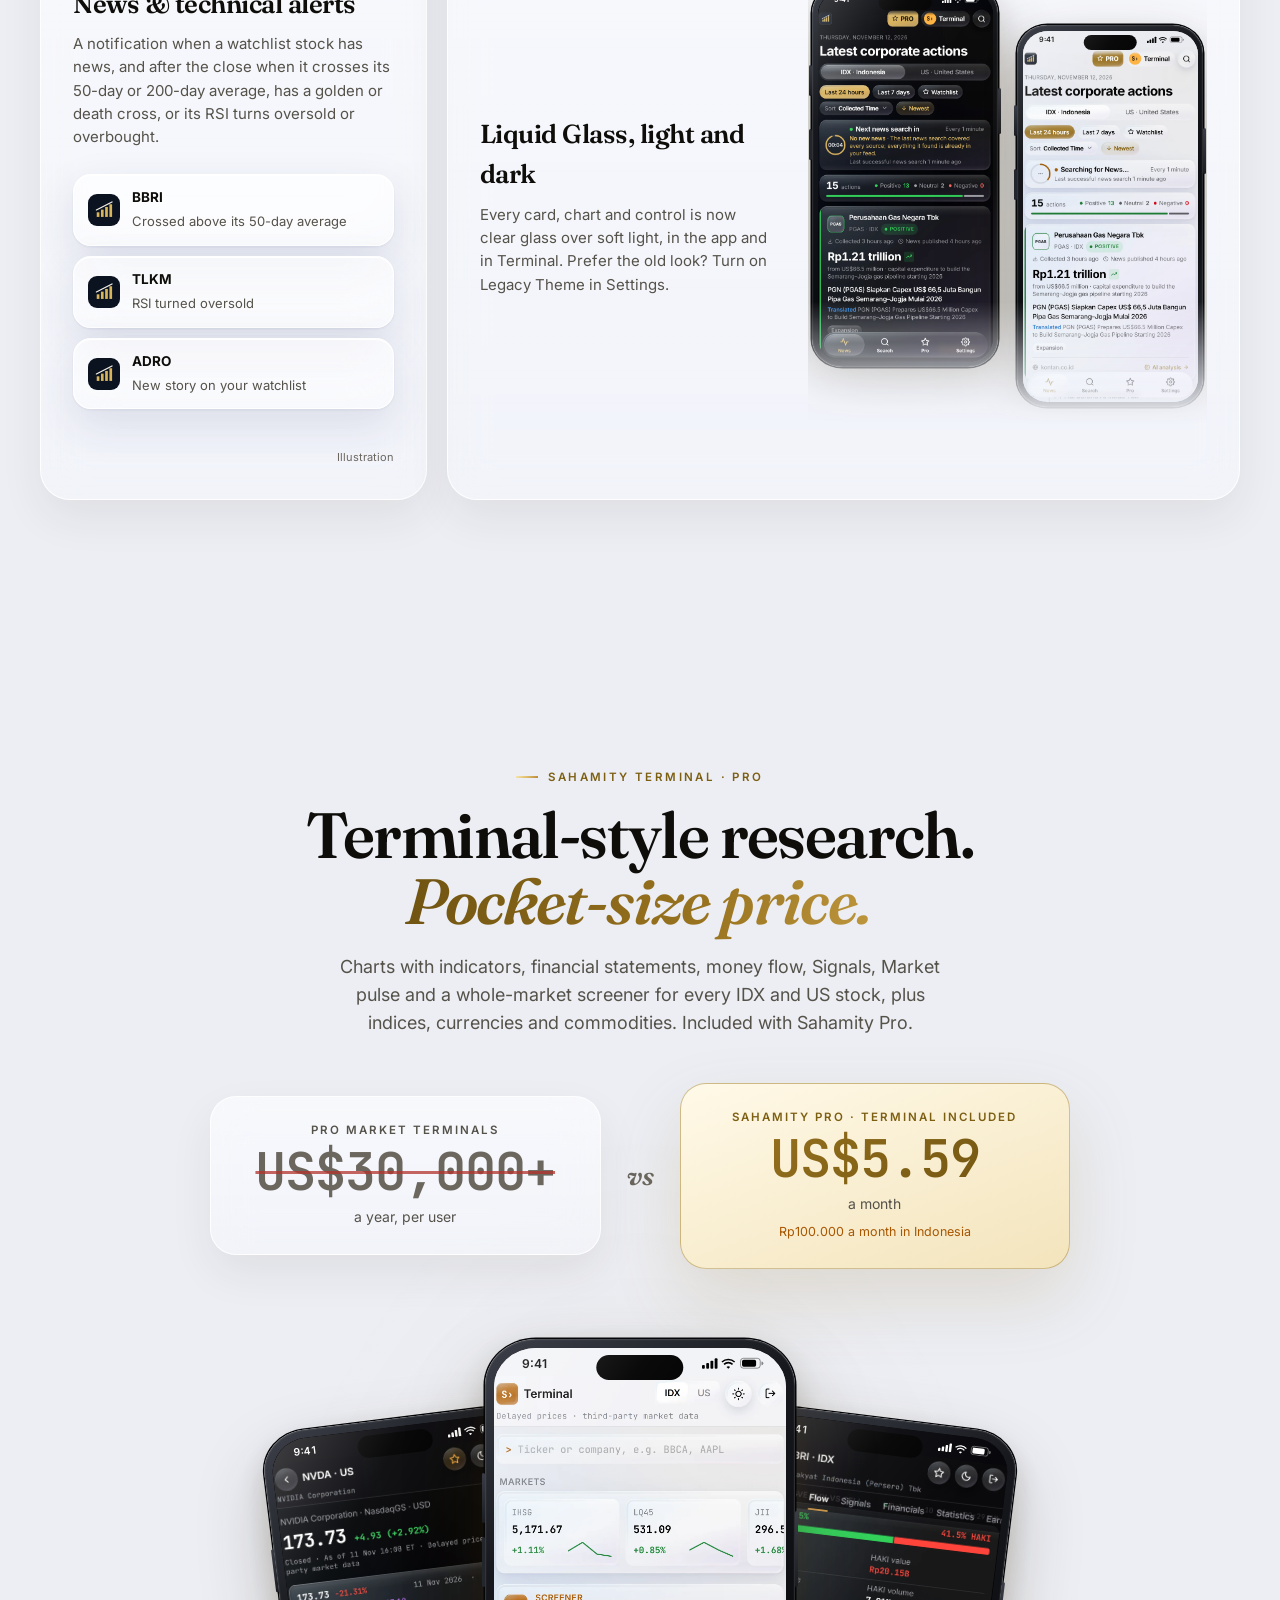
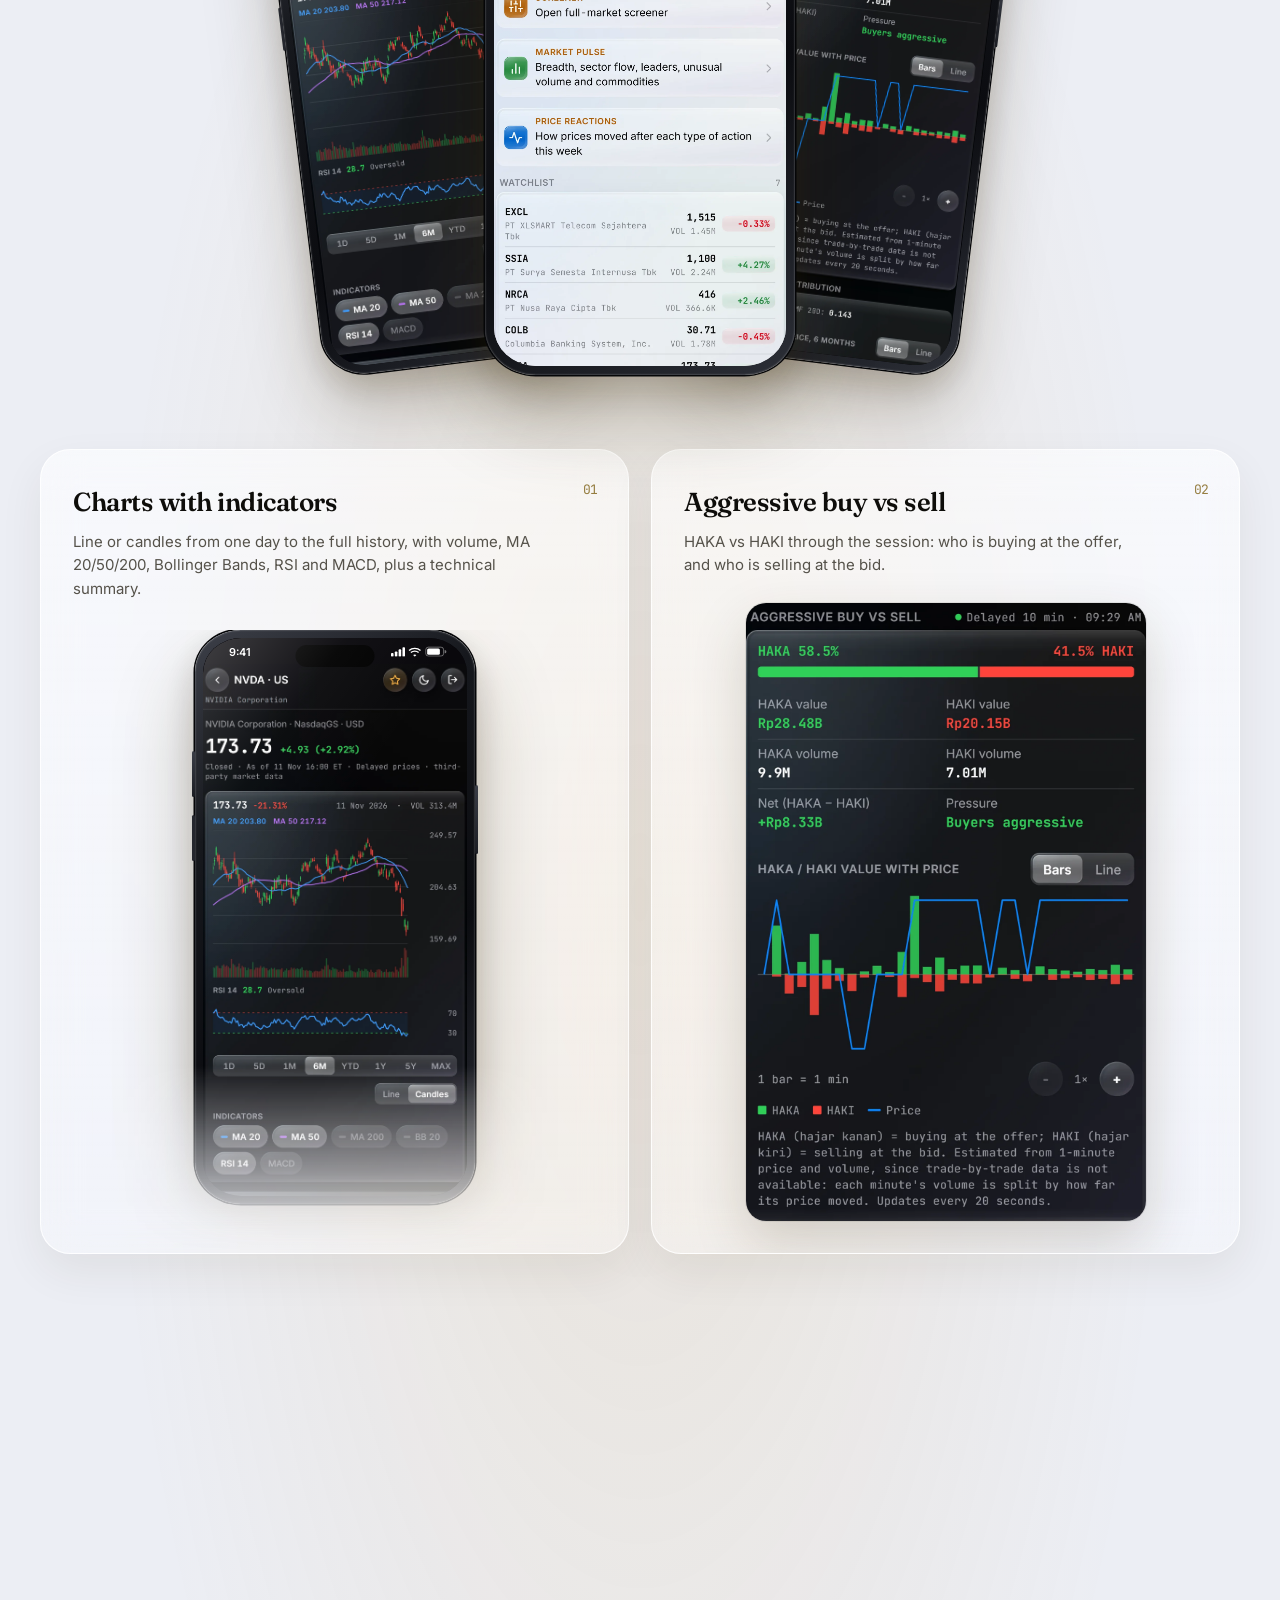
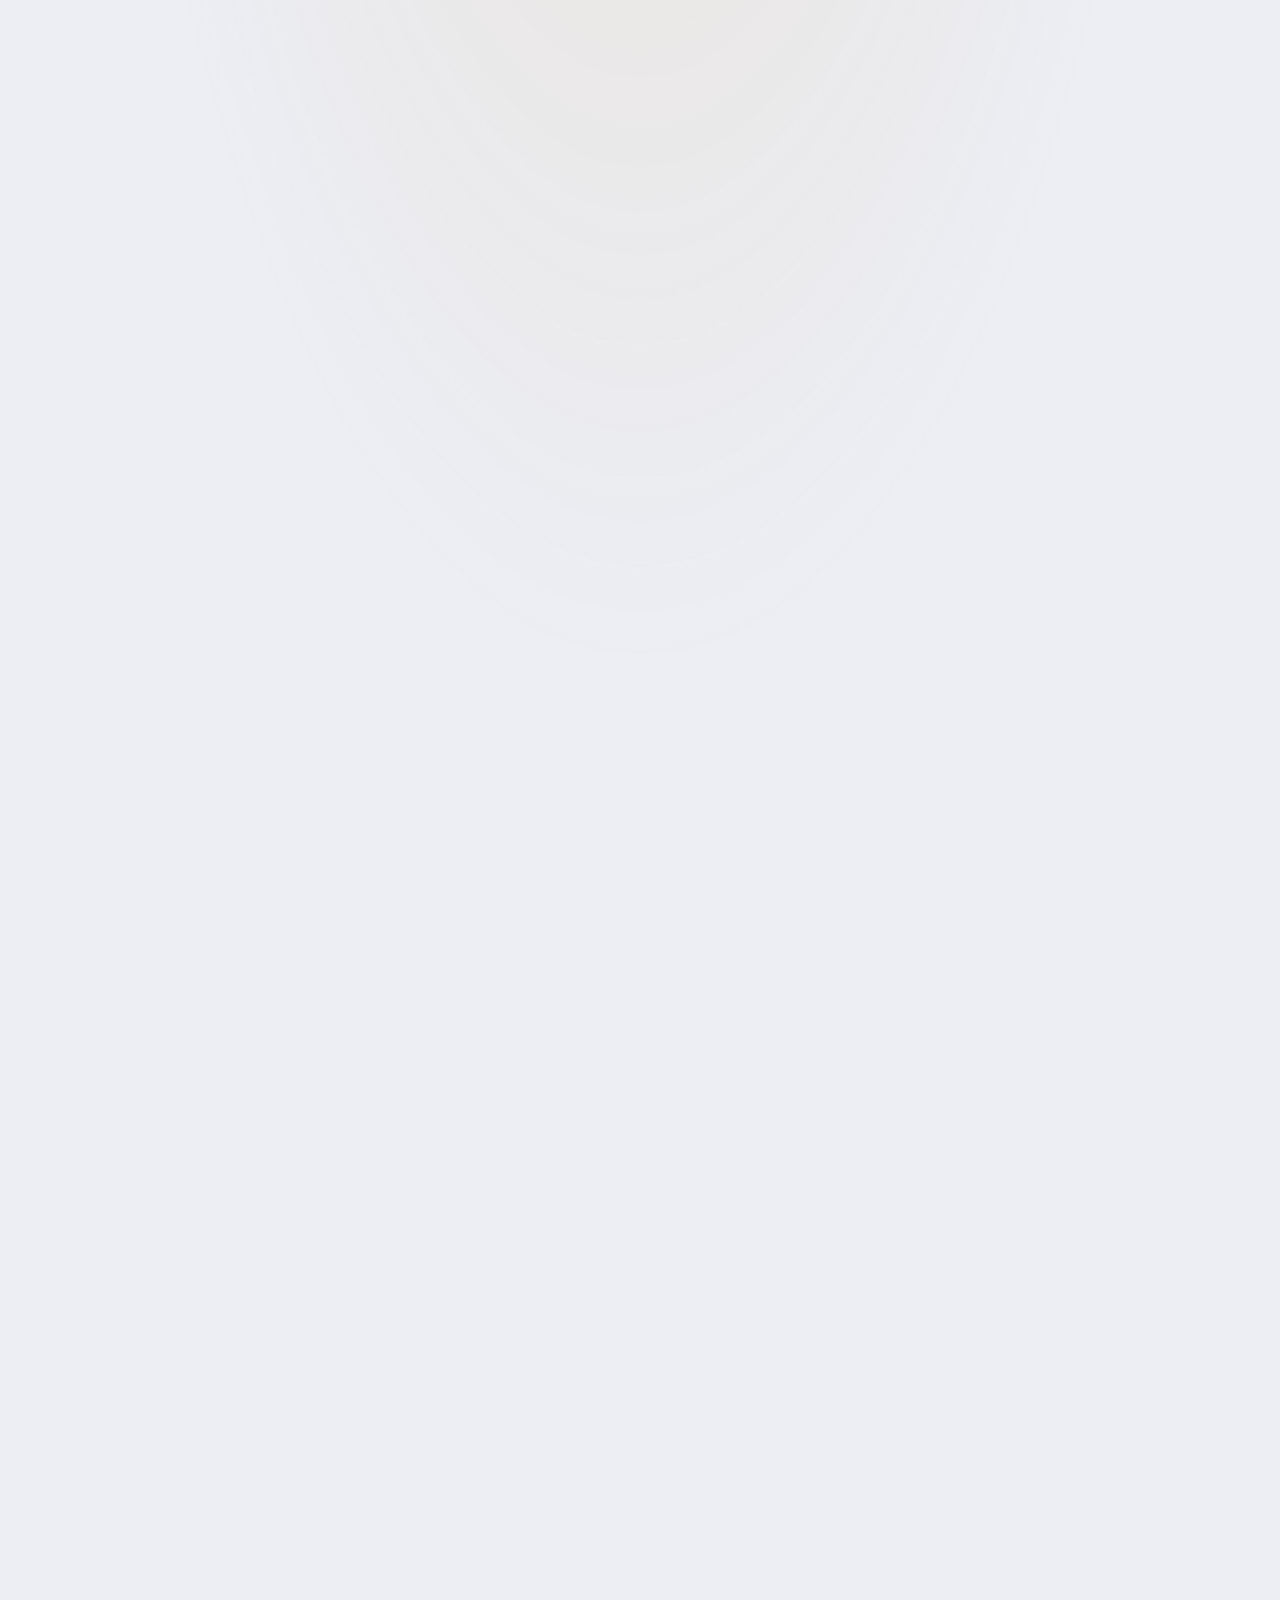
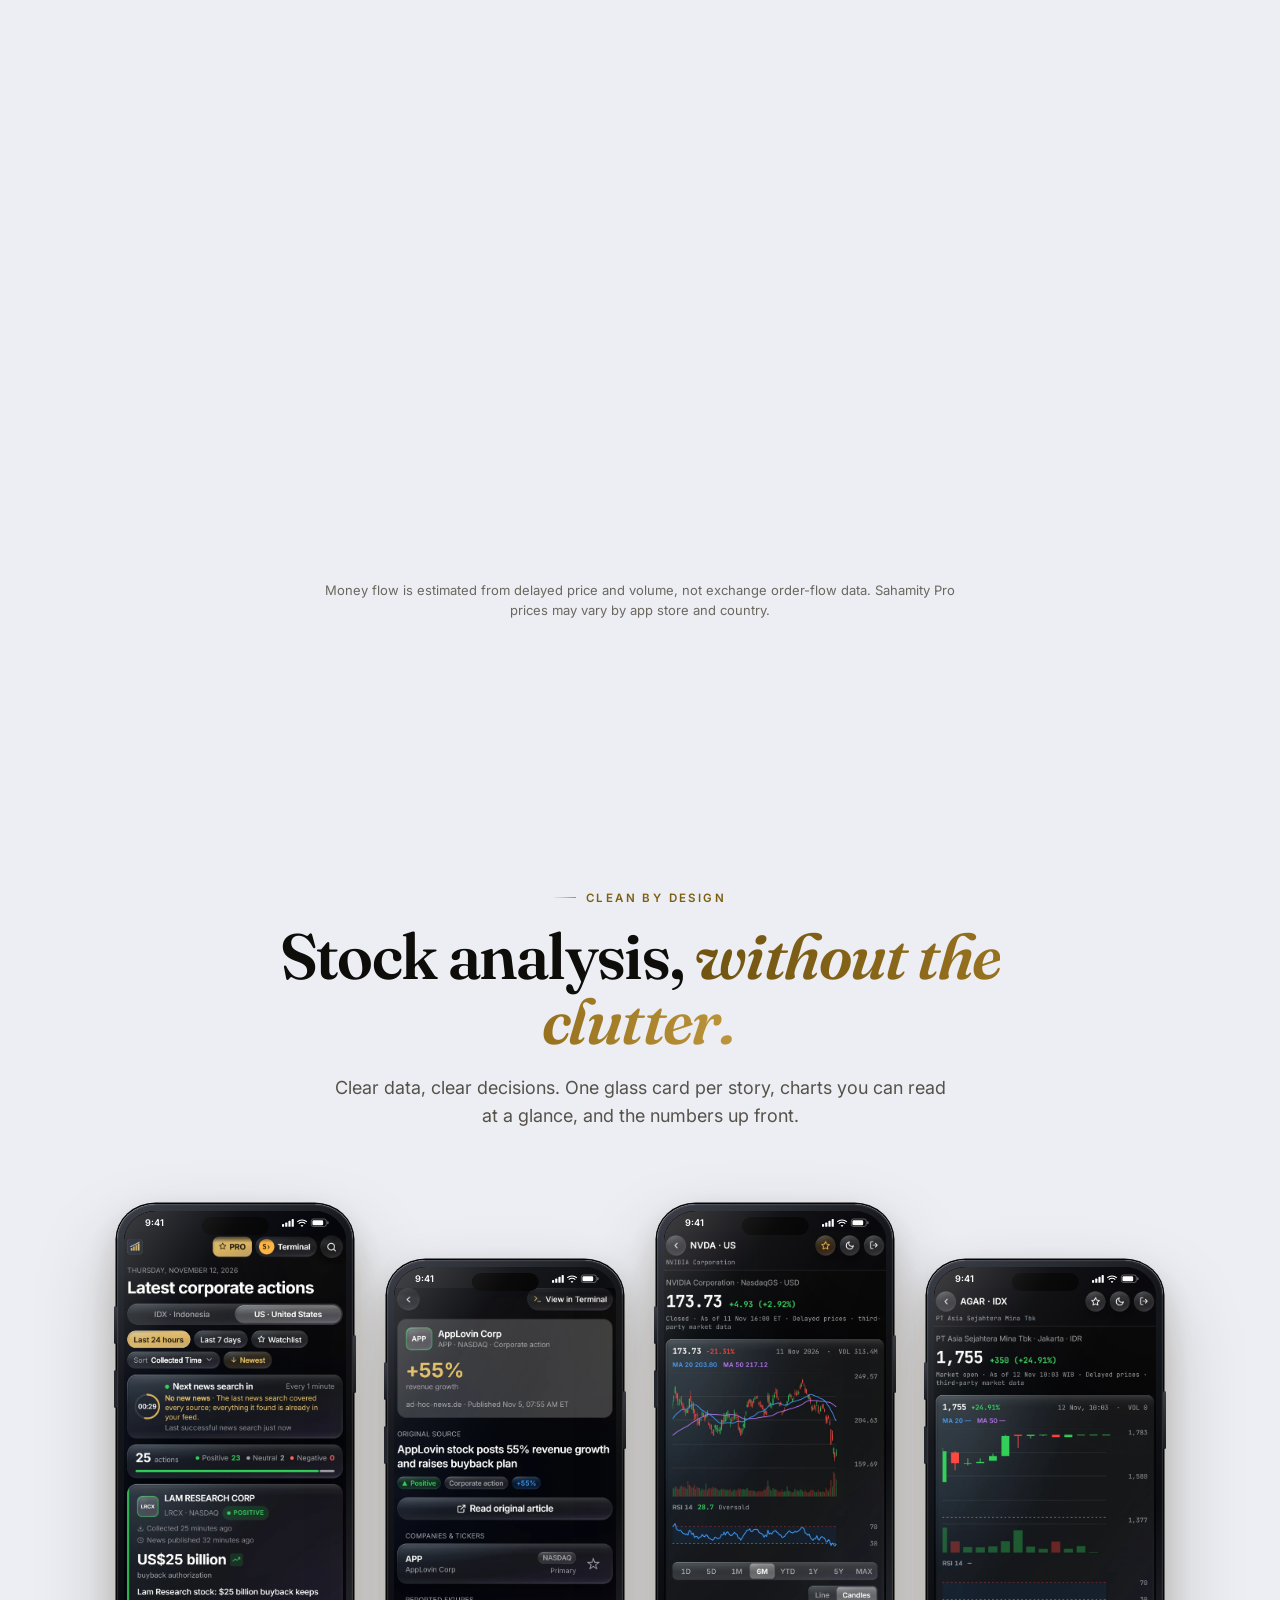
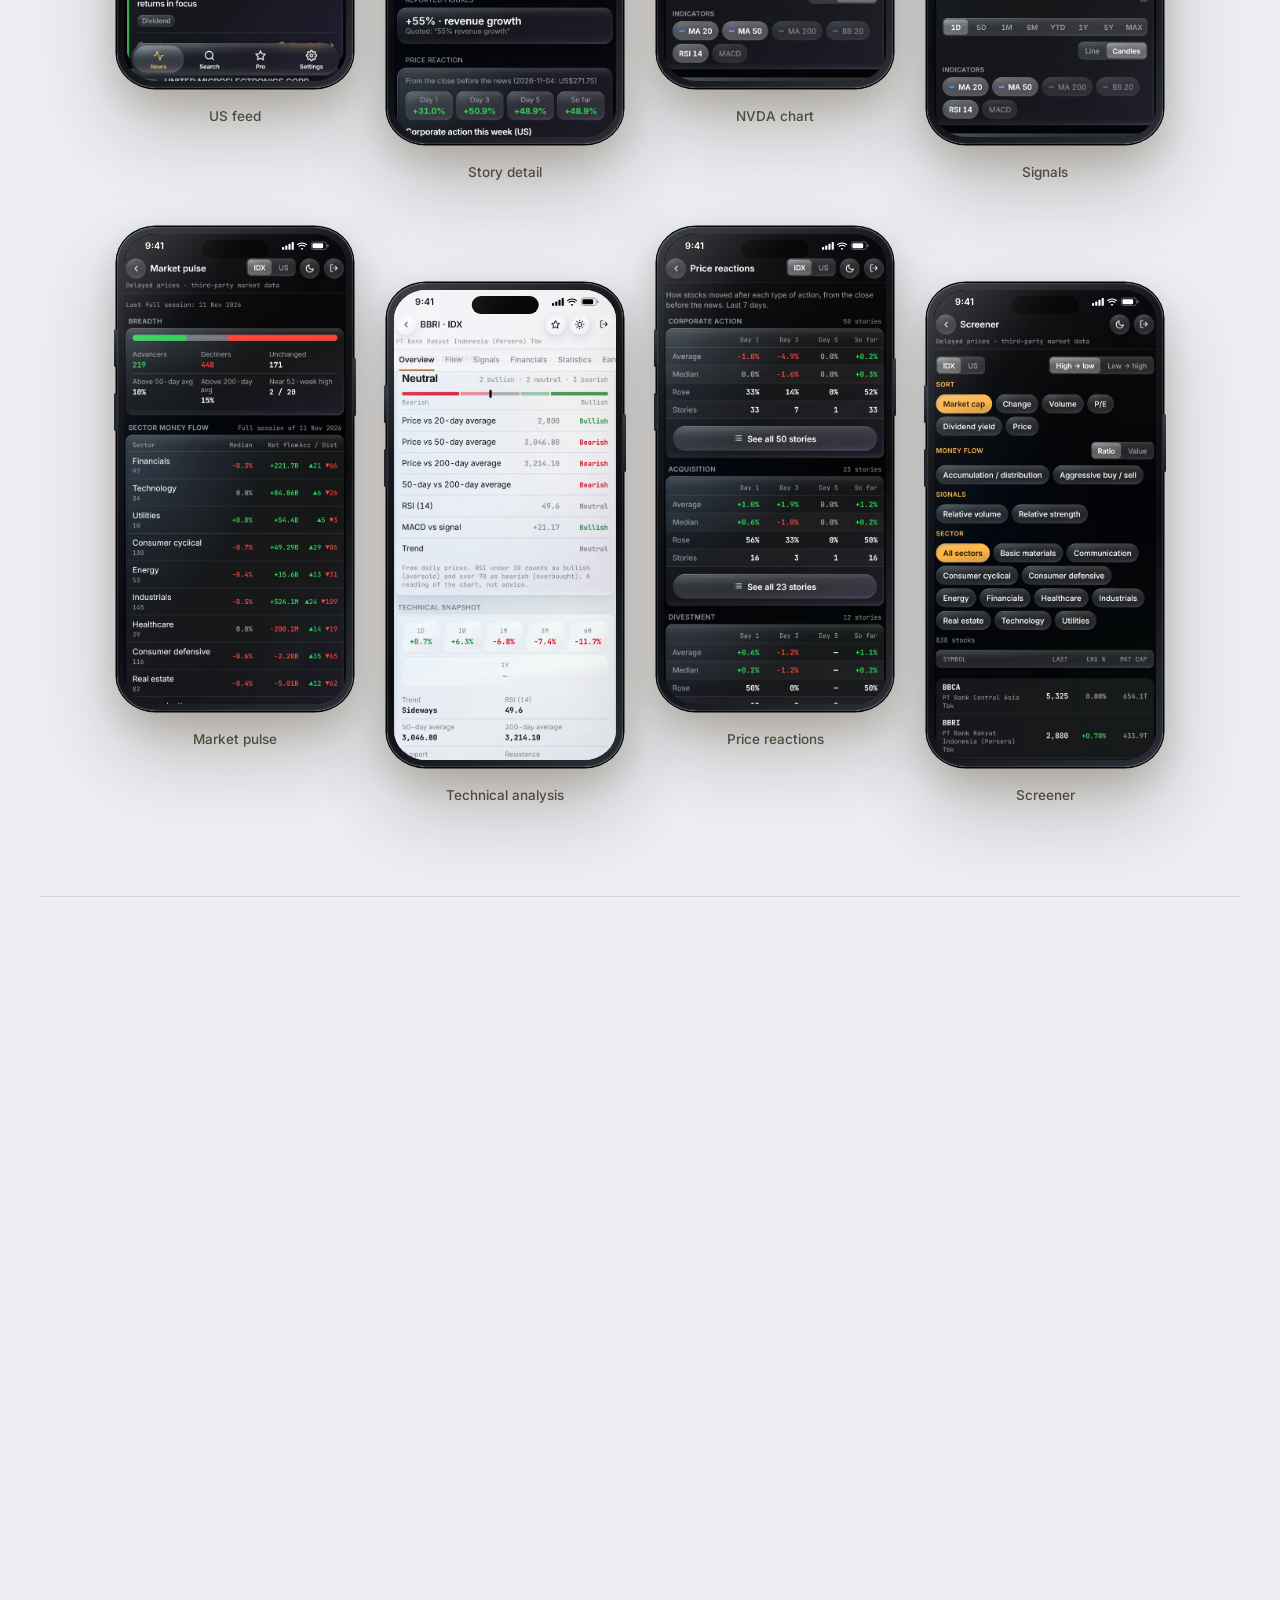
==== commit ed3b7796: "Website: light-and-dark phone pair, technical summary, volume profile, price reactions and screener " ====
--- a/index.html
+++ b/index.html
@@ -1,5 +1,5 @@
 <!doctype html>
-<html lang="id" data-lang="id" data-shots="955c00ad13">
+<html lang="id" data-lang="id" data-shots="040f3229ff">
 <head>
   <meta charset="utf-8" />
   <meta name="viewport" content="width=device-width, initial-scale=1" />
@@ -48,8 +48,8 @@
   <link rel="preconnect" href="https://fonts.googleapis.com" />
   <link rel="preconnect" href="https://fonts.gstatic.com" crossorigin />
   <link href="https://fonts.googleapis.com/css2?family=Fraunces:ital,opsz,wght@0,9..144,600;1,9..144,600&family=Inter:wght@400;500;600;700&family=JetBrains+Mono:wght@500;600&display=swap" rel="stylesheet" />
-  <link rel="stylesheet" href="/styles.css?v=7a7e44bbba" />
-  <script src="/site.js?v=d8d03b5bc2" defer></script>
+  <link rel="stylesheet" href="/styles.css?v=f90f81c3af" />
+  <script src="/site.js?v=4dcd131e91" defer></script>
 </head>
 <body>
   <a class="skip-link" href="#markets"><span lang="id">Lewati ke konten</span><span lang="en">Skip to content</span></a>
@@ -386,7 +386,7 @@
               <h3><span lang="id">Liquid Glass, terang dan gelap</span><span lang="en">Liquid Glass, light and dark</span></h3>
               <p><span lang="id">Setiap kartu, grafik, dan tombol kini kaca bening di atas cahaya lembut, di aplikasi dan di Terminal. Lebih suka tampilan lama? Aktifkan Legacy Theme di Pengaturan.</span><span lang="en">Every card, chart and control is now clear glass over soft light, in the app and in Terminal. Prefer the old look? Turn on Legacy Theme in Settings.</span></p>
             </div>
-            <div class="duo"><div class="device"><div class="screen"><div class="island"></div><div class="status"><span>9:41</span><svg width="62" height="12" aria-hidden="true"><use href="#status-icons"/></svg></div><div class="shot"><img lang="id" data-shot="feed-id" alt="" loading="lazy" /><img lang="en" data-shot="feed-en" alt="" loading="lazy" /></div><div class="glare"></div></div></div><div class="device"><div class="screen"><div class="island"></div><div class="status"><span>9:41</span><svg width="62" height="12" aria-hidden="true"><use href="#status-icons"/></svg></div><div class="shot"><img lang="id" data-shot="event-reaction-id" alt="" loading="lazy" /><img lang="en" data-shot="event-reaction-en" alt="" loading="lazy" /></div><div class="glare"></div></div></div></div>
+            <div class="duo"><div class="device is-dark"><div class="screen"><div class="island"></div><div class="status"><span>9:41</span><svg width="62" height="12" aria-hidden="true"><use href="#status-icons"/></svg></div><div class="shot"><img lang="id" data-shot="feed-id" data-fixed-theme="dark" alt="" loading="lazy" /><img lang="en" data-shot="feed-en" data-fixed-theme="dark" alt="" loading="lazy" /></div><div class="glare"></div></div></div><div class="device is-light"><div class="screen"><div class="island"></div><div class="status"><span>9:41</span><svg width="62" height="12" aria-hidden="true"><use href="#status-icons"/></svg></div><div class="shot"><img lang="id" data-shot="feed-id" data-fixed-theme="light" alt="" loading="lazy" /><img lang="en" data-shot="feed-en" data-fixed-theme="light" alt="" loading="lazy" /></div><div class="glare"></div></div></div></div>
           </article>
         </div>
       </div>
@@ -460,6 +460,18 @@
             <p><span lang="id">Breadth, arus dana per sektor, pemimpin, volume tak biasa, saham dekat ARA/ARB, dan komoditas, dengan halaman sendiri untuk setiap indeks dan komoditas.</span><span lang="en">Breadth, sector money flow, leaders, unusual volume, stocks near ARA/ARB and commodities, with a page of its own for every index and commodity.</span></p>
             <div class="comp"><img lang="id" data-shot="c-sectors-id" alt="Arus dana per sektor" loading="lazy" /><img lang="en" data-shot="c-sectors-en" alt="Sector money flow" loading="lazy" /></div>
           </article>
+          <article class="tcard reveal">
+            <span class="tnum mono">07</span>
+            <h3><span lang="id">Ringkasan teknikal</span><span lang="en">Technical summary</span></h3>
+            <p><span lang="id">Indikator standar dibaca bersama: harga terhadap rata-rata 20, 50, dan 200 hari, RSI, MACD, dan tren, dengan jarum dari bearish ke bullish.</span><span lang="en">The standard indicators read together: price against the 20, 50 and 200-day averages, RSI, MACD and trend, with a needle from bearish to bullish.</span></p>
+            <div class="comp"><img lang="id" data-shot="c-summary-id" alt="Ringkasan teknikal BBRI" loading="lazy" /><img lang="en" data-shot="c-summary-en" alt="BBRI technical summary" loading="lazy" /></div>
+          </article>
+          <article class="tcard reveal" style="--d:.1s">
+            <span class="tnum mono">08</span>
+            <h3><span lang="id">Profil volume</span><span lang="en">Volume profile</span></h3>
+            <p><span lang="id">Volume per harga selama tiga bulan: harga yang paling banyak ditransaksikan, rentang yang memuat 70% volume, dan posisi harga saat ini.</span><span lang="en">Volume by price over three months: the most traded price, the band holding 70% of the volume, and where the price sits now.</span></p>
+            <div class="comp"><img lang="id" data-shot="c-profile-id" alt="Profil volume BBRI" loading="lazy" /><img lang="en" data-shot="c-profile-en" alt="BBRI volume profile" loading="lazy" /></div>
+          </article>
         </div>
 
         <div class="term-chips reveal">
@@ -481,9 +493,12 @@
       <div class="gallery reveal" tabindex="0" aria-label="Sahamity">
         <figure><div class="device"><div class="screen"><div class="island"></div><div class="status"><span>9:41</span><svg width="62" height="12" aria-hidden="true"><use href="#status-icons"/></svg></div><div class="shot"><img lang="id" data-shot="feed-us-id" alt="" loading="lazy" /><img lang="en" data-shot="feed-us-en" alt="" loading="lazy" /></div><div class="glare"></div></div></div><figcaption><span lang="id">Feed bursa AS</span><span lang="en">US feed</span></figcaption></figure>
         <figure><div class="device"><div class="screen"><div class="island"></div><div class="status"><span>9:41</span><svg width="62" height="12" aria-hidden="true"><use href="#status-icons"/></svg></div><div class="shot"><img lang="id" data-shot="event-us-id" alt="" loading="lazy" /><img lang="en" data-shot="event-us-en" alt="" loading="lazy" /></div><div class="glare"></div></div></div><figcaption><span lang="id">Detail berita</span><span lang="en">Story detail</span></figcaption></figure>
-        <figure><div class="device"><div class="screen"><div class="island"></div><div class="status"><span>9:41</span><svg width="62" height="12" aria-hidden="true"><use href="#status-icons"/></svg></div><div class="shot"><img lang="id" data-shot="t-chart-us-id" alt="" loading="lazy" /><img lang="en" data-shot="t-chart-us-en" alt="" loading="lazy" /></div><div class="glare"></div></div></div><figcaption><span lang="id">Grafik MSFT</span><span lang="en">MSFT chart</span></figcaption></figure>
+        <figure><div class="device"><div class="screen"><div class="island"></div><div class="status"><span>9:41</span><svg width="62" height="12" aria-hidden="true"><use href="#status-icons"/></svg></div><div class="shot"><img lang="id" data-shot="t-chart-us-id" alt="" loading="lazy" /><img lang="en" data-shot="t-chart-us-en" alt="" loading="lazy" /></div><div class="glare"></div></div></div><figcaption><span lang="id">Grafik NVDA</span><span lang="en">NVDA chart</span></figcaption></figure>
         <figure><div class="device"><div class="screen"><div class="island"></div><div class="status"><span>9:41</span><svg width="62" height="12" aria-hidden="true"><use href="#status-icons"/></svg></div><div class="shot"><img lang="id" data-shot="t-signals-id" alt="" loading="lazy" /><img lang="en" data-shot="t-signals-en" alt="" loading="lazy" /></div><div class="glare"></div></div></div><figcaption><span lang="id">Sinyal</span><span lang="en">Signals</span></figcaption></figure>
         <figure><div class="device"><div class="screen"><div class="island"></div><div class="status"><span>9:41</span><svg width="62" height="12" aria-hidden="true"><use href="#status-icons"/></svg></div><div class="shot"><img lang="id" data-shot="t-pulse-id" alt="" loading="lazy" /><img lang="en" data-shot="t-pulse-en" alt="" loading="lazy" /></div><div class="glare"></div></div></div><figcaption><span lang="id">Denyut pasar</span><span lang="en">Market pulse</span></figcaption></figure>
+        <figure><div class="device"><div class="screen"><div class="island"></div><div class="status"><span>9:41</span><svg width="62" height="12" aria-hidden="true"><use href="#status-icons"/></svg></div><div class="shot"><img lang="id" data-shot="t-tech-id" alt="" loading="lazy" /><img lang="en" data-shot="t-tech-en" alt="" loading="lazy" /></div><div class="glare"></div></div></div><figcaption><span lang="id">Analisis teknikal</span><span lang="en">Technical analysis</span></figcaption></figure>
+        <figure><div class="device"><div class="screen"><div class="island"></div><div class="status"><span>9:41</span><svg width="62" height="12" aria-hidden="true"><use href="#status-icons"/></svg></div><div class="shot"><img lang="id" data-shot="reactions-id" alt="" loading="lazy" /><img lang="en" data-shot="reactions-en" alt="" loading="lazy" /></div><div class="glare"></div></div></div><figcaption><span lang="id">Reaksi harga</span><span lang="en">Price reactions</span></figcaption></figure>
+        <figure><div class="device"><div class="screen"><div class="island"></div><div class="status"><span>9:41</span><svg width="62" height="12" aria-hidden="true"><use href="#status-icons"/></svg></div><div class="shot"><img lang="id" data-shot="t-screener-id" alt="" loading="lazy" /><img lang="en" data-shot="t-screener-en" alt="" loading="lazy" /></div><div class="glare"></div></div></div><figcaption><span lang="id">Penyaring</span><span lang="en">Screener</span></figcaption></figure>
       </div>
       <div class="wrap">
         <div class="points">
--- a/styles.css
+++ b/styles.css
@@ -683,3 +683,9 @@
 /* The hero's News card, cut just below its text (the app's tab bar covers the rest); the frame rounds its corners. */
 .stage .comp.fade-foot { width: 320px; }
 @media (max-width: 900px) { .stage .comp.fade-foot { width: 66%; } }
+/* Design gallery: eight screens in two rows of four (two columns on phones). */
+@media (min-width: 901px) {
+  .gallery { display: grid; grid-template-columns: repeat(4, minmax(0, 236px)); justify-content: center; gap: 44px 34px; width: min(1200px, 100% - 32px); margin-inline: auto; overflow: visible; }
+  .gallery figure { width: auto; }
+}
+.gallery figure:last-child { grid-column: auto; width: auto; }
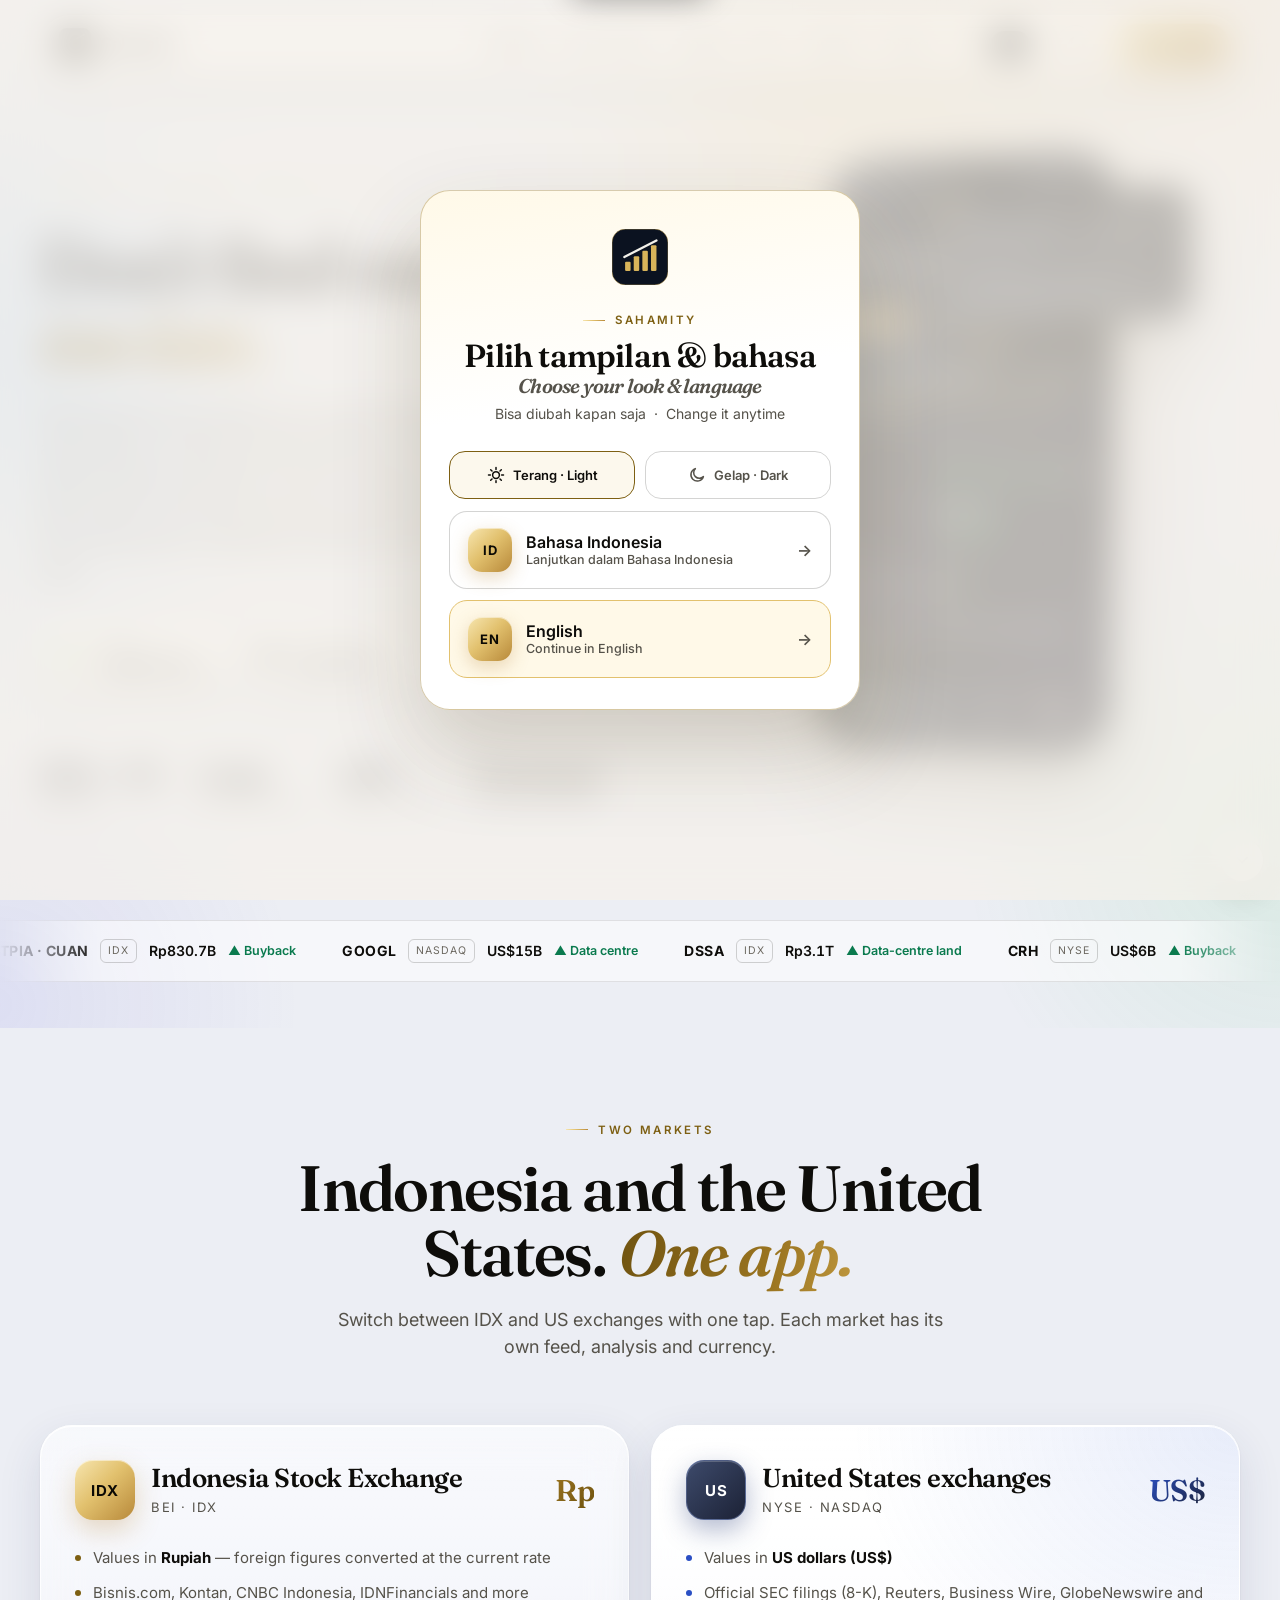
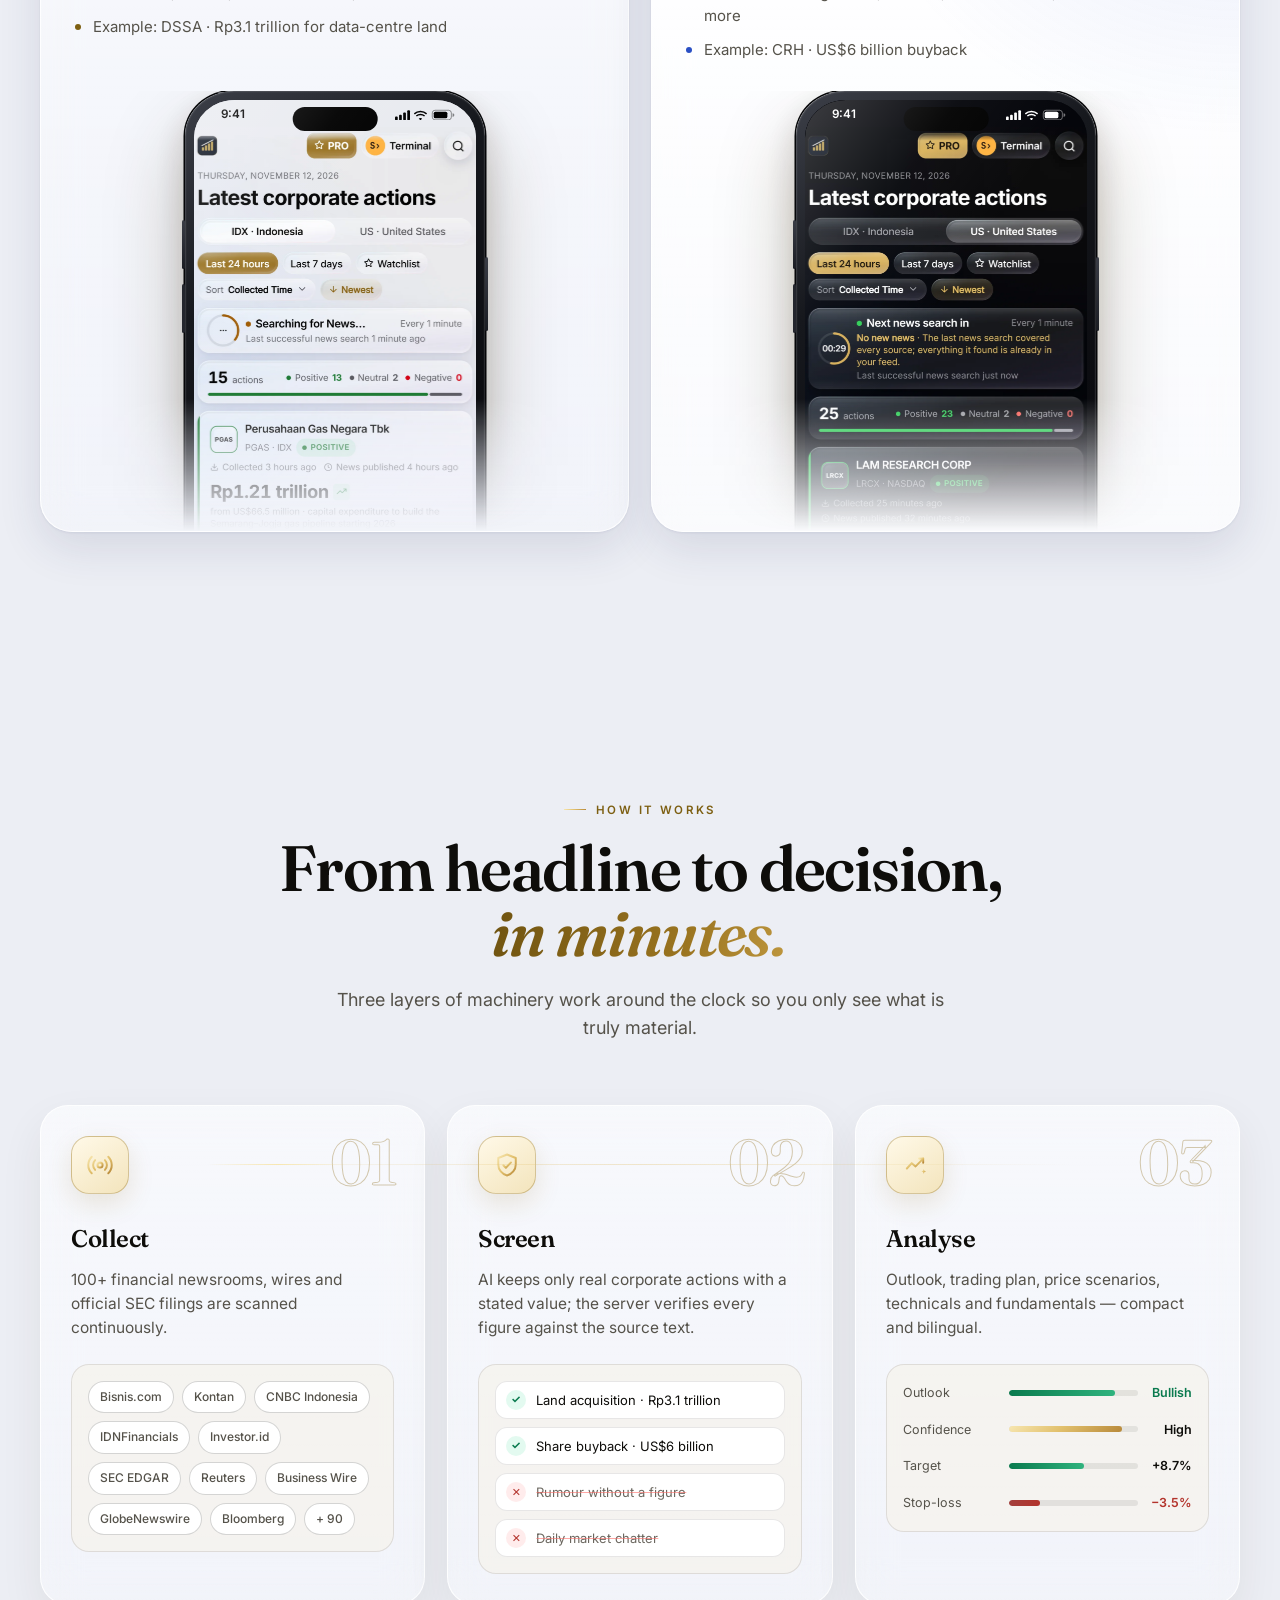
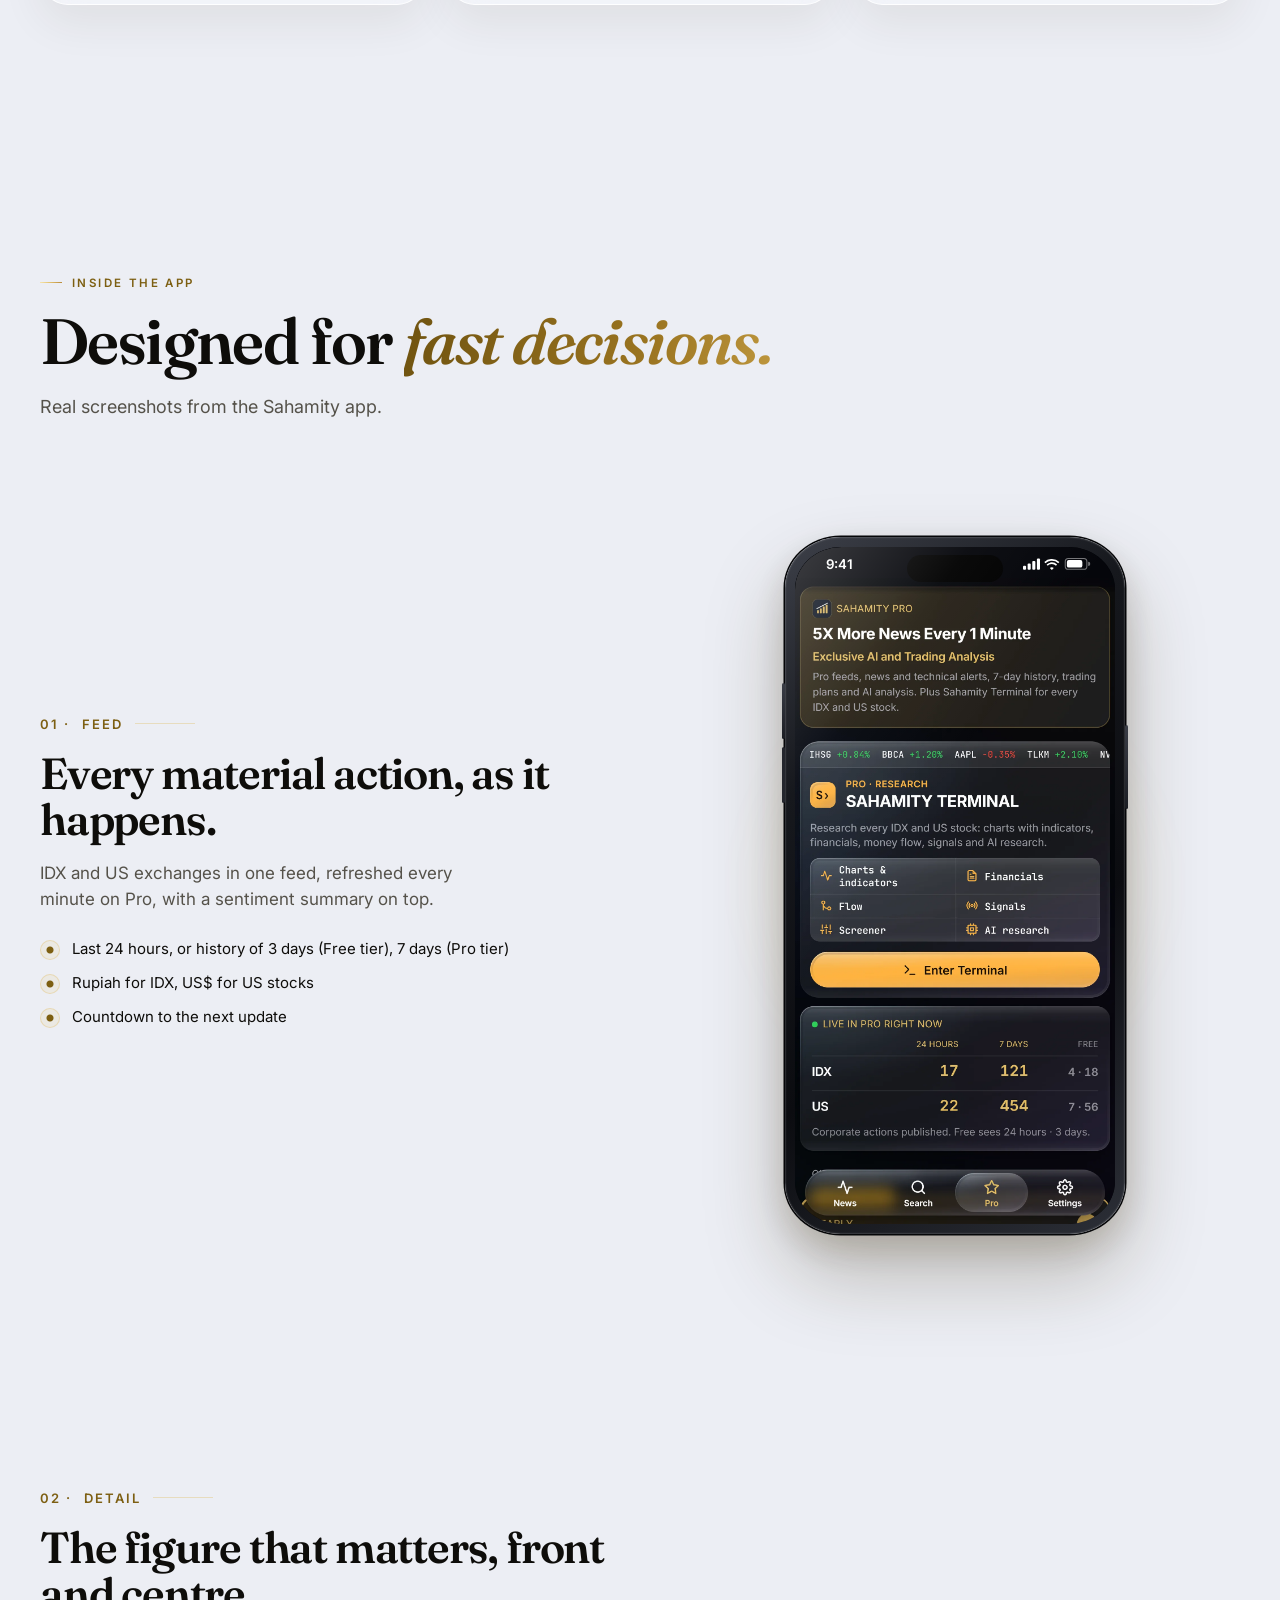
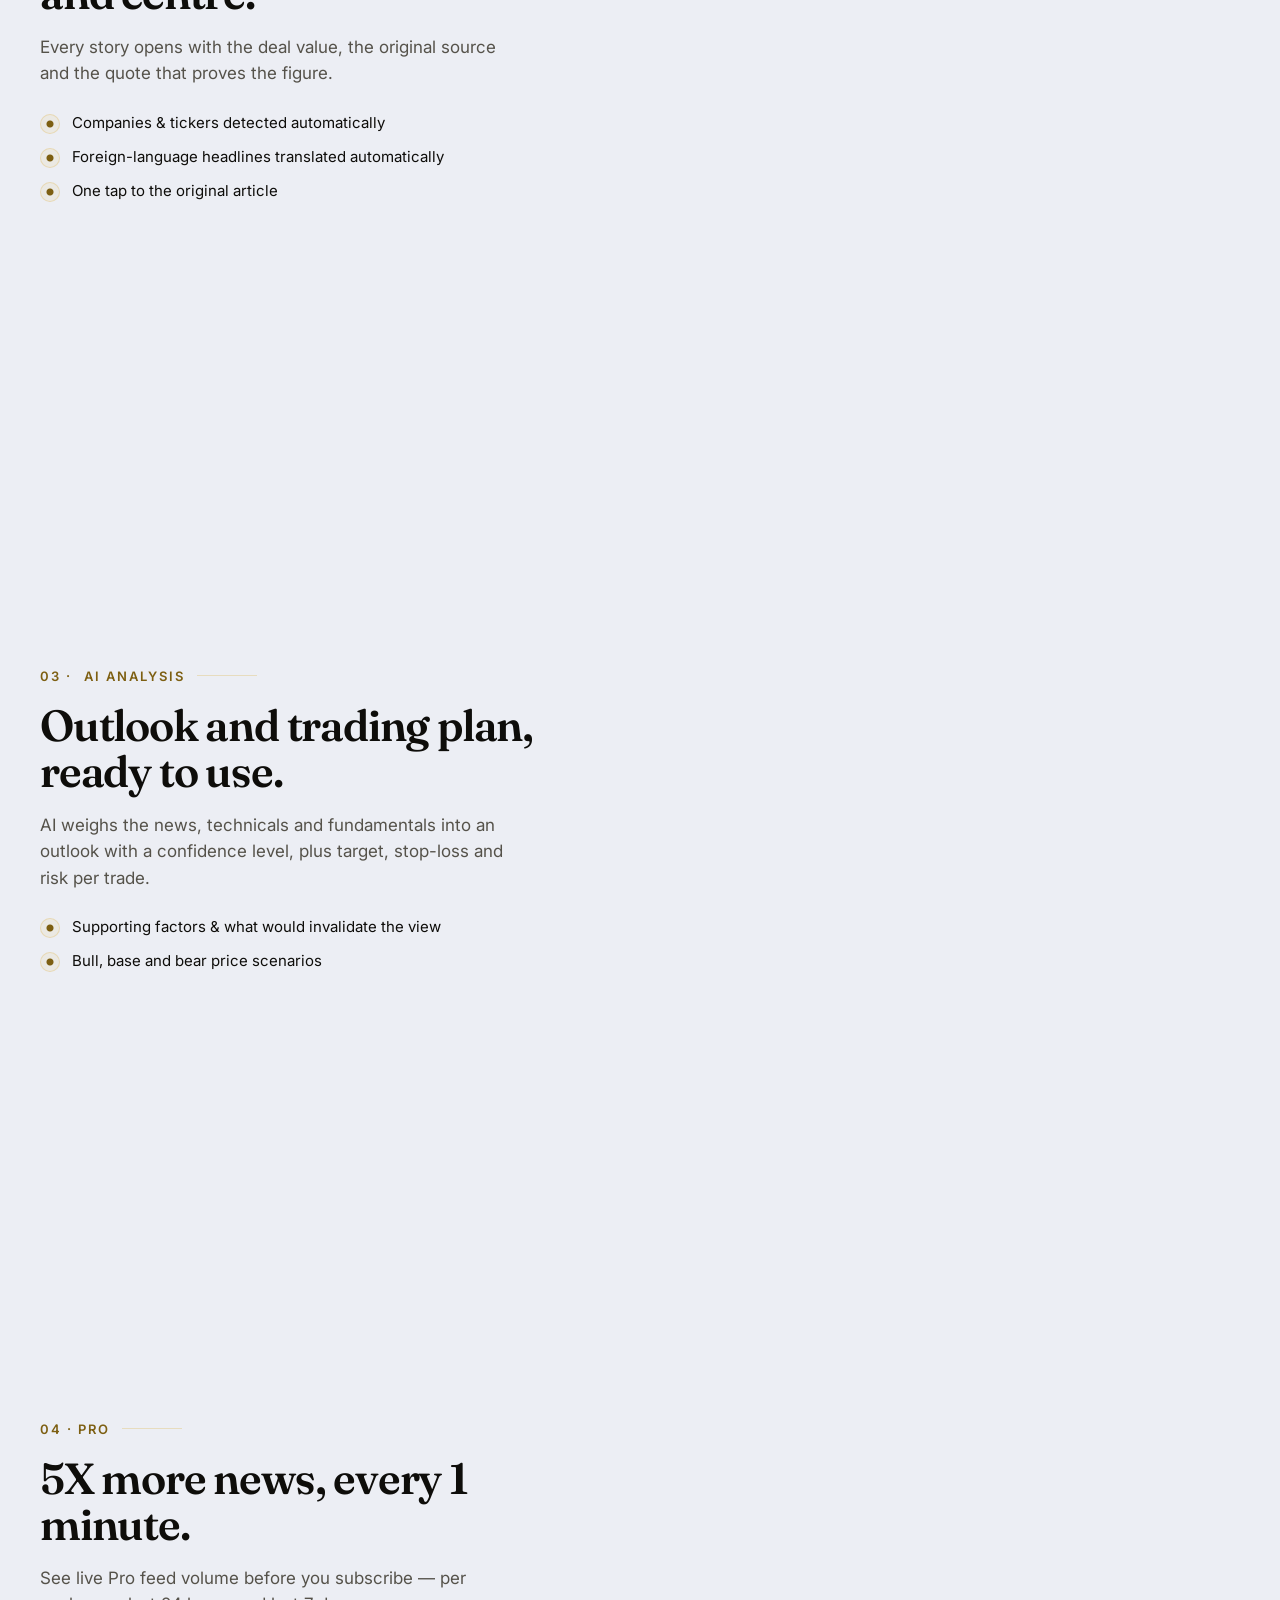
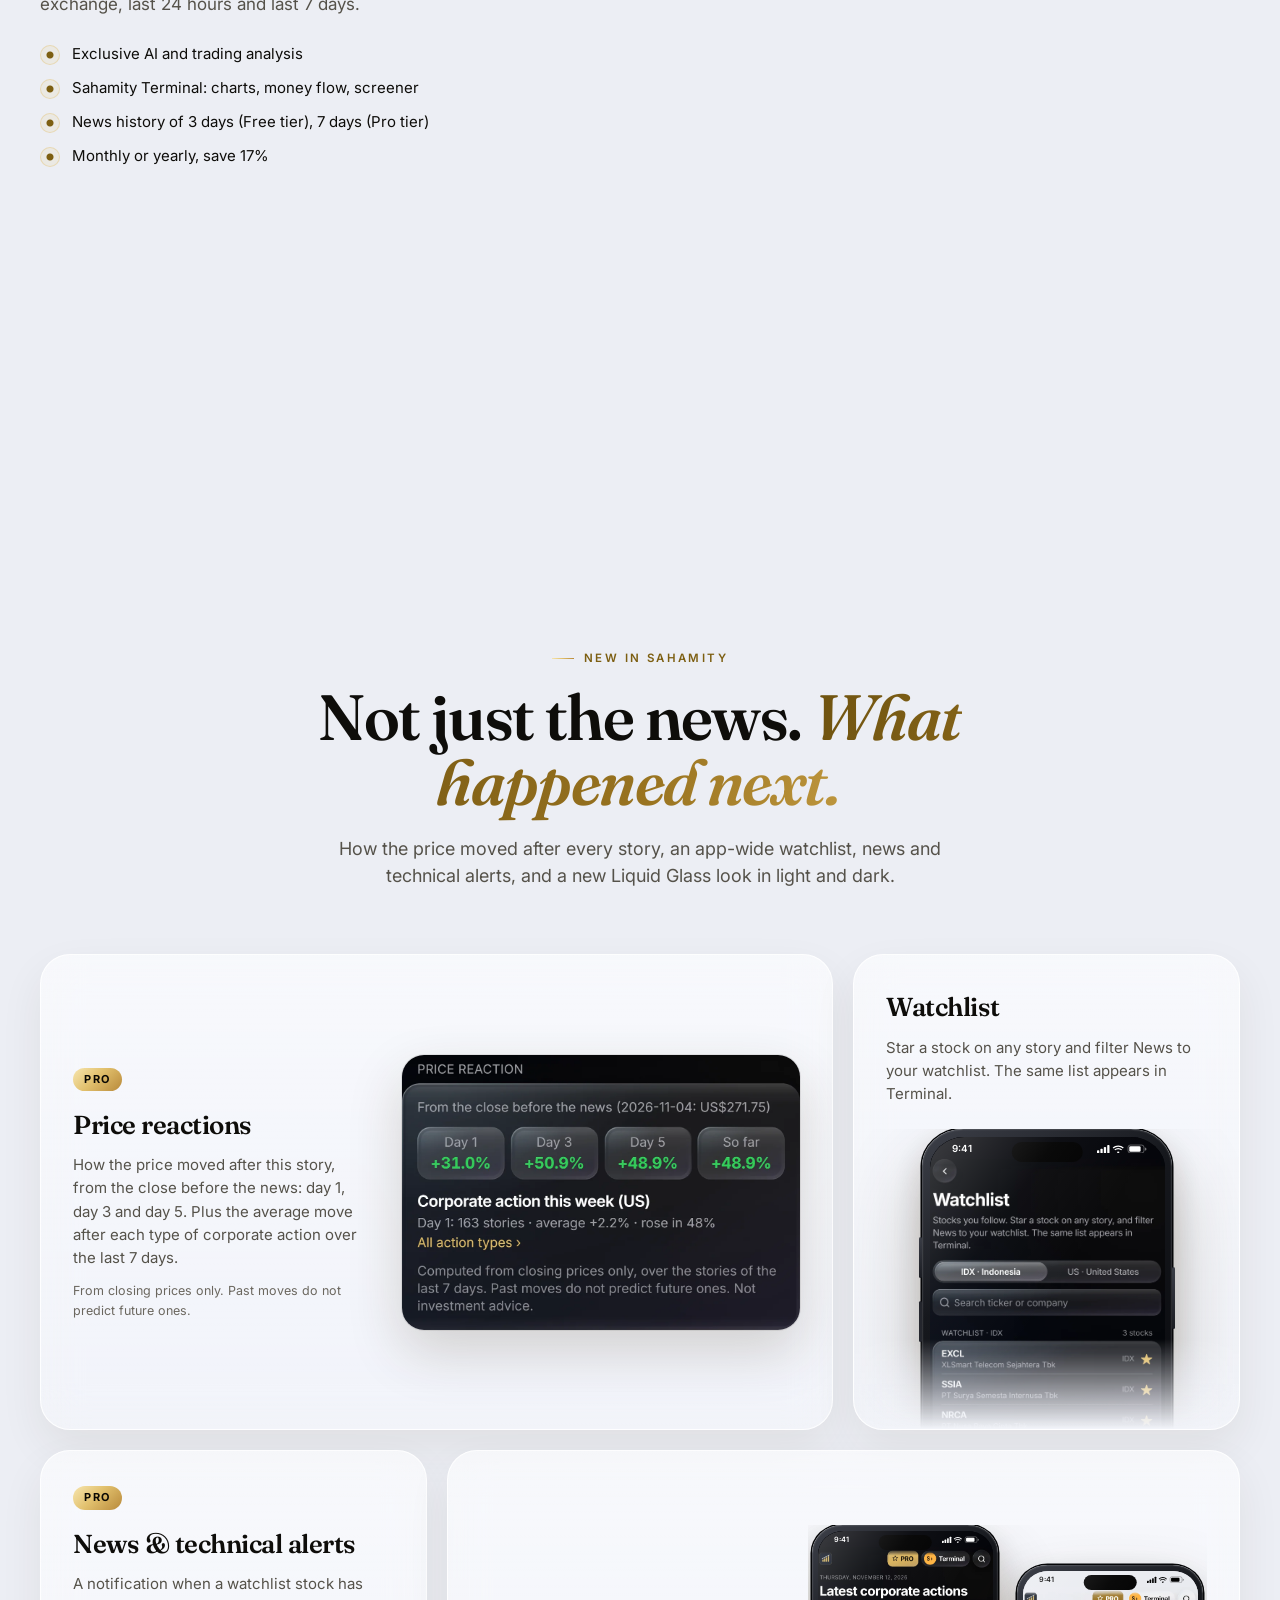
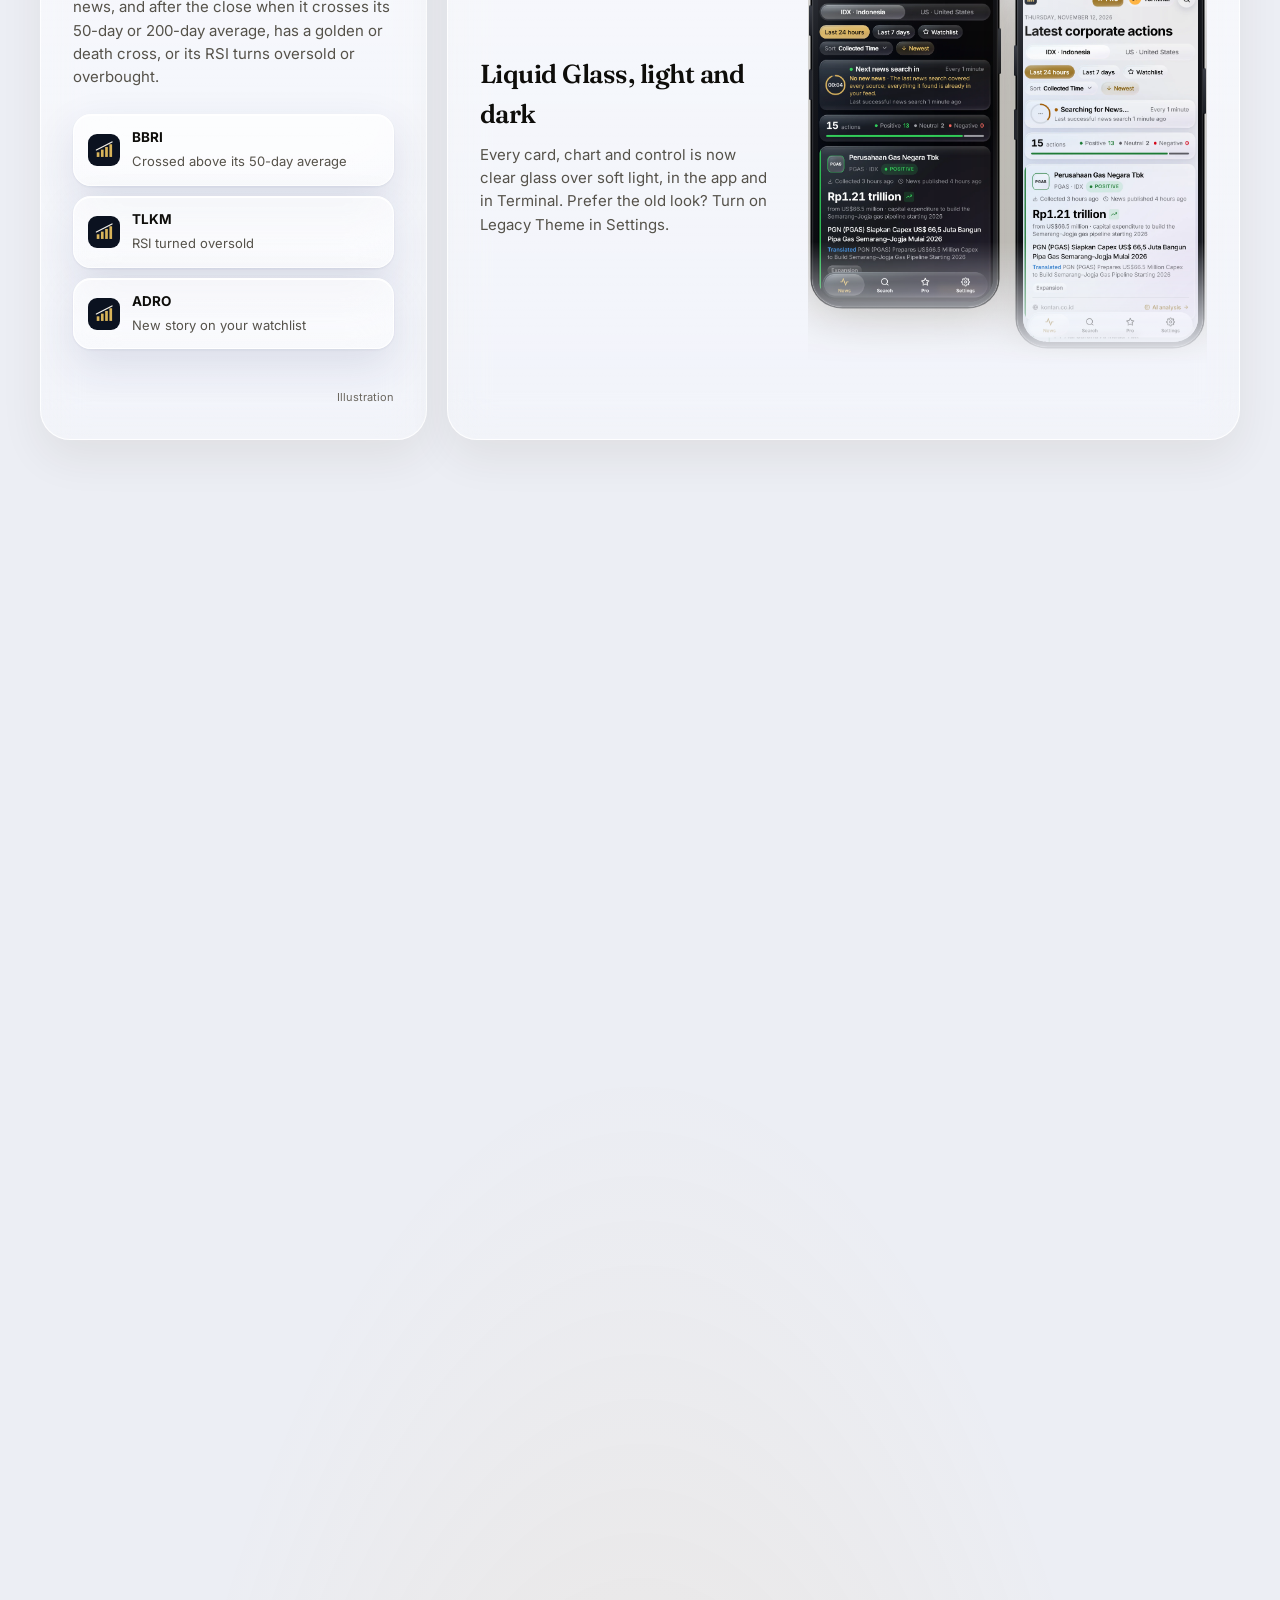
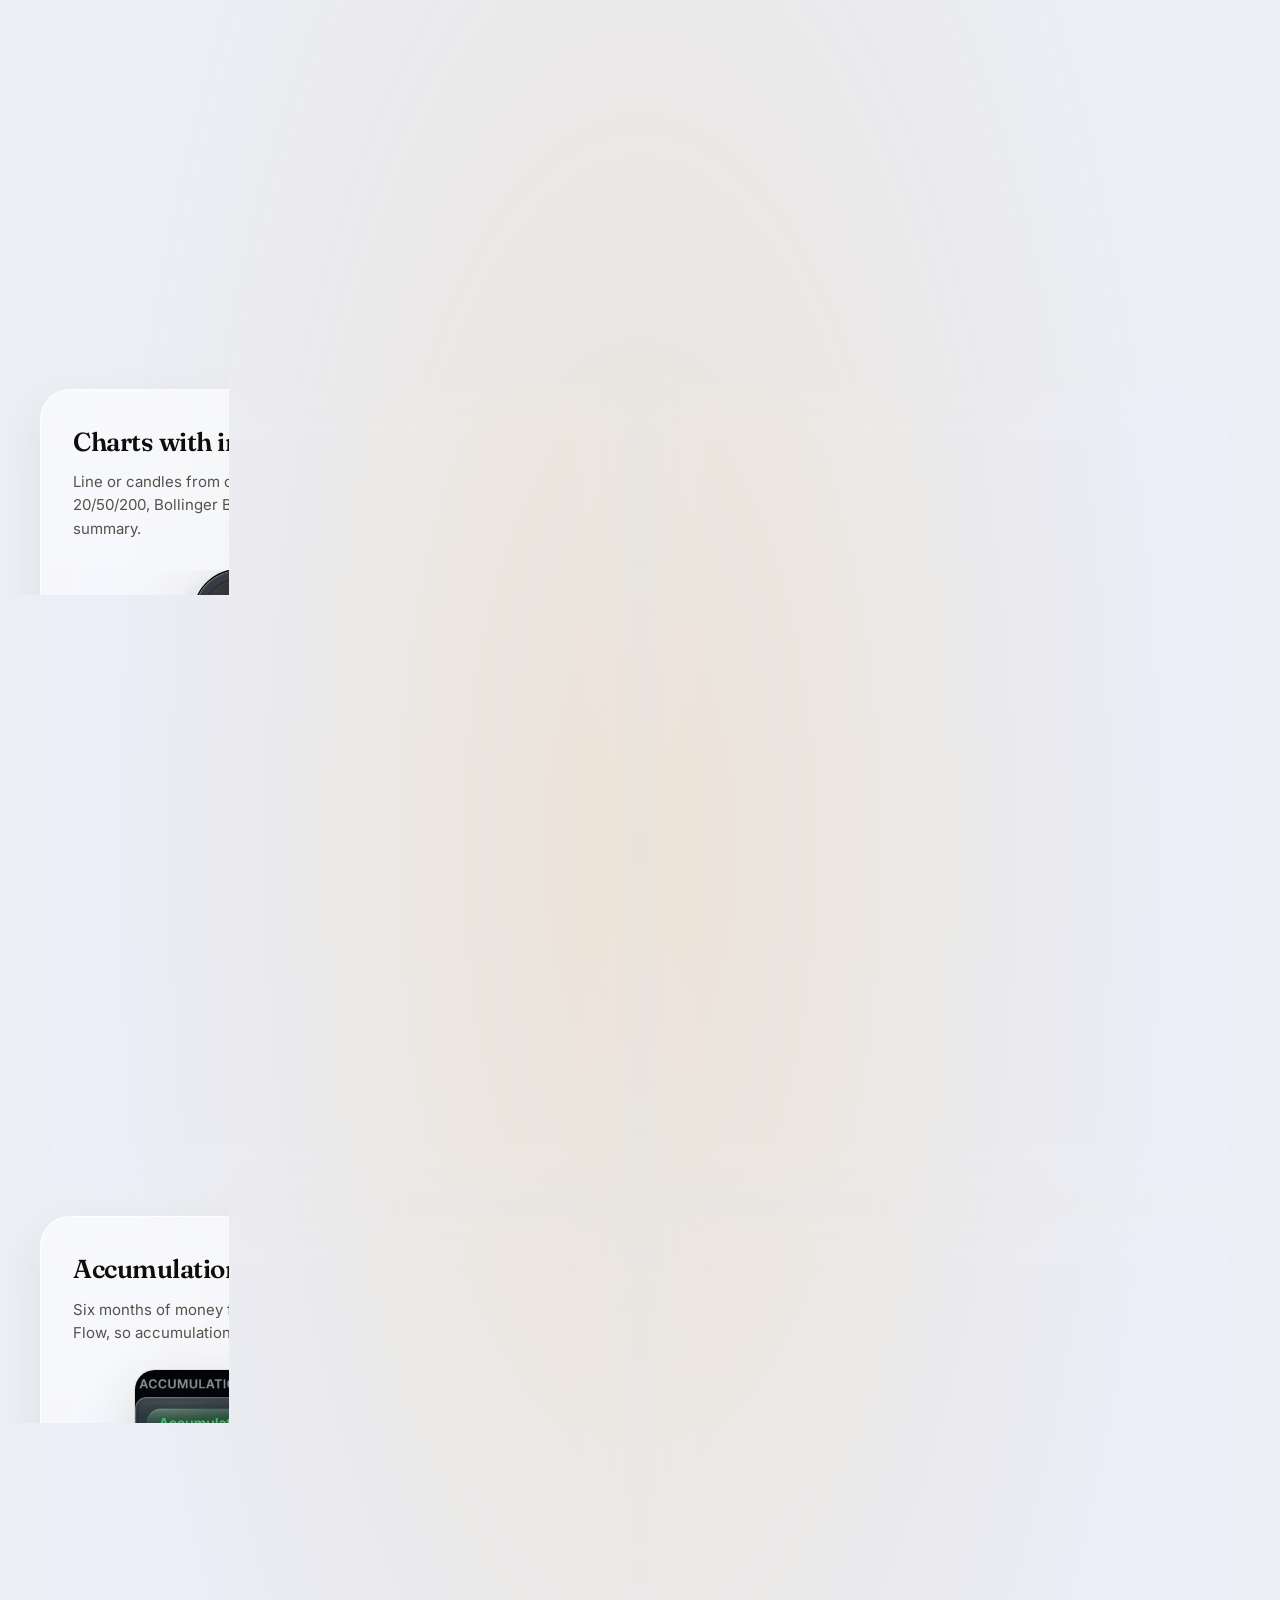
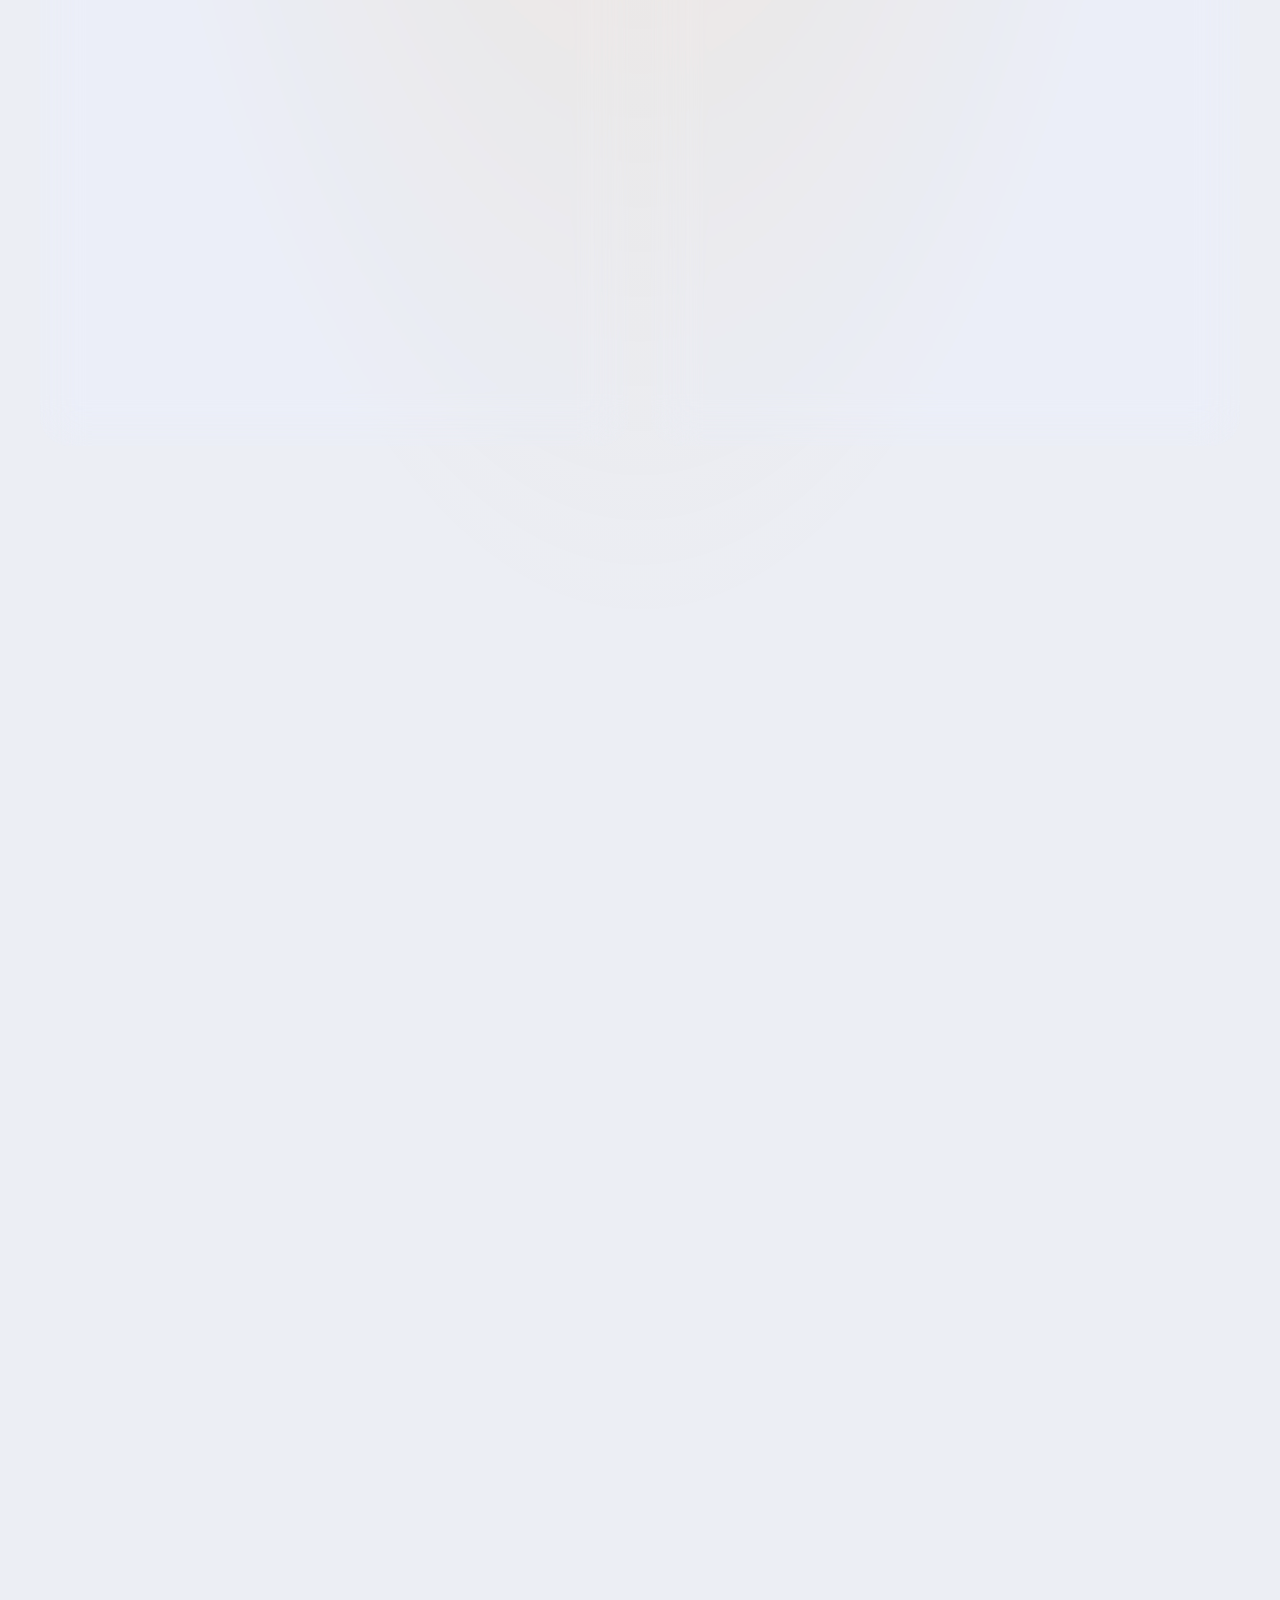
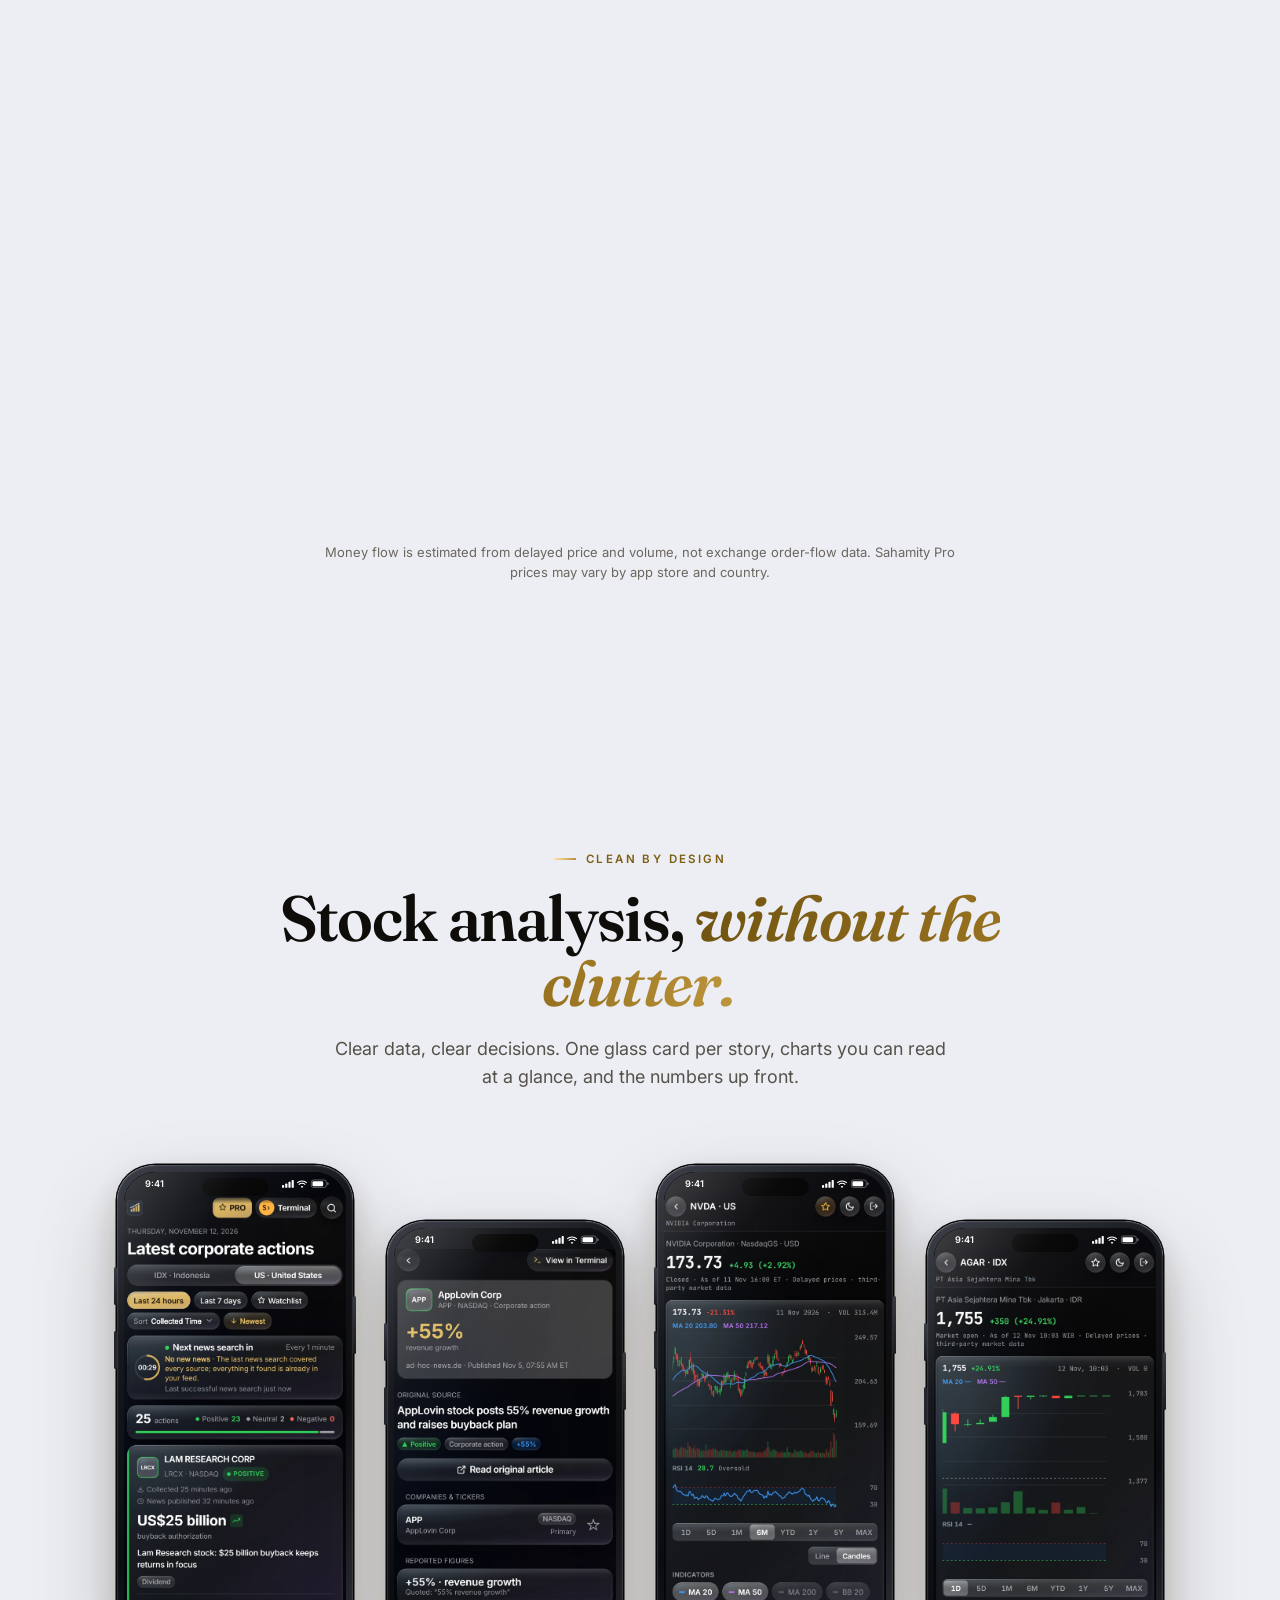
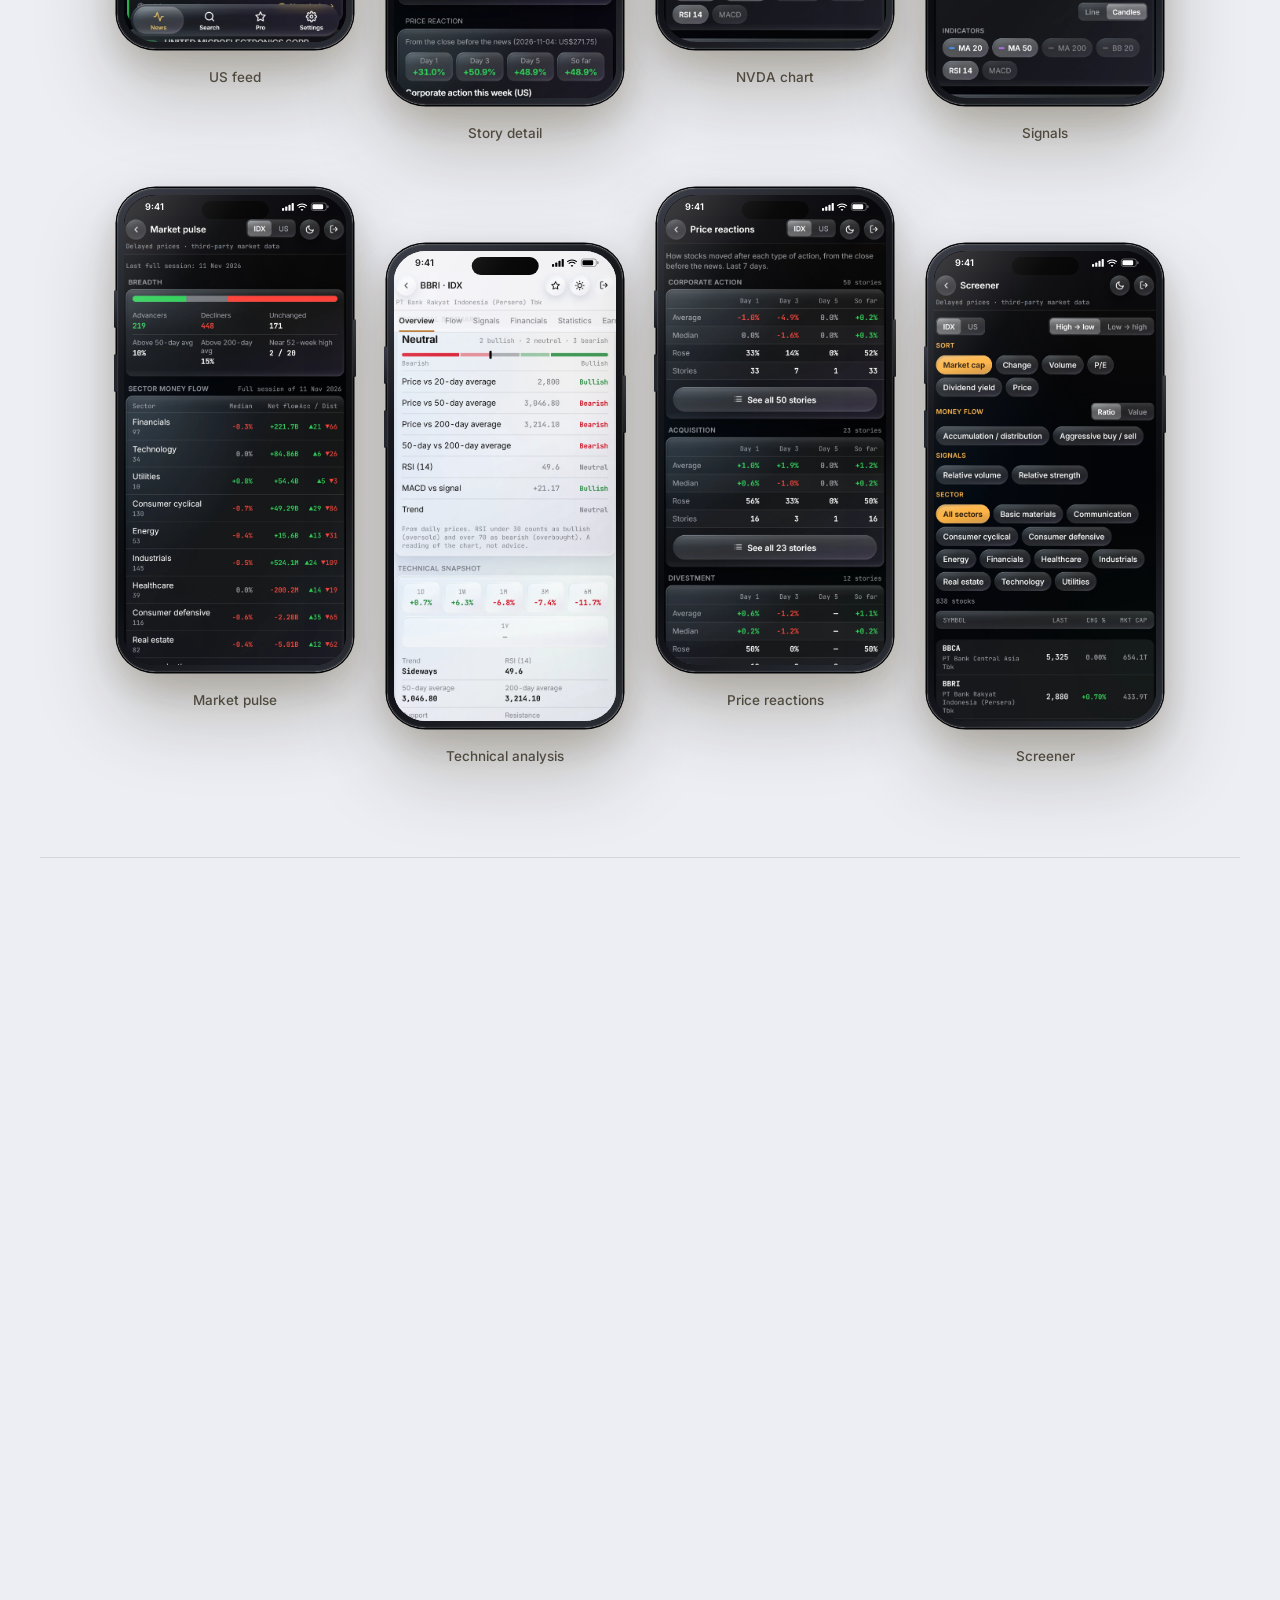
==== commit 15b17d57: "Website: tablet and foldable layout, Sahamity favicons for search, v4 link preview, volume profile w" ====
--- a/index.html
+++ b/index.html
@@ -13,14 +13,17 @@
   <meta property="og:site_name" content="Sahamity" />
   <meta property="og:locale" content="id_ID" />
   <meta property="og:locale:alternate" content="en_US" />
-  <meta property="og:image" content="https://sahamity.com/og-image.jpg?v=430194948c" />
+  <meta property="og:image" content="https://sahamity.com/og-image.jpg?v=0f80345341" />
   <meta property="og:image:width" content="1200" />
   <meta property="og:image:height" content="630" />
-  <meta property="og:image:alt" content="Sahamity: don’t find out too late. IDX and US corporate actions within minutes, AI trading plans and Sahamity Terminal, shown in the app" />
+  <meta property="og:image:alt" content="Sahamity: News. AI. Terminal. Corporate actions, price reactions and Terminal for IDX and US stocks, shown in the app" />
   <meta name="twitter:card" content="summary_large_image" />
   <link rel="canonical" href="https://sahamity.com/" />
+  <link rel="icon" href="/favicon.ico" sizes="48x48" />
+  <link rel="icon" href="/favicon-96.png" sizes="96x96" type="image/png" />
+  <link rel="icon" href="/favicon-192.png" sizes="192x192" type="image/png" />
   <link rel="icon" href="/favicon.svg" type="image/svg+xml" />
-  <link rel="apple-touch-icon" href="/logo.png" />
+  <link rel="apple-touch-icon" href="/apple-touch-icon.png" />
   <script type="application/ld+json" id="ld-home">
   {
     "@context": "https://schema.org",
@@ -48,7 +51,7 @@
   <link rel="preconnect" href="https://fonts.googleapis.com" />
   <link rel="preconnect" href="https://fonts.gstatic.com" crossorigin />
   <link href="https://fonts.googleapis.com/css2?family=Fraunces:ital,opsz,wght@0,9..144,600;1,9..144,600&family=Inter:wght@400;500;600;700&family=JetBrains+Mono:wght@500;600&display=swap" rel="stylesheet" />
-  <link rel="stylesheet" href="/styles.css?v=f90f81c3af" />
+  <link rel="stylesheet" href="/styles.css?v=1168341304" />
   <script src="/site.js?v=4dcd131e91" defer></script>
 </head>
 <body>
@@ -469,7 +472,7 @@
           <article class="tcard reveal" style="--d:.1s">
             <span class="tnum mono">08</span>
             <h3><span lang="id">Profil volume</span><span lang="en">Volume profile</span></h3>
-            <p><span lang="id">Volume per harga selama tiga bulan: harga yang paling banyak ditransaksikan, rentang yang memuat 70% volume, dan posisi harga saat ini.</span><span lang="en">Volume by price over three months: the most traded price, the band holding 70% of the volume, and where the price sits now.</span></p>
+            <p><span lang="id">Volume per harga pada rentang waktu pilihan Anda, dari sesi hari ini hingga sepanjang waktu: harga yang paling banyak ditransaksikan, rentang yang memuat 70% volume, dan posisi harga saat ini.</span><span lang="en">Volume by price over the time range you pick, from today's session to all time: the most traded price, the band holding 70% of the volume, and where the price sits now.</span></p>
             <div class="comp"><img lang="id" data-shot="c-profile-id" alt="Profil volume BBRI" loading="lazy" /><img lang="en" data-shot="c-profile-en" alt="BBRI volume profile" loading="lazy" /></div>
           </article>
         </div>
--- a/styles.css
+++ b/styles.css
@@ -162,7 +162,7 @@
 .float.d2 { animation-delay: -2.2s; }
 .float.d3 { animation-delay: -4.4s; }
 @keyframes bob { 0%, 100% { translate: 0 0; } 50% { translate: 0 -12px; } }
-@media (max-width: 1000px) {
+@media (max-width: 1100px) {
   .hero { padding-top: 120px; min-height: auto; }
   .hero .wrap { grid-template-columns: 1fr; }
   .stage { height: 660px; margin-top: 10px; }
@@ -678,14 +678,47 @@
 /* A phone in a Terminal card fills the card's height, so it never floats low in a tall row. */
 .tcard .peek { flex: 1 1 auto; height: auto; min-height: 330px; margin-top: 4px; }
 /* The hero's news card is shorter than the HAKA/HAKI card it replaced: raise it beside the feed. */
-@media (min-width: 901px) { .stage .comp.b { bottom: 190px; } }
+@media (min-width: 1101px) { .stage .comp.b { bottom: 190px; } }
 @media (min-width: 1481px) { .stage .comp.b { right: -30px; } }
 /* The hero's News card, cut just below its text (the app's tab bar covers the rest); the frame rounds its corners. */
 .stage .comp.fade-foot { width: 320px; }
 @media (max-width: 900px) { .stage .comp.fade-foot { width: 66%; } }
-/* Design gallery: eight screens in two rows of four (two columns on phones). */
-@media (min-width: 901px) {
-  .gallery { display: grid; grid-template-columns: repeat(4, minmax(0, 236px)); justify-content: center; gap: 44px 34px; width: min(1200px, 100% - 32px); margin-inline: auto; overflow: visible; }
+/* Design gallery: eight screens in two rows of four (four rows of two on phones). */
+@media (min-width: 701px) {
+  .gallery { display: grid; grid-template-columns: repeat(4, minmax(0, 236px)); justify-content: center; gap: 44px 34px; width: min(1200px, 100% - 32px); margin-inline: auto; padding: 10px 0 30px; overflow: visible; }
   .gallery figure { width: auto; }
 }
-.gallery figure:last-child { grid-column: auto; width: auto; }
+@media (min-width: 701px) and (max-width: 900px) { .gallery { gap: 30px 18px; } }
+.gallery figure:last-child { grid-column: auto; width: auto; justify-self: stretch; }
+
+/* ═════ Tablets and inner foldable screens ═════
+   Between phone and desktop the hero stacks (up to 1100px) and stacked sections are centred. */
+/* The section dots need a gutter beside the 1200px page, or they sit on top of the content. */
+@media (max-width: 1319px) { .jump-dots { display: none; } }
+/* aspect-ratio with max-height narrows these boxes, so centre them. */
+.fan, .stage { margin-inline: auto; }
+@media (min-width: 601px) and (max-width: 1100px) {
+  .hero .wrap > div:first-child { text-align: center; max-width: 680px; margin-inline: auto; }
+  .hero .lede { margin-inline: auto; }
+  .hero .cta, .hero .trust { justify-content: center; }
+  .stage { width: min(640px, 100%); }
+  .stage .comp.fade-foot { width: 330px; }
+}
+@media (min-width: 601px) and (max-width: 900px) {
+  .section-head { text-align: center; margin-inline: auto; }
+  .section-head .kicker { justify-content: center; }
+  .section-head p { margin-inline: auto; }
+  .chapter { text-align: center; }
+  .chapter .idx { justify-content: center; }
+  .chapter p { margin-inline: auto; }
+  .chapter ul { justify-content: center; text-align: left; }
+}
+/* Landscape tablets and small laptops: the two-column hero has less room, so the phone and its cards shrink to stay off the text. */
+@media (min-width: 1101px) and (max-width: 1399px) {
+  .stage { height: 680px; }
+  .stage .device { width: 290px; }
+  .stage .comp { width: 230px; }
+  .stage .comp.b, .stage .comp.fade-foot { width: 270px; right: 2%; }
+  .stage .comp.a { left: 0; }
+}
+@media (min-width: 1101px) and (max-width: 1199px) { .hero .lede { max-width: 480px; } }
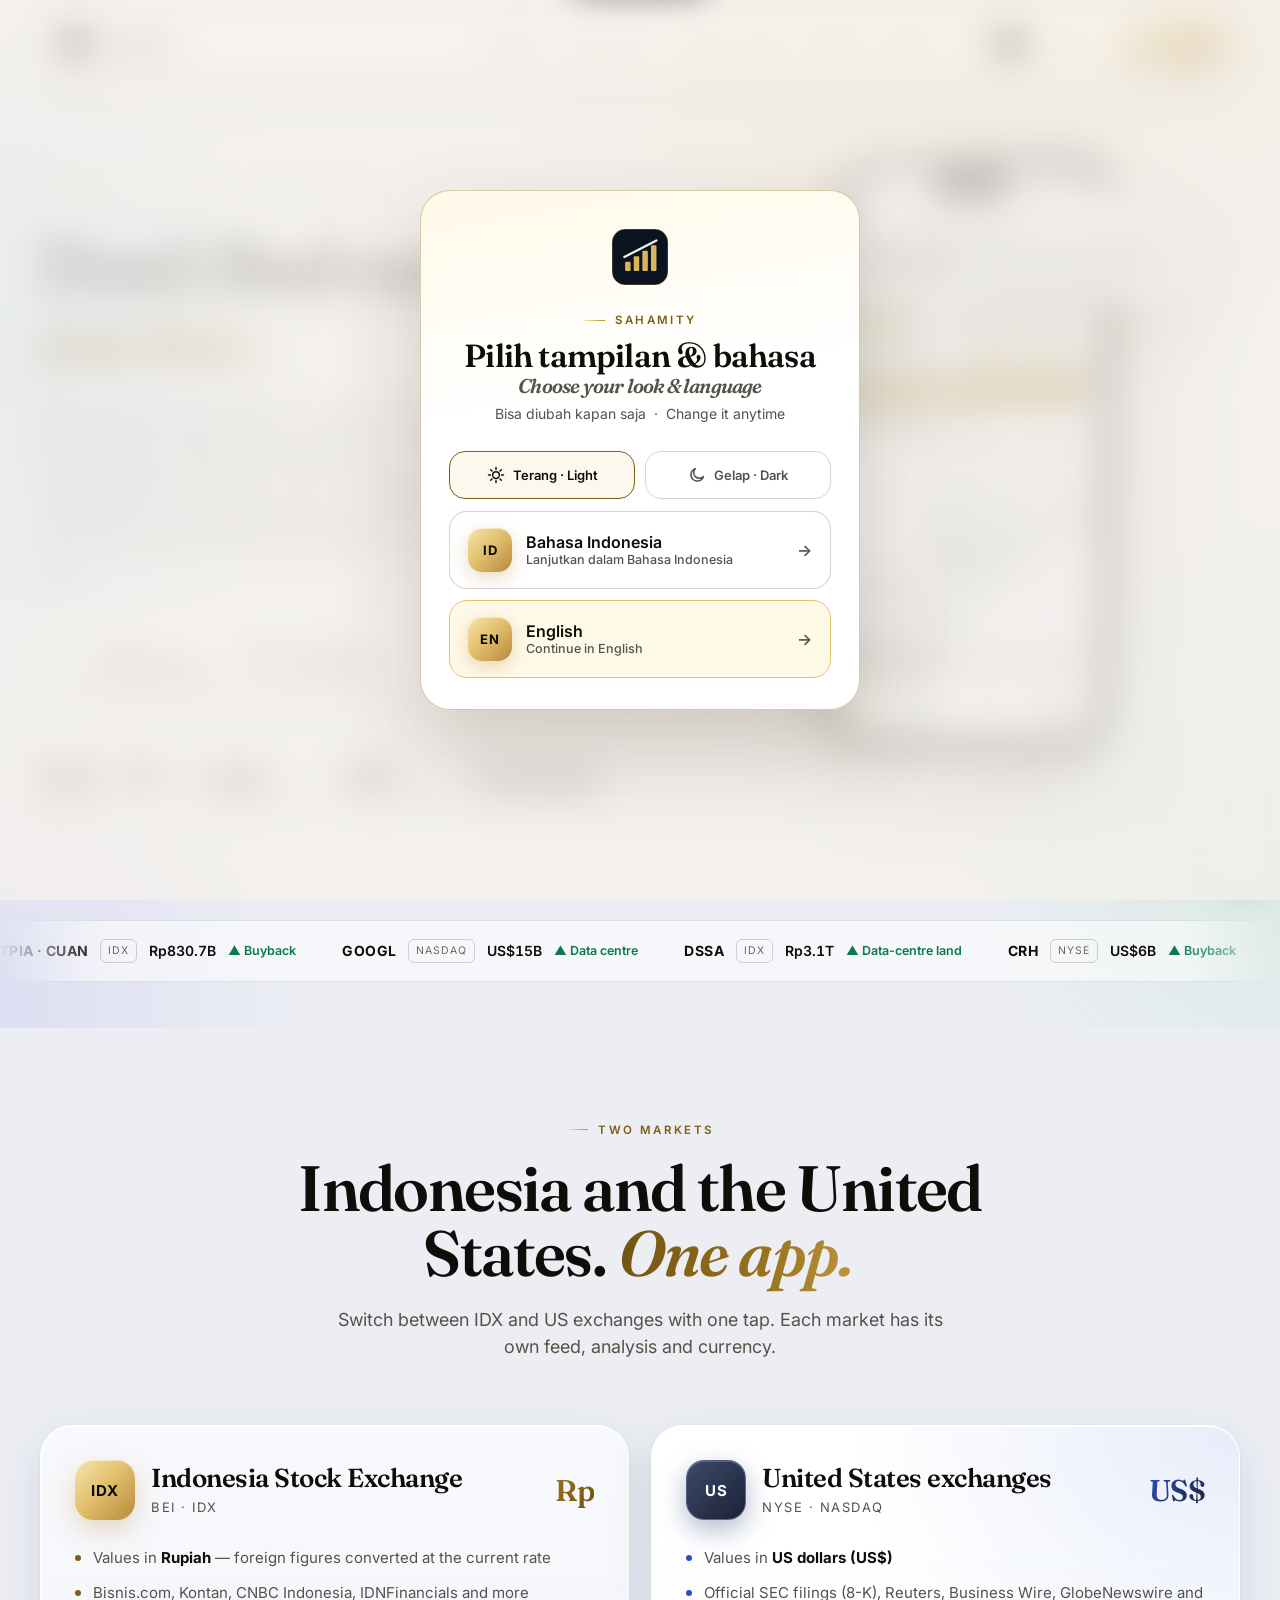
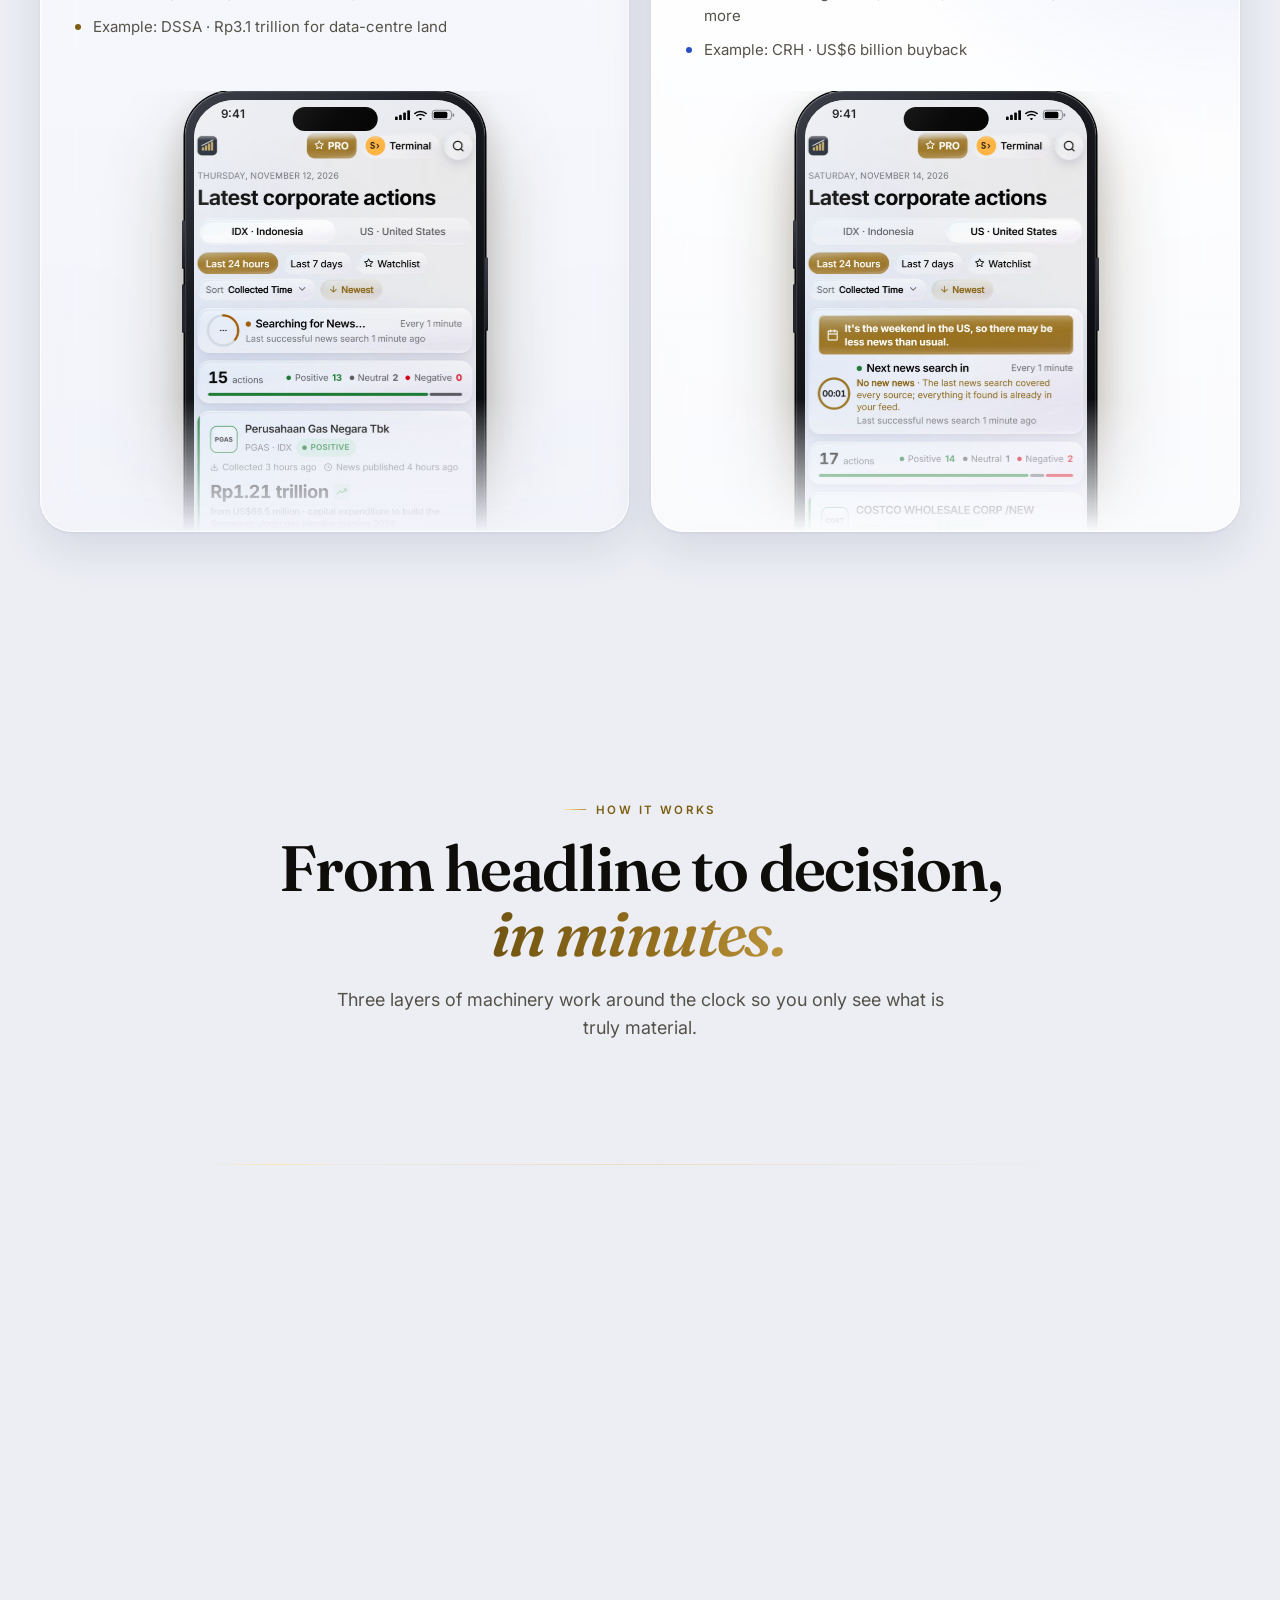
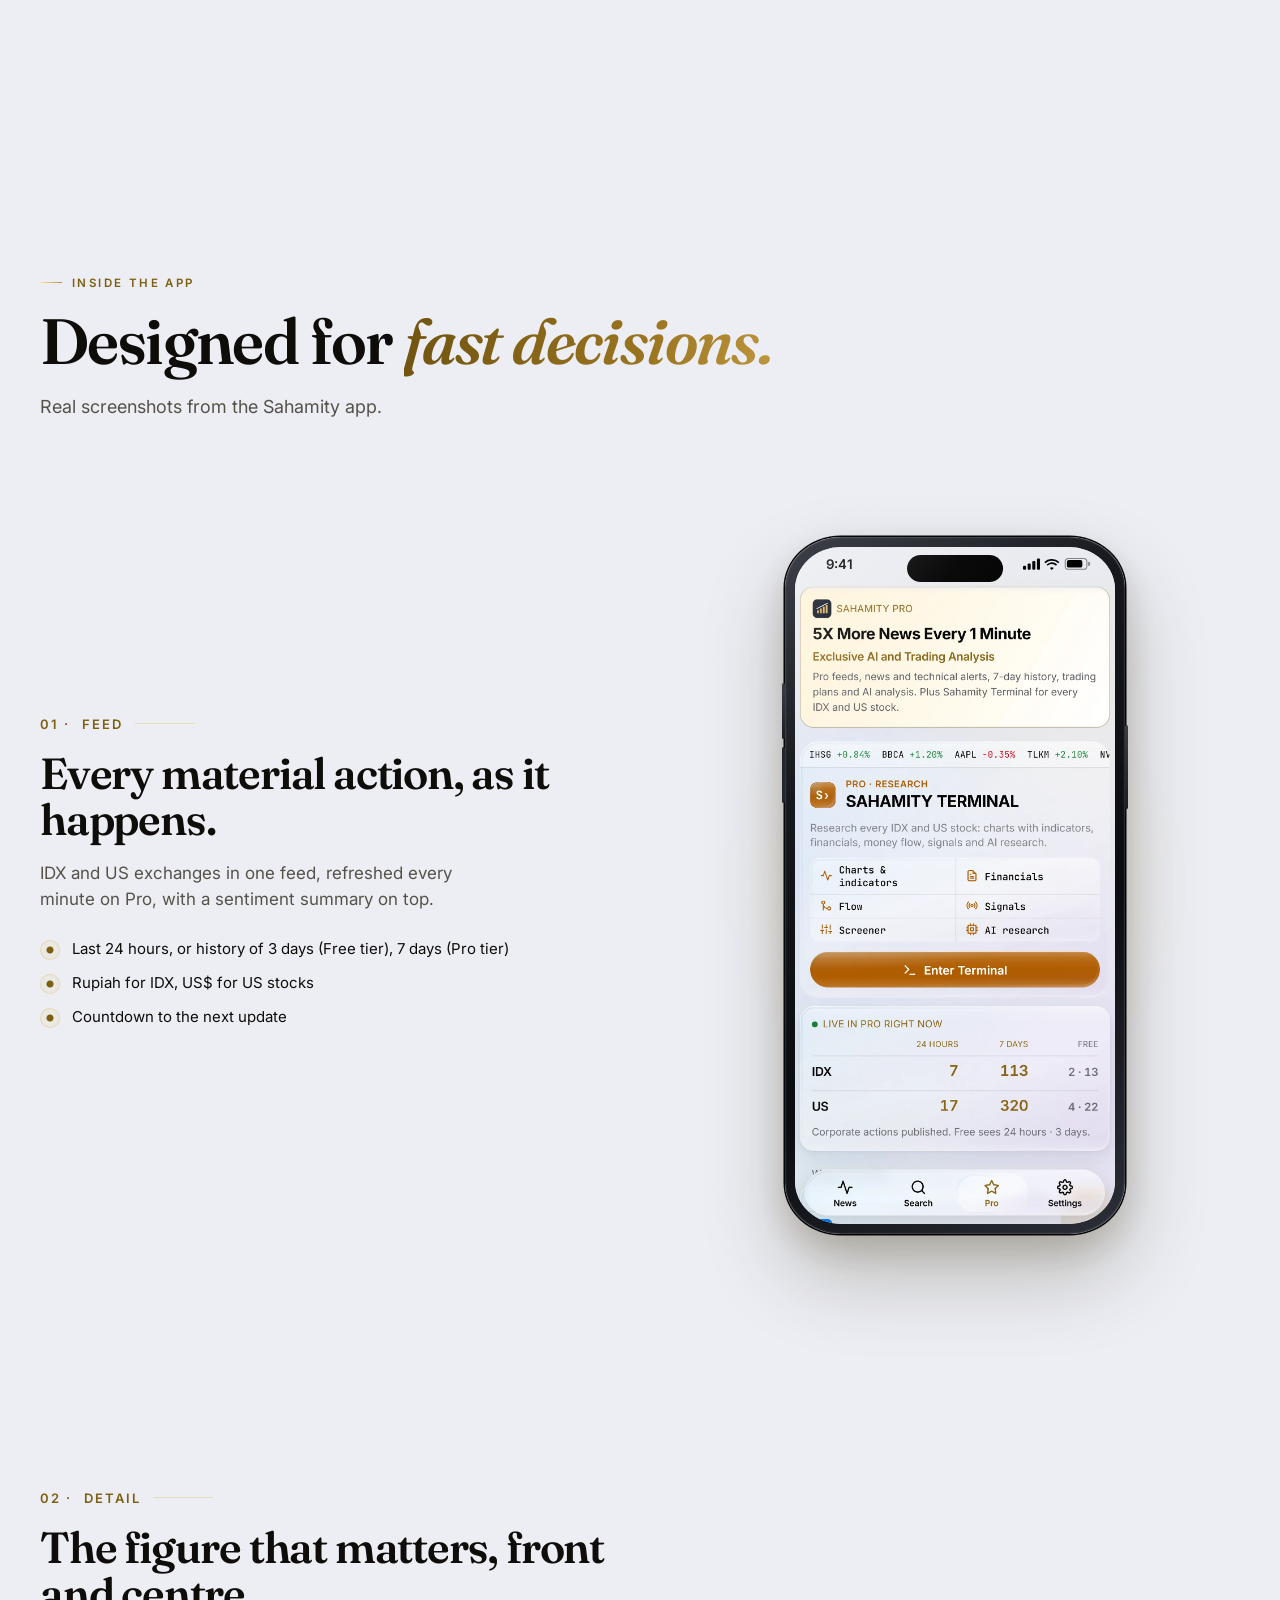
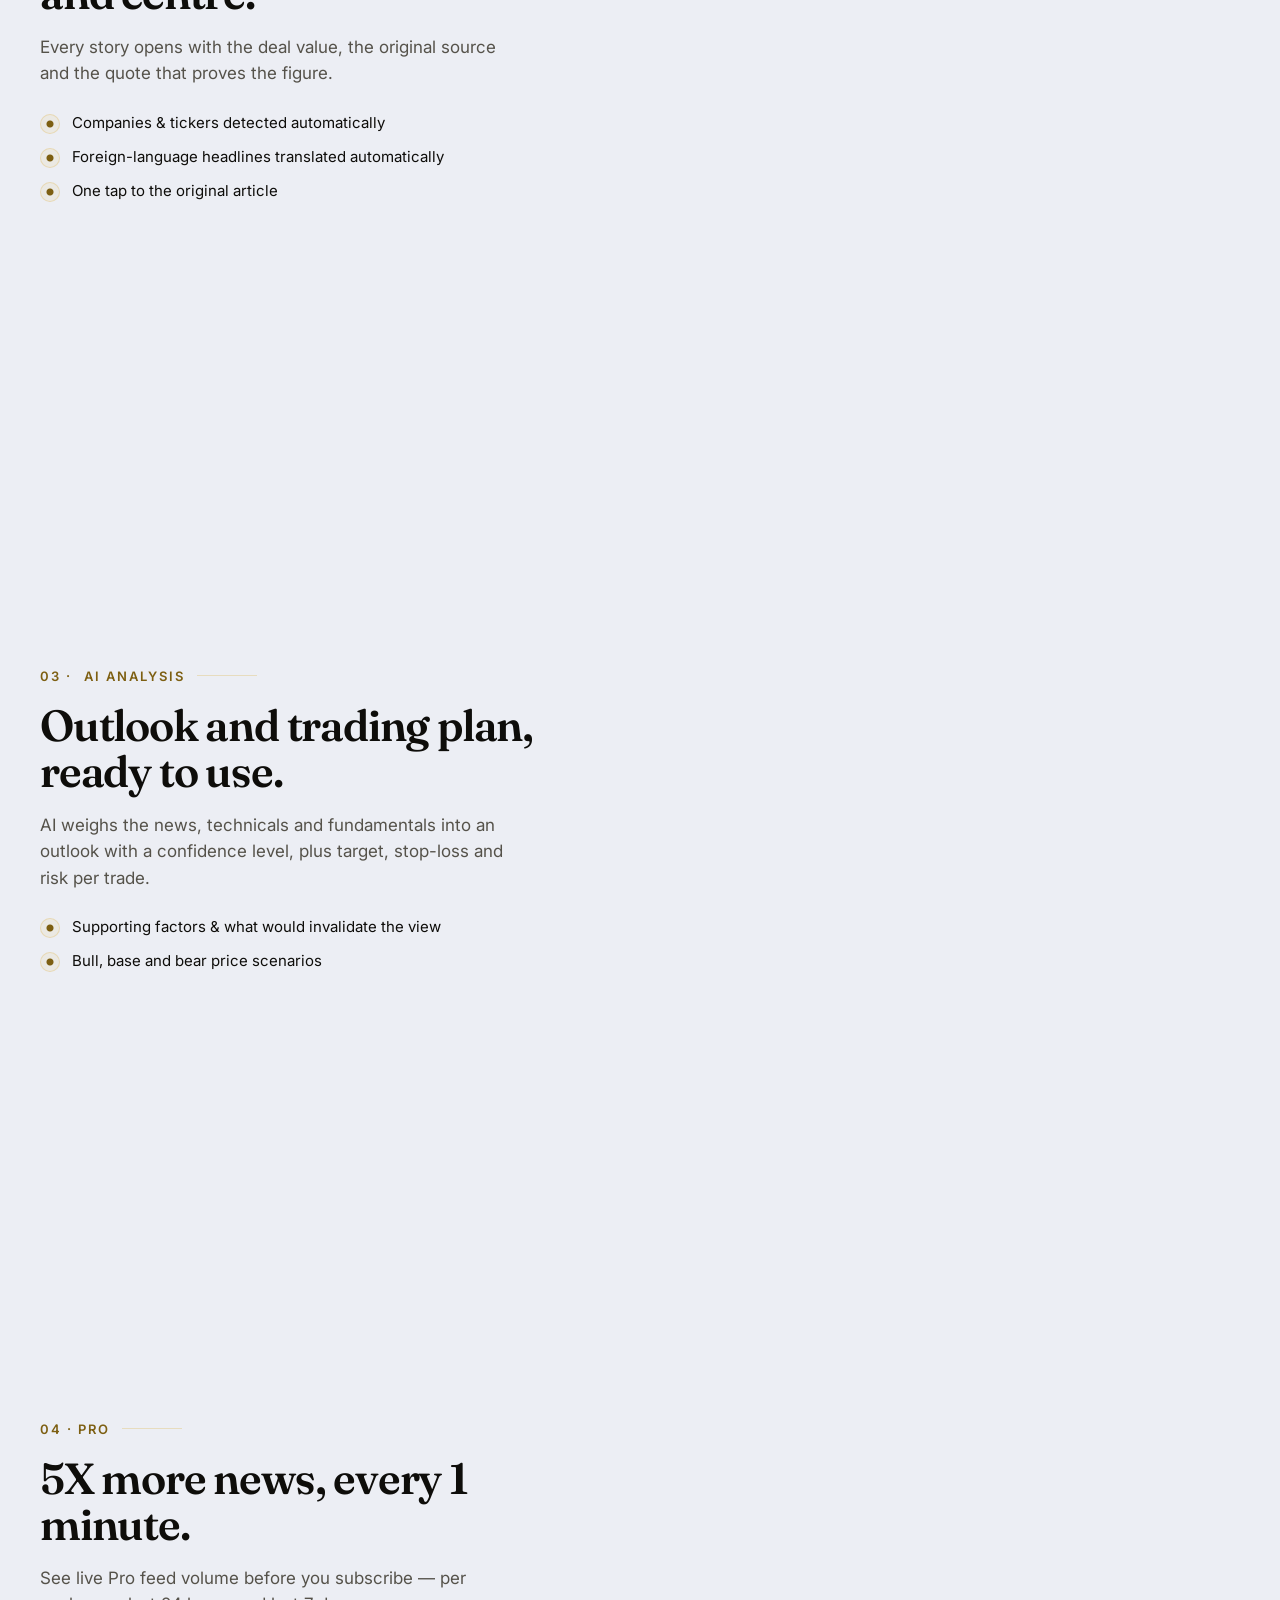
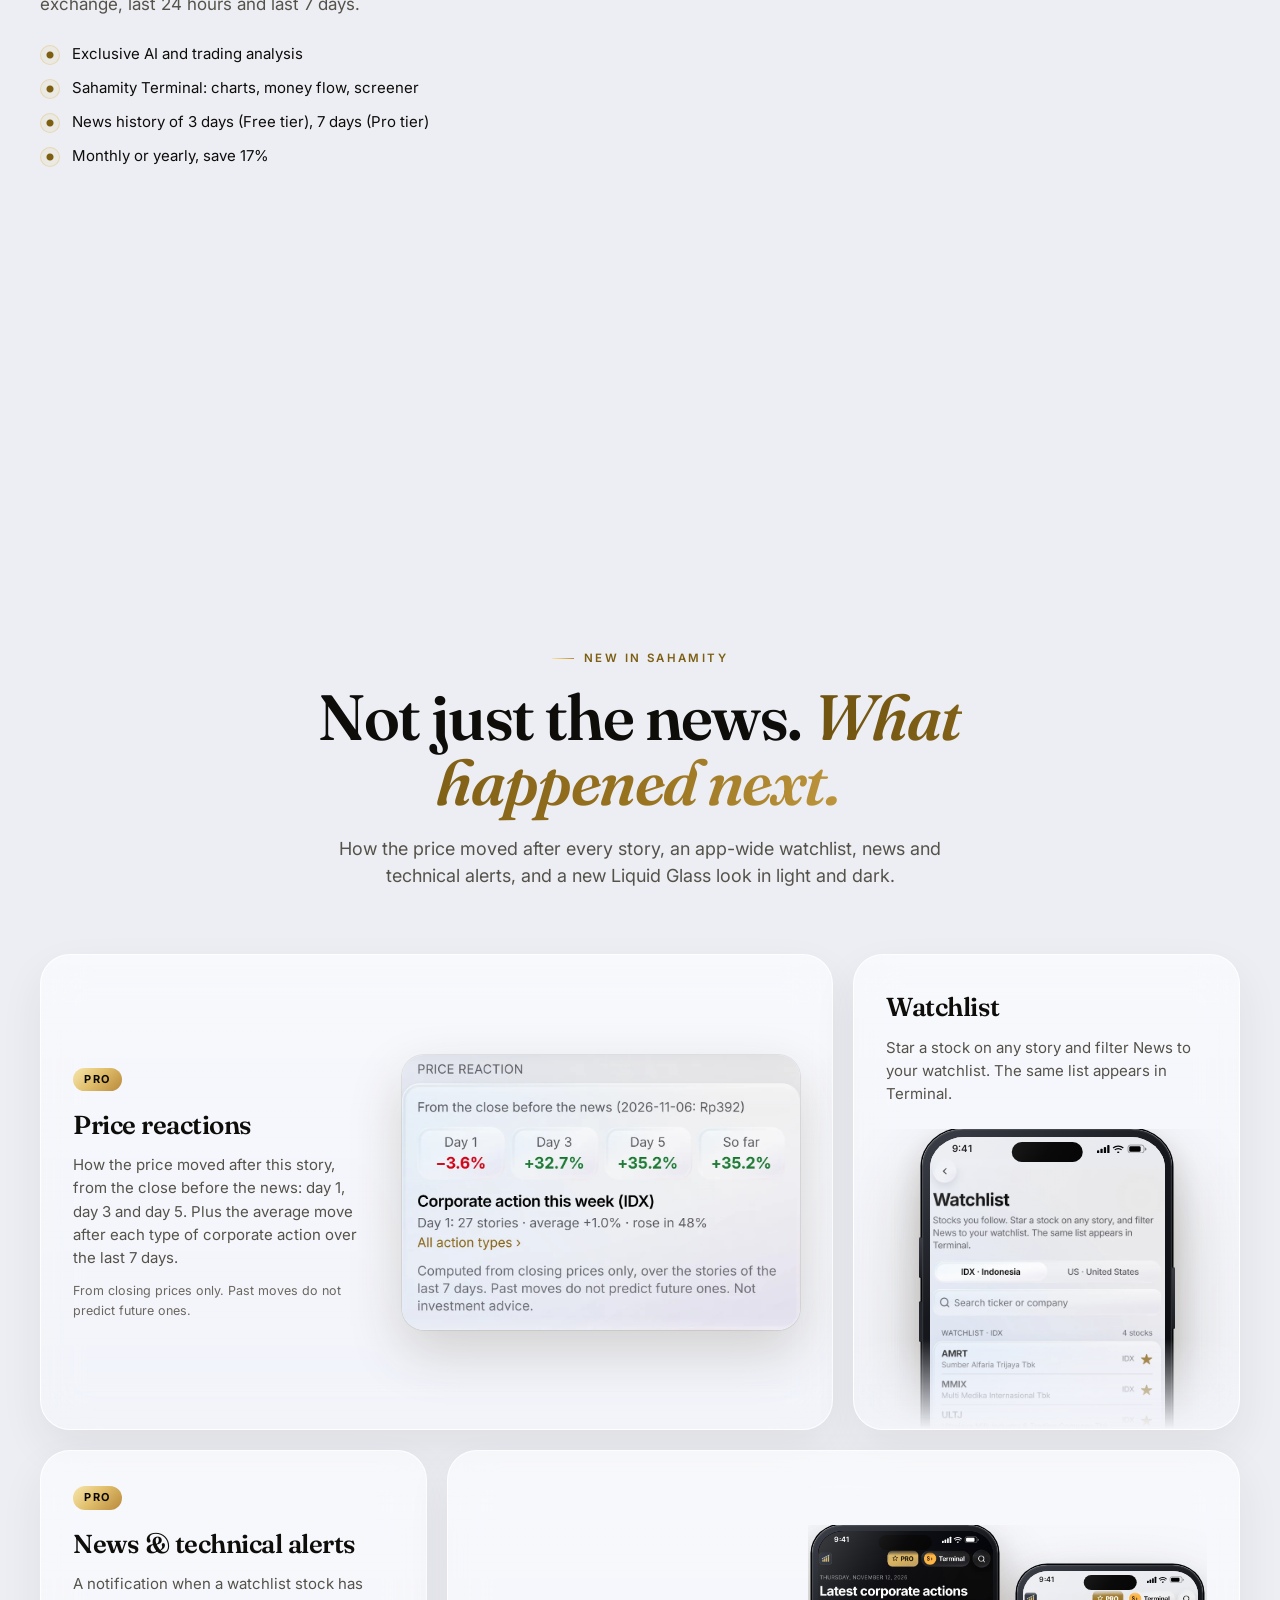
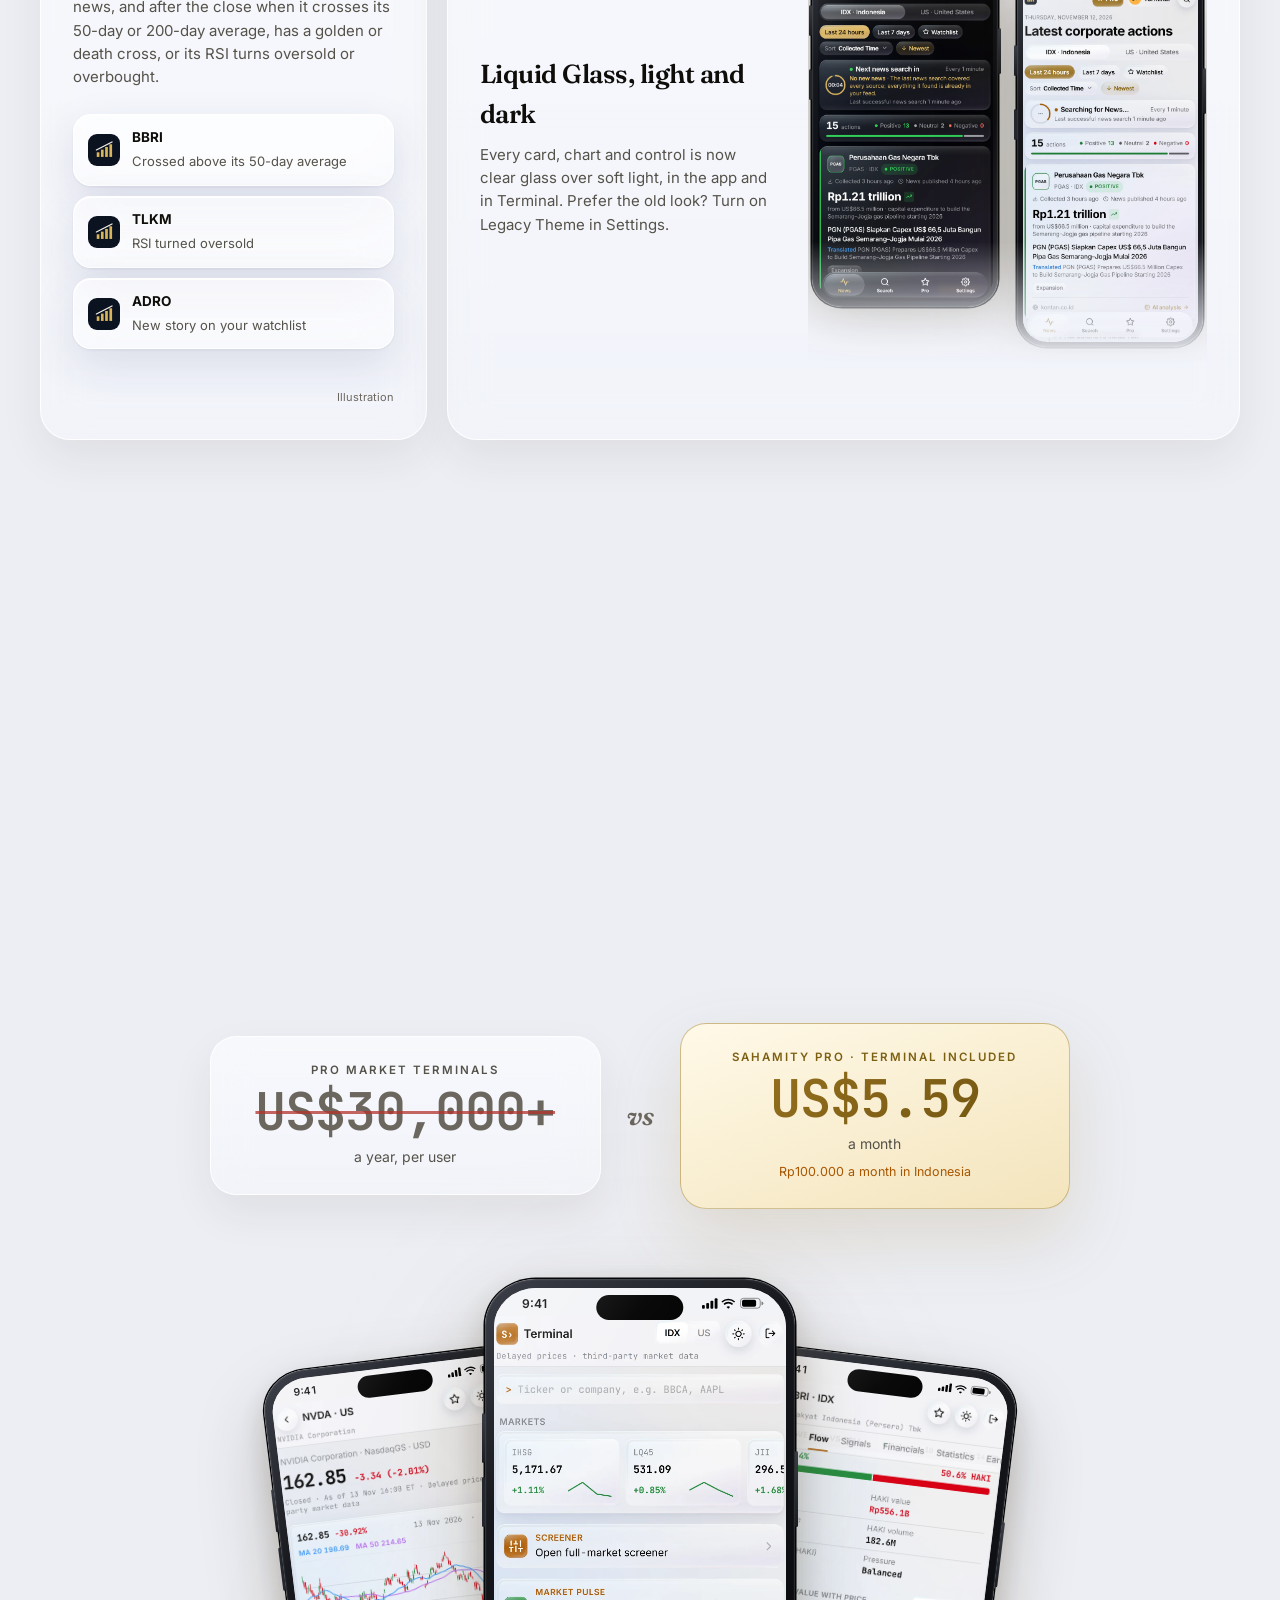
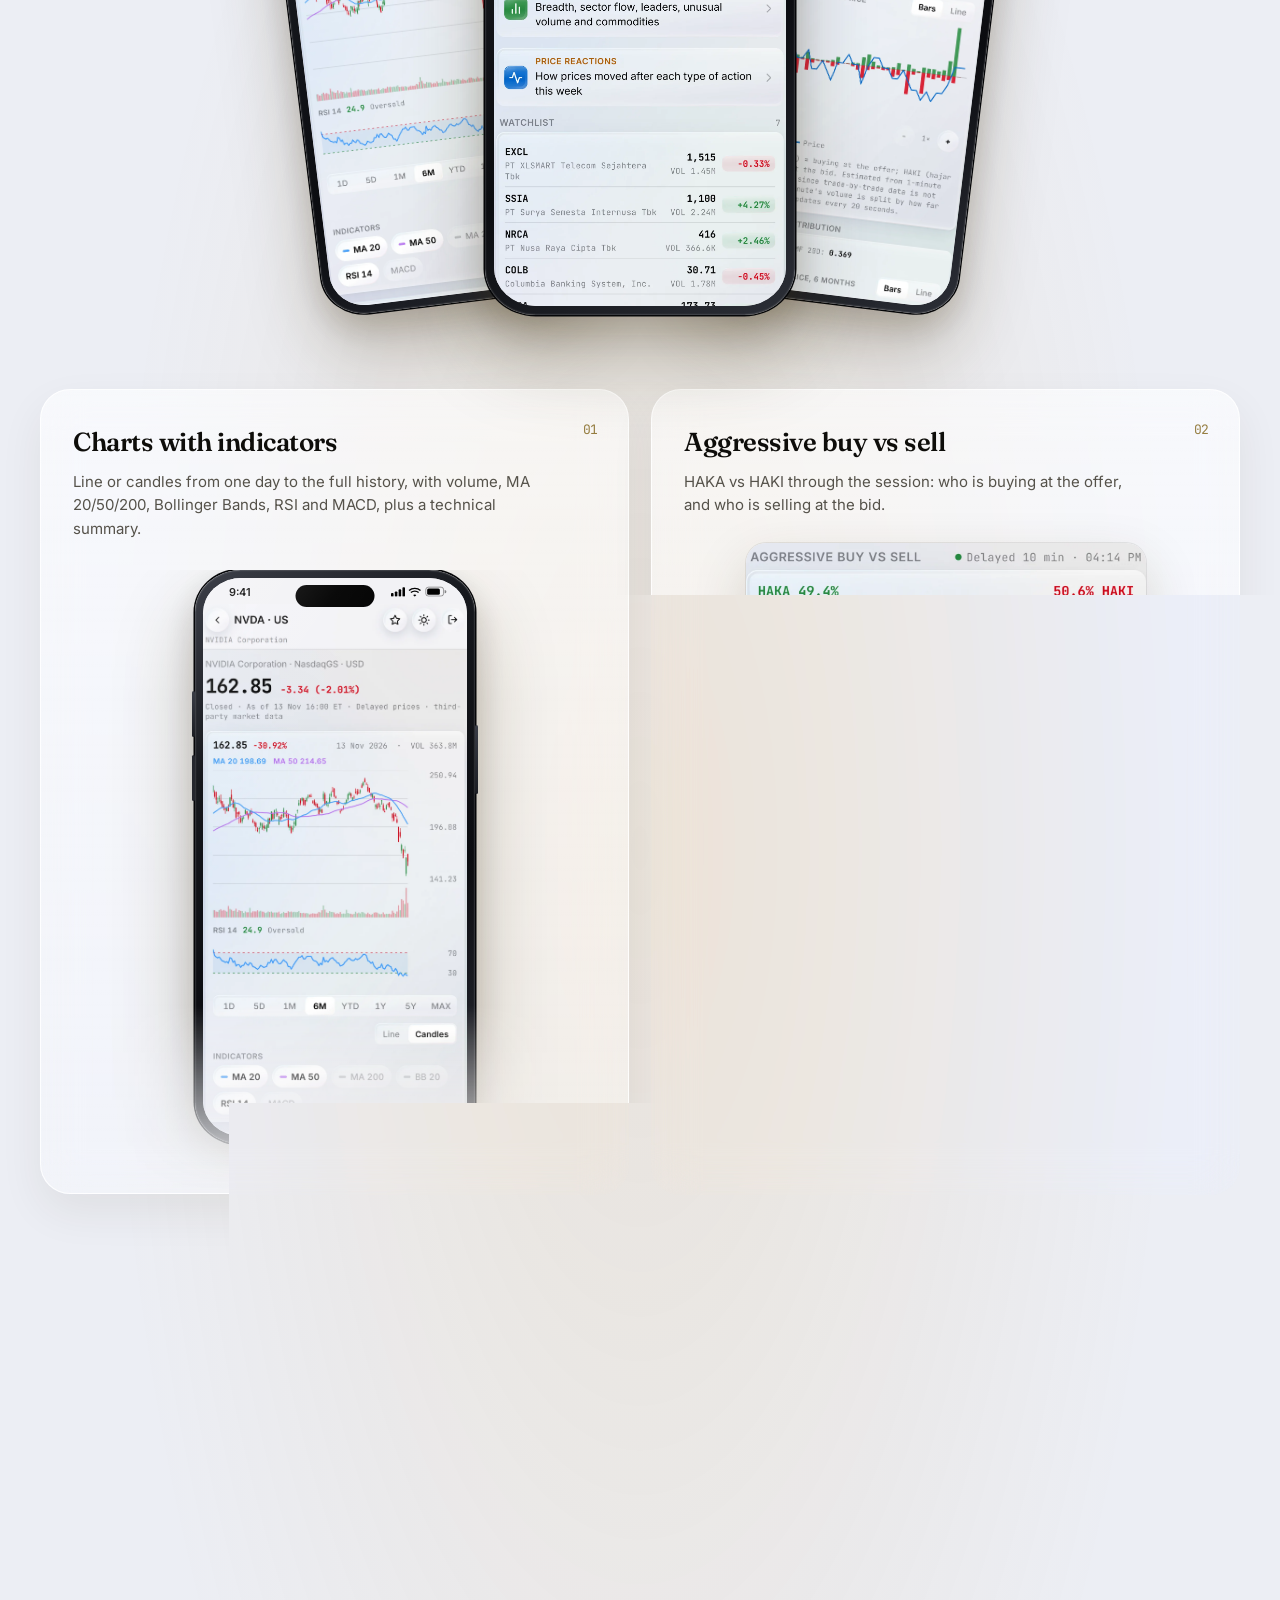
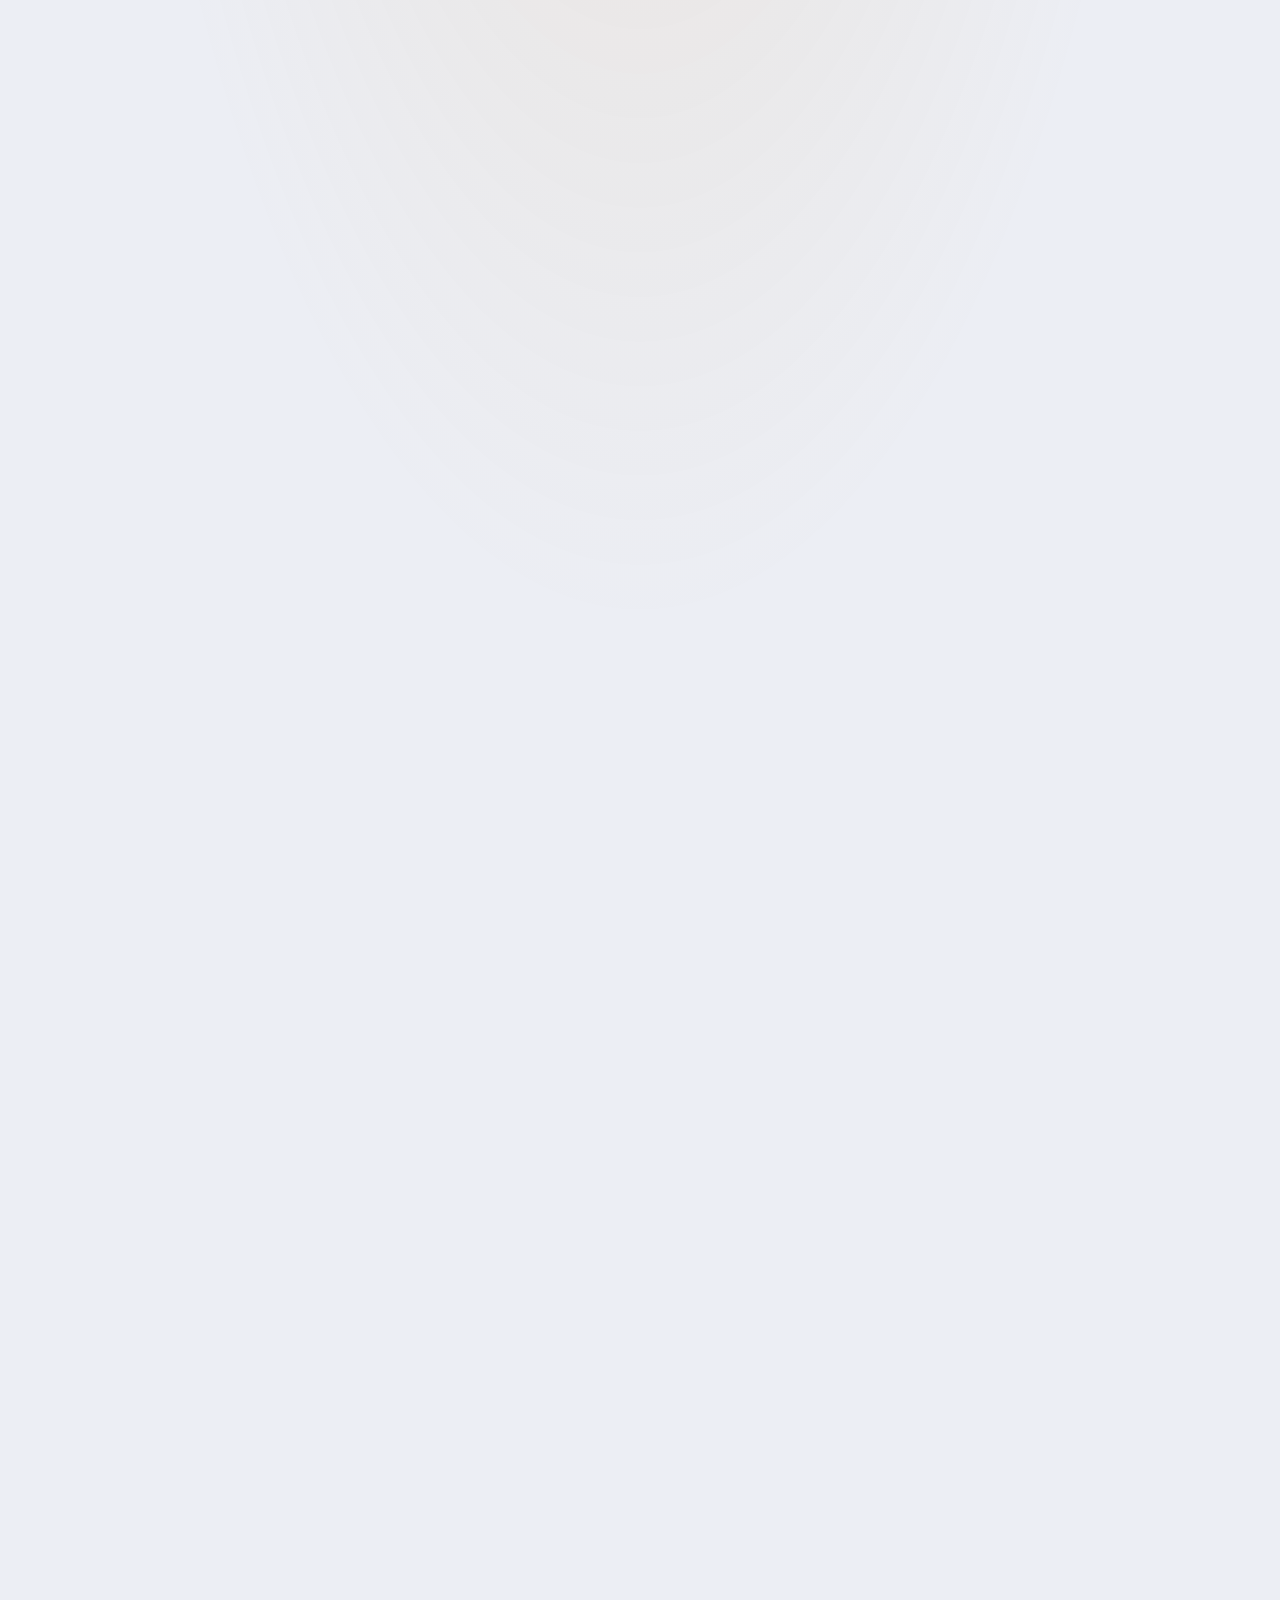
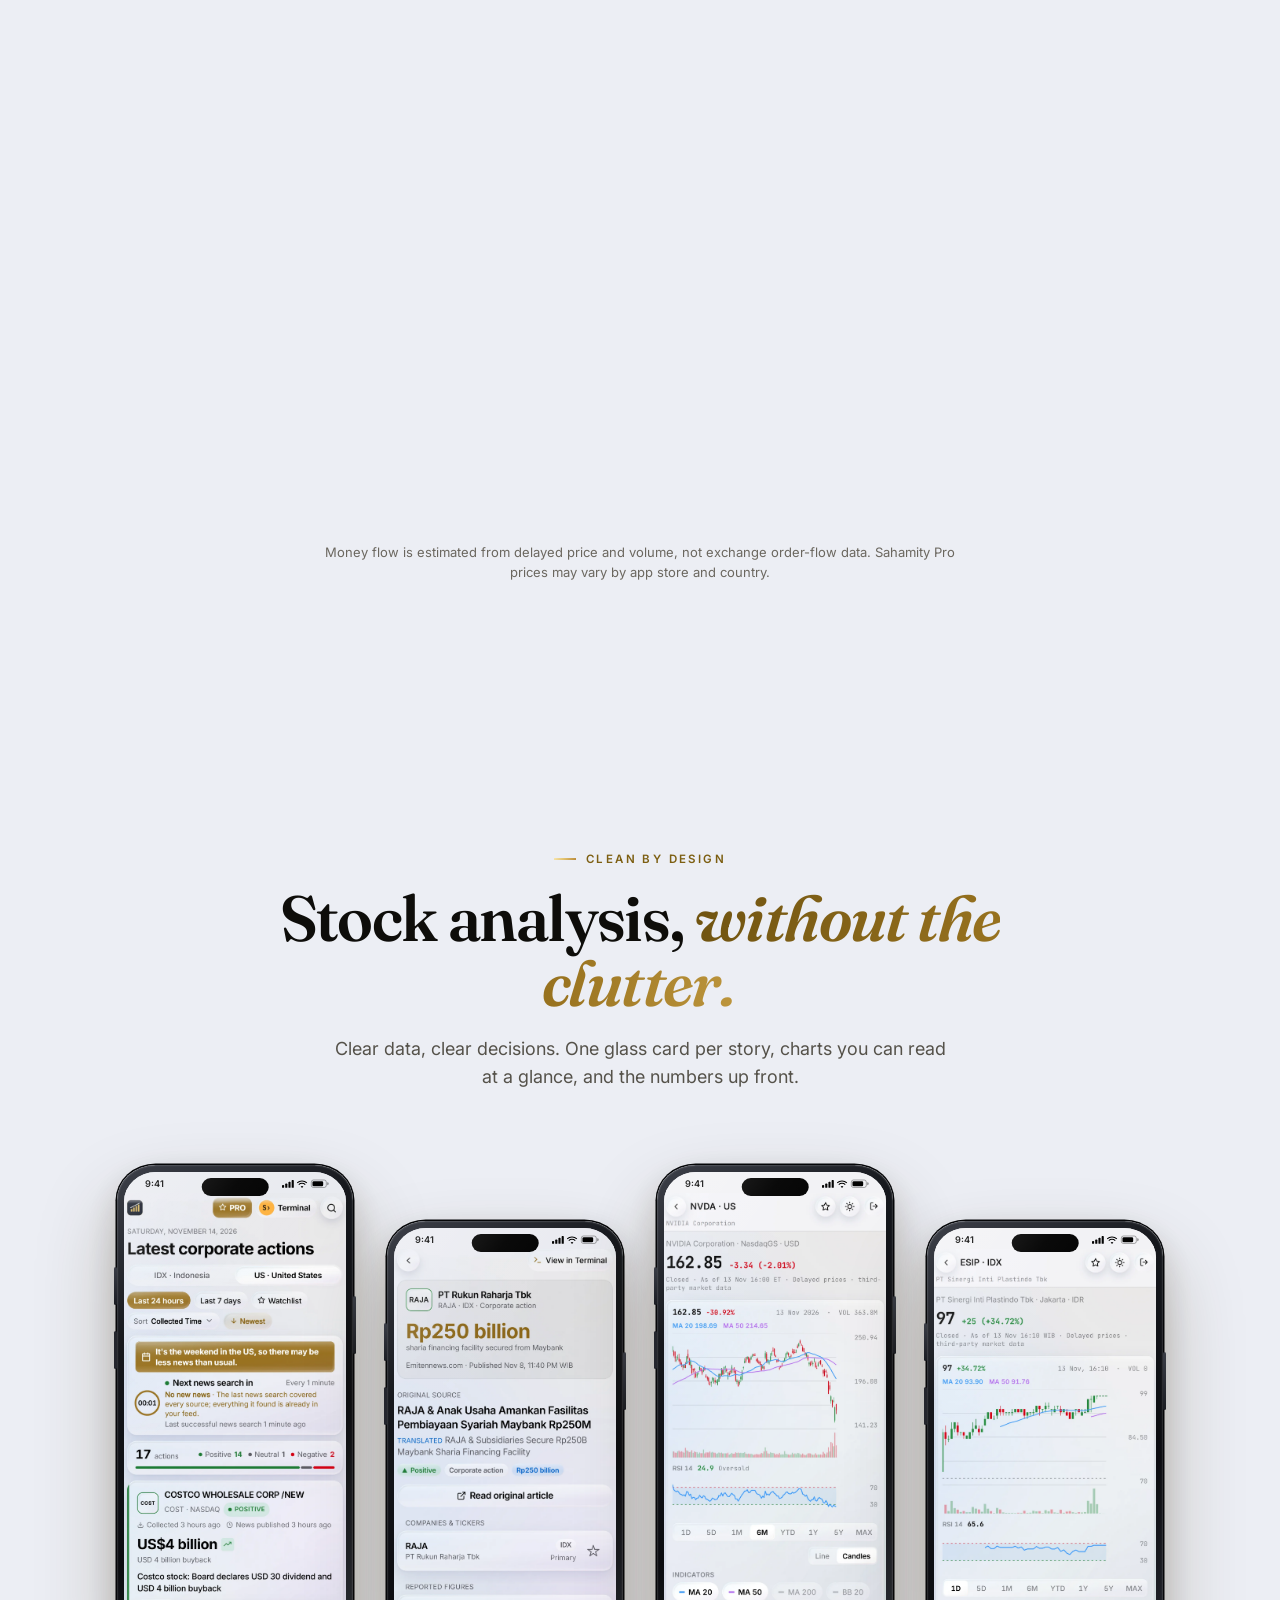
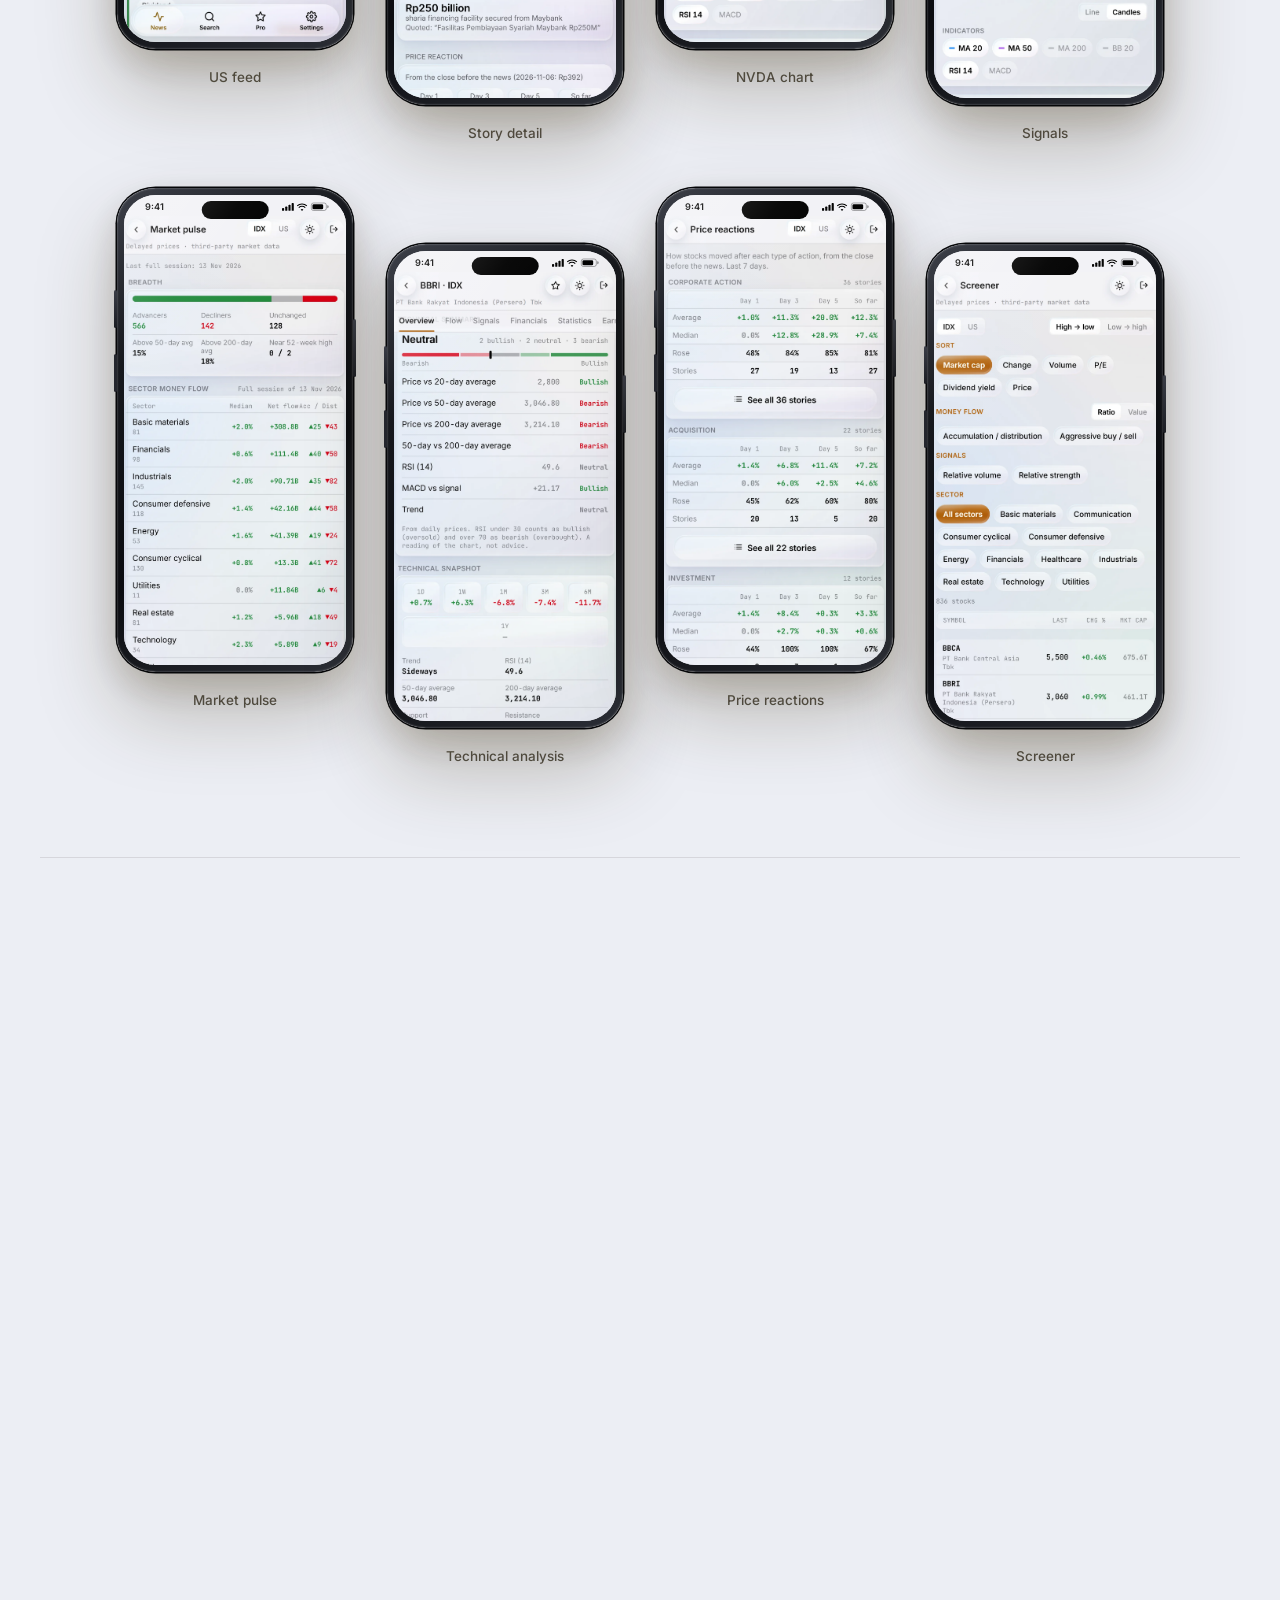
==== commit bd0d3200: "Website: light screenshots for every phone screen and card, v4 price scenarios card" ====
--- a/index.html
+++ b/index.html
@@ -1,5 +1,5 @@
 <!doctype html>
-<html lang="id" data-lang="id" data-shots="040f3229ff">
+<html lang="id" data-lang="id" data-shots="1c71bfae0c">
 <head>
   <meta charset="utf-8" />
   <meta name="viewport" content="width=device-width, initial-scale=1" />
@@ -51,7 +51,7 @@
   <link rel="preconnect" href="https://fonts.googleapis.com" />
   <link rel="preconnect" href="https://fonts.gstatic.com" crossorigin />
   <link href="https://fonts.googleapis.com/css2?family=Fraunces:ital,opsz,wght@0,9..144,600;1,9..144,600&family=Inter:wght@400;500;600;700&family=JetBrains+Mono:wght@500;600&display=swap" rel="stylesheet" />
-  <link rel="stylesheet" href="/styles.css?v=1168341304" />
+  <link rel="stylesheet" href="/styles.css?v=202b45cdd3" />
   <script src="/site.js?v=4dcd131e91" defer></script>
 </head>
 <body>
--- a/styles.css
+++ b/styles.css
@@ -310,7 +310,6 @@
 .tile.wide .comp { margin-top: 0; justify-self: end; width: 100%; }
 .tile.wide .fx { margin-top: 0; justify-content: flex-end; }
 .tile .comp.crop { aspect-ratio: 350 / 268; }
-html[data-lang='id'] .tile .comp.crop { aspect-ratio: 350 / 284; } /* Indonesian scenario labels wrap to two lines */
 .tile .comp.crop img { width: 100%; height: 100%; object-fit: cover; object-position: top; }
 .tile .big { font: 600 clamp(64px, 8vw, 110px)/0.95 var(--serif); letter-spacing: -3px; margin: 30px 0 12px; }
 .tile .big.duo { display: flex; align-items: baseline; gap: 14px; }
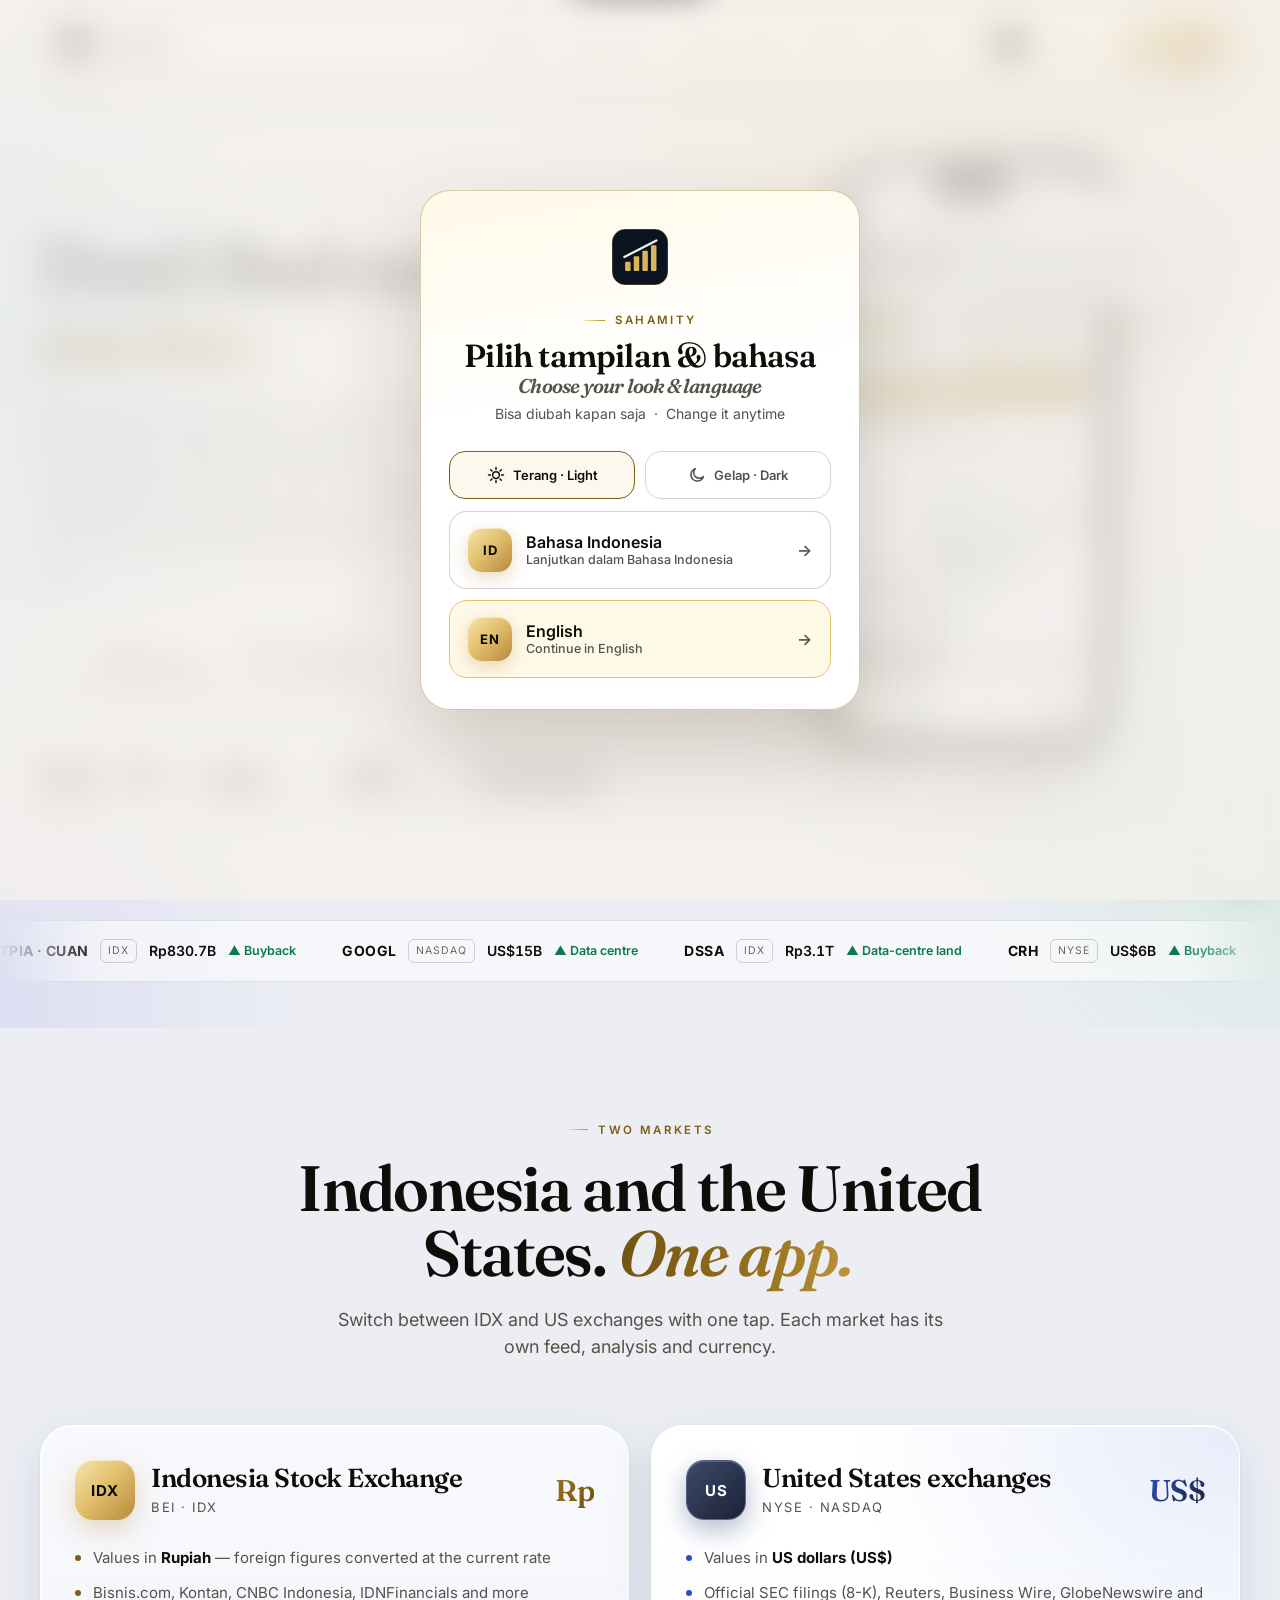
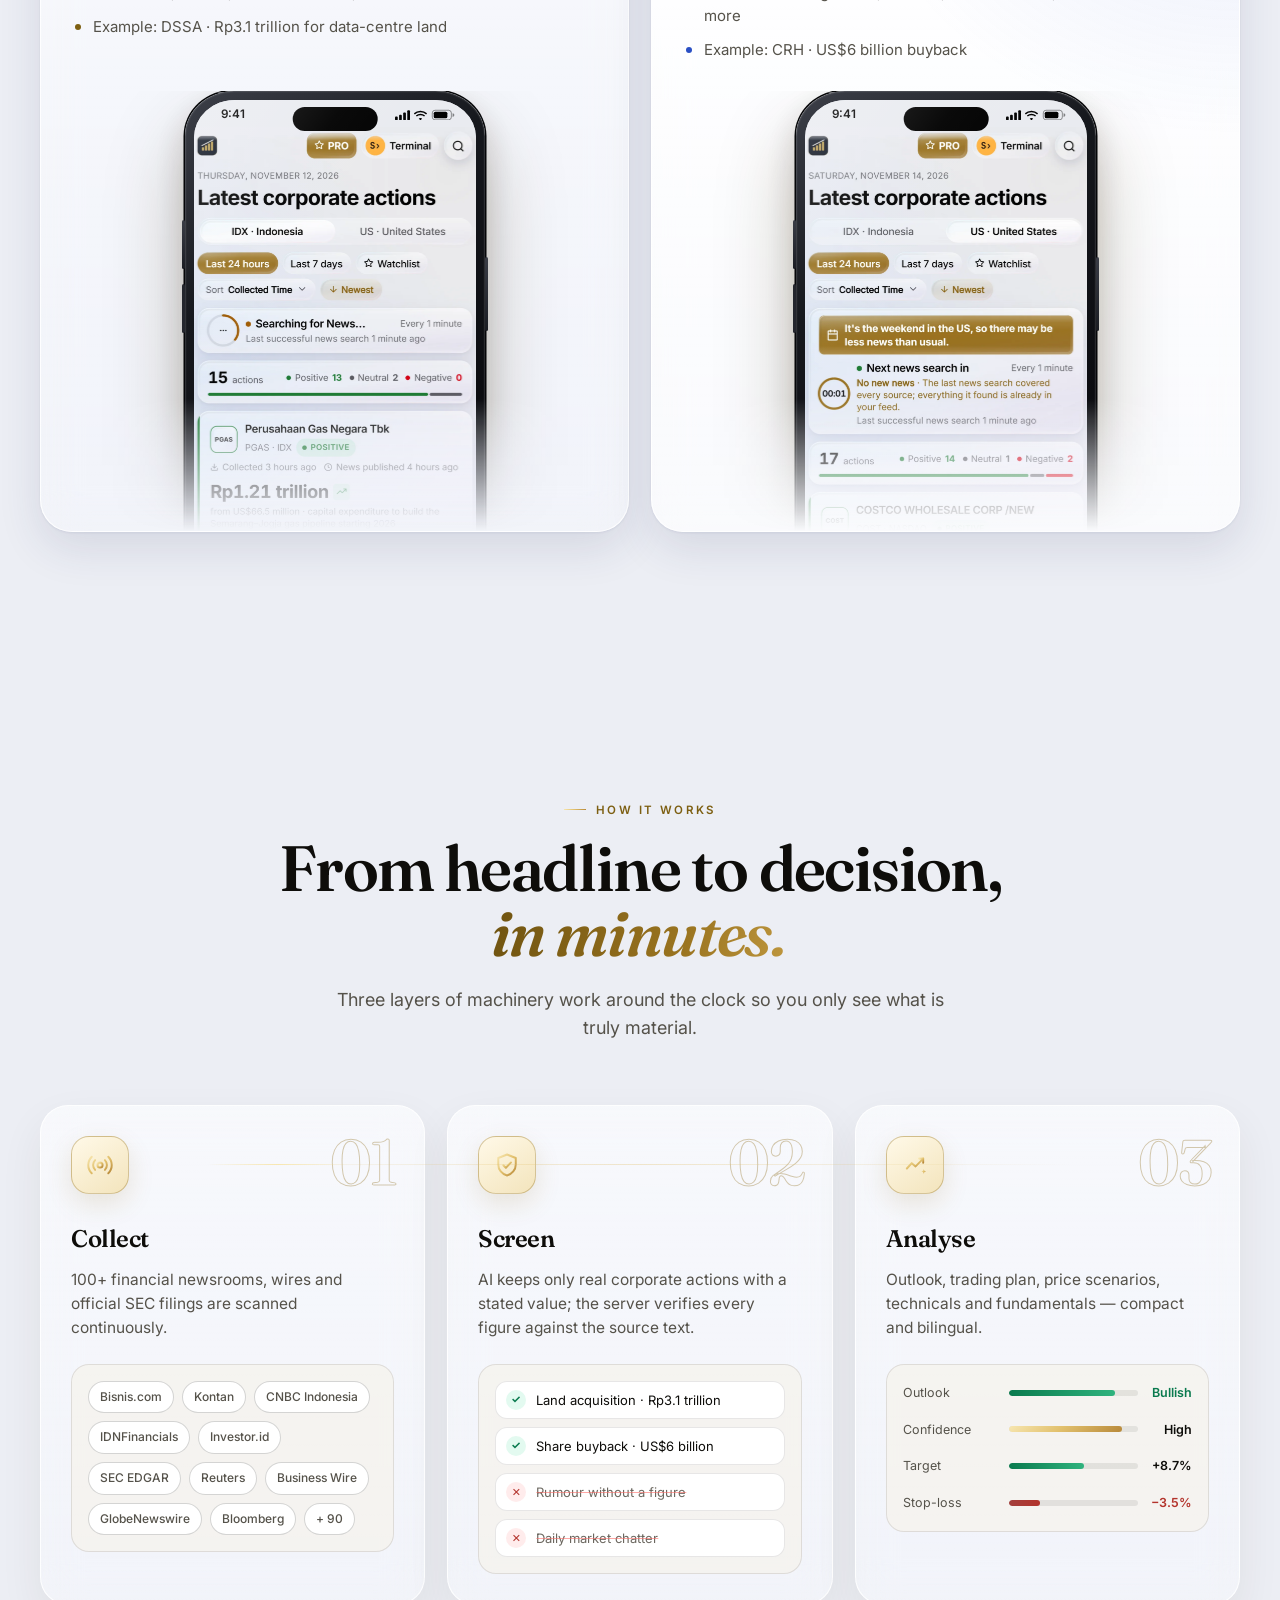
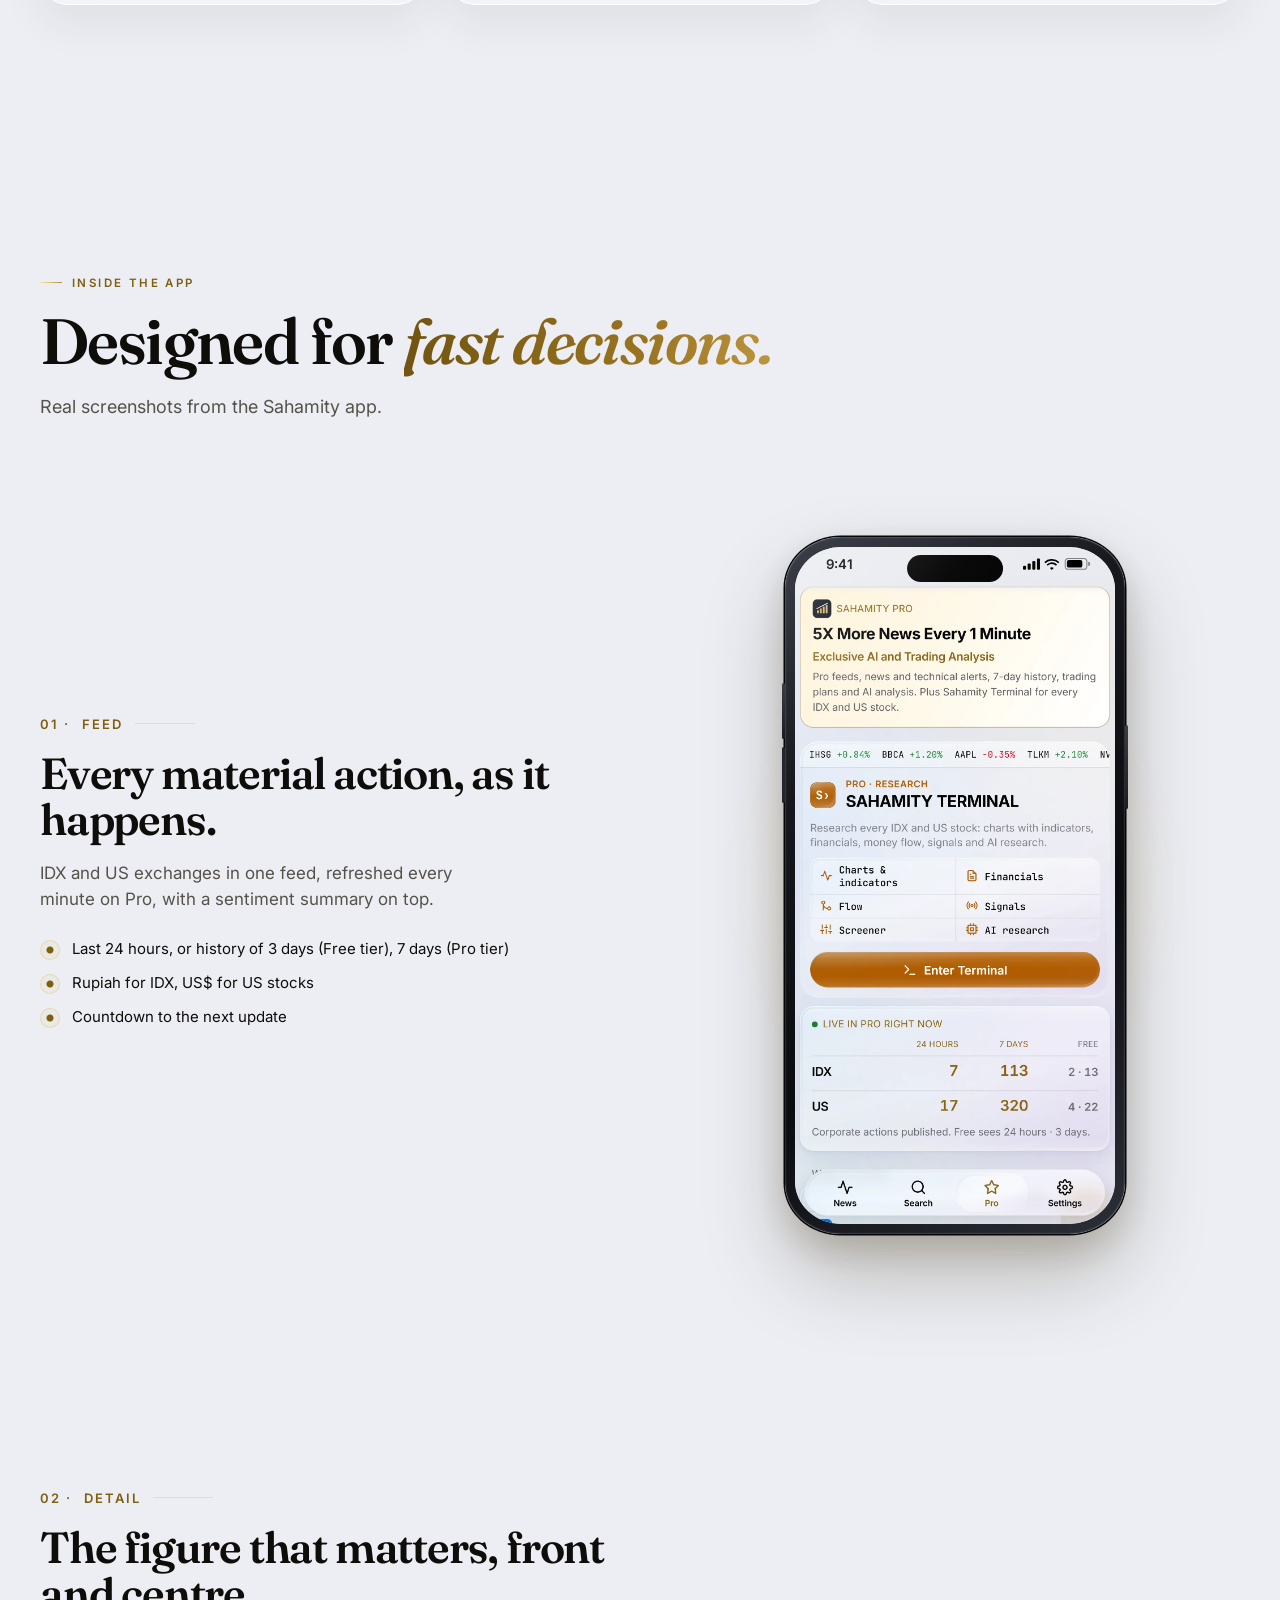
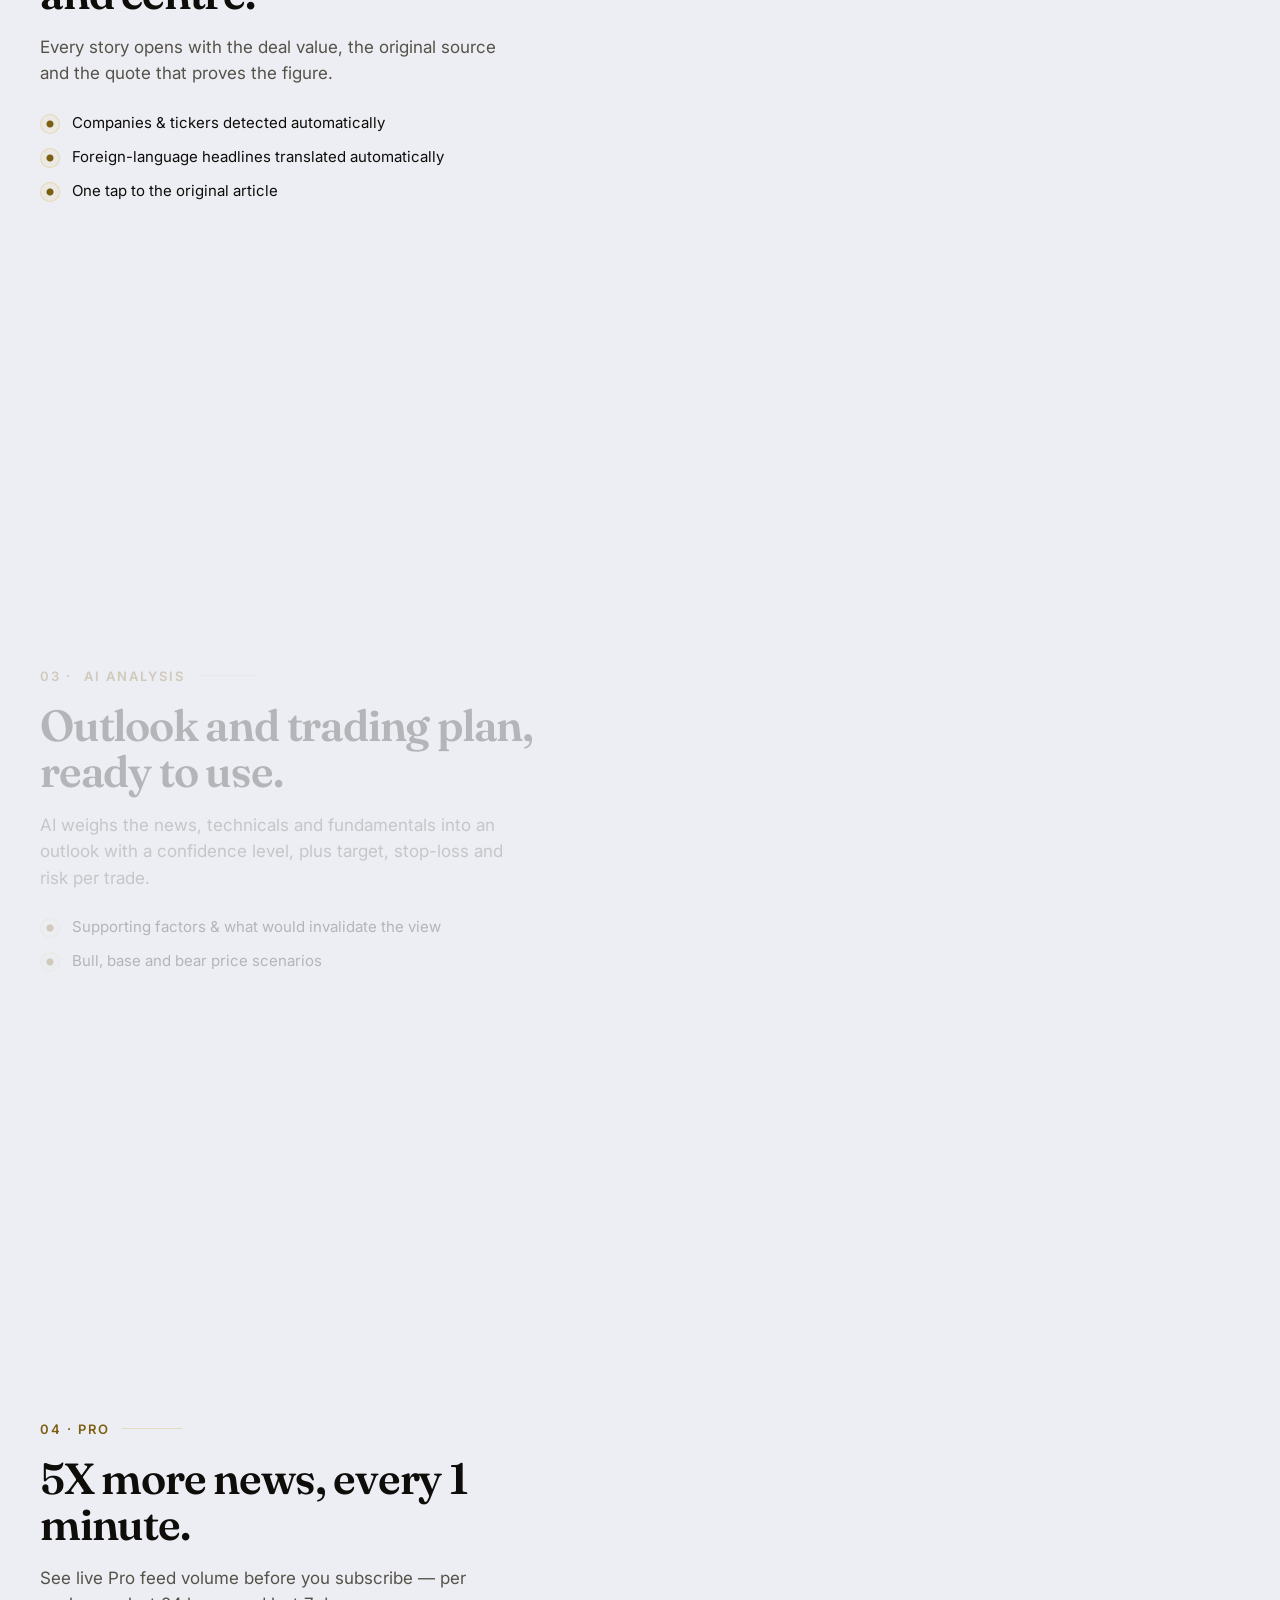
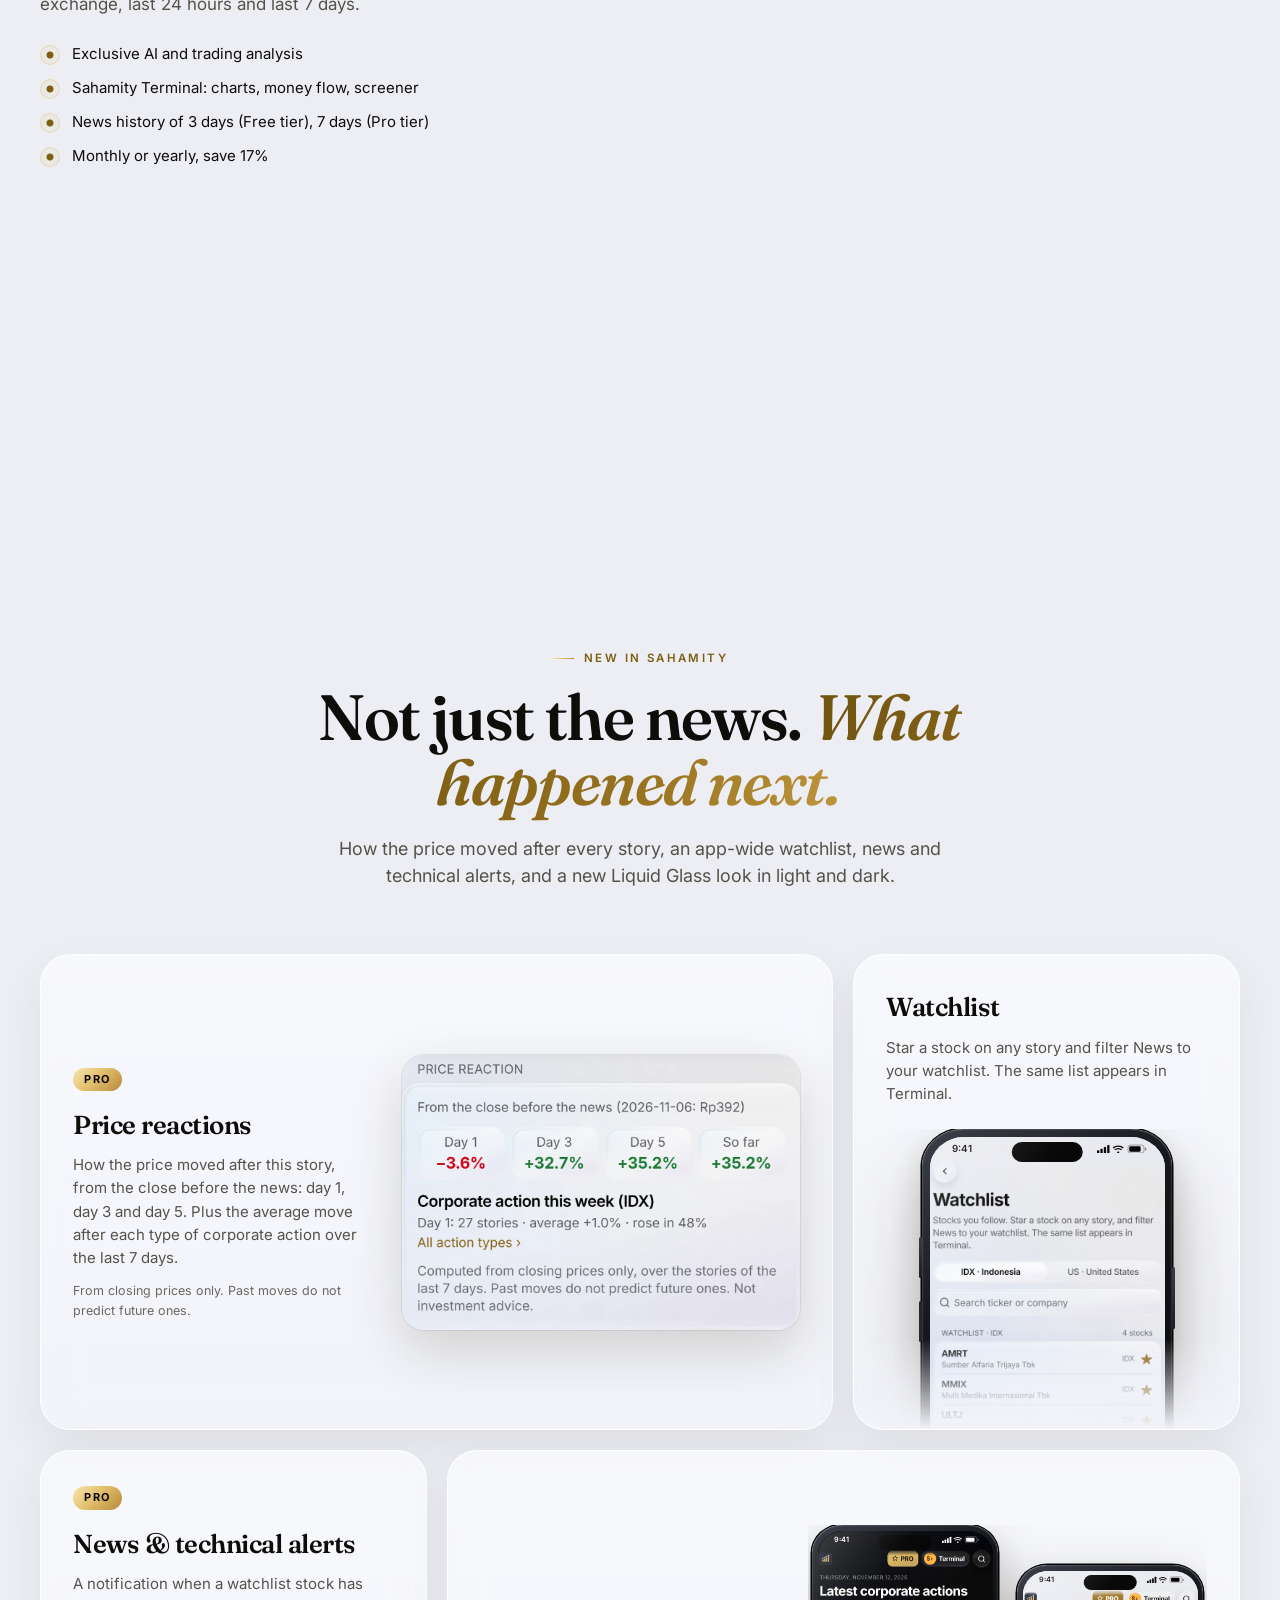
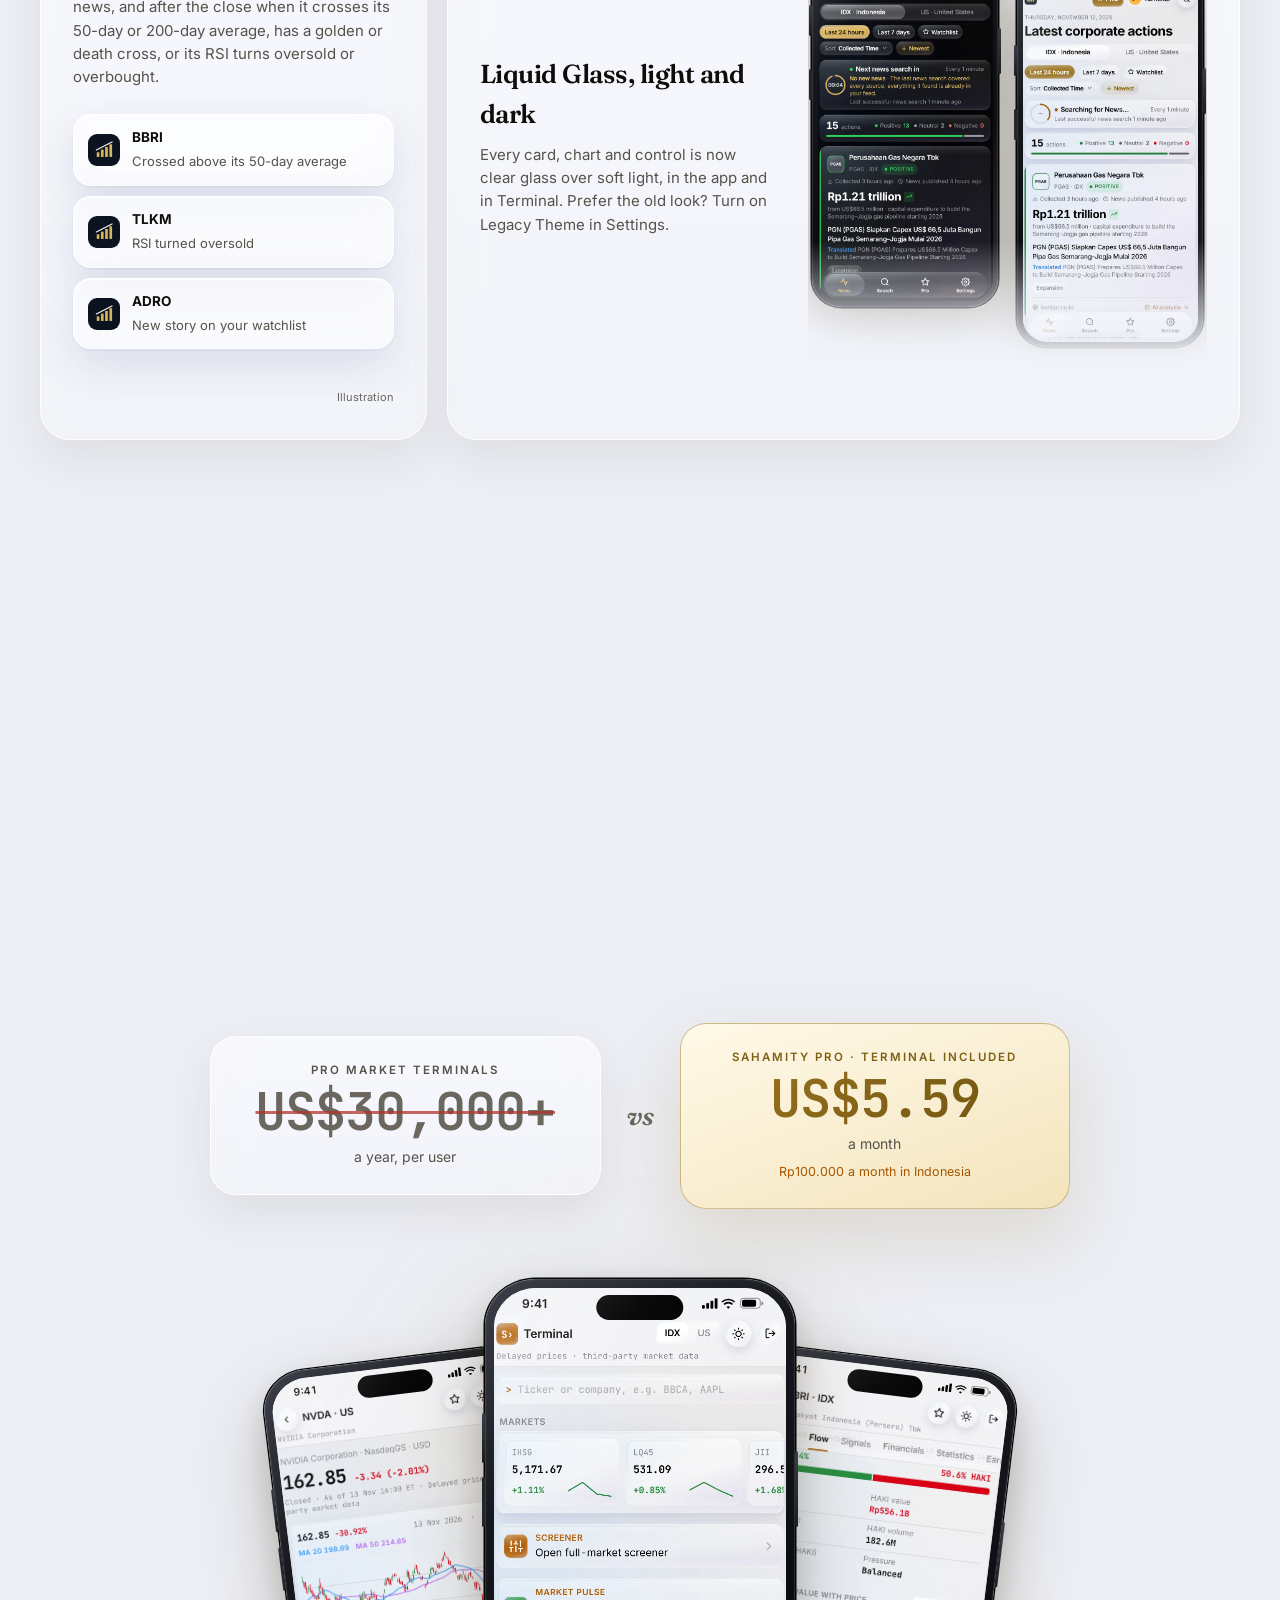
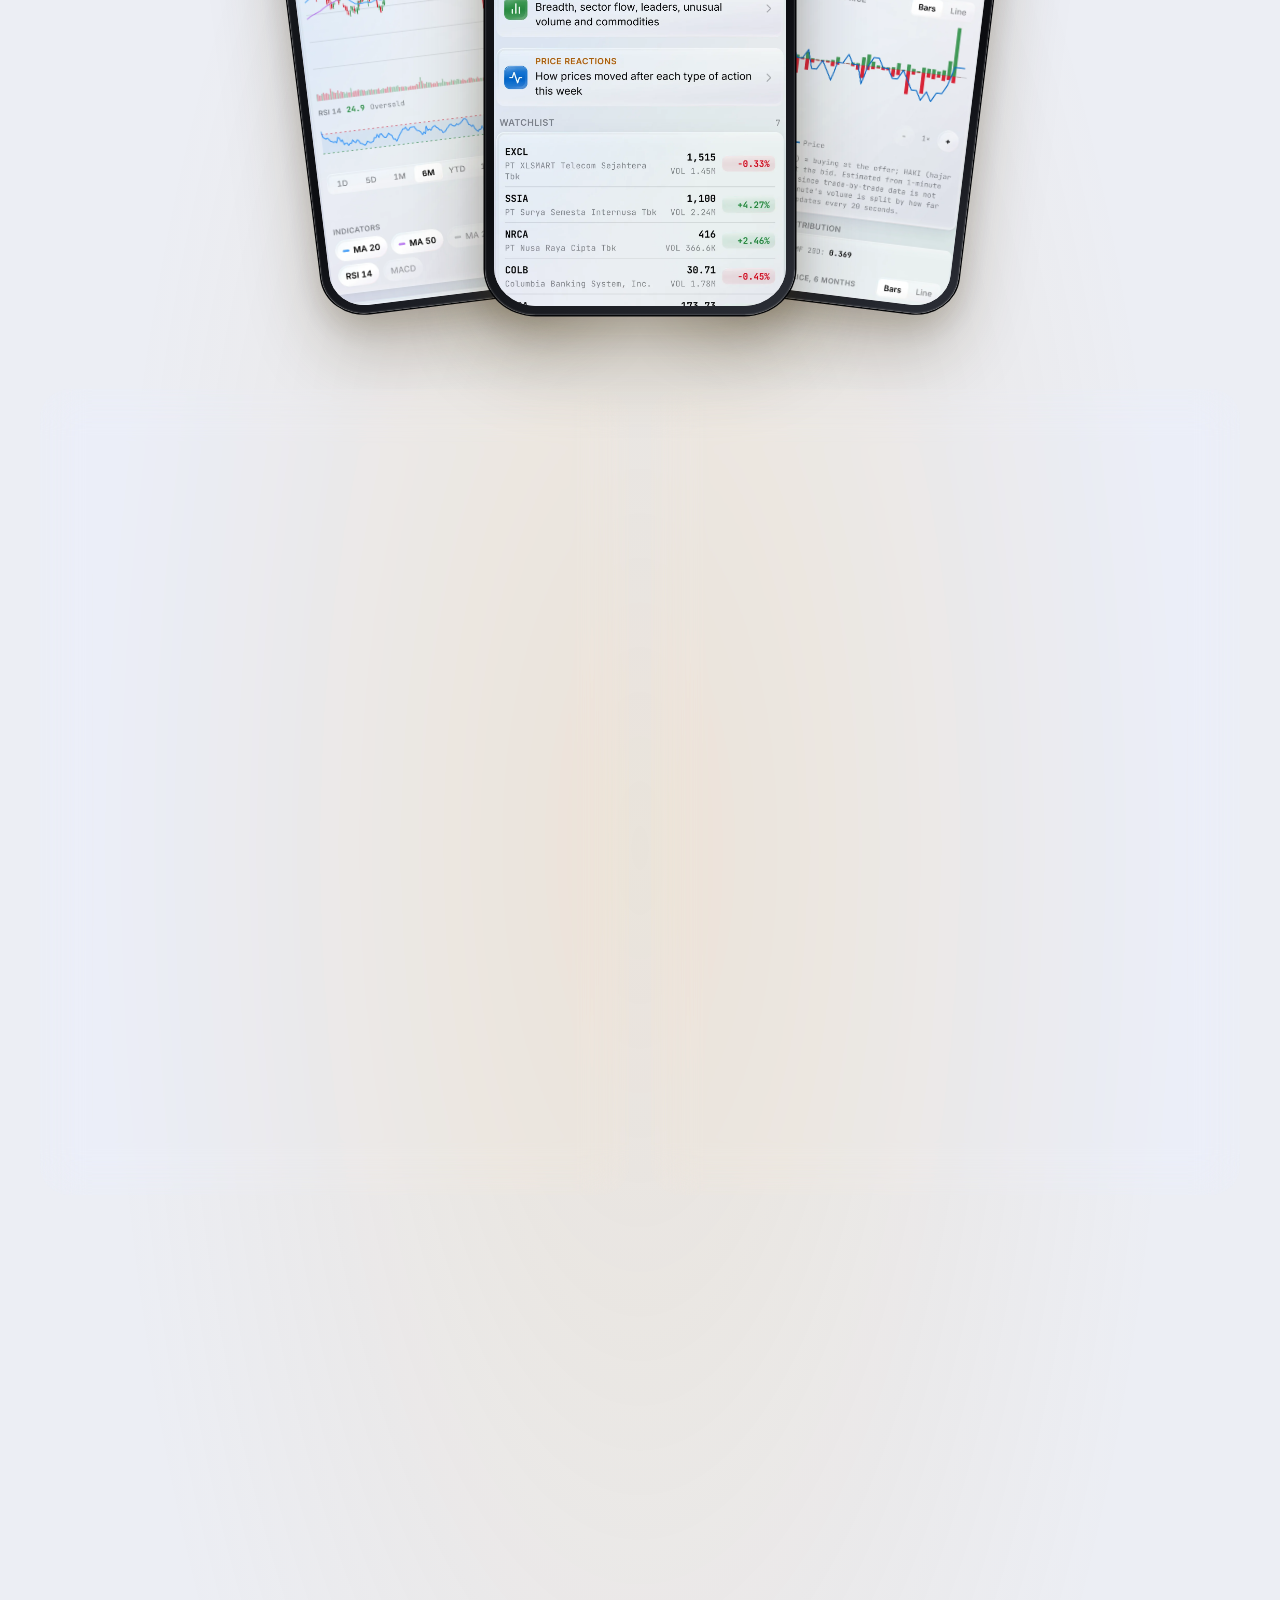
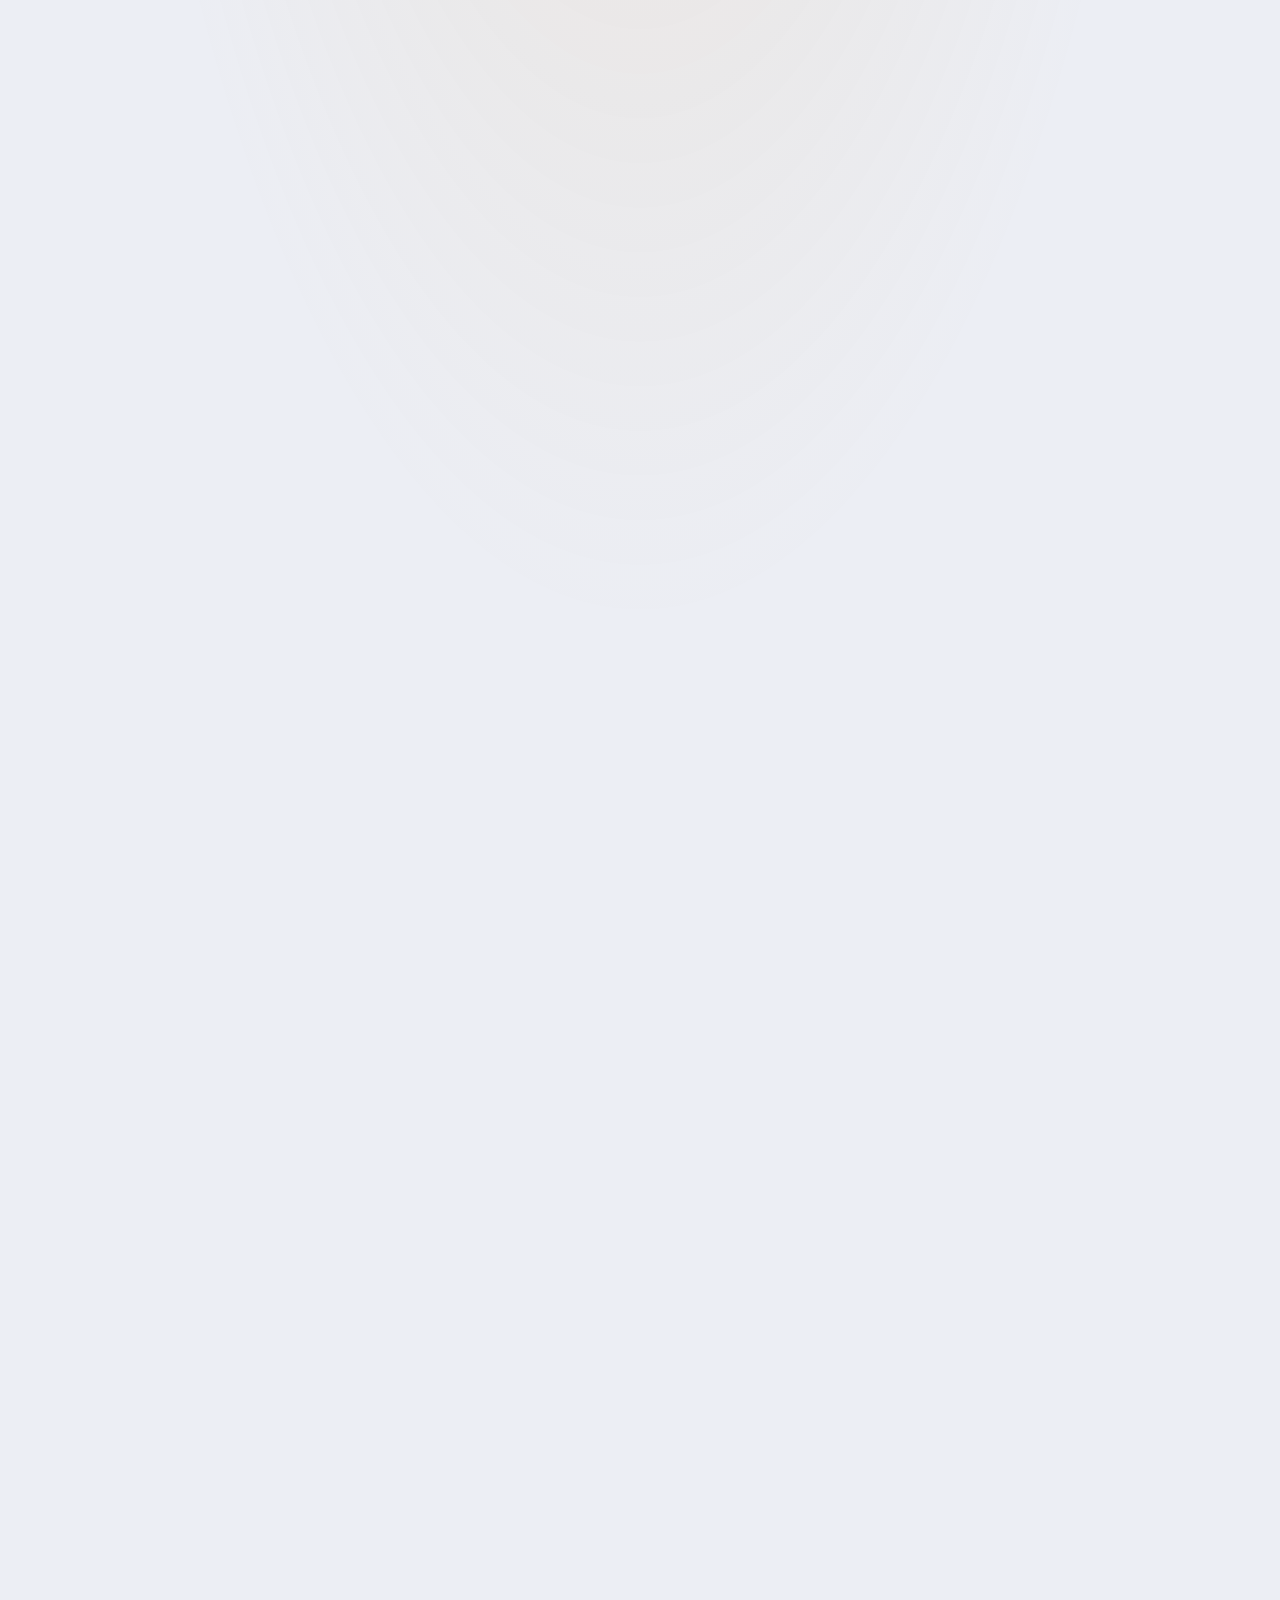
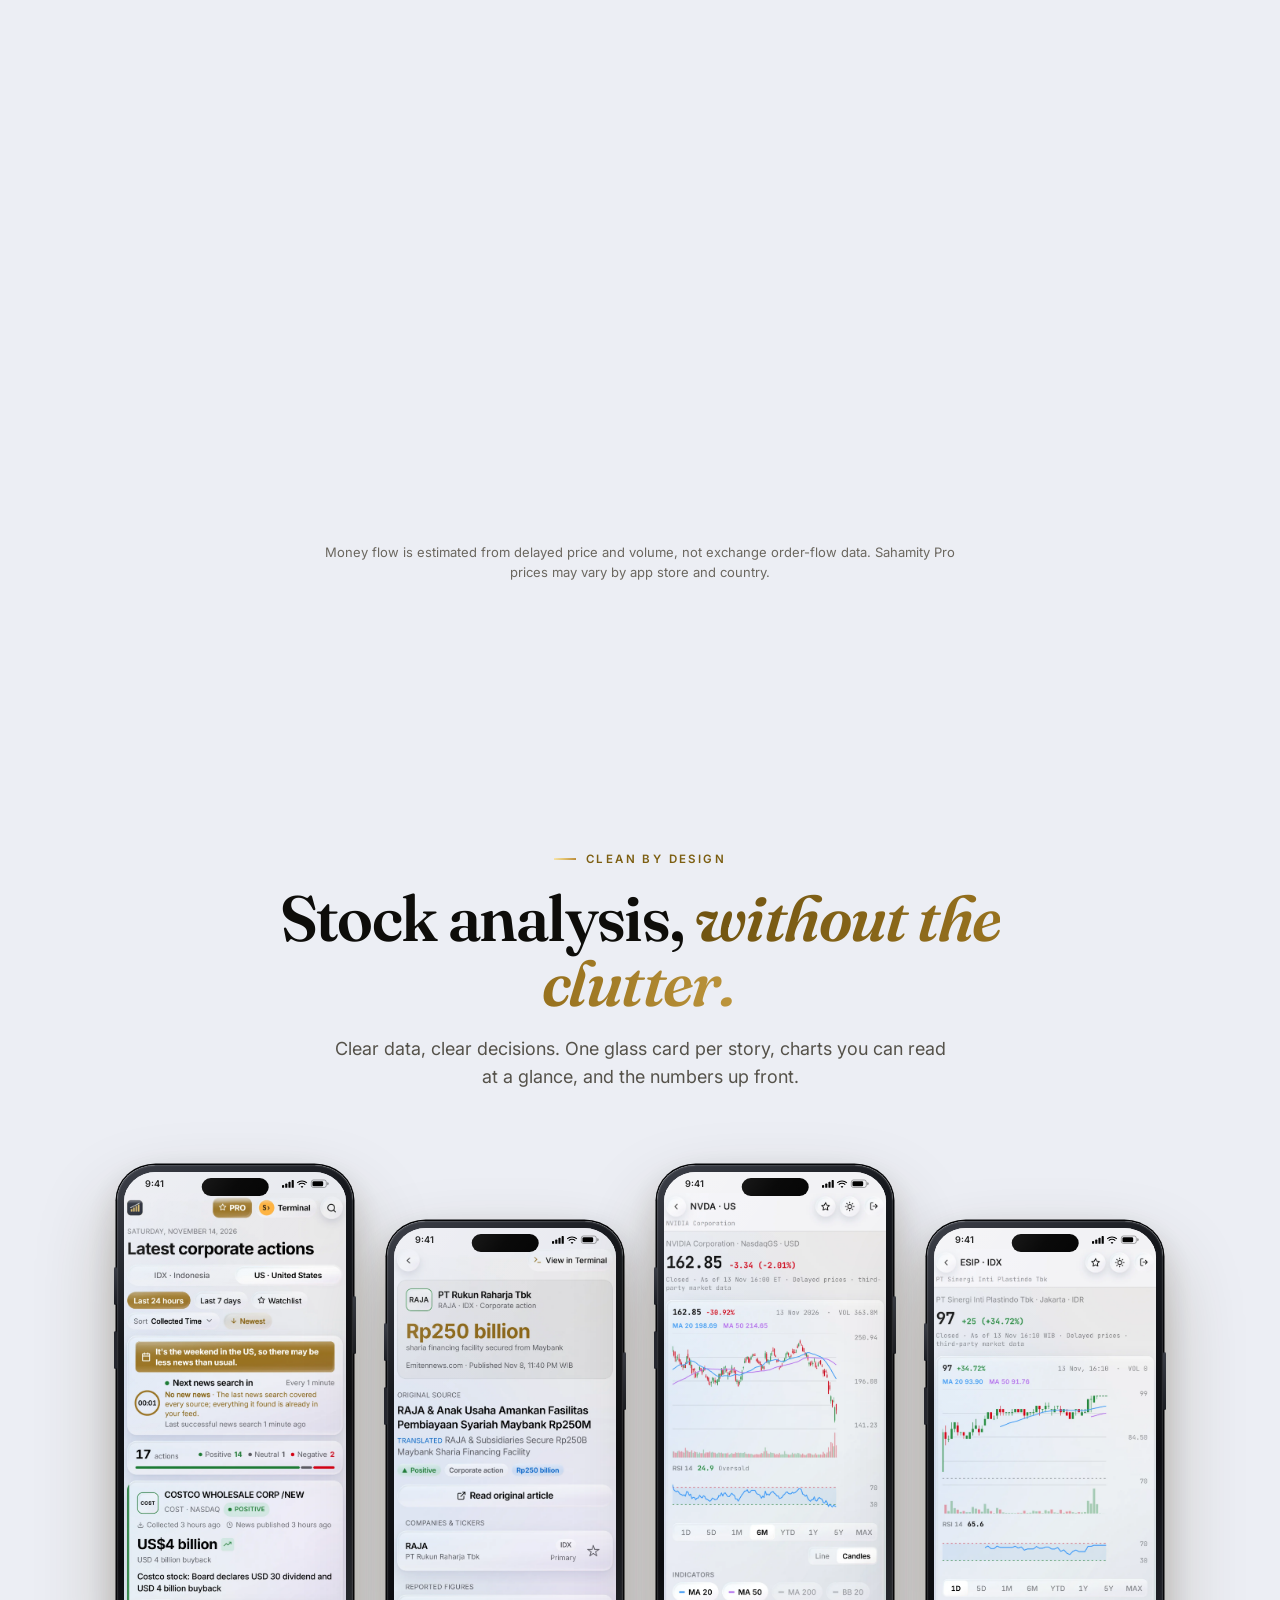
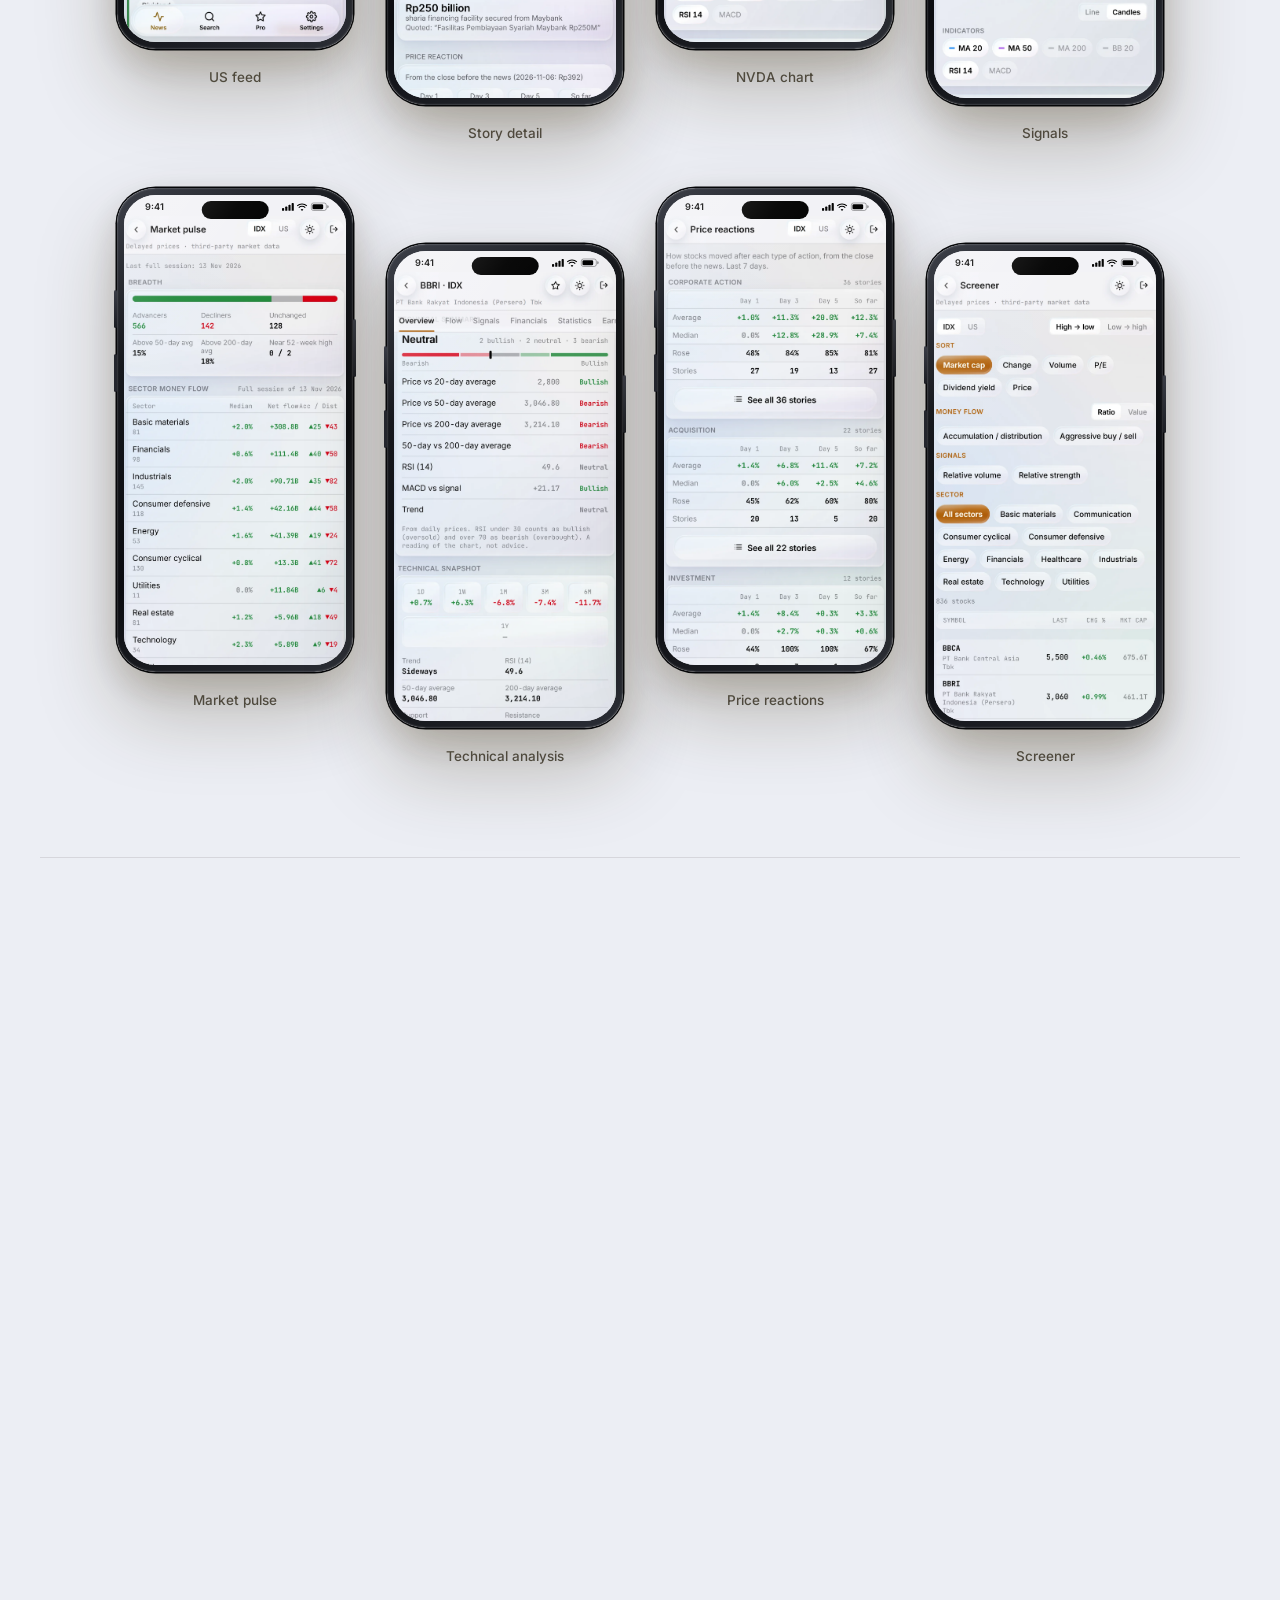
==== commit 9f0b80c0: "Website: install line says device, Android and iOS" ====
--- a/index.html
+++ b/index.html
@@ -617,7 +617,7 @@
       <div class="wrap reveal">
         <svg class="mark" aria-hidden="true"><use href="#mark"/></svg>
         <h2><span lang="id">Jangan lewatkan<br /><span class="grad">aksi berikutnya.</span></span><span lang="en">Don't miss<br /><span class="grad">the next move.</span></span></h2>
-        <p><span lang="id">Pasang Sahamity di ponsel Anda — Android dan iPhone.</span><span lang="en">Install Sahamity on your phone — Android and iPhone.</span></p>
+        <p><span lang="id">Pasang Sahamity di perangkat Anda — Android dan iOS</span><span lang="en">Install Sahamity on your device — Android and iOS</span></p>
         <div class="cta"><a class="store primary" href="#" data-store="play" aria-label="Google Play">
               <svg width="26" height="26" viewBox="0 0 24 24" aria-hidden="true"><path fill="#34A853" d="M3.6 1.8 13.8 12 3.6 22.2c-.4-.2-.6-.6-.6-1.1V2.9c0-.5.2-.9.6-1.1Z"/><path fill="#FBBC04" d="m18.5 9.5 3 1.7c.8.5.8 1.6 0 2.1l-3 1.7-2.6-2.7 2.6-2.8Z"/><path fill="#EA4335" d="m14.9 13.1 2.4 2.4-11 6.3 8.6-8.7Z"/><path fill="#4285F4" d="m6.3 2.2 11 6.3-2.4 2.4-8.6-8.7Z"/></svg>
               <span><small><span lang="id">Pasang di</span><span lang="en">Get it on</span></small>Google Play</span>
